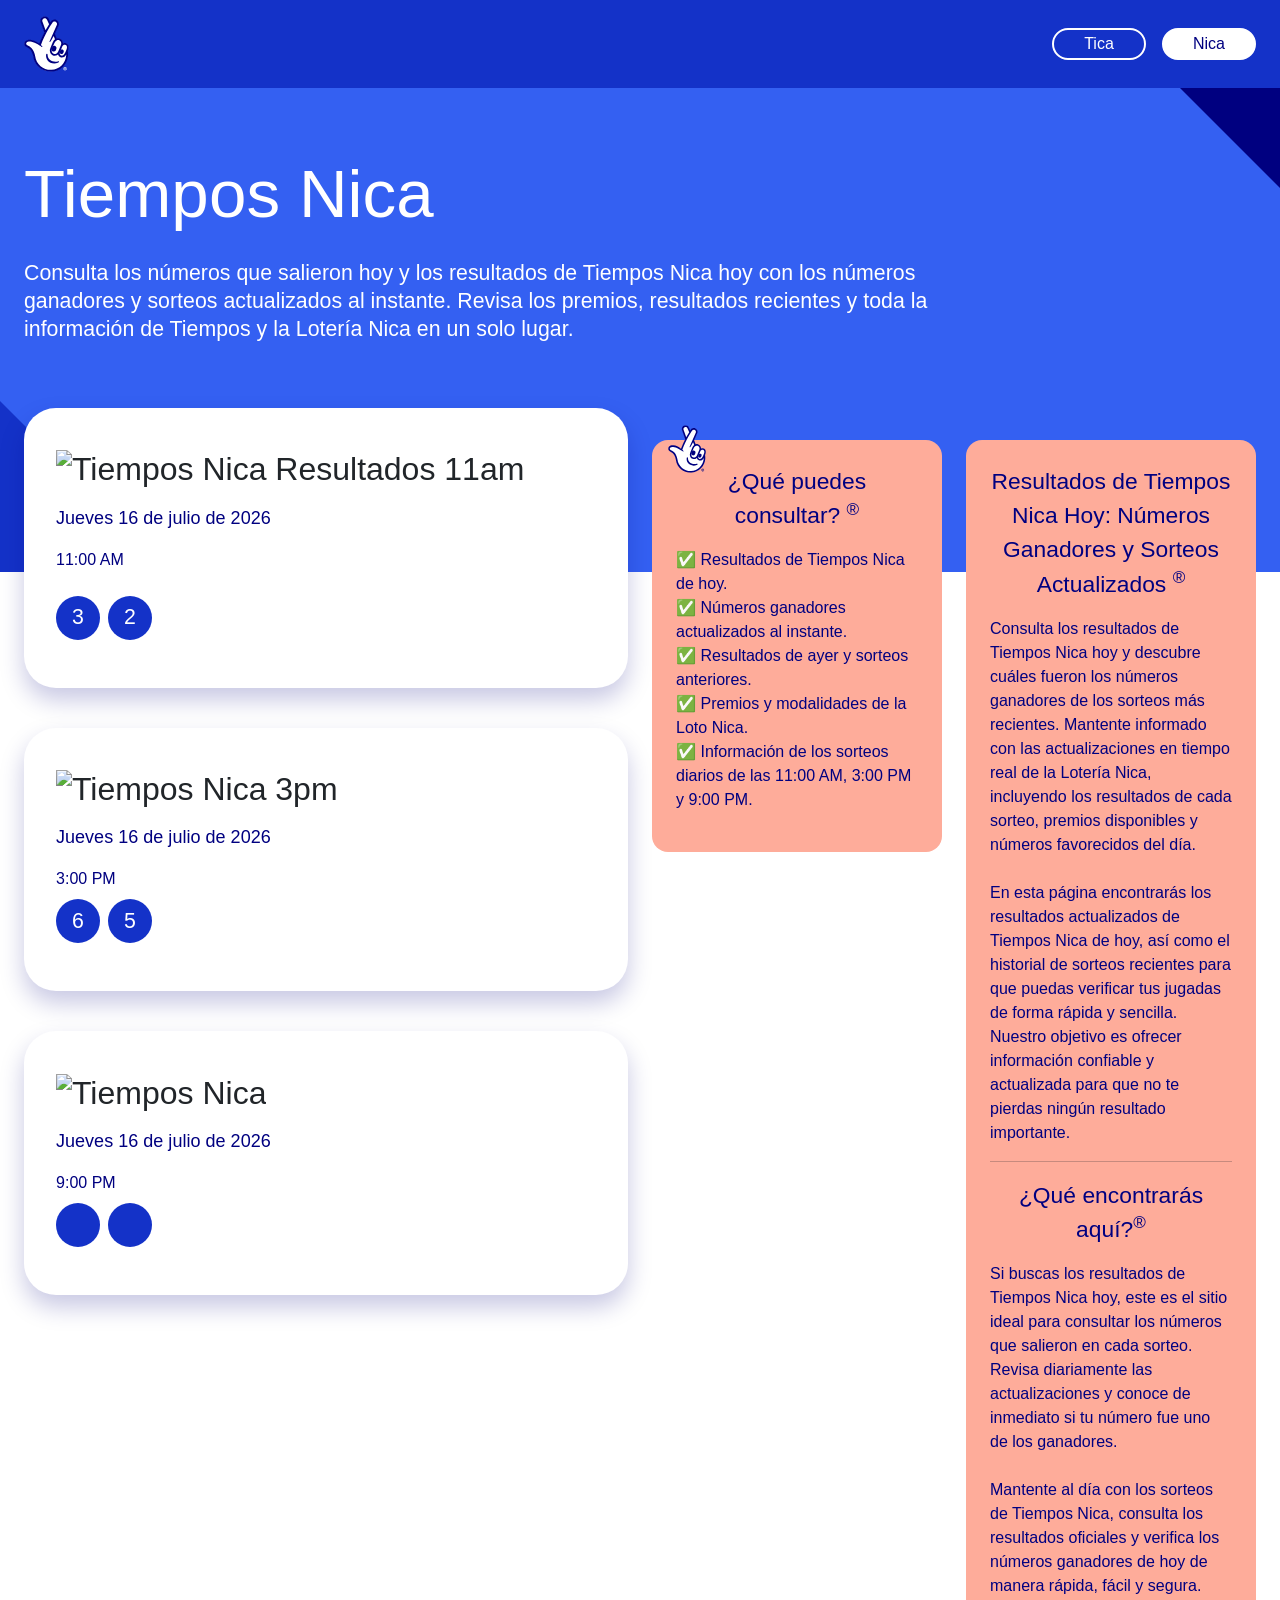
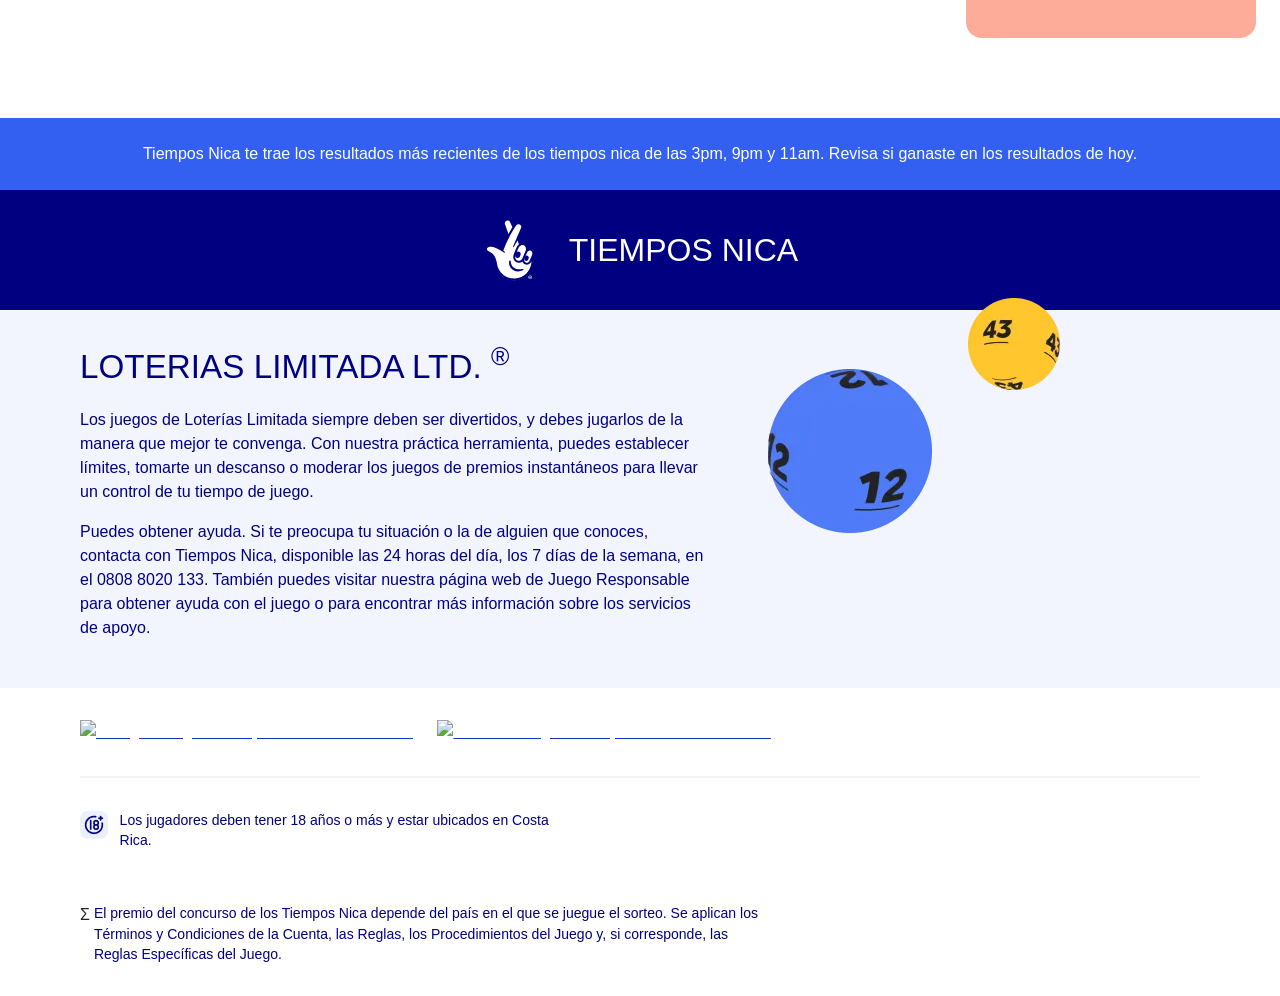
==== index.html @ 4c7aaca3 "s" ====
<!DOCTYPE html>

<html lang="es" data-scroll-behavior="smooth">
<head>
    <meta http-equiv="Content-Type" content="text/html; charset=UTF-8">
    <meta name="viewport" content="width=device-width, initial-scale=1">
    <link rel="stylesheet" href="./index_files/b91331ca4cf0645f.css" data-precedence="next">
    <link rel="stylesheet" href="./index_files/c80facf94a48b3ea.css?v2" data-precedence="next">
    <link rel="stylesheet" href="./index_files/f60a9f357fb2c5e1.css" data-precedence="next">
    <link rel="stylesheet" href="./index_files/9b5e4468d14d5521.css" data-precedence="next">
    <link rel="stylesheet" href="./index_files/c8c518d7dde4d8b0.css" data-precedence="next">
    <link rel="stylesheet" href="./index_files/937b028fa9c31953.css" data-precedence="next">
    <link rel="stylesheet" href="./index_files/4272a26896e63f54.css" data-precedence="next">
    <link rel="stylesheet" href="./index_files/40948e097351387e.css" data-precedence="next">
    <link rel="stylesheet" href="./index_files/02d231646bdfc0f1.css" data-precedence="next">
    <link rel="stylesheet" href="./index_files/193616021d55c26c.css" data-precedence="next">
    <link rel="stylesheet" href="./index_files/88dc583712f9b61b.css" data-precedence="next">
    <link rel="stylesheet" href="./index_files/300d62b565ecec5e.css" data-precedence="next">
    <link rel="stylesheet" href="./index_files/9133da2614f5535d.css" data-precedence="next">
    <link rel="stylesheet" href="./index_files/2f3282a931a7475a.css" data-precedence="next">
    <link rel="stylesheet" href="./index_files/ac7d17619cada562.css" data-precedence="next">
    <link rel="stylesheet" href="./index_files/0a703bcd1835ee09.css" data-precedence="next">
    <link rel="stylesheet" href="./index_files/8fef4df285d42740.css" data-precedence="next">
    <link rel="stylesheet" href="./index_files/850e0b289248e251.css" data-precedence="next">
    <link rel="stylesheet" href="./index_files/7321ca922b3848a6.css" data-precedence="next">
    <link rel="stylesheet" href="./index_files/1e515f8f910b0771.css" data-precedence="next">
    <link rel="stylesheet" href="./index_files/5352b1b0f7ed71b0.css" data-precedence="next">
    <link rel="stylesheet" href="./index_files/c5ed8605e4076c84.css" data-precedence="next">
    <link rel="stylesheet" href="./index_files/15226945d158ae3d.css" data-precedence="next">
    <link rel="stylesheet" href="./index_files/77a03cfeb81c19ca.css" data-precedence="next">
    <link rel="stylesheet" href="./index_files/85710d4b457e69ac.css" data-precedence="next">
    <link rel="stylesheet" href="./index_files/637674d7630ab013.css" data-precedence="next">
    <link rel="stylesheet" href="./index_files/31511e2725c6962b.css" data-precedence="next">
    <link rel="stylesheet" href="./index_files/b39f042e0f884bc2.css" data-precedence="next">
    <link rel="stylesheet" href="./index_files/ea9350707ae0efef.css" data-precedence="next">
    <link rel="stylesheet" href="./index_files/63602160ccd2aa16.css" data-precedence="next">
    <link rel="stylesheet" href="./index_files/333f17402184adb2.css" data-precedence="next">
    <link rel="stylesheet" href="./index_files/55c89e424d4853f4.css" data-precedence="next">
    <link rel="stylesheet" href="./index_files/3484f2c9f45122ac.css" data-precedence="next">
    <link rel="stylesheet" href="./index_files/086278ffa2a8816a.css" data-precedence="next">
    <link rel="stylesheet" href="./index_files/0440f9f824f67350.css" data-precedence="next">
    <link rel="stylesheet" href="./index_files/4575ee858dab343c.css" data-precedence="next">

    <link rel="icon" href="https://www.tiemponica.com/index_files/img/logo-icon.svg" type="image/png"/>

    <link rel="preload" as="script" fetchpriority="low" href="./index_files/webpack-ab505ee9754d03d5.js.descarga">


    <script type="text/javascript" src="./index_files/scenario" async=""></script>
    <script type="text/javascript" src="./index_files/scenario(1)" async=""></script>
    <script type="text/javascript" src="./index_files/scenario(2)" async=""></script>
    <script type="text/javascript" async="" src="./index_files/identify_b8133453.js.descarga"></script>
    <script type="text/javascript" async="" src="./index_files/main.MTIwMGUyODI1MQ.js.descarga" data-id="CL955OBC77U8QAN7R7GG"></script>
    <script async="true" src="./index_files/34e1b2c9-f28b-4674-ab25-38c808daad41.js.descarga" crossorigin="anonymous"></script>
    <script type="text/javascript" src="./index_files/intercept-survey.js.descarga" async=""></script>
    <script src="./index_files/rules-p-1br0zzn8p-Nfg.js.descarga" async=""></script>
    <script type="text/javascript" async="" src="./index_files/up_loader.3.0.0.js.descarga"></script>
    <script type="text/javascript" async="" src="./index_files/uwt.js.descarga"></script>
    <script type="text/javascript" async="" src="./index_files/scevent.min.js.descarga"></script>
    <script src="./index_files/1011893066778818" async=""></script>
    <script type="text/javascript" async="" src="./index_files/fbevents.js.descarga"></script>
    <script type="text/javascript" async="" src="./index_files/sdk.js.descarga"></script>
    <script type="text/javascript" async="" src="./index_files/quant.js.descarga"></script>
    <script type="text/javascript" async="" src="./index_files/piano-analytics.js.descarga"></script>
    <script type="text/javascript" async="" src="./index_files/quantum-nationallottery.js.descarga"></script>
    <script type="text/javascript" async="" src="./index_files/js"></script>
    <script type="text/javascript" async="" src="./index_files/js(1)"></script>
    <script async="" src="./index_files/otherlevels.js.descarga"></script>
    <script src="./index_files/4bd1b696-e356ca5ba0218e27.js.descarga" async=""></script>
    <script src="./index_files/3794-331cc44a47f3f7ef.js.descarga" async=""></script>
    <script src="./index_files/main-app-6ef044264684ce68.js.descarga" async=""></script>



    <link rel="preload" href="https://static.cdn-national-lottery.co.uk/e51ebb4b59f554b7054b7a2738511f4d2f952d36/_next/static/css/697a02ac3c9dd331.css" as="style">
    <link rel="preload" href="./index_files/otSDKStub.js.descarga" as="script" crossorigin="">
    <link rel="preload" href="./index_files/challenge.js.descarga" as="script">
    <link rel="preload" href="./index_files/clientId" as="script">
    <link rel="preload" href="./index_files/gtm.js.descarga" as="script">
    <link rel="preload" href="./index_files/uaguardian.js.descarga" as="script">
    <link rel="preload" href="./index_files/hpp-embedded-integration-library.js.descarga" as="script" crossorigin="">

    <link rel="stylesheet" href="./index_files/custom.css" data-precedence="next">

    <meta name="theme-color" content="#1432c8">

    <title>Tiempos Nica : Resultados y Premios</title>
    <meta name="description" content="Consulta los resultados de Tiempos Nica hoy con los números ganadores y sorteos actualizados al instante. Revisa los premios, resultados recientes y toda la información de Tiempos Nica en un solo lugar.">
    <link rel="manifest" href="https://www.tiemponica.com/manifest.json">
    <meta name="robots" content="index,follow">
    <link rel="canonical" href="https://www.tiemponica.com/">
    <meta property="og:title" content="Tiempos Nica : Resultados y Premios">
    <meta property="og:description" content="Consulta los resultados de Tiempos Nica hoy con los números ganadores y sorteos actualizados al instante. Revisa los premios, resultados recientes y toda la información de Tiempos Nica en un solo lugar.">
    <meta property="og:locale" content="es_CR">
    <meta name="twitter:card" content="summary">
    <meta name="twitter:title" content="Tiempos Nica : Resultados y Premios">
    <meta name="twitter:description" content="Consulta los resultados de Tiempos Nica hoy con los números ganadores y sorteos actualizados al instante. Revisa los premios, resultados recientes y toda la información de Tiempos Nica en un solo lugar.">


    <script src="./index_files/polyfills-42372ed130431b0a.js.descarga" nomodule=""></script>

    <link rel="preload"
          href="https://shivajulion.github.io/results/index_files/fonts/3e45819d979c32e2.p.ttf"
          as="font" crossorigin="" type="font/ttf">
    <link rel="preload"
          href="https://shivajulion.github.io/results/index_files/fonts/75b39a2cfac54b8c.p.ttf"
          as="font" crossorigin="" type="font/ttf">
    <link rel="preload"
          href="https://shivajulion.github.io/results/index_files/fonts/7fc34ab5d68687b6.p.ttf"
          as="font" crossorigin="" type="font/ttf">

    <script type="text/javascript" async="" src="./index_files/f.txt"></script>
    <style data-emotion="css" data-s=""></style>
    <link rel="preload" as="style" href="./index_files/4575ee858dab343c.css">


</head>
<body bis_register="[base64]">
<div hidden="" bis_skin_checked="1"><!--$--><!--/$--></div>
<div class="__variable_eb94e8 __variable_ca5fa2 __variable_a5a62e" bis_skin_checked="1">
    <div class="Toast_container__GOQYu" bis_skin_checked="1"></div>
    <div class="Layout_pageWrapper__bsqYB" bis_skin_checked="1"><span id="sr-only-node" class="app_sr-only__I08Tz"
                                                                      aria-live="assertive"></span><a
            aria-hidden="false" href="https://tiemponica.com/"
            class="SkipToContentLink_skipToContentLink__Z_0Be Layout_skipLink__rodem">Ir al sitio</a><a
            aria-hidden="false" href="https://tiemponica.com"
            class="SkipToContentLink_skipToContentLink__Z_0Be Layout_skipLink__rodem">Ver al sitio</a>
        <div class="Layout_stickyContainer__2Zqwf" bis_skin_checked="1"><span class="Layout_sessionTimer__Fb3A5"></span>
        </div>
        <header class="Layout_headerArea__RXfQC">
            <div class="Layout_header__J3qd0" bis_skin_checked="1">
                <div class="Header_header__yd2Kk" data-testid="header" id="header" bis_skin_checked="1"><a
                        title="Tiempos Nica" data-testid="logo-allwyn"
                        href="https://www.tiemponica.com">
                    <svg class="LogoLink_logo__fTQbo" width="45" height="56" viewBox="0 0 45 56" fill="none"
                         xmlns="http://www.w3.org/2000/svg">
                        <g clip-path="url(#clip0_30934_6757)">
                            <path d="M26.6538 55.2529C22.6086 55.2529 18.6883 53.8286 15.6152 51.2424C12.3592 48.5027 10.275 44.6948 9.74634 40.5201C9.72151 40.3058 9.08427 35.1289 5.59369 32.3046C4.92544 31.7638 4.23203 31.4274 3.56145 31.1021C2.47388 30.5745 1.44748 30.0765 0.908436 28.8451L0.883124 28.7781C0.417531 27.3117 0.904981 26.3175 1.39677 25.7413C2.61821 24.3096 4.74246 24.1551 5.59916 24.1551C5.86169 24.1551 6.1247 24.1681 6.38088 24.1937C9.09094 24.4646 12.171 25.8098 15.0536 27.9813L15.5515 28.3564L15.7727 27.7774C17.1229 24.2435 18.7966 20.5534 20.7475 16.8098L20.8401 16.632L17.0185 6.01452C16.299 4.00533 17.312 1.83481 19.3247 1.07377C19.7866 0.899081 20.2666 0.810547 20.7514 0.810547C22.3345 0.810547 23.7543 1.75478 24.3685 3.21607L26.2625 7.32799L26.7209 6.58713C26.7248 6.58069 27.1187 5.94498 27.4447 5.49936C28.1098 4.59018 29.3313 4.00271 30.5567 4.00271C31.1548 4.00271 31.7371 4.13813 32.2875 4.40516C34.1929 5.32961 35.0127 7.55727 34.1539 9.47673L34.1311 9.53109C32.8722 12.4194 31.6322 15.0928 30.4484 17.4704L30.3583 17.6513L32.4447 23.0307L32.8526 22.9194C33.2437 22.8128 33.6426 22.7587 34.0386 22.7587C34.6093 22.7587 35.1681 22.8697 35.6997 23.0885L35.7864 23.1243C36.9587 23.6072 37.8504 24.5543 38.2974 25.7914C38.4813 26.3004 38.5801 26.8484 38.5911 27.4204L38.6042 28.1118L39.2447 27.8342C39.7305 27.6237 40.2349 27.517 40.744 27.517C41.2024 27.517 41.6482 27.6049 42.0692 27.7783L42.211 27.8369C44.0984 28.6141 44.8034 30.8818 43.9261 33.3517C43.7506 33.8457 43.5761 34.3156 43.4076 34.7484L43.3621 34.8654L43.3827 34.9891C43.6127 36.3721 43.7205 37.986 43.6641 39.2009C43.2642 47.7963 36.1429 54.8392 27.4517 55.2347C27.1871 55.2468 26.9187 55.2529 26.6538 55.2529Z"
                                  fill="white"></path>
                            <path d="M34.3041 45.2856C34.1464 45.326 33.9885 45.3631 33.8303 45.397C30.9339 46.017 28.0641 45.4963 26.1541 44.0045C24.5154 42.7247 23.6229 40.798 23.5732 38.4402L23.5728 38.4091C23.5664 38.0442 23.295 37.7566 22.9271 37.7253C22.562 37.6947 22.254 37.9284 22.1868 38.278L22.1793 38.3159C21.7814 40.371 22.267 42.568 23.4758 44.1892C25.0067 46.2943 27.5684 47.4561 30.2655 47.4561C31.4765 47.4561 32.7149 47.2218 33.8991 46.7334C34.1178 46.6432 34.3985 46.4987 34.7335 46.3038C34.978 46.1618 35.0768 45.8711 34.9685 45.6126C34.8597 45.3523 34.58 45.2152 34.3041 45.2856Z"
                                  fill="#000080"></path>
                            <path d="M39.2612 33.9425C39.0916 33.7753 38.8864 33.6384 38.6512 33.545C38.1723 33.3546 37.6575 33.3791 37.2176 33.5718C37.1271 33.6115 37.0405 33.6597 36.9572 33.7132C36.6505 33.9104 36.3992 34.1974 36.2532 34.5567L35.8235 35.6141C35.6726 35.9852 35.6557 36.378 35.7489 36.74C35.779 36.8569 35.8202 36.9707 35.8726 37.0793C36.0649 37.4779 36.4021 37.8092 36.8465 37.9858C37.3169 38.1728 37.8219 38.1525 38.2566 37.9691C38.6912 37.7857 39.0555 37.4392 39.2446 36.974L39.6743 35.9167C39.9579 35.2188 39.7698 34.444 39.2612 33.9425Z"
                                  fill="#000080"></path>
                            <path d="M31.8582 30.3982C31.649 30.1919 31.3958 30.023 31.1055 29.9076C30.5144 29.6726 29.879 29.7029 29.3361 29.9408C29.2407 29.9826 29.1494 30.0329 29.0604 30.0872C28.6612 30.3309 28.3331 30.6954 28.1457 31.1564L27.6154 32.4614C27.3792 33.0426 27.4104 33.6661 27.6471 34.2011C27.6572 34.2238 27.6653 34.2474 27.6761 34.2698C27.9134 34.7617 28.3296 35.1706 28.8781 35.3886C29.4586 35.6194 30.0819 35.5943 30.6183 35.3679C31.1548 35.1416 31.6045 34.714 31.8378 34.1398L32.3681 32.8348C32.7182 31.9735 32.486 31.0172 31.8582 30.3982Z"
                                  fill="#000080"></path>
                            <path d="M42.3907 27.4116L42.2483 27.3529C41.2004 26.9212 40.061 26.977 39.0573 27.4121C39.0457 26.8073 38.943 26.2081 38.7365 25.6366C38.2447 24.2755 37.2607 23.2323 35.9658 22.6989L35.8788 22.6631C34.8684 22.247 33.7766 22.1892 32.7285 22.4751L30.8667 17.6747C31.9675 15.4639 33.1996 12.8341 34.5622 9.70759L34.5804 9.66387C35.543 7.51243 34.6364 5.03141 32.4928 3.99135C30.347 2.95024 28.0646 3.86512 27.0666 5.22939C26.7258 5.69525 26.3228 6.34673 26.3228 6.34673L24.7991 3.03944C23.8775 0.84685 21.4047 -0.206303 19.158 0.643187C16.9067 1.49443 15.7738 3.92144 16.5788 6.16968L20.3326 16.5989C18.646 19.8354 16.8697 23.6009 15.3361 27.6148C12.5422 25.51 9.37674 24.0299 6.42761 23.7351C4.60373 23.5527 2.31089 23.9546 1.04009 25.4441C0.471492 26.1104 -0.0940453 27.2558 0.4417 28.9288L0.475269 29.0178C1.08147 30.4136 2.23759 30.9743 3.35542 31.5166C4.00251 31.8305 4.67137 32.1549 5.29813 32.6621C8.65893 35.3815 9.27576 40.5128 9.28333 40.5779C9.8264 44.8672 11.9677 48.7796 15.3127 51.5942C18.4891 54.2673 22.4884 55.7147 26.6536 55.7147C26.9259 55.7147 27.1995 55.7085 27.473 55.696C36.4026 55.2897 43.719 48.0537 44.1299 39.2224C44.1892 37.9473 44.0701 36.2815 43.8428 34.9146C44.011 34.4826 44.1846 34.0157 44.366 33.5051C45.3295 30.793 44.5169 28.2872 42.3907 27.4116ZM32.6518 24.3816C33.4779 23.9941 34.3794 23.9649 35.1898 24.2988L35.2768 24.3346C36.1001 24.6736 36.7297 25.3478 37.0496 26.2328C37.3801 27.1479 37.3423 28.174 36.9429 29.1222L34.229 35.5673C33.8299 36.5154 33.1202 37.2647 32.2305 37.6771C31.3699 38.0759 30.4426 38.1091 29.6196 37.77C28.2642 37.2118 27.4944 35.7547 27.6453 34.2005C27.6695 33.9514 27.715 33.7 27.788 33.4491C28.1013 32.3729 28.5167 31.3487 29.0586 30.0867C29.1867 29.7885 29.3196 29.4812 29.4624 29.1521C29.7539 28.4805 30.0769 27.736 30.4358 26.8842C30.938 25.6913 31.7042 24.8259 32.6518 24.3816ZM18.404 5.52876C17.9531 4.2696 18.5882 2.90944 19.8497 2.43243C21.1115 1.95554 22.5022 2.54958 23.015 3.78512L25.0862 8.28214C24.1645 9.75396 22.9238 11.8157 21.5613 14.3005L18.404 5.52876ZM42.195 39.1345C41.8298 46.9871 35.324 53.4213 27.3841 53.7826C23.415 53.9631 19.5771 52.6677 16.5676 50.1354C13.5924 47.6318 11.688 44.1529 11.2069 40.3547C11.1802 40.1132 10.5066 34.4015 6.52471 31.1796C5.72488 30.5325 4.91914 30.1416 4.20845 29.7969C3.18802 29.3019 2.55475 28.9438 2.27353 28.3038C2.09892 27.9063 2.08723 27.1894 2.52012 26.6796C3.25228 25.8173 4.8643 25.5379 6.23534 25.6249C9.75927 25.8487 14.8531 29.002 17.7103 30.9263C18.161 31.2298 18.6655 30.6378 18.2934 30.2436C17.8587 29.7832 17.397 29.3367 16.9153 28.907C21.4252 16.8522 27.9973 7.32613 28.3668 6.72514C29.064 5.59132 30.4271 5.12284 31.6397 5.71104C32.846 6.2963 33.3536 7.69576 32.8031 8.90488L25.5268 25.4637C25.319 25.9365 25.987 26.2934 26.2723 25.8619C27.1482 24.5375 28.2887 22.6433 29.6874 19.9822L30.9813 23.3185C30.0504 23.9962 29.2989 24.975 28.7817 26.203C28.4259 27.0482 28.1053 27.7869 27.8162 28.4533C27.0431 30.2348 26.4846 31.5219 26.0664 32.959C25.286 35.6401 26.5173 38.4116 28.9307 39.4057C29.5307 39.6528 30.1622 39.7759 30.7989 39.7759C31.5363 39.7759 32.2808 39.6106 32.9908 39.2815C33.3841 39.0992 33.7489 38.868 34.0876 38.6031C34.111 38.6815 34.1318 38.7605 34.1597 38.8377C34.5586 39.941 35.3572 40.7871 36.4093 41.2203C36.8928 41.4195 37.4011 41.5146 37.9083 41.5146C39.4063 41.5145 40.8981 40.6857 41.7398 39.2641C41.9045 38.9857 42.0644 38.708 42.2216 38.4232C42.2161 38.6436 42.2071 38.8755 42.195 39.1345ZM42.6756 32.9178C41.7414 35.5482 41.0582 36.9084 40.1936 38.3689C39.5179 39.5105 38.1868 40.0333 37.098 39.5846L37.0978 39.5846C36.5178 39.3457 36.0736 38.8686 35.8469 38.2414C35.675 37.7662 35.6441 37.2485 35.7479 36.7397C35.7877 36.5449 35.8454 36.3513 35.9251 36.162L36.9563 33.7129L38.2771 30.5762C38.7317 29.4965 39.7306 28.8256 40.7317 28.8256C41.0114 28.8256 41.2911 28.8779 41.5592 28.9883L41.7015 29.0471C42.908 29.544 43.3087 31.1357 42.6756 32.9178Z"
                                  fill="#000080"></path>
                            <path d="M41.0859 51.5447C41.2636 51.5447 41.4304 51.5731 41.5816 51.6291C41.7242 51.6818 41.8493 51.7578 41.9534 51.855C42.1699 52.057 42.2844 52.3398 42.2844 52.6729C42.2844 53.0059 42.1699 53.2887 41.9534 53.4907C41.8493 53.5878 41.7242 53.6639 41.5816 53.7166C41.4304 53.7726 41.2636 53.801 41.0859 53.801C40.9081 53.801 40.7413 53.7726 40.5901 53.7166C40.4475 53.6639 40.3224 53.5879 40.2183 53.4907C40.0018 53.2888 39.8874 53.0059 39.8874 52.6728C39.8874 52.3398 40.0018 52.057 40.2183 51.855C40.3224 51.7578 40.4475 51.6818 40.5901 51.6291C40.7413 51.5731 40.9081 51.5447 41.0859 51.5447ZM41.0859 51.1152C40.1547 51.1152 39.4531 51.7355 39.4531 52.6728C39.4531 53.6102 40.1547 54.2305 41.0859 54.2305C42.0171 54.2305 42.7186 53.6102 42.7186 52.6729C42.7186 51.7355 42.017 51.1152 41.0859 51.1152Z"
                                  fill="white"></path>
                            <path d="M41.3285 53.4415L41.137 52.8884L40.8888 52.8884V53.4415H40.4492V51.9004H41.2131C41.5309 51.9004 41.7442 52.0984 41.7442 52.3955C41.7442 52.559 41.6702 52.6925 41.5461 52.7807L41.7899 53.4415H41.3285ZM40.8888 52.2555V52.5677H41.1195C41.2262 52.5677 41.2871 52.5117 41.2871 52.4105C41.2871 52.318 41.2262 52.2555 41.1195 52.2555H40.8888Z"
                                  fill="white"></path>
                        </g>
                        <defs>
                            <clippath id="clip0_30934_6757">
                                <rect width="44.7637" height="55.5022" fill="white"
                                      transform="translate(0.0859375 0.25)"></rect>
                            </clippath>
                        </defs>
                    </svg>
                </a>



                    <div class="Header_ctas__fNny_" bis_skin_checked="1">
                        <a href="https://www.tiemposjps.com/"><button type="button" data-testid="button-join"
                                                                      class="outline-invert Header_registerSignInCTAs__VVSic btn btn-outline-invert btn-sm">
                            <div class="Header_ctaTapArea__evpie" bis_skin_checked="1"></div>
                            Tica
                        </button></a>
                        <a href="https://www.tiemponica.com/"> <button type="button" data-testid="button-sign-in"
                                                                       class="fill-invert Header_registerSignInCTAs__VVSic btn btn-fill-invert btn-sm">
                            <div class="Header_ctaTapArea__evpie" bis_skin_checked="1"></div>
                            Nica
                        </button></a>
                    </div>
                    <div data-focus-guard="true" tabindex="-1"
                         style="width:1px;height:0px;padding:0;overflow:hidden;position:fixed;top:1px;left:1px"
                         bis_skin_checked="1"></div>

                    <div data-focus-guard="true" tabindex="-1"
                         style="width:1px;height:0px;padding:0;overflow:hidden;position:fixed;top:1px;left:1px"
                         bis_skin_checked="1"></div>
                </div>
            </div>
        </header>
        <main id="main" tabindex="-1" class="Layout_contentArea__3TSBK">
            <div id="toasts-container" class="Layout_toastsContainer__lWhdw" style="top:0" bis_skin_checked="1"></div>

            <div class="DBGLayout_layout__Vf28t" bis_skin_checked="1">

                <div class="DBGLayout_content__PNhf_" bis_skin_checked="1">
                    <div bis_skin_checked="1">
                        <div bis_skin_checked="1">
                            <div class="GenericHeaderBlock_headerBlockContainer__39i3c" bis_skin_checked="1">
                                <div class="GenericHeaderBlock_background__4Uucr" bis_skin_checked="1"
                                     style="width: 1351px;">
                                    <div class="GenericHeaderBlock_default-top-shape__Qb1Ui" bis_skin_checked="1"></div>
                                    <div bis_skin_checked="1"></div>
                                    <div class="GenericHeaderBlock_default-bottom-shape___VGfr GenericHeaderBlock_default-bottom-shape___VGfr"
                                         bis_skin_checked="1"></div>
                                </div>
                                <div class="GenericHeaderBlock_content__tPH3p" bis_skin_checked="1">
                                    <div class="GenericHeaderBlock_details__CdIqq" bis_skin_checked="1">
                                        <div class="GenericHeaderBlock_textContent__l9ybM" bis_skin_checked="1">
                                            <h1 class="GenericHeaderBlock_title__a2IX9">Tiempos Nica</h1>
                                            <div class="GenericHeaderBlock_description__VbpfK" bis_skin_checked="1">Consulta los números que salieron hoy y los resultados de Tiempos Nica hoy con los números ganadores y sorteos actualizados al instante. Revisa los premios, resultados recientes y toda la información de Tiempos y la Lotería Nica en un solo lugar.
                                            </div>
                                        </div>
                                    </div>
                                </div>
                            </div>
                        </div>
                        <div class="Results_allDrawResultsLayout__7tuQl" bis_skin_checked="1">
                            <div class="TwoColumnLayout_twoColContainer__5m1Pb" bis_skin_checked="1">
                                <div id="page-content-main" class="TwoColumnLayout_mainArea__wpClq"
                                     bis_skin_checked="1">
                                    <div class="Results_allDrawResultsMainArea__YtoxP" bis_skin_checked="1">
                                        <div bis_skin_checked="1">
                                            <section aria-label="Lotto Results">
                                                <div class="DBGResultsCard_container__AToXy" bis_skin_checked="1">
                                                    <div class="DBGResultsCard_resultsContainer__dC6Ou"
                                                         bis_skin_checked="1">
                                                        <div class="DBGResultsCard_detailsContainer__1TKnI"
                                                             bis_skin_checked="1"><h2><span class="app_sr-only__I08Tz">Tiempos Nica Resultados 11am</span><span
                                                                aria-hidden="true"><img alt="Tiempos Nica Resultados 11am"
                                                                                        class="css-1jsohtw app_opacity-0__OKyD0 app_imageAnimation__dkKGq"
                                                                                        src="https://shivajulion.github.io/results/index_files/img/logo-results.png" width="200px"></span>
                                                        </h2>
                                                            <h3 class="DBGResultsCard_drawDate__Deqaw"
                                                                data-testid="game-6-drawn-date">Jueves 16 de julio de 2026</h3>
                                                            <span id="game-6-drawn-numbers-label"
                                                                  class="DBGResultsCard_primaryNumbersTitle__s_BWk">11:00 AM</span>


                                                            <div class="DBGResultsCard_drawNumbers__cplk7"
                                                                 bis_skin_checked="1">
                                                                <div bis_skin_checked="1">
                                                                    <div class="app_sr-only__I08Tz"
                                                                         bis_skin_checked="1">resultados de tiempos nica
                                                                    </div>
                                                                    <ol class="DBGResultsCard_primaryNumbers__tsDrV"
                                                                        aria-labelledby="game-6-drawn-numbers"
                                                                        data-testid="game-6-drawn-numbers">
                                                                        <li data-testid="draw-number-14-number-14"
                                                                            class="DrawNumber_drawnNumber__c_s6x DrawNumber_l__ZA5CF css-12ntveb">
                                                                            <div aria-hidden="false"
                                                                                 class="DrawNumber_number__HSDiG"
                                                                                 bis_skin_checked="1">3
                                                                            </div>
                                                                        </li>
                                                                        <li data-testid="draw-number-20-number-20"
                                                                            class="DrawNumber_drawnNumber__c_s6x DrawNumber_l__ZA5CF css-12ntveb">
                                                                            <div aria-hidden="false"
                                                                                 class="DrawNumber_number__HSDiG"
                                                                                 bis_skin_checked="1">2
                                                                            </div>
                                                                        </li>

                                                                    </ol>
                                                                </div>
                                                            </div>

                                                        </div>




                                                    </div>





                                                </div>
                                            </section>
                                        </div>
                                        <div bis_skin_checked="1">
                                            <section aria-label="EuroMillions Results">
                                                <div class="DBGResultsCard_container__AToXy" bis_skin_checked="1">
                                                    <div class="DBGResultsCard_resultsContainer__dC6Ou"
                                                         bis_skin_checked="1">
                                                        <div class="DBGResultsCard_detailsContainer__1TKnI"
                                                             bis_skin_checked="1"><h2><span class="app_sr-only__I08Tz">Tiempos Nica Resultados 3pm</span><span
                                                                aria-hidden="true"><img alt="Tiempos Nica 3pm"
                                                                                        class="css-1jsohtw app_opacity-0__OKyD0 app_imageAnimation__dkKGq"
                                                                                        src="https://shivajulion.github.io/results/index_files/img/logo-results.png" width="200px"></span>
                                                        </h2>
                                                            <h3 class="DBGResultsCard_drawDate__Deqaw"
                                                                data-testid="game-33-drawn-date">Jueves 16 de julio de 2026</h3>
                                                            <div class="DBGResultsCard_drawNumbers__cplk7"
                                                                 bis_skin_checked="1">
                                                                <div bis_skin_checked="1"><span
                                                                        id="game-33-drawn-numbers-label"
                                                                        class="DBGResultsCard_primaryNumbersTitle__s_BWk">3:00 PM</span>
                                                                    <ol class="DBGResultsCard_primaryNumbers__tsDrV"
                                                                        aria-labelledby="game-33-drawn-numbers"
                                                                        data-testid="game-33-drawn-numbers">
                                                                        <li data-testid="draw-number-2-number-2"
                                                                            class="DrawNumber_drawnNumber__c_s6x DrawNumber_l__ZA5CF css-1y2gpa6">
                                                                            <div aria-hidden="false"
                                                                                 class="DrawNumber_number__HSDiG"
                                                                                 bis_skin_checked="1">6
                                                                            </div>
                                                                        </li>
                                                                        <li data-testid="draw-number-12-number-12"
                                                                            class="DrawNumber_drawnNumber__c_s6x DrawNumber_l__ZA5CF css-1y2gpa6">
                                                                            <div aria-hidden="false"
                                                                                 class="DrawNumber_number__HSDiG"
                                                                                 bis_skin_checked="1">5
                                                                            </div>
                                                                        </li>


                                                                    </ol>
                                                                </div>

                                                            </div>


                                                            <!--<div class="app_f-col__Rfsa7 app_gap-l__i7nQW"
                                                                 bis_skin_checked="1">
                                                                <div class="DBGResultsCard_raffleCodeContainer__ORw0N"
                                                                     bis_skin_checked="1">
                                                                    <div class="DBGResultsCard_raffleCode__MKw_R"
                                                                         bis_skin_checked="1">UK Millionaire Maker Code:
                                                                    </div>
                                                                    <div class="RaffleCode_codeContainer___w7eU RaffleCode_s__1TRGP css-1x4t573"
                                                                         data-testid="raffleCode-vbvx02939"
                                                                         bis_skin_checked="1"><span
                                                                            class="RaffleCode_code___56Il"
                                                                            aria-hidden="true">VBVX 02939</span><span
                                                                            class="app_sr-only__I08Tz">V B V X 0 2 9 3 9</span>
                                                                    </div>
                                                                </div>
                                                            </div>-->


                                                        </div>


                                                    </div>

                                                </div>
                                            </section>
                                        </div>
                                        <div bis_skin_checked="1">
                                            <section aria-label="Tiempos Nica Resultados 9pm">
                                                <div class="DBGResultsCard_container__AToXy" bis_skin_checked="1">
                                                    <div class="DBGResultsCard_resultsContainer__dC6Ou"
                                                         bis_skin_checked="1">
                                                        <div class="DBGResultsCard_detailsContainer__1TKnI"
                                                             bis_skin_checked="1"><h2><span class="app_sr-only__I08Tz">Tiempos Nica</span><span
                                                                aria-hidden="true"><img alt="Tiempos Nica"
                                                                                        class="css-1jsohtw app_opacity-0__OKyD0 app_imageAnimation__dkKGq"
                                                                                        src="https://shivajulion.github.io/results/index_files/img/logo-results.png" width="200px"></span>
                                                        </h2>
                                                            <h3 class="DBGResultsCard_drawDate__Deqaw"
                                                                data-testid="game-3-drawn-date">Jueves 16 de julio de 2026</h3>
                                                            <div class="DBGResultsCard_drawNumbers__cplk7"
                                                                 bis_skin_checked="1">
                                                                <div bis_skin_checked="1"><span
                                                                        id="game-3-drawn-numbers-label"
                                                                        class="DBGResultsCard_primaryNumbersTitle__s_BWk">9:00 PM</span>
                                                                    <ol class="DBGResultsCard_primaryNumbers__tsDrV"
                                                                        aria-labelledby="game-3-drawn-numbers"
                                                                        data-testid="game-3-drawn-numbers">
                                                                        <li data-testid="draw-number-16-number-16"
                                                                            class="DrawNumber_drawnNumber__c_s6x DrawNumber_l__ZA5CF css-1ica6ja">
                                                                            <div aria-hidden="false"
                                                                                 class="DrawNumber_number__HSDiG"
                                                                                 bis_skin_checked="1">
                                                                            </div>
                                                                        </li>
                                                                        <li data-testid="draw-number-22-number-22"
                                                                            class="DrawNumber_drawnNumber__c_s6x DrawNumber_l__ZA5CF css-1ica6ja">
                                                                            <div aria-hidden="false"
                                                                                 class="DrawNumber_number__HSDiG"
                                                                                 bis_skin_checked="1">
                                                                            </div>
                                                                        </li>


                                                                    </ol>
                                                                </div>


                                                            </div>

                                                        </div>





                                                    </div>

                                                </div>
                                            </section>
                                        </div>



                                    </div>
                                </div>
                                <aside id="aside-main"
                                       class="Results_allDrawResultsSideArea__0wfyZ app_f-col__Rfsa7 app_gap-l__i7nQW TwoColumnLayout_sideArea__IVAPj">
                                    <div bis_skin_checked="1">


                                        <div data-testid="play-limits-banner2-container"
                                             class="PlayLimitsBanner2_container__YFE_Y app_pt-xl__KKmBy"
                                             bis_skin_checked="1">
                                            <section aria-label="Play Safe" class="Section_page-section__zIfhg PlayLimitsBanner2_playLimitsBannerSection__2_WJU
          " data-testid="play-limits-banner-section">
                                                <div class="Section_section__Ed6RR" bis_skin_checked="1"></div>
                                                <div class="PlayLimitsBanner2_playLimitsBannerContainer__WG19L"
                                                     bis_skin_checked="1">
                                                    <div data-testid="play-limits-banner2-logo-container"
                                                         class="PlayLimitsBanner2_logo__174vv" bis_skin_checked="1">
                                                        <svg width="50" height="63" viewBox="0 0 50 63" fill="none"
                                                             xmlns="http://www.w3.org/2000/svg">
                                                            <g clip-path="url(#clip0_2205_93688)">
                                                                <path d="M29.6595 62.1582C25.1587 62.1582 20.7969 60.5558 17.3776 57.6464C13.755 54.5642 11.436 50.2803 10.8478 45.5838C10.8202 45.3427 10.1112 39.5187 6.22743 36.3413C5.48391 35.7329 4.7124 35.3545 3.96629 34.9885C2.75624 34.395 1.61422 33.8347 1.01447 32.4494L0.986308 32.3741C0.468276 30.7243 1.01063 29.6058 1.55781 28.9576C2.91682 27.347 5.28033 27.1731 6.23351 27.1731C6.52561 27.1731 6.81824 27.1878 7.10328 27.2165C10.1186 27.5213 13.5455 29.0347 16.7528 31.4777L17.3067 31.8996L17.5529 31.2482C19.0551 27.2726 20.9174 23.1213 23.088 18.9097L23.1911 18.7097L18.939 6.76499C18.1385 4.50465 19.2656 2.06282 21.505 1.20664C22.0188 1.01012 22.553 0.910522 23.0924 0.910522C24.8537 0.910522 26.4335 1.97278 27.1168 3.61674L29.2242 8.24264L29.7342 7.40918C29.7385 7.40193 30.1768 6.68676 30.5396 6.18544C31.2795 5.16261 32.6386 4.5017 34.002 4.5017C34.6675 4.5017 35.3154 4.65405 35.9278 4.95447C38.0478 5.99447 38.96 8.50058 38.0044 10.66L37.9791 10.7211C36.5784 13.9705 35.1987 16.978 33.8816 19.6529L33.7813 19.8564L36.1026 25.9082L36.5566 25.783C36.9916 25.6631 37.4355 25.6022 37.8761 25.6022C38.5111 25.6022 39.1329 25.7271 39.7243 25.9732L39.8208 26.0135C41.1251 26.5567 42.1172 27.6222 42.6145 29.014C42.8192 29.5866 42.9291 30.2031 42.9413 30.8466L42.956 31.6245L43.6686 31.3122C44.2091 31.0753 44.7703 30.9552 45.3367 30.9552C45.8467 30.9552 46.3428 31.0541 46.8112 31.2492L46.969 31.3152C49.0689 32.1895 49.8534 34.7407 48.8772 37.5193C48.682 38.075 48.4879 38.6037 48.3004 39.0906L48.2498 39.2222L48.2726 39.3613C48.5285 40.9172 48.6485 42.7328 48.5858 44.0996C48.1408 53.7695 40.2174 61.6928 30.5473 62.1377C30.2529 62.1513 29.9543 62.1582 29.6595 62.1582Z"
                                                                      fill="white"></path>
                                                                <path d="M38.1734 50.9438C37.9979 50.9893 37.8222 51.031 37.6462 51.0691C34.4236 51.7667 31.2306 51.1808 29.1054 49.5025C27.2821 48.0628 26.2891 45.8953 26.2339 43.2427L26.2333 43.2078C26.2262 42.7972 25.9242 42.4737 25.5149 42.4385C25.1088 42.4041 24.766 42.667 24.6913 43.0602L24.6829 43.1029C24.2402 45.4149 24.7805 47.8865 26.1255 49.7103C27.8288 52.0786 30.679 53.3856 33.6799 53.3856C35.0273 53.3856 36.4051 53.122 37.7228 52.5725C37.9661 52.4711 38.2784 52.3085 38.6511 52.0893C38.9231 51.9296 39.0331 51.6025 38.9126 51.3117C38.7916 51.0189 38.4804 50.8646 38.1734 50.9438Z"
                                                                      fill="#000080"></path>
                                                                <path d="M43.6867 38.1832C43.498 37.9952 43.2697 37.8412 43.008 37.7361C42.4752 37.5219 41.9024 37.5495 41.4129 37.7663C41.3122 37.8109 41.2159 37.8652 41.1233 37.9254C40.782 38.1472 40.5023 38.4701 40.3399 38.8743L39.8618 40.0638C39.6939 40.4814 39.6751 40.9233 39.7788 41.3305C39.8123 41.462 39.8582 41.59 39.9165 41.7122C40.1304 42.1606 40.5056 42.5333 41 42.732C41.5234 42.9424 42.0853 42.9195 42.5689 42.7132C43.0525 42.5069 43.4579 42.1171 43.6682 41.5938L44.1463 40.4042C44.4619 39.6191 44.2526 38.7475 43.6867 38.1832Z"
                                                                      fill="#000080"></path>
                                                                <path d="M35.4521 34.1958C35.2192 33.9636 34.9375 33.7737 34.6145 33.6438C33.9569 33.3795 33.2499 33.4136 32.6458 33.6812C32.5397 33.7282 32.4381 33.7848 32.3391 33.8459C31.8949 34.1201 31.5299 34.5301 31.3214 35.0488L30.7313 36.5169C30.4685 37.1708 30.5032 37.8722 30.7666 38.474C30.7778 38.4996 30.7868 38.5261 30.7989 38.5513C31.0629 39.1047 31.526 39.5647 32.1362 39.81C32.7822 40.0696 33.4756 40.0414 34.0725 39.7867C34.6694 39.5321 35.1697 39.0511 35.4293 38.4051L36.0194 36.937C36.4088 35.968 36.1506 34.8922 35.4521 34.1958Z"
                                                                      fill="#000080"></path>
                                                                <path d="M47.1709 30.8364L47.0125 30.7703C45.8466 30.2847 44.5789 30.3475 43.4621 30.8369C43.4492 30.1566 43.335 29.4825 43.1051 28.8395C42.558 27.3083 41.4631 26.1346 40.0224 25.5346L39.9256 25.4943C38.8014 25.0263 37.5866 24.9612 36.4204 25.2828L34.349 19.8824C35.5738 17.3952 36.9446 14.4368 38.4607 10.9194L38.4809 10.8702C39.552 8.44983 38.5432 5.65869 36.1582 4.48863C33.7707 3.31738 31.2313 4.34661 30.1208 5.88142C29.7417 6.40551 29.2932 7.13842 29.2932 7.13842L27.598 3.41773C26.5726 0.951058 23.8213 -0.233738 21.3215 0.721937C18.8167 1.67959 17.5561 4.40997 18.4518 6.93924L22.6285 18.6721C20.7519 22.3132 18.7754 26.5494 17.0691 31.065C13.9605 28.6971 10.4386 27.032 7.15729 26.7003C5.12799 26.4952 2.5769 26.9473 1.16297 28.6229C0.530329 29.3725 -0.0989055 30.6611 0.497181 32.5432L0.534531 32.6433C1.20901 34.2136 2.49535 34.8444 3.73907 35.4545C4.45905 35.8076 5.20324 36.1726 5.90059 36.7432C9.63992 39.8025 10.3262 45.5753 10.3346 45.6485C10.9389 50.474 13.3214 54.8754 17.0431 58.0418C20.5772 61.0491 25.0271 62.6774 29.6613 62.6774C29.9643 62.6774 30.2687 62.6704 30.573 62.6563C40.5084 62.1993 48.6489 54.0588 49.1061 44.1236C49.172 42.689 49.0395 40.815 48.7866 39.2773C48.9737 38.7913 49.1669 38.2661 49.3687 37.6916C50.4407 34.6405 49.5366 31.8215 47.1709 30.8364ZM36.3351 27.4277C37.2542 26.9917 38.2573 26.9588 39.159 27.3345L39.2558 27.3748C40.1718 27.7562 40.8723 28.5146 41.2282 29.5103C41.596 30.5398 41.5539 31.6941 41.1096 32.7608L38.09 40.0116C37.6459 41.0782 36.8562 41.9212 35.8664 42.3851C34.9088 42.8338 33.8771 42.871 32.9615 42.4896C31.4534 41.8616 30.5969 40.2223 30.7647 38.474C30.7916 38.1937 30.8423 37.9108 30.9236 37.6286C31.2721 36.4178 31.7342 35.2656 32.3373 33.8459C32.4797 33.5105 32.6276 33.1647 32.7865 32.7945C33.1109 32.0389 33.4702 31.2014 33.8695 30.2431C34.4282 28.901 35.2808 27.9275 36.3351 27.4277ZM20.4826 6.21821C19.9809 4.80166 20.6875 3.27148 22.0912 2.73483C23.4951 2.19834 25.0424 2.86663 25.613 4.25661L27.9174 9.31575C26.8919 10.9716 25.5115 13.291 23.9955 16.0865L20.4826 6.21821ZM46.9532 44.0247C46.5468 52.8589 39.3083 60.0974 30.4741 60.5038C26.058 60.7068 21.7878 59.2495 18.4394 56.4006C15.1291 53.5841 13.0102 49.6704 12.4749 45.3974C12.4451 45.1257 11.6957 38.7 7.26532 35.0754C6.37541 34.3474 5.47892 33.9077 4.68818 33.5198C3.55283 32.9629 2.84822 32.5602 2.53534 31.8401C2.34105 31.393 2.32805 30.5865 2.8097 30.0129C3.62431 29.0428 5.4179 28.7284 6.94336 28.8264C10.8642 29.0782 16.5318 32.6256 19.7107 34.7904C20.2122 35.1318 20.7736 34.4659 20.3595 34.0224C19.8759 33.5045 19.3622 33.0021 18.8262 32.5188C23.844 18.9571 31.1564 8.24025 31.5675 7.56413C32.3432 6.28859 33.8599 5.76155 35.2091 6.42327C36.5512 7.08169 37.116 8.65608 36.5034 10.0163L28.4076 28.645C28.1765 29.1769 28.9196 29.5784 29.2371 29.093C30.2116 27.603 31.4806 25.4721 33.0368 22.4784L34.4765 26.2317C33.4407 26.994 32.6046 28.0953 32.0292 29.4767C31.6333 30.4276 31.2766 31.2586 30.9549 32.0083C30.0947 34.0125 29.4733 35.4605 29.008 37.0773C28.1397 40.0935 29.5097 43.2114 32.1949 44.3297C32.8625 44.6077 33.5652 44.7462 34.2736 44.7462C35.094 44.7462 35.9224 44.5603 36.7124 44.19C37.1499 43.985 37.5558 43.7249 37.9326 43.4269C37.9587 43.5151 37.9819 43.6039 38.0129 43.6908C38.4567 44.9319 39.3453 45.8838 40.5159 46.3712C41.0538 46.5952 41.6194 46.7022 42.1836 46.7022C43.8504 46.7022 45.5102 45.7697 46.4467 44.1705C46.63 43.8573 46.8078 43.5449 46.9828 43.2245C46.9766 43.4724 46.9666 43.7333 46.9532 44.0247ZM47.4879 37.0308C46.4485 39.9901 45.6883 41.5203 44.7263 43.1634C43.9745 44.4477 42.4935 45.0358 41.2821 44.5311L41.2819 44.531C40.6366 44.2623 40.1423 43.7256 39.8901 43.0199C39.6989 42.4853 39.6645 41.9029 39.78 41.3305C39.8242 41.1114 39.8884 40.8936 39.9771 40.6806L41.1244 37.9254L42.594 34.3965C43.0999 33.1819 44.2113 32.4271 45.325 32.4271C45.6362 32.4271 45.9474 32.486 46.2457 32.6102L46.4041 32.6763C47.7465 33.2353 48.1923 35.026 47.4879 37.0308Z"
                                                                      fill="#000080"></path>
                                                                <path d="M45.719 57.9858C45.9168 57.9858 46.1024 58.0177 46.2706 58.0807C46.4293 58.1401 46.5684 58.2256 46.6843 58.3348C46.9251 58.5621 47.0525 58.8802 47.0525 59.2549C47.0525 59.6297 46.9251 59.9478 46.6843 60.175C46.5684 60.2843 46.4293 60.3698 46.2706 60.4292C46.1024 60.4921 45.9168 60.5241 45.719 60.5241C45.5212 60.5241 45.3356 60.4921 45.1674 60.4292C45.0087 60.3698 44.8695 60.2843 44.7537 60.1751C44.5129 59.9478 44.3855 59.6297 44.3855 59.2549C44.3855 58.8802 44.5129 58.5621 44.7537 58.3348C44.8695 58.2256 45.0087 58.1401 45.1674 58.0807C45.3356 58.0177 45.5212 57.9858 45.719 57.9858ZM45.719 57.5026C44.6829 57.5026 43.9023 58.2004 43.9023 59.2549C43.9023 60.3094 44.6829 61.0073 45.719 61.0073C46.755 61.0073 47.5357 60.3094 47.5357 59.2549C47.5357 58.2005 46.755 57.5026 45.719 57.5026Z"
                                                                      fill="#000080"></path>
                                                                <path d="M45.9861 60.1203L45.773 59.498L45.497 59.498V60.1203H45.0078V58.3865H45.8578C46.2113 58.3865 46.4486 58.6093 46.4486 58.9435C46.4486 59.1275 46.3663 59.2777 46.2282 59.3769L46.4995 60.1203H45.9861ZM45.497 58.7861V59.1372H45.7536C45.8723 59.1372 45.9401 59.0742 45.9401 58.9604C45.9401 58.8563 45.8723 58.7861 45.7536 58.7861H45.497Z"
                                                                      fill="#000080"></path>
                                                            </g>
                                                            <defs>
                                                                <clippath id="clip0_2205_93688">
                                                                    <rect width="49.8055" height="62.44" fill="white"
                                                                          transform="translate(0.0976562 0.280273)"></rect>
                                                                </clippath>
                                                            </defs>
                                                        </svg>
                                                    </div>
                                                    <div class="PlayLimitsBanner2_playLimitsBannerHeading____2lB"
                                                         bis_skin_checked="1"><h2><strong>¿Qué puedes consultar? </strong><sup>®</sup>
                                                    </h2>
                                                    </div>
                                                    <div class="PlayLimitsBanner2_playLimitsBannerDescriptionContainer__GKiTC"
                                                         bis_skin_checked="1"><p
                                                            data-testid="play-limits-banner-description-p"
                                                            class="PlayLimitsBanner2_playLimitsBannerDescription__XKRqm custom-consulta">
                                                        ✅ Resultados de Tiempos Nica de hoy. <br>
                                                        ✅ Números ganadores actualizados al instante.<br>
                                                        ✅ Resultados de ayer y sorteos anteriores.<br>
                                                        ✅ Premios y modalidades de la Loto Nica.<br>
                                                        ✅ Información de los sorteos diarios de las 11:00 AM, 3:00 PM y 9:00 PM.
                                                    </p></div>

                                                </div>
                                            </section>
                                        </div>
                                    </div>
                                </aside>



                                <aside id="aside-main"
                                       class="Results_allDrawResultsSideArea__0wfyZ app_f-col__Rfsa7 app_gap-l__i7nQW TwoColumnLayout_sideArea__IVAPj">
                                    <div bis_skin_checked="1">


                                        <div data-testid="play-limits-banner2-container"
                                             class="PlayLimitsBanner2_container__YFE_Y app_pt-xl__KKmBy"
                                             bis_skin_checked="1">
                                            <section aria-label="Play Safe" class="Section_page-section__zIfhg PlayLimitsBanner2_playLimitsBannerSection__2_WJU
          " data-testid="play-limits-banner-section">
                                                <div class="Section_section__Ed6RR" bis_skin_checked="1"></div>
                                                <div class="PlayLimitsBanner2_playLimitsBannerContainer__WG19L"
                                                     bis_skin_checked="1">

                                                    <div class="PlayLimitsBanner2_playLimitsBannerHeading____2lB"
                                                         bis_skin_checked="1"><h2><strong>Resultados de Tiempos Nica Hoy: Números Ganadores y Sorteos Actualizados </strong><sup>®</sup>
                                                    </h2>
                                                    </div>
                                                    <div class="PlayLimitsBanner2_playLimitsBannerDescriptionContainer__GKiTC"
                                                         bis_skin_checked="1"><p
                                                            data-testid="play-limits-banner-description-p"
                                                            class="PlayLimitsBanner2_playLimitsBannerDescription__XKRqm custom-consulta">
                                                        Consulta los resultados de Tiempos Nica hoy y descubre cuáles fueron los números ganadores de los sorteos más recientes. Mantente informado con las actualizaciones en tiempo real de la Lotería Nica, incluyendo los resultados de cada sorteo, premios disponibles y números favorecidos del día.
                                                        <br><br>
                                                        En esta página encontrarás los resultados actualizados de Tiempos Nica de hoy, así como el historial de sorteos recientes para que puedas verificar tus jugadas de forma rápida y sencilla. Nuestro objetivo es ofrecer información confiable y actualizada para que no te pierdas ningún resultado importante.

                                                        <hr>
                                                    </p></div>




                                                    <div class="PlayLimitsBanner2_playLimitsBannerHeading____2lB"
                                                         bis_skin_checked="1"><h2><strong>¿Qué encontrarás aquí?</strong><sup>®</sup>
                                                    </h2>
                                                    </div>
                                                    <div class="PlayLimitsBanner2_playLimitsBannerDescriptionContainer__GKiTC"
                                                         bis_skin_checked="1"><p
                                                            data-testid="play-limits-banner-description-p"
                                                            class="PlayLimitsBanner2_playLimitsBannerDescription__XKRqm custom-consulta">
                                                        Si buscas los resultados de Tiempos Nica hoy, este es el sitio ideal para consultar los números que salieron en cada sorteo. Revisa diariamente las actualizaciones y conoce de inmediato si tu número fue uno de los ganadores.
                                                        <br><br>
                                                        Mantente al día con los sorteos de Tiempos Nica, consulta los resultados oficiales y verifica los números ganadores de hoy de manera rápida, fácil y segura.


                                                    </p></div>


                                                </div>
                                            </section>
                                        </div>
                                    </div>
                                </aside>
                            </div>
                        </div>
                    </div>
                </div>
            </div><!--$--><!--/$-->

        </main>
        <div class="Layout_footer__OwPbE" bis_skin_checked="1">
            <div bis_skin_checked="1">
                <footer class="Footer_main-footer__MNHyv app_pos-rel__VEhsw" id="footer">
                    <div class="PgForstaSurvey_surveyBlock__yh_Ev" bis_skin_checked="1"><p
                            class="PgForstaSurvey_description___u2KR">Tiempos Nica te trae los resultados más recientes de los tiempos nica de las 3pm, 9pm y 11am. Revisa si ganaste en los resultados de hoy.</p>
                    </div>
                    <div class="Footer_footer-heading__a1Ssr" bis_skin_checked="1">
                        <div class="Footer_title-area__BcFMR app_f-row__QQFEO app_f-all-center__ohWxE app_gap-xl__kv2Fo"
                             bis_skin_checked="1">
                            <svg width="50" height="63" viewBox="0 0 50 63" fill="none"
                                 xmlns="http://www.w3.org/2000/svg">
                                <g clip-path="url(#clip0_2205_93690)">
                                    <path d="M29.6595 62.1582C25.1587 62.1582 20.7969 60.5558 17.3776 57.6464C13.755 54.5642 11.436 50.2803 10.8478 45.5838C10.8202 45.3427 10.1112 39.5187 6.22743 36.3413C5.48391 35.7329 4.7124 35.3545 3.96629 34.9885C2.75624 34.395 1.61422 33.8347 1.01447 32.4494L0.986308 32.3741C0.468276 30.7243 1.01063 29.6058 1.55781 28.9576C2.91682 27.347 5.28033 27.1731 6.23351 27.1731C6.52561 27.1731 6.81824 27.1878 7.10328 27.2165C10.1186 27.5213 13.5455 29.0347 16.7528 31.4777L17.3067 31.8996L17.5529 31.2482C19.0551 27.2726 20.9174 23.1213 23.088 18.9097L23.1911 18.7097L18.939 6.76499C18.1385 4.50465 19.2656 2.06282 21.505 1.20664C22.0188 1.01012 22.553 0.910522 23.0924 0.910522C24.8537 0.910522 26.4335 1.97278 27.1168 3.61674L29.2242 8.24264L29.7342 7.40918C29.7385 7.40193 30.1768 6.68676 30.5396 6.18544C31.2795 5.16261 32.6386 4.5017 34.002 4.5017C34.6675 4.5017 35.3154 4.65405 35.9278 4.95447C38.0478 5.99447 38.96 8.50058 38.0044 10.66L37.9791 10.7211C36.5784 13.9705 35.1987 16.978 33.8816 19.6529L33.7813 19.8564L36.1026 25.9082L36.5566 25.783C36.9916 25.6631 37.4355 25.6022 37.8761 25.6022C38.5111 25.6022 39.1329 25.7271 39.7243 25.9732L39.8208 26.0135C41.1251 26.5567 42.1172 27.6222 42.6145 29.014C42.8192 29.5866 42.9291 30.2031 42.9413 30.8466L42.956 31.6245L43.6686 31.3122C44.2091 31.0753 44.7703 30.9552 45.3367 30.9552C45.8467 30.9552 46.3428 31.0541 46.8112 31.2492L46.969 31.3152C49.0689 32.1895 49.8534 34.7407 48.8772 37.5193C48.682 38.075 48.4879 38.6037 48.3004 39.0906L48.2498 39.2222L48.2726 39.3613C48.5285 40.9172 48.6485 42.7328 48.5858 44.0996C48.1408 53.7695 40.2174 61.6928 30.5473 62.1377C30.2529 62.1513 29.9543 62.1582 29.6595 62.1582Z"
                                          fill="white"></path>
                                    <path d="M38.1734 50.9438C37.9979 50.9893 37.8222 51.031 37.6462 51.0691C34.4236 51.7667 31.2306 51.1808 29.1054 49.5025C27.2821 48.0628 26.2891 45.8953 26.2339 43.2427L26.2333 43.2078C26.2262 42.7972 25.9242 42.4737 25.5149 42.4385C25.1088 42.4041 24.766 42.667 24.6913 43.0602L24.6829 43.1029C24.2402 45.4149 24.7805 47.8865 26.1255 49.7103C27.8288 52.0786 30.679 53.3856 33.6799 53.3856C35.0273 53.3856 36.4051 53.122 37.7228 52.5725C37.9661 52.4711 38.2784 52.3085 38.6511 52.0893C38.9231 51.9296 39.0331 51.6025 38.9126 51.3117C38.7916 51.0189 38.4804 50.8646 38.1734 50.9438Z"
                                          fill="#000080"></path>
                                    <path d="M43.6867 38.1832C43.498 37.9952 43.2697 37.8412 43.008 37.7361C42.4752 37.5219 41.9024 37.5495 41.4129 37.7663C41.3122 37.8109 41.2159 37.8652 41.1233 37.9254C40.782 38.1472 40.5023 38.4701 40.3399 38.8743L39.8618 40.0638C39.6939 40.4814 39.6751 40.9233 39.7788 41.3305C39.8123 41.462 39.8582 41.59 39.9165 41.7122C40.1304 42.1606 40.5056 42.5333 41 42.732C41.5234 42.9424 42.0853 42.9195 42.5689 42.7132C43.0525 42.5069 43.4579 42.1171 43.6682 41.5938L44.1463 40.4042C44.4619 39.6191 44.2526 38.7475 43.6867 38.1832Z"
                                          fill="#000080"></path>
                                    <path d="M35.4521 34.1958C35.2192 33.9636 34.9375 33.7737 34.6145 33.6438C33.9569 33.3795 33.2499 33.4136 32.6458 33.6812C32.5397 33.7282 32.4381 33.7848 32.3391 33.8459C31.8949 34.1201 31.5299 34.5301 31.3214 35.0488L30.7313 36.5169C30.4685 37.1708 30.5032 37.8722 30.7666 38.474C30.7778 38.4996 30.7868 38.5261 30.7989 38.5513C31.0629 39.1047 31.526 39.5647 32.1362 39.81C32.7822 40.0696 33.4756 40.0414 34.0725 39.7867C34.6694 39.5321 35.1697 39.0511 35.4293 38.4051L36.0194 36.937C36.4088 35.968 36.1506 34.8922 35.4521 34.1958Z"
                                          fill="#000080"></path>
                                    <path d="M47.1709 30.8364L47.0125 30.7703C45.8466 30.2847 44.5789 30.3475 43.4621 30.8369C43.4492 30.1566 43.335 29.4825 43.1051 28.8395C42.558 27.3083 41.4631 26.1346 40.0224 25.5346L39.9256 25.4943C38.8014 25.0263 37.5866 24.9612 36.4204 25.2828L34.349 19.8824C35.5738 17.3952 36.9446 14.4368 38.4607 10.9194L38.4809 10.8702C39.552 8.44983 38.5432 5.65869 36.1582 4.48863C33.7707 3.31738 31.2313 4.34661 30.1208 5.88142C29.7417 6.40551 29.2932 7.13842 29.2932 7.13842L27.598 3.41773C26.5726 0.951058 23.8213 -0.233738 21.3215 0.721937C18.8167 1.67959 17.5561 4.40997 18.4518 6.93924L22.6285 18.6721C20.7519 22.3132 18.7754 26.5494 17.0691 31.065C13.9605 28.6971 10.4386 27.032 7.15729 26.7003C5.12799 26.4952 2.5769 26.9473 1.16297 28.6229C0.530329 29.3725 -0.0989055 30.6611 0.497181 32.5432L0.534531 32.6433C1.20901 34.2136 2.49535 34.8444 3.73907 35.4545C4.45905 35.8076 5.20324 36.1726 5.90059 36.7432C9.63992 39.8025 10.3262 45.5753 10.3346 45.6485C10.9389 50.474 13.3214 54.8754 17.0431 58.0418C20.5772 61.0491 25.0271 62.6774 29.6613 62.6774C29.9643 62.6774 30.2687 62.6704 30.573 62.6563C40.5084 62.1993 48.6489 54.0588 49.1061 44.1236C49.172 42.689 49.0395 40.815 48.7866 39.2773C48.9737 38.7913 49.1669 38.2661 49.3687 37.6916C50.4407 34.6405 49.5366 31.8215 47.1709 30.8364ZM36.3351 27.4277C37.2542 26.9917 38.2573 26.9588 39.159 27.3345L39.2558 27.3748C40.1718 27.7562 40.8723 28.5146 41.2282 29.5103C41.596 30.5398 41.5539 31.6941 41.1096 32.7608L38.09 40.0116C37.6459 41.0782 36.8562 41.9212 35.8664 42.3851C34.9088 42.8338 33.8771 42.871 32.9615 42.4896C31.4534 41.8616 30.5969 40.2223 30.7647 38.474C30.7916 38.1937 30.8423 37.9108 30.9236 37.6286C31.2721 36.4178 31.7342 35.2656 32.3373 33.8459C32.4797 33.5105 32.6276 33.1647 32.7865 32.7945C33.1109 32.0389 33.4702 31.2014 33.8695 30.2431C34.4282 28.901 35.2808 27.9275 36.3351 27.4277ZM20.4826 6.21821C19.9809 4.80166 20.6875 3.27148 22.0912 2.73483C23.4951 2.19834 25.0424 2.86663 25.613 4.25661L27.9174 9.31575C26.8919 10.9716 25.5115 13.291 23.9955 16.0865L20.4826 6.21821ZM46.9532 44.0247C46.5468 52.8589 39.3083 60.0974 30.4741 60.5038C26.058 60.7068 21.7878 59.2495 18.4394 56.4006C15.1291 53.5841 13.0102 49.6704 12.4749 45.3974C12.4451 45.1257 11.6957 38.7 7.26532 35.0754C6.37541 34.3474 5.47892 33.9077 4.68818 33.5198C3.55283 32.9629 2.84822 32.5602 2.53534 31.8401C2.34105 31.393 2.32805 30.5865 2.8097 30.0129C3.62431 29.0428 5.4179 28.7284 6.94336 28.8264C10.8642 29.0782 16.5318 32.6256 19.7107 34.7904C20.2122 35.1318 20.7736 34.4659 20.3595 34.0224C19.8759 33.5045 19.3622 33.0021 18.8262 32.5188C23.844 18.9571 31.1564 8.24025 31.5675 7.56413C32.3432 6.28859 33.8599 5.76155 35.2091 6.42327C36.5512 7.08169 37.116 8.65608 36.5034 10.0163L28.4076 28.645C28.1765 29.1769 28.9196 29.5784 29.2371 29.093C30.2116 27.603 31.4806 25.4721 33.0368 22.4784L34.4765 26.2317C33.4407 26.994 32.6046 28.0953 32.0292 29.4767C31.6333 30.4276 31.2766 31.2586 30.9549 32.0083C30.0947 34.0125 29.4733 35.4605 29.008 37.0773C28.1397 40.0935 29.5097 43.2114 32.1949 44.3297C32.8625 44.6077 33.5652 44.7462 34.2736 44.7462C35.094 44.7462 35.9224 44.5603 36.7124 44.19C37.1499 43.985 37.5558 43.7249 37.9326 43.4269C37.9587 43.5151 37.9819 43.6039 38.0129 43.6908C38.4567 44.9319 39.3453 45.8838 40.5159 46.3712C41.0538 46.5952 41.6194 46.7022 42.1836 46.7022C43.8504 46.7022 45.5102 45.7697 46.4467 44.1705C46.63 43.8573 46.8078 43.5449 46.9828 43.2245C46.9766 43.4724 46.9666 43.7333 46.9532 44.0247ZM47.4879 37.0308C46.4485 39.9901 45.6883 41.5203 44.7263 43.1634C43.9745 44.4477 42.4935 45.0358 41.2821 44.5311L41.2819 44.531C40.6366 44.2623 40.1423 43.7256 39.8901 43.0199C39.6989 42.4853 39.6645 41.9029 39.78 41.3305C39.8242 41.1114 39.8884 40.8936 39.9771 40.6806L41.1244 37.9254L42.594 34.3965C43.0999 33.1819 44.2113 32.4271 45.325 32.4271C45.6362 32.4271 45.9474 32.486 46.2457 32.6102L46.4041 32.6763C47.7465 33.2353 48.1923 35.026 47.4879 37.0308Z"
                                          fill="#000080"></path>
                                    <path d="M45.719 57.9858C45.9168 57.9858 46.1024 58.0177 46.2706 58.0807C46.4293 58.1401 46.5684 58.2256 46.6843 58.3348C46.9251 58.5621 47.0525 58.8802 47.0525 59.2549C47.0525 59.6297 46.9251 59.9478 46.6843 60.175C46.5684 60.2843 46.4293 60.3698 46.2706 60.4292C46.1024 60.4921 45.9168 60.5241 45.719 60.5241C45.5212 60.5241 45.3356 60.4921 45.1674 60.4292C45.0087 60.3698 44.8695 60.2843 44.7537 60.1751C44.5129 59.9478 44.3855 59.6297 44.3855 59.2549C44.3855 58.8802 44.5129 58.5621 44.7537 58.3348C44.8695 58.2256 45.0087 58.1401 45.1674 58.0807C45.3356 58.0177 45.5212 57.9858 45.719 57.9858ZM45.719 57.5026C44.6829 57.5026 43.9023 58.2004 43.9023 59.2549C43.9023 60.3094 44.6829 61.0073 45.719 61.0073C46.755 61.0073 47.5357 60.3094 47.5357 59.2549C47.5357 58.2005 46.755 57.5026 45.719 57.5026Z"
                                          fill="white"></path>
                                    <path d="M45.9861 60.1203L45.773 59.498L45.497 59.498V60.1203H45.0078V58.3865H45.8578C46.2113 58.3865 46.4486 58.6093 46.4486 58.9435C46.4486 59.1275 46.3663 59.2777 46.2282 59.3769L46.4995 60.1203H45.9861ZM45.497 58.7861V59.1372H45.7536C45.8723 59.1372 45.9401 59.0742 45.9401 58.9604C45.9401 58.8563 45.8723 58.7861 45.7536 58.7861H45.497Z"
                                          fill="white"></path>
                                </g>
                                <defs>
                                    <clippath id="clip0_2205_93690">
                                        <rect width="49.8055" height="62.44" fill="white"
                                              transform="translate(0.0976562 0.280273)"></rect>
                                    </clippath>
                                </defs>
                            </svg>
                            <div class="Footer_footer-heading-title__S_Tj1" data-testid="footer-title"
                                 bis_skin_checked="1">
                                <div bis_skin_checked="1">
                                    <div class="TitledParagraph_container__w3Bk1" bis_skin_checked="1">
                                        <div class="TitledParagraph_paragraph__bv6N1" bis_skin_checked="1"><h2>Tiempos Nica</h2>
                                        </div>
                                    </div>
                                </div>
                            </div>
                        </div>
                    </div>

                    <div bis_skin_checked="1">
                        <div class="Footer_footer-section__9I_AW app_full-width__8vq3q" bis_skin_checked="1">
                            <div class="app_mx-auto__6b2kA Footer_footer-section-inner__sJZye" bis_skin_checked="1">
                                <div class="Footer_footer-section-title__qjrdr" bis_skin_checked="1"><h2>LOTERIAS LIMITADA LTD. <sup>®</sup></h2>
                                </div>
                                <div class="Footer_allwyn-description__xhUzy" bis_skin_checked="1"><p>Los juegos de Loterías Limitada siempre deben ser divertidos, y debes jugarlos de la manera que mejor te convenga. Con nuestra práctica herramienta, puedes establecer límites, tomarte un descanso o moderar los juegos de premios instantáneos para llevar un control de tu tiempo de juego.</p>

                                    <p>
                                        Puedes obtener ayuda. Si te preocupa tu situación o la de alguien que conoces, contacta con Tiempos Nica, disponible las 24 horas del día, los 7 días de la semana, en el 0808 8020 133. También puedes visitar nuestra página web de Juego Responsable para obtener ayuda con el juego o para encontrar más información sobre los servicios de apoyo.
                                    </p>
                                </div>

                            </div>
                        </div>
                        <div class="Footer_footer-section__9I_AW app_full-width__8vq3q Footer_light__iKhSE"
                             bis_skin_checked="1">
                            <div class="Footer_social-media-section__9v2Wy app_mx-auto__6b2kA Footer_footer-section-inner__sJZye"
                                 bis_skin_checked="1">

                                <ul class="app_f-row__QQFEO app_gap-l__i7nQW Footer_footer-list__km1MS">
                                    <li class="Footer_footer-list-item__U04gu"><a
                                            href="https://www.instagram.com/tiemposnica/"
                                            title="instagram logo. Link opens in a new window."
                                            class="Footer_footer-list-icon__Bqtai" target="_blank" rel="noreferrer"><img
                                            alt="instagram logo. Link opens in a new window."
                                            data-testid="instagram logo. Link opens in a new window.-image"
                                            loading="lazy" width="40" height="40" decoding="async" data-nimg="1"
                                            class=""
                                            srcset="https://assets.national-lottery.co.uk/dam/jcr:554ed463-debc-4422-87dd-8644e500d91d/_Instagram.png 1x, https://assets.national-lottery.co.uk/dam/jcr:554ed463-debc-4422-87dd-8644e500d91d/_Instagram.png 2x"
                                            src="./index_files/_Instagram.png" style="color: transparent;"></a></li>


                                    <li class="Footer_footer-list-item__U04gu"><a
                                            href="https://www.facebook.com/loterianica/"
                                            title="Facebook logo. Link opens in a new window."
                                            class="Footer_footer-list-icon__Bqtai" target="_blank" rel="noreferrer"><img
                                            alt="Facebook logo. Link opens in a new window."
                                            data-testid="Facebook logo. Link opens in a new window.-image"
                                            loading="lazy" width="40" height="40" decoding="async" data-nimg="1"
                                            class=""
                                            srcset="https://assets.national-lottery.co.uk/dam/jcr:60efc5e6-f86c-4aa9-8fed-ef5d28f3ac0a/facebook-logo.png 1x, https://assets.national-lottery.co.uk/dam/jcr:60efc5e6-f86c-4aa9-8fed-ef5d28f3ac0a/facebook-logo.png 2x"
                                            src="./index_files/facebook-logo.png" style="color: transparent;"></a></li>
                                </ul>
                            </div>
                        </div>
                    </div>
                    <div class="app_pos-abs__VmWuf Footer_ball-12__8oLdm" bis_skin_checked="1"><img alt=""
                                                                                                    loading="lazy"
                                                                                                    width="164"
                                                                                                    height="164"
                                                                                                    decoding="async"
                                                                                                    data-nimg="1"
                                                                                                    src="./index_files/ball12.d819599a.webp"
                                                                                                    style="color: transparent;">
                    </div>
                    <div class="app_pos-abs__VmWuf Footer_ball-43__mCzKb" bis_skin_checked="1"><img alt=""
                                                                                                    loading="lazy"
                                                                                                    width="92"
                                                                                                    height="92"
                                                                                                    decoding="async"
                                                                                                    data-nimg="1"
                                                                                                    src="./index_files/ball43.246400e1.webp"
                                                                                                    style="color: transparent;">
                    </div>
                    <div class="Footer_divider__aVnYD" bis_skin_checked="1"></div>
                    <div class="Footer_footer-section__9I_AW app_full-width__8vq3q Footer_light__iKhSE"
                         bis_skin_checked="1">
                        <div class="app_mx-auto__6b2kA Footer_footer-section-inner__sJZye" bis_skin_checked="1">
                            <div class="Footer_tnc-section__G83p3" bis_skin_checked="1">
                                <div class="Footer_smallPrintContainer__EvvVT" bis_skin_checked="1">
                                    <div class="app_f-col__Rfsa7 app_gap-sm__cxJTl" bis_skin_checked="1">
                                        <div class="TitledParagraph_container__w3Bk1" bis_skin_checked="1">
                                            <div class="TitledParagraph_paragraph__bv6N1" bis_skin_checked="1">
                                                <div bis_skin_checked="1" style="display: flex; gap: 8px;">
                                                    <p><img alt="" src="./index_files/18+age.png"
                                                            style="height: 29px; width: 28px;"><strong>&nbsp;</strong>
                                                    </p>

                                                    <p><strong>Los jugadores deben tener 18 años o más y estar ubicados en Costa Rica.
                                                    </strong><br>
                                                        &nbsp;</p>
                                                </div>
                                            </div>
                                        </div>
                                        <div class="DBGDisclaimerSymbolList_list__b2BwI"
                                             data-testid="disclaimer-list-container" bis_skin_checked="1">

                                            <div id="euromillions-sigma" bis_skin_checked="1"><span
                                                    class="DBGDisclaimerSymbolList_footerText__sa1bQ"><span>Σ</span><span><p>El premio del concurso de los Tiempos Nica depende del país en el que se juegue el sorteo. Se aplican los Términos y Condiciones de la Cuenta, las Reglas, los Procedimientos del Juego y, si corresponde, las Reglas Específicas del Juego.</p>
</span></span></div>
                                        </div>









                                    </div>
                                </div>


                            </div>
                        </div>
                    </div>
                </footer>
            </div>
        </div>
    </div>
    <div id="portal" bis_skin_checked="1"></div>
</div>





</body>

<b tabindex="-1" aria-hidden="true" style="position: absolute; left: -1000px;"></b>

</html>
---- index_files/b91331ca4cf0645f.css ----
:export{colors-primary:navy}:export{colors-link:#1432c8}:export{colors-lighter-blue:#7794f6}:export{colors-light-blue:#3460f2}:export{colors-secondary:#939393}:export{colors-warning:#f8b400}:export{colors-success:#09672b}:export{colors-error:#b50000}:export{colors-info:#1432c8}:export{colors-light:#fff}:export{colors-placeholder:#595959}:export{colors-modal-background:#000}:export{colors-grey-5:#f5f5f5}:export{colors-blue-1:#f3f5fe}:export{colors-blue-5:#ebeffe}:export{colors-brand-blue-10:#d2dcff}:export{colors-blue-10:#c0cefb}:export{colors-blue-20:#a2b6f9}:export{colors-blue-40:#4f7bf7}:export{colors-blue-50:#3460f2}:export{colors-blue-60:#2f57dc}:export{colors-blue-70:#1432c8}:export{colors-blue-90:navy}:export{colors-promo-generic-blue:#1d3585}:export{colors-red-5:#fce6eb}:export{colors-red-10:#f7b0c2}:export{colors-red-20:#f38aa5}:export{colors-red-40:#ea3462}:export{colors-red-50:#e5013b}:export{colors-red-60:#cc0034}:export{colors-red-70:#b50a2f}:export{colors-red-75-core-shadow:#a10628}:export{colors-red-80:#870522}:export{colors-red-error:#600019}:export{colors-red-warning:#7f0000}:export{colors-new-lotto-red-5:#feeaea}:export{colors-new-lotto-red-10:#fdc0c0}:export{colors-new-lotto-red-20:#fd9696}:export{colors-new-lotto-red-30:#fc6b6b}:export{colors-new-lotto-red-40:#f12c2c}:export{colors-new-lotto-red-50:#ee0404}:export{colors-new-lotto-red-60:#da0303}:export{colors-new-lotto-red-70:#c90505}:export{colors-new-lotto-red-75-core-shadow:#9e0000}:export{colors-new-lotto-red-80:#8e0202}:export{colors-new-lotto-red-90:#640101}:export{colors-promo-lotto-red:#ee0304}:export{colors-black-90:#141414}:export{colors-yellow-10:#fde8b0}:export{colors-yellow-20:#fcdd8a}:export{colors-yellow-30:#facd54}:export{colors-yellow-40:#ffc62c}:export{colors-yellow-50:#f8b400}:export{colors-yellow-70:#eca100}:export{colors-yellow-80:#d37c09}:export{colors-yellow-90:#c36401}:export{colors-brand-yellow-5:#fef8e6}:export{colors-brand-yellow-10:rgba(253,235,153,.8)}:export{colors-brand-yellow-20:#fcde66}:export{colors-brand-yellow-50:#ffc400}:export{colors-brand-yellow-80:#d06a00}:export{colors-promo-yellow-text:#f6d050}:export{colors-teal-5:#e6fbfb}:export{colors-teal-10:#b0f2f4}:export{colors-teal-20:#8aecee}:export{colors-teal-30:#54e4e6}:export{colors-teal-50:#00d6da}:export{colors-teal-60:#00c8d2}:export{colors-teal-70:#00b4be}:export{colors-teal-80:#049ba3}:export{colors-text-weak:#339}:export{colors-orange-5:#fff2e6}:export{colors-orange-10:#ffd8b0}:export{colors-orange-20:#ffc58a}:export{colors-orange-50:#ff8000}:export{colors-orange-60:#eb6503}:export{colors-orange-70:#d8460b}:export{colors-orange-80:#bc3903}:export{colors-orange-90:#971d00}:export{colors-player-protection-10:#ffe9e5}:export{colors-player-protection-20:#ffd4cc}:export{colors-player-protection-30:#feac9a}:export{colors-player-protection-40:#fd8368}:export{colors-pink-10:#fbefea}:export{colors-pink-20:#fae8e2}:export{colors-brand-pink:#ef00c2}:export{colors-purple-5:#f8e7f7}:export{colors-purple-10:#eab6e6}:export{colors-purple-20:#e092d9}:export{colors-purple-40:#cb27b4}:export{colors-purple-50:#bc13ad}:export{colors-purple-60:#a10f94}:export{colors-purple-70:#8a0c72}:export{colors-purple-80:#631155}:export{colors-brand-purple-10:#e0ccff}:export{colors-brand-purple-50:#9300f3}:export{colors-brand-purple-70:#6500a2}:export{colors-brand-purple-80:#530078}:export{colors-thunderball-purple:#b902ff}:export{colors-euromillions-blue:#00ceff}:export{colors-euromillions-competition:#fef8e6}:export{colors-powerball-placeholder-70:#0e0e0e}:export{colors-powerball-placeholder-80:#000}:export{colors-powerball-placeholder-50:#2d2d2d}:export{colors-powerball-gradient:linear-gradient(180deg,#000 38%,rgba(0,0,87,.99) 99.99%,#000080)}:export{colors-powerball-1:linear-gradient(0deg,rgba(0,0,0,.2),rgba(0,0,0,.2)),radial-gradient(101.19% 101.19% at 71.59% 1.14%,#3e082a 32.13%,#720917 68.18%,#d10d13 100%)}:export{colors-powerball-2:radial-gradient(ellipse 101.19% 101.19% at 71.59% 1.14%,#281765 0,#171885 46.47%,#290e4c 84.31%)}:export{colors-neutrals-10:#e0e0e0}:export{colors-neutrals-20:#c6c6c6}:export{colors-neutrals-30:#adadad}:export{colors-neutrals-40:#939393}:export{colors-neutrals-50:#7a7a7a}:export{colors-neutrals-60:#595959}:export{colors-neutrals-80:#2d2d2d}:export{colors-neutrals-5:#f0f0f0}:export{colors-shadow:rgba(0,0,128,.1803921569)}:export{colors-green-5:#e6fbed}:export{colors-green-10:#b0f1c7}:export{colors-green-20:#b0f1c7}:export{colors-green-30:#44f05c}:export{colors-green-40:#4cdd5b}:export{colors-green-50:#00d24b}:export{colors-green-60:#09a553}:export{colors-green-70:#007a4d}:export{colors-green-80:#007429}:export{colors-green-90:#005820}:export{colors-green-success:#004800}:export{colors-brand-green-50:#bcff00}:export{colors-weak:#339}:export{colors-card-shadow:rgba(0,0,128,.22)}:export{spacings-auto:auto}:export{spacings-none:0}:export{spacings-xxs:2px}:export{spacings-xs:4px}:export{spacings-xss:6px}:export{spacings-s:8px}:export{spacings-sm:12px}:export{spacings-m:16px}:export{spacings-l:24px}:export{spacings-xl:32px}:export{spacings-xxl:40px}:export{spacings-xxxl:80px}:export{border-r-none:0}:export{border-r-s:4px}:export{border-r-m:8px}:export{border-r-l:12px}:export{border-r-xl:16px}:export{border-r-xxl:20px}:export{border-r-xxxl:24px}:export{border-r-full:9999px}:export{color-primary:navy}:export{color-link:#1432c8}:export{color-lighter-blue:#7794f6}:export{color-light-blue:#3460f2}:export{color-secondary:#939393}:export{color-warning:#f8b400}:export{color-success:#09672b}:export{color-error:#b50000}:export{color-info:#1432c8}:export{color-light:#fff}:export{color-placeholder:#595959}:export{color-modal-background:#000}:export{color-grey-5:#f5f5f5}:export{color-blue-1:#f3f5fe}:export{color-blue-5:#ebeffe}:export{color-brand-blue-10:#d2dcff}:export{color-blue-10:#c0cefb}:export{color-blue-20:#a2b6f9}:export{color-blue-40:#4f7bf7}:export{color-blue-50:#3460f2}:export{color-blue-60:#2f57dc}:export{color-blue-70:#1432c8}:export{color-blue-90:navy}:export{color-promo-generic-blue:#1d3585}:export{color-red-5:#fce6eb}:export{color-red-10:#f7b0c2}:export{color-red-20:#f38aa5}:export{color-red-40:#ea3462}:export{color-red-50:#e5013b}:export{color-red-60:#cc0034}:export{color-red-70:#b50a2f}:export{color-red-75-core-shadow:#a10628}:export{color-red-80:#870522}:export{color-red-error:#600019}:export{color-red-warning:#7f0000}:export{color-new-lotto-red-5:#feeaea}:export{color-new-lotto-red-10:#fdc0c0}:export{color-new-lotto-red-20:#fd9696}:export{color-new-lotto-red-30:#fc6b6b}:export{color-new-lotto-red-40:#f12c2c}:export{color-new-lotto-red-50:#ee0404}:export{color-new-lotto-red-60:#da0303}:export{color-new-lotto-red-70:#c90505}:export{color-new-lotto-red-75-core-shadow:#9e0000}:export{color-new-lotto-red-80:#8e0202}:export{color-new-lotto-red-90:#640101}:export{color-promo-lotto-red:#ee0304}:export{color-black-90:#141414}:export{color-yellow-10:#fde8b0}:export{color-yellow-20:#fcdd8a}:export{color-yellow-30:#facd54}:export{color-yellow-40:#ffc62c}:export{color-yellow-50:#f8b400}:export{color-yellow-70:#eca100}:export{color-yellow-80:#d37c09}:export{color-yellow-90:#c36401}:export{color-brand-yellow-5:#fef8e6}:export{color-brand-yellow-10:rgba(253,235,153,.8)}:export{color-brand-yellow-20:#fcde66}:export{color-brand-yellow-50:#ffc400}:export{color-brand-yellow-80:#d06a00}:export{color-promo-yellow-text:#f6d050}:export{color-teal-5:#e6fbfb}:export{color-teal-10:#b0f2f4}:export{color-teal-20:#8aecee}:export{color-teal-30:#54e4e6}:export{color-teal-50:#00d6da}:export{color-teal-60:#00c8d2}:export{color-teal-70:#00b4be}:export{color-teal-80:#049ba3}:export{color-text-weak:#339}:export{color-orange-5:#fff2e6}:export{color-orange-10:#ffd8b0}:export{color-orange-20:#ffc58a}:export{color-orange-50:#ff8000}:export{color-orange-60:#eb6503}:export{color-orange-70:#d8460b}:export{color-orange-80:#bc3903}:export{color-orange-90:#971d00}:export{color-player-protection-10:#ffe9e5}:export{color-player-protection-20:#ffd4cc}:export{color-player-protection-30:#feac9a}:export{color-player-protection-40:#fd8368}:export{color-pink-10:#fbefea}:export{color-pink-20:#fae8e2}:export{color-brand-pink:#ef00c2}:export{color-purple-5:#f8e7f7}:export{color-purple-10:#eab6e6}:export{color-purple-20:#e092d9}:export{color-purple-40:#cb27b4}:export{color-purple-50:#bc13ad}:export{color-purple-60:#a10f94}:export{color-purple-70:#8a0c72}:export{color-purple-80:#631155}:export{color-brand-purple-10:#e0ccff}:export{color-brand-purple-50:#9300f3}:export{color-brand-purple-70:#6500a2}:export{color-brand-purple-80:#530078}:export{color-thunderball-purple:#b902ff}:export{color-euromillions-blue:#00ceff}:export{color-euromillions-competition:#fef8e6}:export{color-powerball-placeholder-70:#0e0e0e}:export{color-powerball-placeholder-80:#000}:export{color-powerball-placeholder-50:#2d2d2d}:export{color-powerball-gradient:linear-gradient(180deg,#000 38%,rgba(0,0,87,.99) 99.99%,#000080)}:export{color-powerball-1:linear-gradient(0deg,rgba(0,0,0,.2),rgba(0,0,0,.2)),radial-gradient(101.19% 101.19% at 71.59% 1.14%,#3e082a 32.13%,#720917 68.18%,#d10d13 100%)}:export{color-powerball-2:radial-gradient(ellipse 101.19% 101.19% at 71.59% 1.14%,#281765 0,#171885 46.47%,#290e4c 84.31%)}:export{color-neutrals-10:#e0e0e0}:export{color-neutrals-20:#c6c6c6}:export{color-neutrals-30:#adadad}:export{color-neutrals-40:#939393}:export{color-neutrals-50:#7a7a7a}:export{color-neutrals-60:#595959}:export{color-neutrals-80:#2d2d2d}:export{color-neutrals-5:#f0f0f0}:export{color-shadow:rgba(0,0,128,.1803921569)}:export{color-green-5:#e6fbed}:export{color-green-10:#b0f1c7}:export{color-green-20:#b0f1c7}:export{color-green-30:#44f05c}:export{color-green-40:#4cdd5b}:export{color-green-50:#00d24b}:export{color-green-60:#09a553}:export{color-green-70:#007a4d}:export{color-green-80:#007429}:export{color-green-90:#005820}:export{color-green-success:#004800}:export{color-brand-green-50:#bcff00}:export{color-weak:#339}:export{color-card-shadow:rgba(0,0,128,.22)}:export{instant-win-games-color:#44f05c}:export{instant-win-games-text:navy}.discover-draw-games-description,.discover-draw-games-title{color:#fff}.discover-draw-games-background{background-color:#3460f2}.instant-win-games-title{color:navy}.instant-win-games-background{background-color:#44f05c}.instant-win-games-scratchcards-navigation{background-color:#d2dcff}.instant-win-games-instant-win-games-navigation{background-color:#b0f1c7}.drawHistory-width{width:169px}.drawDetails-width{width:164px}.about-width{width:82px}.play-width{width:57px}.checkNumbers-width{width:202px}.results-width{width:98px}.instant-win-games-desktop-width{width:640px}.instant-win-games-non-desktop-width{width:372px}/*!
 * Bootstrap Utilities v5.3.8 (https://getbootstrap.com/)
 * Copyright 2011-2025 The Bootstrap Authors
 * Licensed under MIT (https://github.com/twbs/bootstrap/blob/main/LICENSE)
 */:root,[data-bs-theme=light]{--bs-link:#1432c8;--bs-lighter-blue:#7794f6;--bs-light-blue:#3460f2;--bs-error:#b50000;--bs-placeholder:#595959;--bs-modal-background:#000;--bs-grey-5:#f5f5f5;--bs-blue-1:#f3f5fe;--bs-blue-5:#ebeffe;--bs-brand-blue-10:#d2dcff;--bs-blue-10:#c0cefb;--bs-blue-20:#a2b6f9;--bs-blue-40:#4f7bf7;--bs-blue-50:#3460f2;--bs-blue-60:#2f57dc;--bs-blue-70:#1432c8;--bs-blue-90:#000080;--bs-promo-generic-blue:#1d3585;--bs-red-5:#fce6eb;--bs-red-10:#f7b0c2;--bs-red-20:#f38aa5;--bs-red-40:#ea3462;--bs-red-50:#e5013b;--bs-red-60:#cc0034;--bs-red-70:#b50a2f;--bs-red-75-core-shadow:#a10628;--bs-red-80:#870522;--bs-red-error:#600019;--bs-red-warning:#7f0000;--bs-new-lotto-red-5:#feeaea;--bs-new-lotto-red-10:#fdc0c0;--bs-new-lotto-red-20:#fd9696;--bs-new-lotto-red-30:#fc6b6b;--bs-new-lotto-red-40:#f12c2c;--bs-new-lotto-red-50:#ee0404;--bs-new-lotto-red-60:#da0303;--bs-new-lotto-red-70:#c90505;--bs-new-lotto-red-75-core-shadow:#9e0000;--bs-new-lotto-red-80:#8e0202;--bs-new-lotto-red-90:#640101;--bs-promo-lotto-red:#ee0304;--bs-black-90:#141414;--bs-yellow-10:#fde8b0;--bs-yellow-20:#fcdd8a;--bs-yellow-30:#facd54;--bs-yellow-40:#ffc62c;--bs-yellow-50:#f8b400;--bs-yellow-70:#eca100;--bs-yellow-80:#d37c09;--bs-yellow-90:#c36401;--bs-brand-yellow-5:#fef8e6;--bs-brand-yellow-10:rgba(253,235,153,0.8);--bs-brand-yellow-20:#fcde66;--bs-brand-yellow-50:#ffc400;--bs-brand-yellow-80:#d06a00;--bs-promo-yellow-text:#f6d050;--bs-teal-5:#e6fbfb;--bs-teal-10:#b0f2f4;--bs-teal-20:#8aecee;--bs-teal-30:#54e4e6;--bs-teal-50:#00d6da;--bs-teal-60:#00c8d2;--bs-teal-70:#00b4be;--bs-teal-80:#049ba3;--bs-text-weak:#339;--bs-orange-5:#fff2e6;--bs-orange-10:#ffd8b0;--bs-orange-20:#ffc58a;--bs-orange-50:#ff8000;--bs-orange-60:#eb6503;--bs-orange-70:#d8460b;--bs-orange-80:#bc3903;--bs-orange-90:#971d00;--bs-player-protection-10:#ffe9e5;--bs-player-protection-20:#ffd4cc;--bs-player-protection-30:#feac9a;--bs-player-protection-40:#fd8368;--bs-pink-10:#fbefea;--bs-pink-20:#fae8e2;--bs-brand-pink:#ef00c2;--bs-purple-5:#f8e7f7;--bs-purple-10:#eab6e6;--bs-purple-20:#e092d9;--bs-purple-40:#cb27b4;--bs-purple-50:#bc13ad;--bs-purple-60:#a10f94;--bs-purple-70:#8a0c72;--bs-purple-80:#631155;--bs-brand-purple-10:#e0ccff;--bs-brand-purple-50:#9300f3;--bs-brand-purple-70:#6500a2;--bs-brand-purple-80:#530078;--bs-thunderball-purple:#b902ff;--bs-euromillions-blue:#00ceff;--bs-euromillions-competition:#fef8e6;--bs-powerball-placeholder-70:#0e0e0e;--bs-powerball-placeholder-80:#000;--bs-powerball-placeholder-50:#2d2d2d;--bs-powerball-gradient:linear-gradient(180deg,#000 38%,rgba(0,0,87,0.99) 99.99%,#000080);--bs-powerball-1:linear-gradient(0deg,rgba(0,0,0,0.2),rgba(0,0,0,0.2)),radial-gradient(101.19% 101.19% at 71.59% 1.14%,#3e082a 32.13%,#720917 68.18%,#d10d13 100%);--bs-powerball-2:radial-gradient(ellipse 101.19% 101.19% at 71.59% 1.14%,#281765 0%,#171885 46.47%,#290e4c 84.31%);--bs-neutrals-10:#e0e0e0;--bs-neutrals-20:#c6c6c6;--bs-neutrals-30:#adadad;--bs-neutrals-40:#939393;--bs-neutrals-50:#7a7a7a;--bs-neutrals-60:#595959;--bs-neutrals-80:#2d2d2d;--bs-neutrals-5:#f0f0f0;--bs-shadow:rgba(0,0,128,0.1803921569);--bs-green-5:#e6fbed;--bs-green-10:#b0f1c7;--bs-green-20:#b0f1c7;--bs-green-30:#44f05c;--bs-green-40:#4cdd5b;--bs-green-50:#00d24b;--bs-green-60:#09a553;--bs-green-70:#007a4d;--bs-green-80:#007429;--bs-green-90:#005820;--bs-green-success:#004800;--bs-brand-green-50:#bcff00;--bs-weak:#339;--bs-card-shadow:rgba(0,0,128,0.22);--bs-gray-100:#f8f9fa;--bs-gray-200:#e9ecef;--bs-gray-300:#dee2e6;--bs-gray-400:#ced4da;--bs-gray-500:#adb5bd;--bs-gray-600:#6c757d;--bs-gray-700:#495057;--bs-gray-800:#343a40;--bs-gray-900:#212529;--bs-primary:#000080;--bs-secondary:#939393;--bs-success:#09672b;--bs-info:#1432c8;--bs-warning:#f8b400;--bs-danger:#b50000;--bs-light:#fff;--bs-dark:#212529;--bs-primary-rgb:0,0,128;--bs-secondary-rgb:147,147,147;--bs-success-rgb:9,103,43;--bs-info-rgb:20,50,200;--bs-warning-rgb:248,180,0;--bs-danger-rgb:181,0,0;--bs-light-rgb:255,255,255;--bs-dark-rgb:33,37,41;--bs-primary-text-emphasis:rgb(0,0,51.2);--bs-secondary-text-emphasis:rgb(58.8,58.8,58.8);--bs-success-text-emphasis:rgb(3.6,41.2,17.2);--bs-info-text-emphasis:#081450;--bs-warning-text-emphasis:rgb(99.2,72,0);--bs-danger-text-emphasis:rgb(72.4,0,0);--bs-light-text-emphasis:#495057;--bs-dark-text-emphasis:#495057;--bs-primary-bg-subtle:rgb(204,204,229.6);--bs-secondary-bg-subtle:rgb(233.4,233.4,233.4);--bs-success-bg-subtle:rgb(205.8,224.6,212.6);--bs-info-bg-subtle:#d0d6f4;--bs-warning-bg-subtle:rgb(253.6,240,204);--bs-danger-bg-subtle:rgb(240.2,204,204);--bs-light-bg-subtle:rgb(251.5,252,252.5);--bs-dark-bg-subtle:#ced4da;--bs-primary-border-subtle:rgb(153,153,204.2);--bs-secondary-border-subtle:rgb(211.8,211.8,211.8);--bs-success-border-subtle:rgb(156.6,194.2,170.2);--bs-info-border-subtle:#a1ade9;--bs-warning-border-subtle:rgb(252.2,225,153);--bs-danger-border-subtle:rgb(225.4,153,153);--bs-light-border-subtle:#e9ecef;--bs-dark-border-subtle:#adb5bd;--bs-white-rgb:255,255,255;--bs-black-rgb:0,0,0;--bs-font-sans-serif:system-ui,-apple-system,"Segoe UI",Roboto,"Helvetica Neue","Noto Sans","Liberation Sans",Arial,sans-serif,"Apple Color Emoji","Segoe UI Emoji","Segoe UI Symbol","Noto Color Emoji";--bs-font-monospace:SFMono-Regular,Menlo,Monaco,Consolas,"Liberation Mono","Courier New",monospace;--bs-gradient:linear-gradient(180deg,rgba(255,255,255,0.15),rgba(255,255,255,0));--bs-body-font-family:var(--bs-font-sans-serif);--bs-body-font-size:1rem;--bs-body-font-weight:400;--bs-body-line-height:1.5;--bs-body-color:#212529;--bs-body-color-rgb:33,37,41;--bs-body-bg:#fff;--bs-body-bg-rgb:255,255,255;--bs-emphasis-color:#000;--bs-emphasis-color-rgb:0,0,0;--bs-secondary-color:rgba(33,37,41,0.75);--bs-secondary-color-rgb:33,37,41;--bs-secondary-bg:#e9ecef;--bs-secondary-bg-rgb:233,236,239;--bs-tertiary-color:rgba(33,37,41,0.5);--bs-tertiary-color-rgb:33,37,41;--bs-tertiary-bg:#f8f9fa;--bs-tertiary-bg-rgb:248,249,250;--bs-heading-color:inherit;--bs-link-color:#1432c8;--bs-link-color-rgb:20,50,200;--bs-link-decoration:underline;--bs-link-hover-color:#1028a0;--bs-link-hover-color-rgb:16,40,160;--bs-code-color:#d63384;--bs-highlight-color:#212529;--bs-highlight-bg:rgb(255,242.6,205.4);--bs-border-width:1px;--bs-border-style:solid;--bs-border-color:#dee2e6;--bs-border-color-translucent:rgba(0,0,0,0.175);--bs-border-radius:0.375rem;--bs-border-radius-sm:0.25rem;--bs-border-radius-lg:0.5rem;--bs-border-radius-xl:1rem;--bs-border-radius-xxl:2rem;--bs-border-radius-2xl:var(--bs-border-radius-xxl);--bs-border-radius-pill:50rem;--bs-box-shadow:0 0.5rem 1rem rgba(0,0,0,0.15);--bs-box-shadow-sm:0 0.125rem 0.25rem rgba(0,0,0,0.075);--bs-box-shadow-lg:0 1rem 3rem rgba(0,0,0,0.175);--bs-box-shadow-inset:inset 0 1px 2px rgba(0,0,0,0.075);--bs-focus-ring-width:0.25rem;--bs-focus-ring-opacity:0.25;--bs-focus-ring-color:rgba(0,0,128,0.25);--bs-form-valid-color:#3460f2;--bs-form-valid-border-color:#3460f2;--bs-form-invalid-color:#b50000;--bs-form-invalid-border-color:#b50000}[data-bs-theme=dark]{color-scheme:dark;--bs-body-color:#dee2e6;--bs-body-color-rgb:222,226,230;--bs-body-bg:#212529;--bs-body-bg-rgb:33,37,41;--bs-emphasis-color:#fff;--bs-emphasis-color-rgb:255,255,255;--bs-secondary-color:rgba(222,226,230,0.75);--bs-secondary-color-rgb:222,226,230;--bs-secondary-bg:#343a40;--bs-secondary-bg-rgb:52,58,64;--bs-tertiary-color:rgba(222,226,230,0.5);--bs-tertiary-color-rgb:222,226,230;--bs-tertiary-bg:rgb(42.5,47.5,52.5);--bs-tertiary-bg-rgb:43,48,53;--bs-primary-text-emphasis:rgb(102,102,178.8);--bs-secondary-text-emphasis:rgb(190.2,190.2,190.2);--bs-success-text-emphasis:rgb(107.4,163.8,127.8);--bs-info-text-emphasis:#7284de;--bs-warning-text-emphasis:rgb(250.8,210,102);--bs-danger-text-emphasis:rgb(210.6,102,102);--bs-light-text-emphasis:#f8f9fa;--bs-dark-text-emphasis:#dee2e6;--bs-primary-bg-subtle:rgb(0,0,25.6);--bs-secondary-bg-subtle:rgb(29.4,29.4,29.4);--bs-success-bg-subtle:rgb(1.8,20.6,8.6);--bs-info-bg-subtle:#040a28;--bs-warning-bg-subtle:rgb(49.6,36,0);--bs-danger-bg-subtle:rgb(36.2,0,0);--bs-light-bg-subtle:#343a40;--bs-dark-bg-subtle:#1a1d20;--bs-primary-border-subtle:rgb(0,0,76.8);--bs-secondary-border-subtle:rgb(88.2,88.2,88.2);--bs-success-border-subtle:rgb(5.4,61.8,25.8);--bs-info-border-subtle:#0c1e78;--bs-warning-border-subtle:rgb(148.8,108,0);--bs-danger-border-subtle:rgb(108.6,0,0);--bs-light-border-subtle:#495057;--bs-dark-border-subtle:#343a40;--bs-heading-color:inherit;--bs-link-color:rgb(102,102,178.8);--bs-link-hover-color:rgb(132.6,132.6,194.04);--bs-link-color-rgb:102,102,179;--bs-link-hover-color-rgb:133,133,194;--bs-code-color:rgb(230.4,132.6,181.2);--bs-highlight-color:#dee2e6;--bs-highlight-bg:rgb(102,77.2,2.8);--bs-border-color:#495057;--bs-border-color-translucent:rgba(255,255,255,0.15);--bs-form-valid-color:rgb(117,183,152.4);--bs-form-valid-border-color:rgb(117,183,152.4);--bs-form-invalid-color:rgb(234,133.8,143.4);--bs-form-invalid-border-color:rgb(234,133.8,143.4)}.clearfix:after{display:block;clear:both;content:""}.text-bg-primary{color:#fff!important;background-color:RGBA(var(--bs-primary-rgb),var(--bs-bg-opacity,1))!important}.text-bg-secondary{color:#000!important;background-color:RGBA(var(--bs-secondary-rgb),var(--bs-bg-opacity,1))!important}.text-bg-success{color:#fff!important;background-color:RGBA(var(--bs-success-rgb),var(--bs-bg-opacity,1))!important}.text-bg-info{color:#fff!important;background-color:RGBA(var(--bs-info-rgb),var(--bs-bg-opacity,1))!important}.text-bg-warning{color:#000!important;background-color:RGBA(var(--bs-warning-rgb),var(--bs-bg-opacity,1))!important}.text-bg-danger{color:#fff!important;background-color:RGBA(var(--bs-danger-rgb),var(--bs-bg-opacity,1))!important}.text-bg-light{color:#000!important;background-color:RGBA(var(--bs-light-rgb),var(--bs-bg-opacity,1))!important}.text-bg-dark{color:#fff!important;background-color:RGBA(var(--bs-dark-rgb),var(--bs-bg-opacity,1))!important}.link-primary{color:RGBA(var(--bs-primary-rgb),var(--bs-link-opacity,1))!important;text-decoration-color:RGBA(var(--bs-primary-rgb),var(--bs-link-underline-opacity,1))!important}.link-primary:focus,.link-primary:hover{color:RGBA(0,0,102,var(--bs-link-opacity,1))!important;text-decoration-color:RGBA(0,0,102,var(--bs-link-underline-opacity,1))!important}.link-secondary{color:RGBA(var(--bs-secondary-rgb),var(--bs-link-opacity,1))!important;text-decoration-color:RGBA(var(--bs-secondary-rgb),var(--bs-link-underline-opacity,1))!important}.link-secondary:focus,.link-secondary:hover{color:RGBA(169,169,169,var(--bs-link-opacity,1))!important;text-decoration-color:RGBA(169,169,169,var(--bs-link-underline-opacity,1))!important}.link-success{color:RGBA(var(--bs-success-rgb),var(--bs-link-opacity,1))!important;text-decoration-color:RGBA(var(--bs-success-rgb),var(--bs-link-underline-opacity,1))!important}.link-success:focus,.link-success:hover{color:RGBA(7,82,34,var(--bs-link-opacity,1))!important;text-decoration-color:RGBA(7,82,34,var(--bs-link-underline-opacity,1))!important}.link-info{color:RGBA(var(--bs-info-rgb),var(--bs-link-opacity,1))!important;text-decoration-color:RGBA(var(--bs-info-rgb),var(--bs-link-underline-opacity,1))!important}.link-info:focus,.link-info:hover{color:RGBA(16,40,160,var(--bs-link-opacity,1))!important;text-decoration-color:RGBA(16,40,160,var(--bs-link-underline-opacity,1))!important}.link-warning{color:RGBA(var(--bs-warning-rgb),var(--bs-link-opacity,1))!important;text-decoration-color:RGBA(var(--bs-warning-rgb),var(--bs-link-underline-opacity,1))!important}.link-warning:focus,.link-warning:hover{color:RGBA(249,195,51,var(--bs-link-opacity,1))!important;text-decoration-color:RGBA(249,195,51,var(--bs-link-underline-opacity,1))!important}.link-danger{color:RGBA(var(--bs-danger-rgb),var(--bs-link-opacity,1))!important;text-decoration-color:RGBA(var(--bs-danger-rgb),var(--bs-link-underline-opacity,1))!important}.link-danger:focus,.link-danger:hover{color:RGBA(145,0,0,var(--bs-link-opacity,1))!important;text-decoration-color:RGBA(145,0,0,var(--bs-link-underline-opacity,1))!important}.link-light{color:RGBA(var(--bs-light-rgb),var(--bs-link-opacity,1))!important;text-decoration-color:RGBA(var(--bs-light-rgb),var(--bs-link-underline-opacity,1))!important}.link-light:focus,.link-light:hover{color:RGBA(255,255,255,var(--bs-link-opacity,1))!important;text-decoration-color:RGBA(255,255,255,var(--bs-link-underline-opacity,1))!important}.link-dark{color:RGBA(var(--bs-dark-rgb),var(--bs-link-opacity,1))!important;text-decoration-color:RGBA(var(--bs-dark-rgb),var(--bs-link-underline-opacity,1))!important}.link-dark:focus,.link-dark:hover{color:RGBA(26,30,33,var(--bs-link-opacity,1))!important;text-decoration-color:RGBA(26,30,33,var(--bs-link-underline-opacity,1))!important}.link-body-emphasis{color:RGBA(var(--bs-emphasis-color-rgb),var(--bs-link-opacity,1))!important;text-decoration-color:RGBA(var(--bs-emphasis-color-rgb),var(--bs-link-underline-opacity,1))!important}.link-body-emphasis:focus,.link-body-emphasis:hover{color:RGBA(var(--bs-emphasis-color-rgb),var(--bs-link-opacity,.75))!important;text-decoration-color:RGBA(var(--bs-emphasis-color-rgb),var(--bs-link-underline-opacity,.75))!important}.focus-ring:focus{outline:0;box-shadow:var(--bs-focus-ring-x,0) var(--bs-focus-ring-y,0) var(--bs-focus-ring-blur,0) var(--bs-focus-ring-width) var(--bs-focus-ring-color)}.icon-link{display:inline-flex;gap:.375rem;align-items:center;text-decoration-color:rgba(var(--bs-link-color-rgb),var(--bs-link-opacity,.5));text-underline-offset:.25em;backface-visibility:hidden}.icon-link>.bi{flex-shrink:0;width:1em;height:1em;fill:currentcolor;transition:transform .2s ease-in-out}@media(prefers-reduced-motion:reduce){.icon-link>.bi{transition:none}}.icon-link-hover:focus-visible>.bi,.icon-link-hover:hover>.bi{transform:var(--bs-icon-link-transform,translate3d(.25em,0,0))}.ratio{position:relative;width:100%}.ratio:before{display:block;padding-top:var(--bs-aspect-ratio);content:""}.ratio>*{position:absolute;top:0;left:0;width:100%;height:100%}.ratio-1x1{--bs-aspect-ratio:100%}.ratio-4x3{--bs-aspect-ratio:75%}.ratio-16x9{--bs-aspect-ratio:56.25%}.ratio-21x9{--bs-aspect-ratio:42.8571428571%}.fixed-top{top:0}.fixed-bottom,.fixed-top{position:fixed;right:0;left:0;z-index:1030}.fixed-bottom{bottom:0}.sticky-top{top:0}.sticky-bottom,.sticky-top{position:sticky;z-index:1020}.sticky-bottom{bottom:0}@media(min-width:576px){.sticky-sm-top{position:sticky;top:0;z-index:1020}.sticky-sm-bottom{position:sticky;bottom:0;z-index:1020}}@media(min-width:768px){.sticky-md-top{position:sticky;top:0;z-index:1020}.sticky-md-bottom{position:sticky;bottom:0;z-index:1020}}@media(min-width:992px){.sticky-lg-top{position:sticky;top:0;z-index:1020}.sticky-lg-bottom{position:sticky;bottom:0;z-index:1020}}@media(min-width:1200px){.sticky-xl-top{position:sticky;top:0;z-index:1020}.sticky-xl-bottom{position:sticky;bottom:0;z-index:1020}}@media(min-width:1400px){.sticky-xxl-top{position:sticky;top:0;z-index:1020}.sticky-xxl-bottom{position:sticky;bottom:0;z-index:1020}}.hstack{flex-direction:row;align-items:center}.hstack,.vstack{display:flex;align-self:stretch}.vstack{flex:1 1 auto;flex-direction:column}.visually-hidden,.visually-hidden-focusable:not(:focus):not(:focus-within){width:1px!important;height:1px!important;padding:0!important;margin:-1px!important;overflow:hidden!important;clip:rect(0,0,0,0)!important;white-space:nowrap!important;border:0!important}.visually-hidden-focusable:not(:focus):not(:focus-within):not(caption),.visually-hidden:not(caption){position:absolute!important}.visually-hidden *,.visually-hidden-focusable:not(:focus):not(:focus-within) *{overflow:hidden!important}.stretched-link:after{position:absolute;top:0;right:0;bottom:0;left:0;z-index:1;content:""}.text-truncate{overflow:hidden;text-overflow:ellipsis;white-space:nowrap}.vr{display:inline-block;align-self:stretch;width:var(--bs-border-width);min-height:1em;background-color:currentcolor;opacity:.25}.align-baseline{vertical-align:baseline!important}.align-top{vertical-align:top!important}.align-middle{vertical-align:middle!important}.align-bottom{vertical-align:bottom!important}.align-text-bottom{vertical-align:text-bottom!important}.align-text-top{vertical-align:text-top!important}.float-start{float:left!important}.float-end{float:right!important}.float-none{float:none!important}.object-fit-contain{object-fit:contain!important}.object-fit-cover{object-fit:cover!important}.object-fit-fill{object-fit:fill!important}.object-fit-scale{object-fit:scale-down!important}.object-fit-none{object-fit:none!important}.opacity-0{opacity:0!important}.opacity-25{opacity:.25!important}.opacity-50{opacity:.5!important}.opacity-75{opacity:.75!important}.opacity-100{opacity:1!important}.overflow-auto{overflow:auto!important}.overflow-hidden{overflow:hidden!important}.overflow-visible{overflow:visible!important}.overflow-scroll{overflow:scroll!important}.overflow-x-auto{overflow-x:auto!important}.overflow-x-hidden{overflow-x:hidden!important}.overflow-x-visible{overflow-x:visible!important}.overflow-x-scroll{overflow-x:scroll!important}.overflow-y-auto{overflow-y:auto!important}.overflow-y-hidden{overflow-y:hidden!important}.overflow-y-visible{overflow-y:visible!important}.overflow-y-scroll{overflow-y:scroll!important}.d-inline{display:inline!important}.d-inline-block{display:inline-block!important}.d-block{display:block!important}.d-grid{display:grid!important}.d-inline-grid{display:inline-grid!important}.d-table{display:table!important}.d-table-row{display:table-row!important}.d-table-cell{display:table-cell!important}.d-flex{display:flex!important}.d-inline-flex{display:inline-flex!important}.d-none{display:none!important}.shadow{box-shadow:var(--bs-box-shadow)!important}.shadow-sm{box-shadow:var(--bs-box-shadow-sm)!important}.shadow-lg{box-shadow:var(--bs-box-shadow-lg)!important}.shadow-none{box-shadow:none!important}.focus-ring-primary{--bs-focus-ring-color:rgba(var(--bs-primary-rgb),var(--bs-focus-ring-opacity))}.focus-ring-secondary{--bs-focus-ring-color:rgba(var(--bs-secondary-rgb),var(--bs-focus-ring-opacity))}.focus-ring-success{--bs-focus-ring-color:rgba(var(--bs-success-rgb),var(--bs-focus-ring-opacity))}.focus-ring-info{--bs-focus-ring-color:rgba(var(--bs-info-rgb),var(--bs-focus-ring-opacity))}.focus-ring-warning{--bs-focus-ring-color:rgba(var(--bs-warning-rgb),var(--bs-focus-ring-opacity))}.focus-ring-danger{--bs-focus-ring-color:rgba(var(--bs-danger-rgb),var(--bs-focus-ring-opacity))}.focus-ring-light{--bs-focus-ring-color:rgba(var(--bs-light-rgb),var(--bs-focus-ring-opacity))}.focus-ring-dark{--bs-focus-ring-color:rgba(var(--bs-dark-rgb),var(--bs-focus-ring-opacity))}.position-static{position:static!important}.position-relative{position:relative!important}.position-absolute{position:absolute!important}.position-fixed{position:fixed!important}.position-sticky{position:sticky!important}.top-0{top:0!important}.top-50{top:50%!important}.top-100{top:100%!important}.bottom-0{bottom:0!important}.bottom-50{bottom:50%!important}.bottom-100{bottom:100%!important}.start-0{left:0!important}.start-50{left:50%!important}.start-100{left:100%!important}.end-0{right:0!important}.end-50{right:50%!important}.end-100{right:100%!important}.translate-middle{transform:translate(-50%,-50%)!important}.translate-middle-x{transform:translateX(-50%)!important}.translate-middle-y{transform:translateY(-50%)!important}.border{border:var(--bs-border-width) var(--bs-border-style) var(--bs-border-color)!important}.border-0{border:0!important}.border-top{border-top:var(--bs-border-width) var(--bs-border-style) var(--bs-border-color)!important}.border-top-0{border-top:0!important}.border-end{border-right:var(--bs-border-width) var(--bs-border-style) var(--bs-border-color)!important}.border-end-0{border-right:0!important}.border-bottom{border-bottom:var(--bs-border-width) var(--bs-border-style) var(--bs-border-color)!important}.border-bottom-0{border-bottom:0!important}.border-start{border-left:var(--bs-border-width) var(--bs-border-style) var(--bs-border-color)!important}.border-start-0{border-left:0!important}.border-primary{--bs-border-opacity:1;border-color:rgba(var(--bs-primary-rgb),var(--bs-border-opacity))!important}.border-secondary{--bs-border-opacity:1;border-color:rgba(var(--bs-secondary-rgb),var(--bs-border-opacity))!important}.border-success{--bs-border-opacity:1;border-color:rgba(var(--bs-success-rgb),var(--bs-border-opacity))!important}.border-info{--bs-border-opacity:1;border-color:rgba(var(--bs-info-rgb),var(--bs-border-opacity))!important}.border-warning{--bs-border-opacity:1;border-color:rgba(var(--bs-warning-rgb),var(--bs-border-opacity))!important}.border-danger{--bs-border-opacity:1;border-color:rgba(var(--bs-danger-rgb),var(--bs-border-opacity))!important}.border-light{--bs-border-opacity:1;border-color:rgba(var(--bs-light-rgb),var(--bs-border-opacity))!important}.border-dark{--bs-border-opacity:1;border-color:rgba(var(--bs-dark-rgb),var(--bs-border-opacity))!important}.border-black{--bs-border-opacity:1;border-color:rgba(var(--bs-black-rgb),var(--bs-border-opacity))!important}.border-white{--bs-border-opacity:1;border-color:rgba(var(--bs-white-rgb),var(--bs-border-opacity))!important}.border-primary-subtle{border-color:var(--bs-primary-border-subtle)!important}.border-secondary-subtle{border-color:var(--bs-secondary-border-subtle)!important}.border-success-subtle{border-color:var(--bs-success-border-subtle)!important}.border-info-subtle{border-color:var(--bs-info-border-subtle)!important}.border-warning-subtle{border-color:var(--bs-warning-border-subtle)!important}.border-danger-subtle{border-color:var(--bs-danger-border-subtle)!important}.border-light-subtle{border-color:var(--bs-light-border-subtle)!important}.border-dark-subtle{border-color:var(--bs-dark-border-subtle)!important}.border-1{border-width:1px!important}.border-2{border-width:2px!important}.border-3{border-width:3px!important}.border-4{border-width:4px!important}.border-5{border-width:5px!important}.border-opacity-10{--bs-border-opacity:0.1}.border-opacity-25{--bs-border-opacity:0.25}.border-opacity-50{--bs-border-opacity:0.5}.border-opacity-75{--bs-border-opacity:0.75}.border-opacity-100{--bs-border-opacity:1}.w-25{width:25%!important}.w-50{width:50%!important}.w-75{width:75%!important}.w-100{width:100%!important}.w-auto{width:auto!important}.mw-100{max-width:100%!important}.vw-100{width:100vw!important}.min-vw-100{min-width:100vw!important}.h-25{height:25%!important}.h-50{height:50%!important}.h-75{height:75%!important}.h-100{height:100%!important}.h-auto{height:auto!important}.mh-100{max-height:100%!important}.vh-100{height:100vh!important}.min-vh-100{min-height:100vh!important}.flex-fill{flex:1 1 auto!important}.flex-row{flex-direction:row!important}.flex-column{flex-direction:column!important}.flex-row-reverse{flex-direction:row-reverse!important}.flex-column-reverse{flex-direction:column-reverse!important}.flex-grow-0{flex-grow:0!important}.flex-grow-1{flex-grow:1!important}.flex-shrink-0{flex-shrink:0!important}.flex-shrink-1{flex-shrink:1!important}.flex-wrap{flex-wrap:wrap!important}.flex-nowrap{flex-wrap:nowrap!important}.flex-wrap-reverse{flex-wrap:wrap-reverse!important}.justify-content-start{justify-content:flex-start!important}.justify-content-end{justify-content:flex-end!important}.justify-content-center{justify-content:center!important}.justify-content-between{justify-content:space-between!important}.justify-content-around{justify-content:space-around!important}.justify-content-evenly{justify-content:space-evenly!important}.align-items-start{align-items:flex-start!important}.align-items-end{align-items:flex-end!important}.align-items-center{align-items:center!important}.align-items-baseline{align-items:baseline!important}.align-items-stretch{align-items:stretch!important}.align-content-start{align-content:flex-start!important}.align-content-end{align-content:flex-end!important}.align-content-center{align-content:center!important}.align-content-between{align-content:space-between!important}.align-content-around{align-content:space-around!important}.align-content-stretch{align-content:stretch!important}.align-self-auto{align-self:auto!important}.align-self-start{align-self:flex-start!important}.align-self-end{align-self:flex-end!important}.align-self-center{align-self:center!important}.align-self-baseline{align-self:baseline!important}.align-self-stretch{align-self:stretch!important}.order-first{order:-1!important}.order-0{order:0!important}.order-1{order:1!important}.order-2{order:2!important}.order-3{order:3!important}.order-4{order:4!important}.order-5{order:5!important}.order-last{order:6!important}.m-0{margin:0!important}.m-1{margin:.25rem!important}.m-2{margin:.5rem!important}.m-3{margin:1rem!important}.m-4{margin:1.5rem!important}.m-5{margin:3rem!important}.m-auto{margin:auto!important}.mx-0{margin-right:0!important;margin-left:0!important}.mx-1{margin-right:.25rem!important;margin-left:.25rem!important}.mx-2{margin-right:.5rem!important;margin-left:.5rem!important}.mx-3{margin-right:1rem!important;margin-left:1rem!important}.mx-4{margin-right:1.5rem!important;margin-left:1.5rem!important}.mx-5{margin-right:3rem!important;margin-left:3rem!important}.mx-auto{margin-right:auto!important;margin-left:auto!important}.my-0{margin-top:0!important;margin-bottom:0!important}.my-1{margin-top:.25rem!important;margin-bottom:.25rem!important}.my-2{margin-top:.5rem!important;margin-bottom:.5rem!important}.my-3{margin-top:1rem!important;margin-bottom:1rem!important}.my-4{margin-top:1.5rem!important;margin-bottom:1.5rem!important}.my-5{margin-top:3rem!important;margin-bottom:3rem!important}.my-auto{margin-top:auto!important;margin-bottom:auto!important}.mt-0{margin-top:0!important}.mt-1{margin-top:.25rem!important}.mt-2{margin-top:.5rem!important}.mt-3{margin-top:1rem!important}.mt-4{margin-top:1.5rem!important}.mt-5{margin-top:3rem!important}.mt-auto{margin-top:auto!important}.me-0{margin-right:0!important}.me-1{margin-right:.25rem!important}.me-2{margin-right:.5rem!important}.me-3{margin-right:1rem!important}.me-4{margin-right:1.5rem!important}.me-5{margin-right:3rem!important}.me-auto{margin-right:auto!important}.mb-0{margin-bottom:0!important}.mb-1{margin-bottom:.25rem!important}.mb-2{margin-bottom:.5rem!important}.mb-3{margin-bottom:1rem!important}.mb-4{margin-bottom:1.5rem!important}.mb-5{margin-bottom:3rem!important}.mb-auto{margin-bottom:auto!important}.ms-0{margin-left:0!important}.ms-1{margin-left:.25rem!important}.ms-2{margin-left:.5rem!important}.ms-3{margin-left:1rem!important}.ms-4{margin-left:1.5rem!important}.ms-5{margin-left:3rem!important}.ms-auto{margin-left:auto!important}.p-0{padding:0!important}.p-1{padding:.25rem!important}.p-2{padding:.5rem!important}.p-3{padding:1rem!important}.p-4{padding:1.5rem!important}.p-5{padding:3rem!important}.px-0{padding-right:0!important;padding-left:0!important}.px-1{padding-right:.25rem!important;padding-left:.25rem!important}.px-2{padding-right:.5rem!important;padding-left:.5rem!important}.px-3{padding-right:1rem!important;padding-left:1rem!important}.px-4{padding-right:1.5rem!important;padding-left:1.5rem!important}.px-5{padding-right:3rem!important;padding-left:3rem!important}.py-0{padding-top:0!important;padding-bottom:0!important}.py-1{padding-top:.25rem!important;padding-bottom:.25rem!important}.py-2{padding-top:.5rem!important;padding-bottom:.5rem!important}.py-3{padding-top:1rem!important;padding-bottom:1rem!important}.py-4{padding-top:1.5rem!important;padding-bottom:1.5rem!important}.py-5{padding-top:3rem!important;padding-bottom:3rem!important}.pt-0{padding-top:0!important}.pt-1{padding-top:.25rem!important}.pt-2{padding-top:.5rem!important}.pt-3{padding-top:1rem!important}.pt-4{padding-top:1.5rem!important}.pt-5{padding-top:3rem!important}.pe-0{padding-right:0!important}.pe-1{padding-right:.25rem!important}.pe-2{padding-right:.5rem!important}.pe-3{padding-right:1rem!important}.pe-4{padding-right:1.5rem!important}.pe-5{padding-right:3rem!important}.pb-0{padding-bottom:0!important}.pb-1{padding-bottom:.25rem!important}.pb-2{padding-bottom:.5rem!important}.pb-3{padding-bottom:1rem!important}.pb-4{padding-bottom:1.5rem!important}.pb-5{padding-bottom:3rem!important}.ps-0{padding-left:0!important}.ps-1{padding-left:.25rem!important}.ps-2{padding-left:.5rem!important}.ps-3{padding-left:1rem!important}.ps-4{padding-left:1.5rem!important}.ps-5{padding-left:3rem!important}.gap-0{gap:0!important}.gap-1{gap:.25rem!important}.gap-2{gap:.5rem!important}.gap-3{gap:1rem!important}.gap-4{gap:1.5rem!important}.gap-5{gap:3rem!important}.row-gap-0{row-gap:0!important}.row-gap-1{row-gap:.25rem!important}.row-gap-2{row-gap:.5rem!important}.row-gap-3{row-gap:1rem!important}.row-gap-4{row-gap:1.5rem!important}.row-gap-5{row-gap:3rem!important}.column-gap-0{column-gap:0!important}.column-gap-1{column-gap:.25rem!important}.column-gap-2{column-gap:.5rem!important}.column-gap-3{column-gap:1rem!important}.column-gap-4{column-gap:1.5rem!important}.column-gap-5{column-gap:3rem!important}.font-monospace{font-family:var(--bs-font-monospace)!important}.fs-1{font-size:calc(1.375rem + 1.5vw)!important}.fs-2{font-size:calc(1.325rem + .9vw)!important}.fs-3{font-size:calc(1.3rem + .6vw)!important}.fs-4{font-size:calc(1.275rem + .3vw)!important}.fs-5{font-size:1.25rem!important}.fs-6{font-size:1rem!important}.fst-italic{font-style:italic!important}.fst-normal{font-style:normal!important}.fw-lighter{font-weight:lighter!important}.fw-light{font-weight:300!important}.fw-normal{font-weight:400!important}.fw-medium{font-weight:500!important}.fw-semibold{font-weight:600!important}.fw-bold{font-weight:700!important}.fw-bolder{font-weight:bolder!important}.lh-1{line-height:1!important}.lh-sm{line-height:1.25!important}.lh-base{line-height:1.5!important}.lh-lg{line-height:2!important}.text-start{text-align:left!important}.text-end{text-align:right!important}.text-center{text-align:center!important}.text-decoration-none{text-decoration:none!important}.text-decoration-underline{text-decoration:underline!important}.text-decoration-line-through{text-decoration:line-through!important}.text-lowercase{text-transform:lowercase!important}.text-uppercase{text-transform:uppercase!important}.text-capitalize{text-transform:capitalize!important}.text-wrap{white-space:normal!important}.text-nowrap{white-space:nowrap!important}.text-break{word-wrap:break-word!important;word-break:break-word!important}.text-primary{--bs-text-opacity:1;color:rgba(var(--bs-primary-rgb),var(--bs-text-opacity))!important}.text-secondary{--bs-text-opacity:1;color:rgba(var(--bs-secondary-rgb),var(--bs-text-opacity))!important}.text-success{--bs-text-opacity:1;color:rgba(var(--bs-success-rgb),var(--bs-text-opacity))!important}.text-info{--bs-text-opacity:1;color:rgba(var(--bs-info-rgb),var(--bs-text-opacity))!important}.text-warning{--bs-text-opacity:1;color:rgba(var(--bs-warning-rgb),var(--bs-text-opacity))!important}.text-danger{--bs-text-opacity:1;color:rgba(var(--bs-danger-rgb),var(--bs-text-opacity))!important}.text-light{--bs-text-opacity:1;color:rgba(var(--bs-light-rgb),var(--bs-text-opacity))!important}.text-dark{--bs-text-opacity:1;color:rgba(var(--bs-dark-rgb),var(--bs-text-opacity))!important}.text-black{--bs-text-opacity:1;color:rgba(var(--bs-black-rgb),var(--bs-text-opacity))!important}.text-white{--bs-text-opacity:1;color:rgba(var(--bs-white-rgb),var(--bs-text-opacity))!important}.text-body{--bs-text-opacity:1;color:rgba(var(--bs-body-color-rgb),var(--bs-text-opacity))!important}.text-muted{--bs-text-opacity:1;color:var(--bs-secondary-color)!important}.text-black-50{--bs-text-opacity:1;color:rgba(0,0,0,.5)!important}.text-white-50{--bs-text-opacity:1;color:hsla(0,0%,100%,.5)!important}.text-body-secondary{--bs-text-opacity:1;color:var(--bs-secondary-color)!important}.text-body-tertiary{--bs-text-opacity:1;color:var(--bs-tertiary-color)!important}.text-body-emphasis{--bs-text-opacity:1;color:var(--bs-emphasis-color)!important}.text-reset{--bs-text-opacity:1;color:inherit!important}.text-opacity-25{--bs-text-opacity:0.25}.text-opacity-50{--bs-text-opacity:0.5}.text-opacity-75{--bs-text-opacity:0.75}.text-opacity-100{--bs-text-opacity:1}.text-primary-emphasis{color:var(--bs-primary-text-emphasis)!important}.text-secondary-emphasis{color:var(--bs-secondary-text-emphasis)!important}.text-success-emphasis{color:var(--bs-success-text-emphasis)!important}.text-info-emphasis{color:var(--bs-info-text-emphasis)!important}.text-warning-emphasis{color:var(--bs-warning-text-emphasis)!important}.text-danger-emphasis{color:var(--bs-danger-text-emphasis)!important}.text-light-emphasis{color:var(--bs-light-text-emphasis)!important}.text-dark-emphasis{color:var(--bs-dark-text-emphasis)!important}.link-opacity-10,.link-opacity-10-hover:hover{--bs-link-opacity:0.1}.link-opacity-25,.link-opacity-25-hover:hover{--bs-link-opacity:0.25}.link-opacity-50,.link-opacity-50-hover:hover{--bs-link-opacity:0.5}.link-opacity-75,.link-opacity-75-hover:hover{--bs-link-opacity:0.75}.link-opacity-100,.link-opacity-100-hover:hover{--bs-link-opacity:1}.link-offset-1,.link-offset-1-hover:hover{text-underline-offset:.125em!important}.link-offset-2,.link-offset-2-hover:hover{text-underline-offset:.25em!important}.link-offset-3,.link-offset-3-hover:hover{text-underline-offset:.375em!important}.link-underline-primary{--bs-link-underline-opacity:1;text-decoration-color:rgba(var(--bs-primary-rgb),var(--bs-link-underline-opacity))!important}.link-underline-secondary{--bs-link-underline-opacity:1;text-decoration-color:rgba(var(--bs-secondary-rgb),var(--bs-link-underline-opacity))!important}.link-underline-success{--bs-link-underline-opacity:1;text-decoration-color:rgba(var(--bs-success-rgb),var(--bs-link-underline-opacity))!important}.link-underline-info{--bs-link-underline-opacity:1;text-decoration-color:rgba(var(--bs-info-rgb),var(--bs-link-underline-opacity))!important}.link-underline-warning{--bs-link-underline-opacity:1;text-decoration-color:rgba(var(--bs-warning-rgb),var(--bs-link-underline-opacity))!important}.link-underline-danger{--bs-link-underline-opacity:1;text-decoration-color:rgba(var(--bs-danger-rgb),var(--bs-link-underline-opacity))!important}.link-underline-light{--bs-link-underline-opacity:1;text-decoration-color:rgba(var(--bs-light-rgb),var(--bs-link-underline-opacity))!important}.link-underline-dark{--bs-link-underline-opacity:1;text-decoration-color:rgba(var(--bs-dark-rgb),var(--bs-link-underline-opacity))!important}.link-underline{--bs-link-underline-opacity:1;text-decoration-color:rgba(var(--bs-link-color-rgb),var(--bs-link-underline-opacity,1))!important}.link-underline-opacity-0,.link-underline-opacity-0-hover:hover{--bs-link-underline-opacity:0}.link-underline-opacity-10,.link-underline-opacity-10-hover:hover{--bs-link-underline-opacity:0.1}.link-underline-opacity-25,.link-underline-opacity-25-hover:hover{--bs-link-underline-opacity:0.25}.link-underline-opacity-50,.link-underline-opacity-50-hover:hover{--bs-link-underline-opacity:0.5}.link-underline-opacity-75,.link-underline-opacity-75-hover:hover{--bs-link-underline-opacity:0.75}.link-underline-opacity-100,.link-underline-opacity-100-hover:hover{--bs-link-underline-opacity:1}.bg-primary{--bs-bg-opacity:1;background-color:rgba(var(--bs-primary-rgb),var(--bs-bg-opacity))!important}.bg-secondary{--bs-bg-opacity:1;background-color:rgba(var(--bs-secondary-rgb),var(--bs-bg-opacity))!important}.bg-success{--bs-bg-opacity:1;background-color:rgba(var(--bs-success-rgb),var(--bs-bg-opacity))!important}.bg-info{--bs-bg-opacity:1;background-color:rgba(var(--bs-info-rgb),var(--bs-bg-opacity))!important}.bg-warning{--bs-bg-opacity:1;background-color:rgba(var(--bs-warning-rgb),var(--bs-bg-opacity))!important}.bg-danger{--bs-bg-opacity:1;background-color:rgba(var(--bs-danger-rgb),var(--bs-bg-opacity))!important}.bg-light{--bs-bg-opacity:1;background-color:rgba(var(--bs-light-rgb),var(--bs-bg-opacity))!important}.bg-dark{--bs-bg-opacity:1;background-color:rgba(var(--bs-dark-rgb),var(--bs-bg-opacity))!important}.bg-black{--bs-bg-opacity:1;background-color:rgba(var(--bs-black-rgb),var(--bs-bg-opacity))!important}.bg-white{--bs-bg-opacity:1;background-color:rgba(var(--bs-white-rgb),var(--bs-bg-opacity))!important}.bg-body{--bs-bg-opacity:1;background-color:rgba(var(--bs-body-bg-rgb),var(--bs-bg-opacity))!important}.bg-transparent{--bs-bg-opacity:1;background-color:rgba(0,0,0,0)!important}.bg-body-secondary{--bs-bg-opacity:1;background-color:rgba(var(--bs-secondary-bg-rgb),var(--bs-bg-opacity))!important}.bg-body-tertiary{--bs-bg-opacity:1;background-color:rgba(var(--bs-tertiary-bg-rgb),var(--bs-bg-opacity))!important}.bg-opacity-10{--bs-bg-opacity:0.1}.bg-opacity-25{--bs-bg-opacity:0.25}.bg-opacity-50{--bs-bg-opacity:0.5}.bg-opacity-75{--bs-bg-opacity:0.75}.bg-opacity-100{--bs-bg-opacity:1}.bg-primary-subtle{background-color:var(--bs-primary-bg-subtle)!important}.bg-secondary-subtle{background-color:var(--bs-secondary-bg-subtle)!important}.bg-success-subtle{background-color:var(--bs-success-bg-subtle)!important}.bg-info-subtle{background-color:var(--bs-info-bg-subtle)!important}.bg-warning-subtle{background-color:var(--bs-warning-bg-subtle)!important}.bg-danger-subtle{background-color:var(--bs-danger-bg-subtle)!important}.bg-light-subtle{background-color:var(--bs-light-bg-subtle)!important}.bg-dark-subtle{background-color:var(--bs-dark-bg-subtle)!important}.bg-gradient{background-image:var(--bs-gradient)!important}.user-select-all{user-select:all!important}.user-select-auto{user-select:auto!important}.user-select-none{user-select:none!important}.pe-none{pointer-events:none!important}.pe-auto{pointer-events:auto!important}.rounded{border-radius:var(--bs-border-radius)!important}.rounded-0{border-radius:0!important}.rounded-1{border-radius:var(--bs-border-radius-sm)!important}.rounded-2{border-radius:var(--bs-border-radius)!important}.rounded-3{border-radius:var(--bs-border-radius-lg)!important}.rounded-4{border-radius:var(--bs-border-radius-xl)!important}.rounded-5{border-radius:var(--bs-border-radius-xxl)!important}.rounded-circle{border-radius:50%!important}.rounded-pill{border-radius:var(--bs-border-radius-pill)!important}.rounded-top{border-top-left-radius:var(--bs-border-radius)!important;border-top-right-radius:var(--bs-border-radius)!important}.rounded-top-0{border-top-left-radius:0!important;border-top-right-radius:0!important}.rounded-top-1{border-top-left-radius:var(--bs-border-radius-sm)!important;border-top-right-radius:var(--bs-border-radius-sm)!important}.rounded-top-2{border-top-left-radius:var(--bs-border-radius)!important;border-top-right-radius:var(--bs-border-radius)!important}.rounded-top-3{border-top-left-radius:var(--bs-border-radius-lg)!important;border-top-right-radius:var(--bs-border-radius-lg)!important}.rounded-top-4{border-top-left-radius:var(--bs-border-radius-xl)!important;border-top-right-radius:var(--bs-border-radius-xl)!important}.rounded-top-5{border-top-left-radius:var(--bs-border-radius-xxl)!important;border-top-right-radius:var(--bs-border-radius-xxl)!important}.rounded-top-circle{border-top-left-radius:50%!important;border-top-right-radius:50%!important}.rounded-top-pill{border-top-left-radius:var(--bs-border-radius-pill)!important;border-top-right-radius:var(--bs-border-radius-pill)!important}.rounded-end{border-top-right-radius:var(--bs-border-radius)!important;border-bottom-right-radius:var(--bs-border-radius)!important}.rounded-end-0{border-top-right-radius:0!important;border-bottom-right-radius:0!important}.rounded-end-1{border-top-right-radius:var(--bs-border-radius-sm)!important;border-bottom-right-radius:var(--bs-border-radius-sm)!important}.rounded-end-2{border-top-right-radius:var(--bs-border-radius)!important;border-bottom-right-radius:var(--bs-border-radius)!important}.rounded-end-3{border-top-right-radius:var(--bs-border-radius-lg)!important;border-bottom-right-radius:var(--bs-border-radius-lg)!important}.rounded-end-4{border-top-right-radius:var(--bs-border-radius-xl)!important;border-bottom-right-radius:var(--bs-border-radius-xl)!important}.rounded-end-5{border-top-right-radius:var(--bs-border-radius-xxl)!important;border-bottom-right-radius:var(--bs-border-radius-xxl)!important}.rounded-end-circle{border-top-right-radius:50%!important;border-bottom-right-radius:50%!important}.rounded-end-pill{border-top-right-radius:var(--bs-border-radius-pill)!important;border-bottom-right-radius:var(--bs-border-radius-pill)!important}.rounded-bottom{border-bottom-right-radius:var(--bs-border-radius)!important;border-bottom-left-radius:var(--bs-border-radius)!important}.rounded-bottom-0{border-bottom-right-radius:0!important;border-bottom-left-radius:0!important}.rounded-bottom-1{border-bottom-right-radius:var(--bs-border-radius-sm)!important;border-bottom-left-radius:var(--bs-border-radius-sm)!important}.rounded-bottom-2{border-bottom-right-radius:var(--bs-border-radius)!important;border-bottom-left-radius:var(--bs-border-radius)!important}.rounded-bottom-3{border-bottom-right-radius:var(--bs-border-radius-lg)!important;border-bottom-left-radius:var(--bs-border-radius-lg)!important}.rounded-bottom-4{border-bottom-right-radius:var(--bs-border-radius-xl)!important;border-bottom-left-radius:var(--bs-border-radius-xl)!important}.rounded-bottom-5{border-bottom-right-radius:var(--bs-border-radius-xxl)!important;border-bottom-left-radius:var(--bs-border-radius-xxl)!important}.rounded-bottom-circle{border-bottom-right-radius:50%!important;border-bottom-left-radius:50%!important}.rounded-bottom-pill{border-bottom-right-radius:var(--bs-border-radius-pill)!important;border-bottom-left-radius:var(--bs-border-radius-pill)!important}.rounded-start{border-bottom-left-radius:var(--bs-border-radius)!important;border-top-left-radius:var(--bs-border-radius)!important}.rounded-start-0{border-bottom-left-radius:0!important;border-top-left-radius:0!important}.rounded-start-1{border-bottom-left-radius:var(--bs-border-radius-sm)!important;border-top-left-radius:var(--bs-border-radius-sm)!important}.rounded-start-2{border-bottom-left-radius:var(--bs-border-radius)!important;border-top-left-radius:var(--bs-border-radius)!important}.rounded-start-3{border-bottom-left-radius:var(--bs-border-radius-lg)!important;border-top-left-radius:var(--bs-border-radius-lg)!important}.rounded-start-4{border-bottom-left-radius:var(--bs-border-radius-xl)!important;border-top-left-radius:var(--bs-border-radius-xl)!important}.rounded-start-5{border-bottom-left-radius:var(--bs-border-radius-xxl)!important;border-top-left-radius:var(--bs-border-radius-xxl)!important}.rounded-start-circle{border-bottom-left-radius:50%!important;border-top-left-radius:50%!important}.rounded-start-pill{border-bottom-left-radius:var(--bs-border-radius-pill)!important;border-top-left-radius:var(--bs-border-radius-pill)!important}.visible{visibility:visible!important}.invisible{visibility:hidden!important}.z-n1{z-index:-1!important}.z-0{z-index:0!important}.z-1{z-index:1!important}.z-2{z-index:2!important}.z-3{z-index:3!important}@media(min-width:576px){.float-sm-start{float:left!important}.float-sm-end{float:right!important}.float-sm-none{float:none!important}.object-fit-sm-contain{object-fit:contain!important}.object-fit-sm-cover{object-fit:cover!important}.object-fit-sm-fill{object-fit:fill!important}.object-fit-sm-scale{object-fit:scale-down!important}.object-fit-sm-none{object-fit:none!important}.d-sm-inline{display:inline!important}.d-sm-inline-block{display:inline-block!important}.d-sm-block{display:block!important}.d-sm-grid{display:grid!important}.d-sm-inline-grid{display:inline-grid!important}.d-sm-table{display:table!important}.d-sm-table-row{display:table-row!important}.d-sm-table-cell{display:table-cell!important}.d-sm-flex{display:flex!important}.d-sm-inline-flex{display:inline-flex!important}.d-sm-none{display:none!important}.flex-sm-fill{flex:1 1 auto!important}.flex-sm-row{flex-direction:row!important}.flex-sm-column{flex-direction:column!important}.flex-sm-row-reverse{flex-direction:row-reverse!important}.flex-sm-column-reverse{flex-direction:column-reverse!important}.flex-sm-grow-0{flex-grow:0!important}.flex-sm-grow-1{flex-grow:1!important}.flex-sm-shrink-0{flex-shrink:0!important}.flex-sm-shrink-1{flex-shrink:1!important}.flex-sm-wrap{flex-wrap:wrap!important}.flex-sm-nowrap{flex-wrap:nowrap!important}.flex-sm-wrap-reverse{flex-wrap:wrap-reverse!important}.justify-content-sm-start{justify-content:flex-start!important}.justify-content-sm-end{justify-content:flex-end!important}.justify-content-sm-center{justify-content:center!important}.justify-content-sm-between{justify-content:space-between!important}.justify-content-sm-around{justify-content:space-around!important}.justify-content-sm-evenly{justify-content:space-evenly!important}.align-items-sm-start{align-items:flex-start!important}.align-items-sm-end{align-items:flex-end!important}.align-items-sm-center{align-items:center!important}.align-items-sm-baseline{align-items:baseline!important}.align-items-sm-stretch{align-items:stretch!important}.align-content-sm-start{align-content:flex-start!important}.align-content-sm-end{align-content:flex-end!important}.align-content-sm-center{align-content:center!important}.align-content-sm-between{align-content:space-between!important}.align-content-sm-around{align-content:space-around!important}.align-content-sm-stretch{align-content:stretch!important}.align-self-sm-auto{align-self:auto!important}.align-self-sm-start{align-self:flex-start!important}.align-self-sm-end{align-self:flex-end!important}.align-self-sm-center{align-self:center!important}.align-self-sm-baseline{align-self:baseline!important}.align-self-sm-stretch{align-self:stretch!important}.order-sm-first{order:-1!important}.order-sm-0{order:0!important}.order-sm-1{order:1!important}.order-sm-2{order:2!important}.order-sm-3{order:3!important}.order-sm-4{order:4!important}.order-sm-5{order:5!important}.order-sm-last{order:6!important}.m-sm-0{margin:0!important}.m-sm-1{margin:.25rem!important}.m-sm-2{margin:.5rem!important}.m-sm-3{margin:1rem!important}.m-sm-4{margin:1.5rem!important}.m-sm-5{margin:3rem!important}.m-sm-auto{margin:auto!important}.mx-sm-0{margin-right:0!important;margin-left:0!important}.mx-sm-1{margin-right:.25rem!important;margin-left:.25rem!important}.mx-sm-2{margin-right:.5rem!important;margin-left:.5rem!important}.mx-sm-3{margin-right:1rem!important;margin-left:1rem!important}.mx-sm-4{margin-right:1.5rem!important;margin-left:1.5rem!important}.mx-sm-5{margin-right:3rem!important;margin-left:3rem!important}.mx-sm-auto{margin-right:auto!important;margin-left:auto!important}.my-sm-0{margin-top:0!important;margin-bottom:0!important}.my-sm-1{margin-top:.25rem!important;margin-bottom:.25rem!important}.my-sm-2{margin-top:.5rem!important;margin-bottom:.5rem!important}.my-sm-3{margin-top:1rem!important;margin-bottom:1rem!important}.my-sm-4{margin-top:1.5rem!important;margin-bottom:1.5rem!important}.my-sm-5{margin-top:3rem!important;margin-bottom:3rem!important}.my-sm-auto{margin-top:auto!important;margin-bottom:auto!important}.mt-sm-0{margin-top:0!important}.mt-sm-1{margin-top:.25rem!important}.mt-sm-2{margin-top:.5rem!important}.mt-sm-3{margin-top:1rem!important}.mt-sm-4{margin-top:1.5rem!important}.mt-sm-5{margin-top:3rem!important}.mt-sm-auto{margin-top:auto!important}.me-sm-0{margin-right:0!important}.me-sm-1{margin-right:.25rem!important}.me-sm-2{margin-right:.5rem!important}.me-sm-3{margin-right:1rem!important}.me-sm-4{margin-right:1.5rem!important}.me-sm-5{margin-right:3rem!important}.me-sm-auto{margin-right:auto!important}.mb-sm-0{margin-bottom:0!important}.mb-sm-1{margin-bottom:.25rem!important}.mb-sm-2{margin-bottom:.5rem!important}.mb-sm-3{margin-bottom:1rem!important}.mb-sm-4{margin-bottom:1.5rem!important}.mb-sm-5{margin-bottom:3rem!important}.mb-sm-auto{margin-bottom:auto!important}.ms-sm-0{margin-left:0!important}.ms-sm-1{margin-left:.25rem!important}.ms-sm-2{margin-left:.5rem!important}.ms-sm-3{margin-left:1rem!important}.ms-sm-4{margin-left:1.5rem!important}.ms-sm-5{margin-left:3rem!important}.ms-sm-auto{margin-left:auto!important}.p-sm-0{padding:0!important}.p-sm-1{padding:.25rem!important}.p-sm-2{padding:.5rem!important}.p-sm-3{padding:1rem!important}.p-sm-4{padding:1.5rem!important}.p-sm-5{padding:3rem!important}.px-sm-0{padding-right:0!important;padding-left:0!important}.px-sm-1{padding-right:.25rem!important;padding-left:.25rem!important}.px-sm-2{padding-right:.5rem!important;padding-left:.5rem!important}.px-sm-3{padding-right:1rem!important;padding-left:1rem!important}.px-sm-4{padding-right:1.5rem!important;padding-left:1.5rem!important}.px-sm-5{padding-right:3rem!important;padding-left:3rem!important}.py-sm-0{padding-top:0!important;padding-bottom:0!important}.py-sm-1{padding-top:.25rem!important;padding-bottom:.25rem!important}.py-sm-2{padding-top:.5rem!important;padding-bottom:.5rem!important}.py-sm-3{padding-top:1rem!important;padding-bottom:1rem!important}.py-sm-4{padding-top:1.5rem!important;padding-bottom:1.5rem!important}.py-sm-5{padding-top:3rem!important;padding-bottom:3rem!important}.pt-sm-0{padding-top:0!important}.pt-sm-1{padding-top:.25rem!important}.pt-sm-2{padding-top:.5rem!important}.pt-sm-3{padding-top:1rem!important}.pt-sm-4{padding-top:1.5rem!important}.pt-sm-5{padding-top:3rem!important}.pe-sm-0{padding-right:0!important}.pe-sm-1{padding-right:.25rem!important}.pe-sm-2{padding-right:.5rem!important}.pe-sm-3{padding-right:1rem!important}.pe-sm-4{padding-right:1.5rem!important}.pe-sm-5{padding-right:3rem!important}.pb-sm-0{padding-bottom:0!important}.pb-sm-1{padding-bottom:.25rem!important}.pb-sm-2{padding-bottom:.5rem!important}.pb-sm-3{padding-bottom:1rem!important}.pb-sm-4{padding-bottom:1.5rem!important}.pb-sm-5{padding-bottom:3rem!important}.ps-sm-0{padding-left:0!important}.ps-sm-1{padding-left:.25rem!important}.ps-sm-2{padding-left:.5rem!important}.ps-sm-3{padding-left:1rem!important}.ps-sm-4{padding-left:1.5rem!important}.ps-sm-5{padding-left:3rem!important}.gap-sm-0{gap:0!important}.gap-sm-1{gap:.25rem!important}.gap-sm-2{gap:.5rem!important}.gap-sm-3{gap:1rem!important}.gap-sm-4{gap:1.5rem!important}.gap-sm-5{gap:3rem!important}.row-gap-sm-0{row-gap:0!important}.row-gap-sm-1{row-gap:.25rem!important}.row-gap-sm-2{row-gap:.5rem!important}.row-gap-sm-3{row-gap:1rem!important}.row-gap-sm-4{row-gap:1.5rem!important}.row-gap-sm-5{row-gap:3rem!important}.column-gap-sm-0{column-gap:0!important}.column-gap-sm-1{column-gap:.25rem!important}.column-gap-sm-2{column-gap:.5rem!important}.column-gap-sm-3{column-gap:1rem!important}.column-gap-sm-4{column-gap:1.5rem!important}.column-gap-sm-5{column-gap:3rem!important}.text-sm-start{text-align:left!important}.text-sm-end{text-align:right!important}.text-sm-center{text-align:center!important}}@media(min-width:768px){.float-md-start{float:left!important}.float-md-end{float:right!important}.float-md-none{float:none!important}.object-fit-md-contain{object-fit:contain!important}.object-fit-md-cover{object-fit:cover!important}.object-fit-md-fill{object-fit:fill!important}.object-fit-md-scale{object-fit:scale-down!important}.object-fit-md-none{object-fit:none!important}.d-md-inline{display:inline!important}.d-md-inline-block{display:inline-block!important}.d-md-block{display:block!important}.d-md-grid{display:grid!important}.d-md-inline-grid{display:inline-grid!important}.d-md-table{display:table!important}.d-md-table-row{display:table-row!important}.d-md-table-cell{display:table-cell!important}.d-md-flex{display:flex!important}.d-md-inline-flex{display:inline-flex!important}.d-md-none{display:none!important}.flex-md-fill{flex:1 1 auto!important}.flex-md-row{flex-direction:row!important}.flex-md-column{flex-direction:column!important}.flex-md-row-reverse{flex-direction:row-reverse!important}.flex-md-column-reverse{flex-direction:column-reverse!important}.flex-md-grow-0{flex-grow:0!important}.flex-md-grow-1{flex-grow:1!important}.flex-md-shrink-0{flex-shrink:0!important}.flex-md-shrink-1{flex-shrink:1!important}.flex-md-wrap{flex-wrap:wrap!important}.flex-md-nowrap{flex-wrap:nowrap!important}.flex-md-wrap-reverse{flex-wrap:wrap-reverse!important}.justify-content-md-start{justify-content:flex-start!important}.justify-content-md-end{justify-content:flex-end!important}.justify-content-md-center{justify-content:center!important}.justify-content-md-between{justify-content:space-between!important}.justify-content-md-around{justify-content:space-around!important}.justify-content-md-evenly{justify-content:space-evenly!important}.align-items-md-start{align-items:flex-start!important}.align-items-md-end{align-items:flex-end!important}.align-items-md-center{align-items:center!important}.align-items-md-baseline{align-items:baseline!important}.align-items-md-stretch{align-items:stretch!important}.align-content-md-start{align-content:flex-start!important}.align-content-md-end{align-content:flex-end!important}.align-content-md-center{align-content:center!important}.align-content-md-between{align-content:space-between!important}.align-content-md-around{align-content:space-around!important}.align-content-md-stretch{align-content:stretch!important}.align-self-md-auto{align-self:auto!important}.align-self-md-start{align-self:flex-start!important}.align-self-md-end{align-self:flex-end!important}.align-self-md-center{align-self:center!important}.align-self-md-baseline{align-self:baseline!important}.align-self-md-stretch{align-self:stretch!important}.order-md-first{order:-1!important}.order-md-0{order:0!important}.order-md-1{order:1!important}.order-md-2{order:2!important}.order-md-3{order:3!important}.order-md-4{order:4!important}.order-md-5{order:5!important}.order-md-last{order:6!important}.m-md-0{margin:0!important}.m-md-1{margin:.25rem!important}.m-md-2{margin:.5rem!important}.m-md-3{margin:1rem!important}.m-md-4{margin:1.5rem!important}.m-md-5{margin:3rem!important}.m-md-auto{margin:auto!important}.mx-md-0{margin-right:0!important;margin-left:0!important}.mx-md-1{margin-right:.25rem!important;margin-left:.25rem!important}.mx-md-2{margin-right:.5rem!important;margin-left:.5rem!important}.mx-md-3{margin-right:1rem!important;margin-left:1rem!important}.mx-md-4{margin-right:1.5rem!important;margin-left:1.5rem!important}.mx-md-5{margin-right:3rem!important;margin-left:3rem!important}.mx-md-auto{margin-right:auto!important;margin-left:auto!important}.my-md-0{margin-top:0!important;margin-bottom:0!important}.my-md-1{margin-top:.25rem!important;margin-bottom:.25rem!important}.my-md-2{margin-top:.5rem!important;margin-bottom:.5rem!important}.my-md-3{margin-top:1rem!important;margin-bottom:1rem!important}.my-md-4{margin-top:1.5rem!important;margin-bottom:1.5rem!important}.my-md-5{margin-top:3rem!important;margin-bottom:3rem!important}.my-md-auto{margin-top:auto!important;margin-bottom:auto!important}.mt-md-0{margin-top:0!important}.mt-md-1{margin-top:.25rem!important}.mt-md-2{margin-top:.5rem!important}.mt-md-3{margin-top:1rem!important}.mt-md-4{margin-top:1.5rem!important}.mt-md-5{margin-top:3rem!important}.mt-md-auto{margin-top:auto!important}.me-md-0{margin-right:0!important}.me-md-1{margin-right:.25rem!important}.me-md-2{margin-right:.5rem!important}.me-md-3{margin-right:1rem!important}.me-md-4{margin-right:1.5rem!important}.me-md-5{margin-right:3rem!important}.me-md-auto{margin-right:auto!important}.mb-md-0{margin-bottom:0!important}.mb-md-1{margin-bottom:.25rem!important}.mb-md-2{margin-bottom:.5rem!important}.mb-md-3{margin-bottom:1rem!important}.mb-md-4{margin-bottom:1.5rem!important}.mb-md-5{margin-bottom:3rem!important}.mb-md-auto{margin-bottom:auto!important}.ms-md-0{margin-left:0!important}.ms-md-1{margin-left:.25rem!important}.ms-md-2{margin-left:.5rem!important}.ms-md-3{margin-left:1rem!important}.ms-md-4{margin-left:1.5rem!important}.ms-md-5{margin-left:3rem!important}.ms-md-auto{margin-left:auto!important}.p-md-0{padding:0!important}.p-md-1{padding:.25rem!important}.p-md-2{padding:.5rem!important}.p-md-3{padding:1rem!important}.p-md-4{padding:1.5rem!important}.p-md-5{padding:3rem!important}.px-md-0{padding-right:0!important;padding-left:0!important}.px-md-1{padding-right:.25rem!important;padding-left:.25rem!important}.px-md-2{padding-right:.5rem!important;padding-left:.5rem!important}.px-md-3{padding-right:1rem!important;padding-left:1rem!important}.px-md-4{padding-right:1.5rem!important;padding-left:1.5rem!important}.px-md-5{padding-right:3rem!important;padding-left:3rem!important}.py-md-0{padding-top:0!important;padding-bottom:0!important}.py-md-1{padding-top:.25rem!important;padding-bottom:.25rem!important}.py-md-2{padding-top:.5rem!important;padding-bottom:.5rem!important}.py-md-3{padding-top:1rem!important;padding-bottom:1rem!important}.py-md-4{padding-top:1.5rem!important;padding-bottom:1.5rem!important}.py-md-5{padding-top:3rem!important;padding-bottom:3rem!important}.pt-md-0{padding-top:0!important}.pt-md-1{padding-top:.25rem!important}.pt-md-2{padding-top:.5rem!important}.pt-md-3{padding-top:1rem!important}.pt-md-4{padding-top:1.5rem!important}.pt-md-5{padding-top:3rem!important}.pe-md-0{padding-right:0!important}.pe-md-1{padding-right:.25rem!important}.pe-md-2{padding-right:.5rem!important}.pe-md-3{padding-right:1rem!important}.pe-md-4{padding-right:1.5rem!important}.pe-md-5{padding-right:3rem!important}.pb-md-0{padding-bottom:0!important}.pb-md-1{padding-bottom:.25rem!important}.pb-md-2{padding-bottom:.5rem!important}.pb-md-3{padding-bottom:1rem!important}.pb-md-4{padding-bottom:1.5rem!important}.pb-md-5{padding-bottom:3rem!important}.ps-md-0{padding-left:0!important}.ps-md-1{padding-left:.25rem!important}.ps-md-2{padding-left:.5rem!important}.ps-md-3{padding-left:1rem!important}.ps-md-4{padding-left:1.5rem!important}.ps-md-5{padding-left:3rem!important}.gap-md-0{gap:0!important}.gap-md-1{gap:.25rem!important}.gap-md-2{gap:.5rem!important}.gap-md-3{gap:1rem!important}.gap-md-4{gap:1.5rem!important}.gap-md-5{gap:3rem!important}.row-gap-md-0{row-gap:0!important}.row-gap-md-1{row-gap:.25rem!important}.row-gap-md-2{row-gap:.5rem!important}.row-gap-md-3{row-gap:1rem!important}.row-gap-md-4{row-gap:1.5rem!important}.row-gap-md-5{row-gap:3rem!important}.column-gap-md-0{column-gap:0!important}.column-gap-md-1{column-gap:.25rem!important}.column-gap-md-2{column-gap:.5rem!important}.column-gap-md-3{column-gap:1rem!important}.column-gap-md-4{column-gap:1.5rem!important}.column-gap-md-5{column-gap:3rem!important}.text-md-start{text-align:left!important}.text-md-end{text-align:right!important}.text-md-center{text-align:center!important}}@media(min-width:992px){.float-lg-start{float:left!important}.float-lg-end{float:right!important}.float-lg-none{float:none!important}.object-fit-lg-contain{object-fit:contain!important}.object-fit-lg-cover{object-fit:cover!important}.object-fit-lg-fill{object-fit:fill!important}.object-fit-lg-scale{object-fit:scale-down!important}.object-fit-lg-none{object-fit:none!important}.d-lg-inline{display:inline!important}.d-lg-inline-block{display:inline-block!important}.d-lg-block{display:block!important}.d-lg-grid{display:grid!important}.d-lg-inline-grid{display:inline-grid!important}.d-lg-table{display:table!important}.d-lg-table-row{display:table-row!important}.d-lg-table-cell{display:table-cell!important}.d-lg-flex{display:flex!important}.d-lg-inline-flex{display:inline-flex!important}.d-lg-none{display:none!important}.flex-lg-fill{flex:1 1 auto!important}.flex-lg-row{flex-direction:row!important}.flex-lg-column{flex-direction:column!important}.flex-lg-row-reverse{flex-direction:row-reverse!important}.flex-lg-column-reverse{flex-direction:column-reverse!important}.flex-lg-grow-0{flex-grow:0!important}.flex-lg-grow-1{flex-grow:1!important}.flex-lg-shrink-0{flex-shrink:0!important}.flex-lg-shrink-1{flex-shrink:1!important}.flex-lg-wrap{flex-wrap:wrap!important}.flex-lg-nowrap{flex-wrap:nowrap!important}.flex-lg-wrap-reverse{flex-wrap:wrap-reverse!important}.justify-content-lg-start{justify-content:flex-start!important}.justify-content-lg-end{justify-content:flex-end!important}.justify-content-lg-center{justify-content:center!important}.justify-content-lg-between{justify-content:space-between!important}.justify-content-lg-around{justify-content:space-around!important}.justify-content-lg-evenly{justify-content:space-evenly!important}.align-items-lg-start{align-items:flex-start!important}.align-items-lg-end{align-items:flex-end!important}.align-items-lg-center{align-items:center!important}.align-items-lg-baseline{align-items:baseline!important}.align-items-lg-stretch{align-items:stretch!important}.align-content-lg-start{align-content:flex-start!important}.align-content-lg-end{align-content:flex-end!important}.align-content-lg-center{align-content:center!important}.align-content-lg-between{align-content:space-between!important}.align-content-lg-around{align-content:space-around!important}.align-content-lg-stretch{align-content:stretch!important}.align-self-lg-auto{align-self:auto!important}.align-self-lg-start{align-self:flex-start!important}.align-self-lg-end{align-self:flex-end!important}.align-self-lg-center{align-self:center!important}.align-self-lg-baseline{align-self:baseline!important}.align-self-lg-stretch{align-self:stretch!important}.order-lg-first{order:-1!important}.order-lg-0{order:0!important}.order-lg-1{order:1!important}.order-lg-2{order:2!important}.order-lg-3{order:3!important}.order-lg-4{order:4!important}.order-lg-5{order:5!important}.order-lg-last{order:6!important}.m-lg-0{margin:0!important}.m-lg-1{margin:.25rem!important}.m-lg-2{margin:.5rem!important}.m-lg-3{margin:1rem!important}.m-lg-4{margin:1.5rem!important}.m-lg-5{margin:3rem!important}.m-lg-auto{margin:auto!important}.mx-lg-0{margin-right:0!important;margin-left:0!important}.mx-lg-1{margin-right:.25rem!important;margin-left:.25rem!important}.mx-lg-2{margin-right:.5rem!important;margin-left:.5rem!important}.mx-lg-3{margin-right:1rem!important;margin-left:1rem!important}.mx-lg-4{margin-right:1.5rem!important;margin-left:1.5rem!important}.mx-lg-5{margin-right:3rem!important;margin-left:3rem!important}.mx-lg-auto{margin-right:auto!important;margin-left:auto!important}.my-lg-0{margin-top:0!important;margin-bottom:0!important}.my-lg-1{margin-top:.25rem!important;margin-bottom:.25rem!important}.my-lg-2{margin-top:.5rem!important;margin-bottom:.5rem!important}.my-lg-3{margin-top:1rem!important;margin-bottom:1rem!important}.my-lg-4{margin-top:1.5rem!important;margin-bottom:1.5rem!important}.my-lg-5{margin-top:3rem!important;margin-bottom:3rem!important}.my-lg-auto{margin-top:auto!important;margin-bottom:auto!important}.mt-lg-0{margin-top:0!important}.mt-lg-1{margin-top:.25rem!important}.mt-lg-2{margin-top:.5rem!important}.mt-lg-3{margin-top:1rem!important}.mt-lg-4{margin-top:1.5rem!important}.mt-lg-5{margin-top:3rem!important}.mt-lg-auto{margin-top:auto!important}.me-lg-0{margin-right:0!important}.me-lg-1{margin-right:.25rem!important}.me-lg-2{margin-right:.5rem!important}.me-lg-3{margin-right:1rem!important}.me-lg-4{margin-right:1.5rem!important}.me-lg-5{margin-right:3rem!important}.me-lg-auto{margin-right:auto!important}.mb-lg-0{margin-bottom:0!important}.mb-lg-1{margin-bottom:.25rem!important}.mb-lg-2{margin-bottom:.5rem!important}.mb-lg-3{margin-bottom:1rem!important}.mb-lg-4{margin-bottom:1.5rem!important}.mb-lg-5{margin-bottom:3rem!important}.mb-lg-auto{margin-bottom:auto!important}.ms-lg-0{margin-left:0!important}.ms-lg-1{margin-left:.25rem!important}.ms-lg-2{margin-left:.5rem!important}.ms-lg-3{margin-left:1rem!important}.ms-lg-4{margin-left:1.5rem!important}.ms-lg-5{margin-left:3rem!important}.ms-lg-auto{margin-left:auto!important}.p-lg-0{padding:0!important}.p-lg-1{padding:.25rem!important}.p-lg-2{padding:.5rem!important}.p-lg-3{padding:1rem!important}.p-lg-4{padding:1.5rem!important}.p-lg-5{padding:3rem!important}.px-lg-0{padding-right:0!important;padding-left:0!important}.px-lg-1{padding-right:.25rem!important;padding-left:.25rem!important}.px-lg-2{padding-right:.5rem!important;padding-left:.5rem!important}.px-lg-3{padding-right:1rem!important;padding-left:1rem!important}.px-lg-4{padding-right:1.5rem!important;padding-left:1.5rem!important}.px-lg-5{padding-right:3rem!important;padding-left:3rem!important}.py-lg-0{padding-top:0!important;padding-bottom:0!important}.py-lg-1{padding-top:.25rem!important;padding-bottom:.25rem!important}.py-lg-2{padding-top:.5rem!important;padding-bottom:.5rem!important}.py-lg-3{padding-top:1rem!important;padding-bottom:1rem!important}.py-lg-4{padding-top:1.5rem!important;padding-bottom:1.5rem!important}.py-lg-5{padding-top:3rem!important;padding-bottom:3rem!important}.pt-lg-0{padding-top:0!important}.pt-lg-1{padding-top:.25rem!important}.pt-lg-2{padding-top:.5rem!important}.pt-lg-3{padding-top:1rem!important}.pt-lg-4{padding-top:1.5rem!important}.pt-lg-5{padding-top:3rem!important}.pe-lg-0{padding-right:0!important}.pe-lg-1{padding-right:.25rem!important}.pe-lg-2{padding-right:.5rem!important}.pe-lg-3{padding-right:1rem!important}.pe-lg-4{padding-right:1.5rem!important}.pe-lg-5{padding-right:3rem!important}.pb-lg-0{padding-bottom:0!important}.pb-lg-1{padding-bottom:.25rem!important}.pb-lg-2{padding-bottom:.5rem!important}.pb-lg-3{padding-bottom:1rem!important}.pb-lg-4{padding-bottom:1.5rem!important}.pb-lg-5{padding-bottom:3rem!important}.ps-lg-0{padding-left:0!important}.ps-lg-1{padding-left:.25rem!important}.ps-lg-2{padding-left:.5rem!important}.ps-lg-3{padding-left:1rem!important}.ps-lg-4{padding-left:1.5rem!important}.ps-lg-5{padding-left:3rem!important}.gap-lg-0{gap:0!important}.gap-lg-1{gap:.25rem!important}.gap-lg-2{gap:.5rem!important}.gap-lg-3{gap:1rem!important}.gap-lg-4{gap:1.5rem!important}.gap-lg-5{gap:3rem!important}.row-gap-lg-0{row-gap:0!important}.row-gap-lg-1{row-gap:.25rem!important}.row-gap-lg-2{row-gap:.5rem!important}.row-gap-lg-3{row-gap:1rem!important}.row-gap-lg-4{row-gap:1.5rem!important}.row-gap-lg-5{row-gap:3rem!important}.column-gap-lg-0{column-gap:0!important}.column-gap-lg-1{column-gap:.25rem!important}.column-gap-lg-2{column-gap:.5rem!important}.column-gap-lg-3{column-gap:1rem!important}.column-gap-lg-4{column-gap:1.5rem!important}.column-gap-lg-5{column-gap:3rem!important}.text-lg-start{text-align:left!important}.text-lg-end{text-align:right!important}.text-lg-center{text-align:center!important}}@media(min-width:1200px){.float-xl-start{float:left!important}.float-xl-end{float:right!important}.float-xl-none{float:none!important}.object-fit-xl-contain{object-fit:contain!important}.object-fit-xl-cover{object-fit:cover!important}.object-fit-xl-fill{object-fit:fill!important}.object-fit-xl-scale{object-fit:scale-down!important}.object-fit-xl-none{object-fit:none!important}.d-xl-inline{display:inline!important}.d-xl-inline-block{display:inline-block!important}.d-xl-block{display:block!important}.d-xl-grid{display:grid!important}.d-xl-inline-grid{display:inline-grid!important}.d-xl-table{display:table!important}.d-xl-table-row{display:table-row!important}.d-xl-table-cell{display:table-cell!important}.d-xl-flex{display:flex!important}.d-xl-inline-flex{display:inline-flex!important}.d-xl-none{display:none!important}.flex-xl-fill{flex:1 1 auto!important}.flex-xl-row{flex-direction:row!important}.flex-xl-column{flex-direction:column!important}.flex-xl-row-reverse{flex-direction:row-reverse!important}.flex-xl-column-reverse{flex-direction:column-reverse!important}.flex-xl-grow-0{flex-grow:0!important}.flex-xl-grow-1{flex-grow:1!important}.flex-xl-shrink-0{flex-shrink:0!important}.flex-xl-shrink-1{flex-shrink:1!important}.flex-xl-wrap{flex-wrap:wrap!important}.flex-xl-nowrap{flex-wrap:nowrap!important}.flex-xl-wrap-reverse{flex-wrap:wrap-reverse!important}.justify-content-xl-start{justify-content:flex-start!important}.justify-content-xl-end{justify-content:flex-end!important}.justify-content-xl-center{justify-content:center!important}.justify-content-xl-between{justify-content:space-between!important}.justify-content-xl-around{justify-content:space-around!important}.justify-content-xl-evenly{justify-content:space-evenly!important}.align-items-xl-start{align-items:flex-start!important}.align-items-xl-end{align-items:flex-end!important}.align-items-xl-center{align-items:center!important}.align-items-xl-baseline{align-items:baseline!important}.align-items-xl-stretch{align-items:stretch!important}.align-content-xl-start{align-content:flex-start!important}.align-content-xl-end{align-content:flex-end!important}.align-content-xl-center{align-content:center!important}.align-content-xl-between{align-content:space-between!important}.align-content-xl-around{align-content:space-around!important}.align-content-xl-stretch{align-content:stretch!important}.align-self-xl-auto{align-self:auto!important}.align-self-xl-start{align-self:flex-start!important}.align-self-xl-end{align-self:flex-end!important}.align-self-xl-center{align-self:center!important}.align-self-xl-baseline{align-self:baseline!important}.align-self-xl-stretch{align-self:stretch!important}.order-xl-first{order:-1!important}.order-xl-0{order:0!important}.order-xl-1{order:1!important}.order-xl-2{order:2!important}.order-xl-3{order:3!important}.order-xl-4{order:4!important}.order-xl-5{order:5!important}.order-xl-last{order:6!important}.m-xl-0{margin:0!important}.m-xl-1{margin:.25rem!important}.m-xl-2{margin:.5rem!important}.m-xl-3{margin:1rem!important}.m-xl-4{margin:1.5rem!important}.m-xl-5{margin:3rem!important}.m-xl-auto{margin:auto!important}.mx-xl-0{margin-right:0!important;margin-left:0!important}.mx-xl-1{margin-right:.25rem!important;margin-left:.25rem!important}.mx-xl-2{margin-right:.5rem!important;margin-left:.5rem!important}.mx-xl-3{margin-right:1rem!important;margin-left:1rem!important}.mx-xl-4{margin-right:1.5rem!important;margin-left:1.5rem!important}.mx-xl-5{margin-right:3rem!important;margin-left:3rem!important}.mx-xl-auto{margin-right:auto!important;margin-left:auto!important}.my-xl-0{margin-top:0!important;margin-bottom:0!important}.my-xl-1{margin-top:.25rem!important;margin-bottom:.25rem!important}.my-xl-2{margin-top:.5rem!important;margin-bottom:.5rem!important}.my-xl-3{margin-top:1rem!important;margin-bottom:1rem!important}.my-xl-4{margin-top:1.5rem!important;margin-bottom:1.5rem!important}.my-xl-5{margin-top:3rem!important;margin-bottom:3rem!important}.my-xl-auto{margin-top:auto!important;margin-bottom:auto!important}.mt-xl-0{margin-top:0!important}.mt-xl-1{margin-top:.25rem!important}.mt-xl-2{margin-top:.5rem!important}.mt-xl-3{margin-top:1rem!important}.mt-xl-4{margin-top:1.5rem!important}.mt-xl-5{margin-top:3rem!important}.mt-xl-auto{margin-top:auto!important}.me-xl-0{margin-right:0!important}.me-xl-1{margin-right:.25rem!important}.me-xl-2{margin-right:.5rem!important}.me-xl-3{margin-right:1rem!important}.me-xl-4{margin-right:1.5rem!important}.me-xl-5{margin-right:3rem!important}.me-xl-auto{margin-right:auto!important}.mb-xl-0{margin-bottom:0!important}.mb-xl-1{margin-bottom:.25rem!important}.mb-xl-2{margin-bottom:.5rem!important}.mb-xl-3{margin-bottom:1rem!important}.mb-xl-4{margin-bottom:1.5rem!important}.mb-xl-5{margin-bottom:3rem!important}.mb-xl-auto{margin-bottom:auto!important}.ms-xl-0{margin-left:0!important}.ms-xl-1{margin-left:.25rem!important}.ms-xl-2{margin-left:.5rem!important}.ms-xl-3{margin-left:1rem!important}.ms-xl-4{margin-left:1.5rem!important}.ms-xl-5{margin-left:3rem!important}.ms-xl-auto{margin-left:auto!important}.p-xl-0{padding:0!important}.p-xl-1{padding:.25rem!important}.p-xl-2{padding:.5rem!important}.p-xl-3{padding:1rem!important}.p-xl-4{padding:1.5rem!important}.p-xl-5{padding:3rem!important}.px-xl-0{padding-right:0!important;padding-left:0!important}.px-xl-1{padding-right:.25rem!important;padding-left:.25rem!important}.px-xl-2{padding-right:.5rem!important;padding-left:.5rem!important}.px-xl-3{padding-right:1rem!important;padding-left:1rem!important}.px-xl-4{padding-right:1.5rem!important;padding-left:1.5rem!important}.px-xl-5{padding-right:3rem!important;padding-left:3rem!important}.py-xl-0{padding-top:0!important;padding-bottom:0!important}.py-xl-1{padding-top:.25rem!important;padding-bottom:.25rem!important}.py-xl-2{padding-top:.5rem!important;padding-bottom:.5rem!important}.py-xl-3{padding-top:1rem!important;padding-bottom:1rem!important}.py-xl-4{padding-top:1.5rem!important;padding-bottom:1.5rem!important}.py-xl-5{padding-top:3rem!important;padding-bottom:3rem!important}.pt-xl-0{padding-top:0!important}.pt-xl-1{padding-top:.25rem!important}.pt-xl-2{padding-top:.5rem!important}.pt-xl-3{padding-top:1rem!important}.pt-xl-4{padding-top:1.5rem!important}.pt-xl-5{padding-top:3rem!important}.pe-xl-0{padding-right:0!important}.pe-xl-1{padding-right:.25rem!important}.pe-xl-2{padding-right:.5rem!important}.pe-xl-3{padding-right:1rem!important}.pe-xl-4{padding-right:1.5rem!important}.pe-xl-5{padding-right:3rem!important}.pb-xl-0{padding-bottom:0!important}.pb-xl-1{padding-bottom:.25rem!important}.pb-xl-2{padding-bottom:.5rem!important}.pb-xl-3{padding-bottom:1rem!important}.pb-xl-4{padding-bottom:1.5rem!important}.pb-xl-5{padding-bottom:3rem!important}.ps-xl-0{padding-left:0!important}.ps-xl-1{padding-left:.25rem!important}.ps-xl-2{padding-left:.5rem!important}.ps-xl-3{padding-left:1rem!important}.ps-xl-4{padding-left:1.5rem!important}.ps-xl-5{padding-left:3rem!important}.gap-xl-0{gap:0!important}.gap-xl-1{gap:.25rem!important}.gap-xl-2{gap:.5rem!important}.gap-xl-3{gap:1rem!important}.gap-xl-4{gap:1.5rem!important}.gap-xl-5{gap:3rem!important}.row-gap-xl-0{row-gap:0!important}.row-gap-xl-1{row-gap:.25rem!important}.row-gap-xl-2{row-gap:.5rem!important}.row-gap-xl-3{row-gap:1rem!important}.row-gap-xl-4{row-gap:1.5rem!important}.row-gap-xl-5{row-gap:3rem!important}.column-gap-xl-0{column-gap:0!important}.column-gap-xl-1{column-gap:.25rem!important}.column-gap-xl-2{column-gap:.5rem!important}.column-gap-xl-3{column-gap:1rem!important}.column-gap-xl-4{column-gap:1.5rem!important}.column-gap-xl-5{column-gap:3rem!important}.text-xl-start{text-align:left!important}.text-xl-end{text-align:right!important}.text-xl-center{text-align:center!important}}@media(min-width:1400px){.float-xxl-start{float:left!important}.float-xxl-end{float:right!important}.float-xxl-none{float:none!important}.object-fit-xxl-contain{object-fit:contain!important}.object-fit-xxl-cover{object-fit:cover!important}.object-fit-xxl-fill{object-fit:fill!important}.object-fit-xxl-scale{object-fit:scale-down!important}.object-fit-xxl-none{object-fit:none!important}.d-xxl-inline{display:inline!important}.d-xxl-inline-block{display:inline-block!important}.d-xxl-block{display:block!important}.d-xxl-grid{display:grid!important}.d-xxl-inline-grid{display:inline-grid!important}.d-xxl-table{display:table!important}.d-xxl-table-row{display:table-row!important}.d-xxl-table-cell{display:table-cell!important}.d-xxl-flex{display:flex!important}.d-xxl-inline-flex{display:inline-flex!important}.d-xxl-none{display:none!important}.flex-xxl-fill{flex:1 1 auto!important}.flex-xxl-row{flex-direction:row!important}.flex-xxl-column{flex-direction:column!important}.flex-xxl-row-reverse{flex-direction:row-reverse!important}.flex-xxl-column-reverse{flex-direction:column-reverse!important}.flex-xxl-grow-0{flex-grow:0!important}.flex-xxl-grow-1{flex-grow:1!important}.flex-xxl-shrink-0{flex-shrink:0!important}.flex-xxl-shrink-1{flex-shrink:1!important}.flex-xxl-wrap{flex-wrap:wrap!important}.flex-xxl-nowrap{flex-wrap:nowrap!important}.flex-xxl-wrap-reverse{flex-wrap:wrap-reverse!important}.justify-content-xxl-start{justify-content:flex-start!important}.justify-content-xxl-end{justify-content:flex-end!important}.justify-content-xxl-center{justify-content:center!important}.justify-content-xxl-between{justify-content:space-between!important}.justify-content-xxl-around{justify-content:space-around!important}.justify-content-xxl-evenly{justify-content:space-evenly!important}.align-items-xxl-start{align-items:flex-start!important}.align-items-xxl-end{align-items:flex-end!important}.align-items-xxl-center{align-items:center!important}.align-items-xxl-baseline{align-items:baseline!important}.align-items-xxl-stretch{align-items:stretch!important}.align-content-xxl-start{align-content:flex-start!important}.align-content-xxl-end{align-content:flex-end!important}.align-content-xxl-center{align-content:center!important}.align-content-xxl-between{align-content:space-between!important}.align-content-xxl-around{align-content:space-around!important}.align-content-xxl-stretch{align-content:stretch!important}.align-self-xxl-auto{align-self:auto!important}.align-self-xxl-start{align-self:flex-start!important}.align-self-xxl-end{align-self:flex-end!important}.align-self-xxl-center{align-self:center!important}.align-self-xxl-baseline{align-self:baseline!important}.align-self-xxl-stretch{align-self:stretch!important}.order-xxl-first{order:-1!important}.order-xxl-0{order:0!important}.order-xxl-1{order:1!important}.order-xxl-2{order:2!important}.order-xxl-3{order:3!important}.order-xxl-4{order:4!important}.order-xxl-5{order:5!important}.order-xxl-last{order:6!important}.m-xxl-0{margin:0!important}.m-xxl-1{margin:.25rem!important}.m-xxl-2{margin:.5rem!important}.m-xxl-3{margin:1rem!important}.m-xxl-4{margin:1.5rem!important}.m-xxl-5{margin:3rem!important}.m-xxl-auto{margin:auto!important}.mx-xxl-0{margin-right:0!important;margin-left:0!important}.mx-xxl-1{margin-right:.25rem!important;margin-left:.25rem!important}.mx-xxl-2{margin-right:.5rem!important;margin-left:.5rem!important}.mx-xxl-3{margin-right:1rem!important;margin-left:1rem!important}.mx-xxl-4{margin-right:1.5rem!important;margin-left:1.5rem!important}.mx-xxl-5{margin-right:3rem!important;margin-left:3rem!important}.mx-xxl-auto{margin-right:auto!important;margin-left:auto!important}.my-xxl-0{margin-top:0!important;margin-bottom:0!important}.my-xxl-1{margin-top:.25rem!important;margin-bottom:.25rem!important}.my-xxl-2{margin-top:.5rem!important;margin-bottom:.5rem!important}.my-xxl-3{margin-top:1rem!important;margin-bottom:1rem!important}.my-xxl-4{margin-top:1.5rem!important;margin-bottom:1.5rem!important}.my-xxl-5{margin-top:3rem!important;margin-bottom:3rem!important}.my-xxl-auto{margin-top:auto!important;margin-bottom:auto!important}.mt-xxl-0{margin-top:0!important}.mt-xxl-1{margin-top:.25rem!important}.mt-xxl-2{margin-top:.5rem!important}.mt-xxl-3{margin-top:1rem!important}.mt-xxl-4{margin-top:1.5rem!important}.mt-xxl-5{margin-top:3rem!important}.mt-xxl-auto{margin-top:auto!important}.me-xxl-0{margin-right:0!important}.me-xxl-1{margin-right:.25rem!important}.me-xxl-2{margin-right:.5rem!important}.me-xxl-3{margin-right:1rem!important}.me-xxl-4{margin-right:1.5rem!important}.me-xxl-5{margin-right:3rem!important}.me-xxl-auto{margin-right:auto!important}.mb-xxl-0{margin-bottom:0!important}.mb-xxl-1{margin-bottom:.25rem!important}.mb-xxl-2{margin-bottom:.5rem!important}.mb-xxl-3{margin-bottom:1rem!important}.mb-xxl-4{margin-bottom:1.5rem!important}.mb-xxl-5{margin-bottom:3rem!important}.mb-xxl-auto{margin-bottom:auto!important}.ms-xxl-0{margin-left:0!important}.ms-xxl-1{margin-left:.25rem!important}.ms-xxl-2{margin-left:.5rem!important}.ms-xxl-3{margin-left:1rem!important}.ms-xxl-4{margin-left:1.5rem!important}.ms-xxl-5{margin-left:3rem!important}.ms-xxl-auto{margin-left:auto!important}.p-xxl-0{padding:0!important}.p-xxl-1{padding:.25rem!important}.p-xxl-2{padding:.5rem!important}.p-xxl-3{padding:1rem!important}.p-xxl-4{padding:1.5rem!important}.p-xxl-5{padding:3rem!important}.px-xxl-0{padding-right:0!important;padding-left:0!important}.px-xxl-1{padding-right:.25rem!important;padding-left:.25rem!important}.px-xxl-2{padding-right:.5rem!important;padding-left:.5rem!important}.px-xxl-3{padding-right:1rem!important;padding-left:1rem!important}.px-xxl-4{padding-right:1.5rem!important;padding-left:1.5rem!important}.px-xxl-5{padding-right:3rem!important;padding-left:3rem!important}.py-xxl-0{padding-top:0!important;padding-bottom:0!important}.py-xxl-1{padding-top:.25rem!important;padding-bottom:.25rem!important}.py-xxl-2{padding-top:.5rem!important;padding-bottom:.5rem!important}.py-xxl-3{padding-top:1rem!important;padding-bottom:1rem!important}.py-xxl-4{padding-top:1.5rem!important;padding-bottom:1.5rem!important}.py-xxl-5{padding-top:3rem!important;padding-bottom:3rem!important}.pt-xxl-0{padding-top:0!important}.pt-xxl-1{padding-top:.25rem!important}.pt-xxl-2{padding-top:.5rem!important}.pt-xxl-3{padding-top:1rem!important}.pt-xxl-4{padding-top:1.5rem!important}.pt-xxl-5{padding-top:3rem!important}.pe-xxl-0{padding-right:0!important}.pe-xxl-1{padding-right:.25rem!important}.pe-xxl-2{padding-right:.5rem!important}.pe-xxl-3{padding-right:1rem!important}.pe-xxl-4{padding-right:1.5rem!important}.pe-xxl-5{padding-right:3rem!important}.pb-xxl-0{padding-bottom:0!important}.pb-xxl-1{padding-bottom:.25rem!important}.pb-xxl-2{padding-bottom:.5rem!important}.pb-xxl-3{padding-bottom:1rem!important}.pb-xxl-4{padding-bottom:1.5rem!important}.pb-xxl-5{padding-bottom:3rem!important}.ps-xxl-0{padding-left:0!important}.ps-xxl-1{padding-left:.25rem!important}.ps-xxl-2{padding-left:.5rem!important}.ps-xxl-3{padding-left:1rem!important}.ps-xxl-4{padding-left:1.5rem!important}.ps-xxl-5{padding-left:3rem!important}.gap-xxl-0{gap:0!important}.gap-xxl-1{gap:.25rem!important}.gap-xxl-2{gap:.5rem!important}.gap-xxl-3{gap:1rem!important}.gap-xxl-4{gap:1.5rem!important}.gap-xxl-5{gap:3rem!important}.row-gap-xxl-0{row-gap:0!important}.row-gap-xxl-1{row-gap:.25rem!important}.row-gap-xxl-2{row-gap:.5rem!important}.row-gap-xxl-3{row-gap:1rem!important}.row-gap-xxl-4{row-gap:1.5rem!important}.row-gap-xxl-5{row-gap:3rem!important}.column-gap-xxl-0{column-gap:0!important}.column-gap-xxl-1{column-gap:.25rem!important}.column-gap-xxl-2{column-gap:.5rem!important}.column-gap-xxl-3{column-gap:1rem!important}.column-gap-xxl-4{column-gap:1.5rem!important}.column-gap-xxl-5{column-gap:3rem!important}.text-xxl-start{text-align:left!important}.text-xxl-end{text-align:right!important}.text-xxl-center{text-align:center!important}}@media(min-width:1200px){.fs-1{font-size:2.5rem!important}.fs-2{font-size:2rem!important}.fs-3{font-size:1.75rem!important}.fs-4{font-size:1.5rem!important}}@media print{.d-print-inline{display:inline!important}.d-print-inline-block{display:inline-block!important}.d-print-block{display:block!important}.d-print-grid{display:grid!important}.d-print-inline-grid{display:inline-grid!important}.d-print-table{display:table!important}.d-print-table-row{display:table-row!important}.d-print-table-cell{display:table-cell!important}.d-print-flex{display:flex!important}.d-print-inline-flex{display:inline-flex!important}.d-print-none{display:none!important}}:root{--bs-breakpoint-xs:0;--bs-breakpoint-sm:576px;--bs-breakpoint-md:768px;--bs-breakpoint-lg:992px;--bs-breakpoint-xl:1200px;--bs-breakpoint-xxl:1400px}.row{--bs-gutter-x:1.5rem;--bs-gutter-y:0;display:flex;flex-wrap:wrap;margin-top:calc(-1*var(--bs-gutter-y));margin-right:calc(-.5*var(--bs-gutter-x));margin-left:calc(-.5*var(--bs-gutter-x))}.row>*{flex-shrink:0;width:100%;max-width:100%;padding-right:calc(var(--bs-gutter-x)*.5);padding-left:calc(var(--bs-gutter-x)*.5);margin-top:var(--bs-gutter-y)}.col{flex:1 0 0}.row-cols-auto>*{flex:0 0 auto;width:auto}.row-cols-1>*{flex:0 0 auto;width:100%}.row-cols-2>*{flex:0 0 auto;width:50%}.row-cols-3>*{flex:0 0 auto;width:33.33333333%}.row-cols-4>*{flex:0 0 auto;width:25%}.row-cols-5>*{flex:0 0 auto;width:20%}.row-cols-6>*{flex:0 0 auto;width:16.66666667%}.col-auto{flex:0 0 auto;width:auto}.col-1{flex:0 0 auto;width:8.33333333%}.col-2{flex:0 0 auto;width:16.66666667%}.col-3{flex:0 0 auto;width:25%}.col-4{flex:0 0 auto;width:33.33333333%}.col-5{flex:0 0 auto;width:41.66666667%}.col-6{flex:0 0 auto;width:50%}.col-7{flex:0 0 auto;width:58.33333333%}.col-8{flex:0 0 auto;width:66.66666667%}.col-9{flex:0 0 auto;width:75%}.col-10{flex:0 0 auto;width:83.33333333%}.col-11{flex:0 0 auto;width:91.66666667%}.col-12{flex:0 0 auto;width:100%}.offset-1{margin-left:8.33333333%}.offset-2{margin-left:16.66666667%}.offset-3{margin-left:25%}.offset-4{margin-left:33.33333333%}.offset-5{margin-left:41.66666667%}.offset-6{margin-left:50%}.offset-7{margin-left:58.33333333%}.offset-8{margin-left:66.66666667%}.offset-9{margin-left:75%}.offset-10{margin-left:83.33333333%}.offset-11{margin-left:91.66666667%}.g-0,.gx-0{--bs-gutter-x:0}.g-0,.gy-0{--bs-gutter-y:0}.g-1,.gx-1{--bs-gutter-x:0.25rem}.g-1,.gy-1{--bs-gutter-y:0.25rem}.g-2,.gx-2{--bs-gutter-x:0.5rem}.g-2,.gy-2{--bs-gutter-y:0.5rem}.g-3,.gx-3{--bs-gutter-x:1rem}.g-3,.gy-3{--bs-gutter-y:1rem}.g-4,.gx-4{--bs-gutter-x:1.5rem}.g-4,.gy-4{--bs-gutter-y:1.5rem}.g-5,.gx-5{--bs-gutter-x:3rem}.g-5,.gy-5{--bs-gutter-y:3rem}@media(min-width:576px){.col-sm{flex:1 0 0}.row-cols-sm-auto>*{flex:0 0 auto;width:auto}.row-cols-sm-1>*{flex:0 0 auto;width:100%}.row-cols-sm-2>*{flex:0 0 auto;width:50%}.row-cols-sm-3>*{flex:0 0 auto;width:33.33333333%}.row-cols-sm-4>*{flex:0 0 auto;width:25%}.row-cols-sm-5>*{flex:0 0 auto;width:20%}.row-cols-sm-6>*{flex:0 0 auto;width:16.66666667%}.col-sm-auto{flex:0 0 auto;width:auto}.col-sm-1{flex:0 0 auto;width:8.33333333%}.col-sm-2{flex:0 0 auto;width:16.66666667%}.col-sm-3{flex:0 0 auto;width:25%}.col-sm-4{flex:0 0 auto;width:33.33333333%}.col-sm-5{flex:0 0 auto;width:41.66666667%}.col-sm-6{flex:0 0 auto;width:50%}.col-sm-7{flex:0 0 auto;width:58.33333333%}.col-sm-8{flex:0 0 auto;width:66.66666667%}.col-sm-9{flex:0 0 auto;width:75%}.col-sm-10{flex:0 0 auto;width:83.33333333%}.col-sm-11{flex:0 0 auto;width:91.66666667%}.col-sm-12{flex:0 0 auto;width:100%}.offset-sm-0{margin-left:0}.offset-sm-1{margin-left:8.33333333%}.offset-sm-2{margin-left:16.66666667%}.offset-sm-3{margin-left:25%}.offset-sm-4{margin-left:33.33333333%}.offset-sm-5{margin-left:41.66666667%}.offset-sm-6{margin-left:50%}.offset-sm-7{margin-left:58.33333333%}.offset-sm-8{margin-left:66.66666667%}.offset-sm-9{margin-left:75%}.offset-sm-10{margin-left:83.33333333%}.offset-sm-11{margin-left:91.66666667%}.g-sm-0,.gx-sm-0{--bs-gutter-x:0}.g-sm-0,.gy-sm-0{--bs-gutter-y:0}.g-sm-1,.gx-sm-1{--bs-gutter-x:0.25rem}.g-sm-1,.gy-sm-1{--bs-gutter-y:0.25rem}.g-sm-2,.gx-sm-2{--bs-gutter-x:0.5rem}.g-sm-2,.gy-sm-2{--bs-gutter-y:0.5rem}.g-sm-3,.gx-sm-3{--bs-gutter-x:1rem}.g-sm-3,.gy-sm-3{--bs-gutter-y:1rem}.g-sm-4,.gx-sm-4{--bs-gutter-x:1.5rem}.g-sm-4,.gy-sm-4{--bs-gutter-y:1.5rem}.g-sm-5,.gx-sm-5{--bs-gutter-x:3rem}.g-sm-5,.gy-sm-5{--bs-gutter-y:3rem}}@media(min-width:768px){.col-md{flex:1 0 0}.row-cols-md-auto>*{flex:0 0 auto;width:auto}.row-cols-md-1>*{flex:0 0 auto;width:100%}.row-cols-md-2>*{flex:0 0 auto;width:50%}.row-cols-md-3>*{flex:0 0 auto;width:33.33333333%}.row-cols-md-4>*{flex:0 0 auto;width:25%}.row-cols-md-5>*{flex:0 0 auto;width:20%}.row-cols-md-6>*{flex:0 0 auto;width:16.66666667%}.col-md-auto{flex:0 0 auto;width:auto}.col-md-1{flex:0 0 auto;width:8.33333333%}.col-md-2{flex:0 0 auto;width:16.66666667%}.col-md-3{flex:0 0 auto;width:25%}.col-md-4{flex:0 0 auto;width:33.33333333%}.col-md-5{flex:0 0 auto;width:41.66666667%}.col-md-6{flex:0 0 auto;width:50%}.col-md-7{flex:0 0 auto;width:58.33333333%}.col-md-8{flex:0 0 auto;width:66.66666667%}.col-md-9{flex:0 0 auto;width:75%}.col-md-10{flex:0 0 auto;width:83.33333333%}.col-md-11{flex:0 0 auto;width:91.66666667%}.col-md-12{flex:0 0 auto;width:100%}.offset-md-0{margin-left:0}.offset-md-1{margin-left:8.33333333%}.offset-md-2{margin-left:16.66666667%}.offset-md-3{margin-left:25%}.offset-md-4{margin-left:33.33333333%}.offset-md-5{margin-left:41.66666667%}.offset-md-6{margin-left:50%}.offset-md-7{margin-left:58.33333333%}.offset-md-8{margin-left:66.66666667%}.offset-md-9{margin-left:75%}.offset-md-10{margin-left:83.33333333%}.offset-md-11{margin-left:91.66666667%}.g-md-0,.gx-md-0{--bs-gutter-x:0}.g-md-0,.gy-md-0{--bs-gutter-y:0}.g-md-1,.gx-md-1{--bs-gutter-x:0.25rem}.g-md-1,.gy-md-1{--bs-gutter-y:0.25rem}.g-md-2,.gx-md-2{--bs-gutter-x:0.5rem}.g-md-2,.gy-md-2{--bs-gutter-y:0.5rem}.g-md-3,.gx-md-3{--bs-gutter-x:1rem}.g-md-3,.gy-md-3{--bs-gutter-y:1rem}.g-md-4,.gx-md-4{--bs-gutter-x:1.5rem}.g-md-4,.gy-md-4{--bs-gutter-y:1.5rem}.g-md-5,.gx-md-5{--bs-gutter-x:3rem}.g-md-5,.gy-md-5{--bs-gutter-y:3rem}}@media(min-width:992px){.col-lg{flex:1 0 0}.row-cols-lg-auto>*{flex:0 0 auto;width:auto}.row-cols-lg-1>*{flex:0 0 auto;width:100%}.row-cols-lg-2>*{flex:0 0 auto;width:50%}.row-cols-lg-3>*{flex:0 0 auto;width:33.33333333%}.row-cols-lg-4>*{flex:0 0 auto;width:25%}.row-cols-lg-5>*{flex:0 0 auto;width:20%}.row-cols-lg-6>*{flex:0 0 auto;width:16.66666667%}.col-lg-auto{flex:0 0 auto;width:auto}.col-lg-1{flex:0 0 auto;width:8.33333333%}.col-lg-2{flex:0 0 auto;width:16.66666667%}.col-lg-3{flex:0 0 auto;width:25%}.col-lg-4{flex:0 0 auto;width:33.33333333%}.col-lg-5{flex:0 0 auto;width:41.66666667%}.col-lg-6{flex:0 0 auto;width:50%}.col-lg-7{flex:0 0 auto;width:58.33333333%}.col-lg-8{flex:0 0 auto;width:66.66666667%}.col-lg-9{flex:0 0 auto;width:75%}.col-lg-10{flex:0 0 auto;width:83.33333333%}.col-lg-11{flex:0 0 auto;width:91.66666667%}.col-lg-12{flex:0 0 auto;width:100%}.offset-lg-0{margin-left:0}.offset-lg-1{margin-left:8.33333333%}.offset-lg-2{margin-left:16.66666667%}.offset-lg-3{margin-left:25%}.offset-lg-4{margin-left:33.33333333%}.offset-lg-5{margin-left:41.66666667%}.offset-lg-6{margin-left:50%}.offset-lg-7{margin-left:58.33333333%}.offset-lg-8{margin-left:66.66666667%}.offset-lg-9{margin-left:75%}.offset-lg-10{margin-left:83.33333333%}.offset-lg-11{margin-left:91.66666667%}.g-lg-0,.gx-lg-0{--bs-gutter-x:0}.g-lg-0,.gy-lg-0{--bs-gutter-y:0}.g-lg-1,.gx-lg-1{--bs-gutter-x:0.25rem}.g-lg-1,.gy-lg-1{--bs-gutter-y:0.25rem}.g-lg-2,.gx-lg-2{--bs-gutter-x:0.5rem}.g-lg-2,.gy-lg-2{--bs-gutter-y:0.5rem}.g-lg-3,.gx-lg-3{--bs-gutter-x:1rem}.g-lg-3,.gy-lg-3{--bs-gutter-y:1rem}.g-lg-4,.gx-lg-4{--bs-gutter-x:1.5rem}.g-lg-4,.gy-lg-4{--bs-gutter-y:1.5rem}.g-lg-5,.gx-lg-5{--bs-gutter-x:3rem}.g-lg-5,.gy-lg-5{--bs-gutter-y:3rem}}@media(min-width:1200px){.col-xl{flex:1 0 0}.row-cols-xl-auto>*{flex:0 0 auto;width:auto}.row-cols-xl-1>*{flex:0 0 auto;width:100%}.row-cols-xl-2>*{flex:0 0 auto;width:50%}.row-cols-xl-3>*{flex:0 0 auto;width:33.33333333%}.row-cols-xl-4>*{flex:0 0 auto;width:25%}.row-cols-xl-5>*{flex:0 0 auto;width:20%}.row-cols-xl-6>*{flex:0 0 auto;width:16.66666667%}.col-xl-auto{flex:0 0 auto;width:auto}.col-xl-1{flex:0 0 auto;width:8.33333333%}.col-xl-2{flex:0 0 auto;width:16.66666667%}.col-xl-3{flex:0 0 auto;width:25%}.col-xl-4{flex:0 0 auto;width:33.33333333%}.col-xl-5{flex:0 0 auto;width:41.66666667%}.col-xl-6{flex:0 0 auto;width:50%}.col-xl-7{flex:0 0 auto;width:58.33333333%}.col-xl-8{flex:0 0 auto;width:66.66666667%}.col-xl-9{flex:0 0 auto;width:75%}.col-xl-10{flex:0 0 auto;width:83.33333333%}.col-xl-11{flex:0 0 auto;width:91.66666667%}.col-xl-12{flex:0 0 auto;width:100%}.offset-xl-0{margin-left:0}.offset-xl-1{margin-left:8.33333333%}.offset-xl-2{margin-left:16.66666667%}.offset-xl-3{margin-left:25%}.offset-xl-4{margin-left:33.33333333%}.offset-xl-5{margin-left:41.66666667%}.offset-xl-6{margin-left:50%}.offset-xl-7{margin-left:58.33333333%}.offset-xl-8{margin-left:66.66666667%}.offset-xl-9{margin-left:75%}.offset-xl-10{margin-left:83.33333333%}.offset-xl-11{margin-left:91.66666667%}.g-xl-0,.gx-xl-0{--bs-gutter-x:0}.g-xl-0,.gy-xl-0{--bs-gutter-y:0}.g-xl-1,.gx-xl-1{--bs-gutter-x:0.25rem}.g-xl-1,.gy-xl-1{--bs-gutter-y:0.25rem}.g-xl-2,.gx-xl-2{--bs-gutter-x:0.5rem}.g-xl-2,.gy-xl-2{--bs-gutter-y:0.5rem}.g-xl-3,.gx-xl-3{--bs-gutter-x:1rem}.g-xl-3,.gy-xl-3{--bs-gutter-y:1rem}.g-xl-4,.gx-xl-4{--bs-gutter-x:1.5rem}.g-xl-4,.gy-xl-4{--bs-gutter-y:1.5rem}.g-xl-5,.gx-xl-5{--bs-gutter-x:3rem}.g-xl-5,.gy-xl-5{--bs-gutter-y:3rem}}@media(min-width:1400px){.col-xxl{flex:1 0 0}.row-cols-xxl-auto>*{flex:0 0 auto;width:auto}.row-cols-xxl-1>*{flex:0 0 auto;width:100%}.row-cols-xxl-2>*{flex:0 0 auto;width:50%}.row-cols-xxl-3>*{flex:0 0 auto;width:33.33333333%}.row-cols-xxl-4>*{flex:0 0 auto;width:25%}.row-cols-xxl-5>*{flex:0 0 auto;width:20%}.row-cols-xxl-6>*{flex:0 0 auto;width:16.66666667%}.col-xxl-auto{flex:0 0 auto;width:auto}.col-xxl-1{flex:0 0 auto;width:8.33333333%}.col-xxl-2{flex:0 0 auto;width:16.66666667%}.col-xxl-3{flex:0 0 auto;width:25%}.col-xxl-4{flex:0 0 auto;width:33.33333333%}.col-xxl-5{flex:0 0 auto;width:41.66666667%}.col-xxl-6{flex:0 0 auto;width:50%}.col-xxl-7{flex:0 0 auto;width:58.33333333%}.col-xxl-8{flex:0 0 auto;width:66.66666667%}.col-xxl-9{flex:0 0 auto;width:75%}.col-xxl-10{flex:0 0 auto;width:83.33333333%}.col-xxl-11{flex:0 0 auto;width:91.66666667%}.col-xxl-12{flex:0 0 auto;width:100%}.offset-xxl-0{margin-left:0}.offset-xxl-1{margin-left:8.33333333%}.offset-xxl-2{margin-left:16.66666667%}.offset-xxl-3{margin-left:25%}.offset-xxl-4{margin-left:33.33333333%}.offset-xxl-5{margin-left:41.66666667%}.offset-xxl-6{margin-left:50%}.offset-xxl-7{margin-left:58.33333333%}.offset-xxl-8{margin-left:66.66666667%}.offset-xxl-9{margin-left:75%}.offset-xxl-10{margin-left:83.33333333%}.offset-xxl-11{margin-left:91.66666667%}.g-xxl-0,.gx-xxl-0{--bs-gutter-x:0}.g-xxl-0,.gy-xxl-0{--bs-gutter-y:0}.g-xxl-1,.gx-xxl-1{--bs-gutter-x:0.25rem}.g-xxl-1,.gy-xxl-1{--bs-gutter-y:0.25rem}.g-xxl-2,.gx-xxl-2{--bs-gutter-x:0.5rem}.g-xxl-2,.gy-xxl-2{--bs-gutter-y:0.5rem}.g-xxl-3,.gx-xxl-3{--bs-gutter-x:1rem}.g-xxl-3,.gy-xxl-3{--bs-gutter-y:1rem}.g-xxl-4,.gx-xxl-4{--bs-gutter-x:1.5rem}.g-xxl-4,.gy-xxl-4{--bs-gutter-y:1.5rem}.g-xxl-5,.gx-xxl-5{--bs-gutter-x:3rem}.g-xxl-5,.gy-xxl-5{--bs-gutter-y:3rem}}.form-label{margin-bottom:.5rem}.col-form-label{padding-top:calc(.375rem + 2px);padding-bottom:calc(.375rem + 2px);margin-bottom:0;font-size:inherit;line-height:1.5}.col-form-label-lg{padding-top:calc(.5rem + 2px);padding-bottom:calc(.5rem + 2px);font-size:1rem}.col-form-label-sm{padding-top:calc(.25rem + 2px);padding-bottom:calc(.25rem + 2px);font-size:.875rem}.form-text{margin-top:8px;font-size:.875em;color:navy}.form-control{display:block;width:100%;padding:.375rem .75rem;font-size:1rem;font-weight:400;line-height:1.5;color:navy;appearance:none;background-color:var(--bs-body-bg);background-clip:padding-box;border:2px solid navy;border-radius:var(--bs-border-radius);transition:border-color .15s ease-in-out,box-shadow .15s ease-in-out}@media(prefers-reduced-motion:reduce){.form-control{transition:none}}.form-control[type=file]{overflow:hidden}.form-control[type=file]:not(:disabled):not([readonly]){cursor:pointer}.form-control:focus{color:navy;background-color:var(--bs-body-bg);border-color:navy;outline:0;box-shadow:0 0 0 .25rem rgba(0,0,128,.25)}.form-control::-webkit-date-and-time-value{min-width:85px;height:1.5em;margin:0}.form-control::-webkit-datetime-edit{display:block;padding:0}.form-control::placeholder{color:var(--bs-secondary-color);opacity:1}.form-control:disabled{background-color:var(--bs-secondary-bg);opacity:1}.form-control::file-selector-button{padding:.375rem .75rem;margin:-.375rem -.75rem;margin-inline-end:.75rem;color:navy;background-color:var(--bs-tertiary-bg);pointer-events:none;border:0 solid;border-color:inherit;border-inline-end-width:2px;border-radius:0;transition:color .15s ease-in-out,background-color .15s ease-in-out,border-color .15s ease-in-out,box-shadow .15s ease-in-out}@media(prefers-reduced-motion:reduce){.form-control::file-selector-button{transition:none}}.form-control:hover:not(:disabled):not([readonly])::file-selector-button{background-color:var(--bs-secondary-bg)}.form-control-plaintext{display:block;width:100%;padding:.375rem 0;margin-bottom:0;line-height:1.5;color:var(--bs-body-color);background-color:rgba(0,0,0,0);border:solid rgba(0,0,0,0);border-width:2px 0}.form-control-plaintext:focus{outline:0}.form-control-plaintext.form-control-lg,.form-control-plaintext.form-control-sm{padding-right:0;padding-left:0}.form-control-sm{min-height:calc(1.5em + .5rem + calc(2px * 2));padding:.25rem .5rem;font-size:.875rem;border-radius:var(--bs-border-radius-sm)}.form-control-sm::file-selector-button{padding:.25rem .5rem;margin:-.25rem -.5rem;margin-inline-end:.5rem}.form-control-lg{min-height:48px;padding:.5rem 1rem;font-size:1rem;border-radius:var(--bs-border-radius-lg)}.form-control-lg::file-selector-button{padding:.5rem 1rem;margin:-.5rem -1rem;margin-inline-end:1rem}textarea.form-control{min-height:48px}textarea.form-control-sm{min-height:calc(1.5em + .5rem + calc(2px * 2))}textarea.form-control-lg{min-height:48px}.form-control-color{width:3rem;height:48px;padding:.375rem}.form-control-color:not(:disabled):not([readonly]){cursor:pointer}.form-control-color::-moz-color-swatch{border:0!important;border-radius:var(--bs-border-radius)}.form-control-color::-webkit-color-swatch{border:0!important;border-radius:var(--bs-border-radius)}.form-control-color.form-control-sm{height:calc(1.5em + .5rem + calc(2px * 2))}.form-control-color.form-control-lg{height:48px}.form-select{--bs-form-select-bg-img:url("data:image/svg+xml,%3csvg xmlns='http://www.w3.org/2000/svg' viewBox='0 0 16 16'%3e%3cpath fill='none' stroke='%23343a40' stroke-linecap='round' stroke-linejoin='round' stroke-width='2' d='m2 5 6 6 6-6'/%3e%3c/svg%3e");display:block;width:100%;padding:.375rem 2.25rem .375rem .75rem;font-size:1rem;font-weight:400;line-height:1.5;color:navy;appearance:none;background-color:var(--bs-body-bg);background-image:var(--bs-form-select-bg-img),var(--bs-form-select-bg-icon,none);background-repeat:no-repeat;background-position:right .75rem center;background-size:16px 12px;border:2px solid navy;border-radius:var(--bs-border-radius);transition:border-color .15s ease-in-out,box-shadow .15s ease-in-out}@media(prefers-reduced-motion:reduce){.form-select{transition:none}}.form-select:focus{border-color:none;outline:0;box-shadow:0 0 0 .25rem rgba(0,0,128,.25)}.form-select[multiple],.form-select[size]:not([size="1"]){padding-right:.75rem;background-image:none}.form-select:disabled{background-color:var(--bs-secondary-bg)}.form-select:-moz-focusring{color:rgba(0,0,0,0);text-shadow:0 0 0 navy}.form-select-sm{padding-top:.25rem;padding-bottom:.25rem;padding-left:.5rem;font-size:.875rem;border-radius:var(--bs-border-radius-sm)}.form-select-lg{padding-top:.5rem;padding-bottom:.5rem;padding-left:1rem;font-size:1rem;border-radius:var(--bs-border-radius-lg)}[data-bs-theme=dark] .form-select{--bs-form-select-bg-img:url("data:image/svg+xml,%3csvg xmlns='http://www.w3.org/2000/svg' viewBox='0 0 16 16'%3e%3cpath fill='none' stroke='%23dee2e6' stroke-linecap='round' stroke-linejoin='round' stroke-width='2' d='m2 5 6 6 6-6'/%3e%3c/svg%3e")}.form-check{display:block;min-height:1.5rem;padding-left:1.5em;margin-bottom:.125rem}.form-check .form-check-input{float:left;margin-left:-1.5em}.form-check-reverse{padding-right:1.5em;padding-left:0;text-align:right}.form-check-reverse .form-check-input{float:right;margin-right:-1.5em;margin-left:0}.form-check-input{--bs-form-check-bg:var(--bs-body-bg);flex-shrink:0;width:1em;height:1em;margin-top:.25em;vertical-align:top;appearance:none;background-color:var(--bs-form-check-bg);background-image:var(--bs-form-check-bg-image);background-repeat:no-repeat;background-position:50%;background-size:contain;border:2px solid navy;print-color-adjust:exact}.form-check-input[type=checkbox]{border-radius:8px}.form-check-input[type=radio]{border-radius:50%}.form-check-input:active{filter:brightness(90%)}.form-check-input:focus{border-color:navy;outline:0;box-shadow:0 0 0 .25rem rgba(0,0,128,.25)}.form-check-input:checked{background-color:#3460f2;border-color:navy}.form-check-input:checked[type=checkbox]{--bs-form-check-bg-image:url("data:image/svg+xml,%3csvg xmlns='http://www.w3.org/2000/svg' viewBox='0 0 20 20'%3e%3cpath fill='none' stroke='%23fff' stroke-linecap='round' stroke-linejoin='round' stroke-width='3' d='m6 10 3 3 6-6'/%3e%3c/svg%3e")}.form-check-input:checked[type=radio]{--bs-form-check-bg-image:url("data:image/svg+xml,%3csvg xmlns='http://www.w3.org/2000/svg' viewBox='-4 -4 8 8'%3e%3ccircle r='2' fill='%23fff'/%3e%3c/svg%3e")}.form-check-input[type=checkbox]:indeterminate{background-color:navy;border-color:navy;--bs-form-check-bg-image:url("data:image/svg+xml,%3csvg xmlns='http://www.w3.org/2000/svg' viewBox='0 0 20 20'%3e%3cpath fill='none' stroke='%23fff' stroke-linecap='round' stroke-linejoin='round' stroke-width='3' d='M6 10h8'/%3e%3c/svg%3e")}.form-check-input:disabled{pointer-events:none;filter:none;opacity:.5}.form-check-input:disabled~.form-check-label,.form-check-input[disabled]~.form-check-label{cursor:default;opacity:.5}.form-switch{padding-left:2.5em}.form-switch .form-check-input{--bs-form-switch-bg:url("data:image/svg+xml,%3csvg xmlns='http://www.w3.org/2000/svg' viewBox='-4 -4 8 8'%3e%3ccircle r='3' fill='rgba%280, 0, 0, 0.25%29'/%3e%3c/svg%3e");width:2em;margin-left:-2.5em;background-image:var(--bs-form-switch-bg);background-position:0;border-radius:2em;transition:background-position .15s ease-in-out}@media(prefers-reduced-motion:reduce){.form-switch .form-check-input{transition:none}}.form-switch .form-check-input:focus{--bs-form-switch-bg:url("data:image/svg+xml,%3csvg xmlns='http://www.w3.org/2000/svg' viewBox='-4 -4 8 8'%3e%3ccircle r='3' fill='%23000080'/%3e%3c/svg%3e")}.form-switch .form-check-input:checked{background-position:100%;--bs-form-switch-bg:url("data:image/svg+xml,%3csvg xmlns='http://www.w3.org/2000/svg' viewBox='-4 -4 8 8'%3e%3ccircle r='3' fill='%23fff'/%3e%3c/svg%3e")}.form-switch.form-check-reverse{padding-right:2.5em;padding-left:0}.form-switch.form-check-reverse .form-check-input{margin-right:-2.5em;margin-left:0}.form-check-inline{display:inline-block;margin-right:1rem}.btn-check{position:absolute;clip:rect(0,0,0,0);pointer-events:none}.btn-check:disabled+.btn,.btn-check[disabled]+.btn{pointer-events:none;filter:none;opacity:.65}[data-bs-theme=dark] .form-switch .form-check-input:not(:checked):not(:focus){--bs-form-switch-bg:url("data:image/svg+xml,%3csvg xmlns='http://www.w3.org/2000/svg' viewBox='-4 -4 8 8'%3e%3ccircle r='3' fill='rgba%28255, 255, 255, 0.25%29'/%3e%3c/svg%3e")}.form-range{width:100%;height:1.5rem;padding:0;appearance:none;background-color:rgba(0,0,0,0)}.form-range:focus{outline:0}.form-range:focus::-webkit-slider-thumb{box-shadow:0 0 0 1px #fff,0 0 0 .25rem rgba(0,0,128,.25)}.form-range:focus::-moz-range-thumb{box-shadow:0 0 0 1px #fff,0 0 0 .25rem rgba(0,0,128,.25)}.form-range::-moz-focus-outer{border:0}.form-range::-webkit-slider-thumb{width:1rem;height:1rem;margin-top:-.25rem;appearance:none;background-color:navy;border:0;border-radius:1rem;transition:background-color .15s ease-in-out,border-color .15s ease-in-out,box-shadow .15s ease-in-out}@media(prefers-reduced-motion:reduce){.form-range::-webkit-slider-thumb{transition:none}}.form-range::-webkit-slider-thumb:active{background-color:rgb(178.5,178.5,216.9)}.form-range::-webkit-slider-runnable-track{width:100%;height:.5rem;color:rgba(0,0,0,0);cursor:pointer;background-color:var(--bs-secondary-bg);border-color:rgba(0,0,0,0);border-radius:1rem}.form-range::-moz-range-thumb{width:1rem;height:1rem;appearance:none;background-color:navy;border:0;border-radius:1rem;transition:background-color .15s ease-in-out,border-color .15s ease-in-out,box-shadow .15s ease-in-out}@media(prefers-reduced-motion:reduce){.form-range::-moz-range-thumb{transition:none}}.form-range::-moz-range-thumb:active{background-color:rgb(178.5,178.5,216.9)}.form-range::-moz-range-track{width:100%;height:.5rem;color:rgba(0,0,0,0);cursor:pointer;background-color:var(--bs-secondary-bg);border-color:rgba(0,0,0,0);border-radius:1rem}.form-range:disabled{pointer-events:none}.form-range:disabled::-webkit-slider-thumb{background-color:var(--bs-secondary-color)}.form-range:disabled::-moz-range-thumb{background-color:var(--bs-secondary-color)}.form-floating{position:relative}.form-floating>.form-control,.form-floating>.form-control-plaintext,.form-floating>.form-select{height:calc(3.5rem + calc(2px * 2));min-height:calc(3.5rem + calc(2px * 2));line-height:1.25}.form-floating>label{position:absolute;top:0;left:0;z-index:2;max-width:100%;height:100%;padding:1rem .75rem;overflow:hidden;color:rgba(var(--bs-body-color-rgb),.65);text-align:start;text-overflow:ellipsis;white-space:nowrap;pointer-events:none;border:2px solid rgba(0,0,0,0);transform-origin:0 0;transition:opacity .1s ease-in-out,transform .1s ease-in-out}@media(prefers-reduced-motion:reduce){.form-floating>label{transition:none}}.form-floating>.form-control,.form-floating>.form-control-plaintext{padding:1rem .75rem}.form-floating>.form-control-plaintext::placeholder,.form-floating>.form-control::placeholder{color:rgba(0,0,0,0)}.form-floating>.form-control-plaintext:focus,.form-floating>.form-control-plaintext:not(:placeholder-shown),.form-floating>.form-control:focus,.form-floating>.form-control:not(:placeholder-shown){padding-top:1.625rem;padding-bottom:.625rem}.form-floating>.form-control-plaintext:-webkit-autofill,.form-floating>.form-control:-webkit-autofill{padding-top:1.625rem;padding-bottom:.625rem}.form-floating>.form-select{padding-top:1.625rem;padding-bottom:.625rem;padding-left:.75rem}.form-floating>.form-control-plaintext~label,.form-floating>.form-control:focus~label,.form-floating>.form-control:not(:placeholder-shown)~label,.form-floating>.form-select~label{transform:scale(.85) translateY(-.5rem) translateX(.15rem)}.form-floating>.form-control:-webkit-autofill~label{transform:scale(.85) translateY(-.5rem) translateX(.15rem)}.form-floating>textarea:focus~label:after,.form-floating>textarea:not(:placeholder-shown)~label:after{position:absolute;inset:1rem .375rem;z-index:-1;height:1.5em;content:"";background-color:var(--bs-body-bg);border-radius:var(--bs-border-radius)}.form-floating>textarea:disabled~label:after{background-color:var(--bs-secondary-bg)}.form-floating>.form-control-plaintext~label{border-width:2px 0}.form-floating>.form-control:disabled~label,.form-floating>:disabled~label{color:#6c757d}.input-group{position:relative;display:flex;flex-wrap:wrap;align-items:stretch;width:100%}.input-group>.form-control,.input-group>.form-floating,.input-group>.form-select{position:relative;flex:1 1 auto;width:1%;min-width:0}.input-group>.form-control:focus,.input-group>.form-floating:focus-within,.input-group>.form-select:focus{z-index:5}.input-group .btn{position:relative;z-index:2}.input-group .btn:focus{z-index:5}.input-group-text{display:flex;align-items:center;padding:.375rem .75rem;font-size:1rem;font-weight:400;line-height:1.5;color:navy;text-align:center;white-space:nowrap;background-color:var(--bs-tertiary-bg);border:2px solid navy;border-radius:var(--bs-border-radius)}.input-group-lg>.btn,.input-group-lg>.form-control,.input-group-lg>.form-select,.input-group-lg>.input-group-text{padding:.5rem 1rem;font-size:1rem;border-radius:var(--bs-border-radius-lg)}.input-group-sm>.btn,.input-group-sm>.form-control,.input-group-sm>.form-select,.input-group-sm>.input-group-text{padding:.25rem .5rem;font-size:.875rem;border-radius:var(--bs-border-radius-sm)}.input-group-lg>.form-select,.input-group-sm>.form-select{padding-right:3rem}.input-group.has-validation>.dropdown-toggle:nth-last-child(n+4),.input-group.has-validation>.form-floating:nth-last-child(n+3)>.form-control,.input-group.has-validation>.form-floating:nth-last-child(n+3)>.form-select,.input-group.has-validation>:nth-last-child(n+3):not(.dropdown-toggle):not(.dropdown-menu):not(.form-floating),.input-group:not(.has-validation)>.dropdown-toggle:nth-last-child(n+3),.input-group:not(.has-validation)>.form-floating:not(:last-child)>.form-control,.input-group:not(.has-validation)>.form-floating:not(:last-child)>.form-select,.input-group:not(.has-validation)>:not(:last-child):not(.dropdown-toggle):not(.dropdown-menu):not(.form-floating){border-top-right-radius:0;border-bottom-right-radius:0}.input-group>:not(:first-child):not(.dropdown-menu):not(.valid-tooltip):not(.valid-feedback):not(.invalid-tooltip):not(.invalid-feedback){margin-left:calc(-1*2px);border-top-left-radius:0;border-bottom-left-radius:0}.input-group>.form-floating:not(:first-child)>.form-control,.input-group>.form-floating:not(:first-child)>.form-select{border-top-left-radius:0;border-bottom-left-radius:0}.valid-feedback{display:none;width:100%;margin-top:8px;font-size:.875em;color:var(--bs-form-valid-color)}.valid-tooltip{position:absolute;top:100%;z-index:5;display:none;max-width:100%;padding:.25rem .5rem;margin-top:.1rem;font-size:.875rem;color:#fff;background-color:var(--bs-success);border-radius:var(--bs-border-radius)}.is-valid~.valid-feedback,.is-valid~.valid-tooltip,.was-validated :valid~.valid-feedback,.was-validated :valid~.valid-tooltip{display:block}.form-control.is-valid,.was-validated .form-control:valid{border-color:var(--bs-form-valid-border-color);padding-right:calc(1.5em + .75rem);background-image:url("data:image/svg+xml,%3csvg xmlns='http://www.w3.org/2000/svg' viewBox='0 0 8 8'%3e%3cpath fill='%233460f2' d='M2.3 6.73.6 4.53c-.4-1.04.46-1.4 1.1-.8l1.1 1.4 3.4-3.8c.6-.63 1.6-.27 1.2.7l-4 4.6c-.43.5-.8.4-1.1.1'/%3e%3c/svg%3e");background-repeat:no-repeat;background-position:right calc(.375em + .1875rem) center;background-size:calc(.75em + .375rem) calc(.75em + .375rem)}.form-control.is-valid:focus,.was-validated .form-control:valid:focus{border-color:var(--bs-form-valid-border-color);box-shadow:0 0 none .25rem rgba(var(--bs-success-rgb),.25)}.was-validated textarea.form-control:valid,textarea.form-control.is-valid{padding-right:calc(1.5em + .75rem);background-position:top calc(.375em + .1875rem) right calc(.375em + .1875rem)}.form-select.is-valid,.was-validated .form-select:valid{border-color:var(--bs-form-valid-border-color)}.form-select.is-valid:not([multiple]):not([size]),.form-select.is-valid:not([multiple])[size="1"],.was-validated .form-select:valid:not([multiple]):not([size]),.was-validated .form-select:valid:not([multiple])[size="1"]{--bs-form-select-bg-icon:url("data:image/svg+xml,%3csvg xmlns='http://www.w3.org/2000/svg' viewBox='0 0 8 8'%3e%3cpath fill='%233460f2' d='M2.3 6.73.6 4.53c-.4-1.04.46-1.4 1.1-.8l1.1 1.4 3.4-3.8c.6-.63 1.6-.27 1.2.7l-4 4.6c-.43.5-.8.4-1.1.1'/%3e%3c/svg%3e");padding-right:4.125rem;background-position:right .75rem center,center right 2.25rem;background-size:16px 12px,calc(.75em + .375rem) calc(.75em + .375rem)}.form-select.is-valid:focus,.was-validated .form-select:valid:focus{border-color:var(--bs-form-valid-border-color);box-shadow:0 0 none .25rem rgba(var(--bs-success-rgb),.25)}.form-control-color.is-valid,.was-validated .form-control-color:valid{width:calc(3rem + calc(1.5em + .75rem))}.form-check-input.is-valid,.was-validated .form-check-input:valid{border-color:var(--bs-form-valid-border-color)}.form-check-input.is-valid:checked,.was-validated .form-check-input:valid:checked{background-color:var(--bs-form-valid-color)}.form-check-input.is-valid:focus,.was-validated .form-check-input:valid:focus{box-shadow:0 0 none .25rem rgba(var(--bs-success-rgb),.25)}.form-check-input.is-valid~.form-check-label,.was-validated .form-check-input:valid~.form-check-label{color:var(--bs-form-valid-color)}.form-check-inline .form-check-input~.valid-feedback{margin-left:.5em}.input-group>.form-control:not(:focus).is-valid,.input-group>.form-floating:not(:focus-within).is-valid,.input-group>.form-select:not(:focus).is-valid,.was-validated .input-group>.form-control:not(:focus):valid,.was-validated .input-group>.form-floating:not(:focus-within):valid,.was-validated .input-group>.form-select:not(:focus):valid{z-index:3}.invalid-feedback{display:none;width:100%;margin-top:8px;font-size:.875em;color:var(--bs-form-invalid-color)}.invalid-tooltip{position:absolute;top:100%;z-index:5;display:none;max-width:100%;padding:.25rem .5rem;margin-top:.1rem;font-size:.875rem;color:#fff;background-color:var(--bs-danger);border-radius:var(--bs-border-radius)}.is-invalid~.invalid-feedback,.is-invalid~.invalid-tooltip,.was-validated :invalid~.invalid-feedback,.was-validated :invalid~.invalid-tooltip{display:block}.form-control.is-invalid,.was-validated .form-control:invalid{border-color:var(--bs-form-invalid-border-color);padding-right:calc(1.5em + .75rem);background-image:url("data:image/svg+xml,%3csvg xmlns='http://www.w3.org/2000/svg' viewBox='0 0 12 12' width='12' height='12' fill='none' stroke='%23b50000'%3e%3ccircle cx='6' cy='6' r='4.5'/%3e%3cpath stroke-linejoin='round' d='M5.8 3.6h.4L6 6.5z'/%3e%3ccircle cx='6' cy='8.2' r='.6' fill='%23b50000' stroke='none'/%3e%3c/svg%3e");background-repeat:no-repeat;background-position:right calc(.375em + .1875rem) center;background-size:calc(.75em + .375rem) calc(.75em + .375rem)}.form-control.is-invalid:focus,.was-validated .form-control:invalid:focus{border-color:var(--bs-form-invalid-border-color);box-shadow:0 0 none .25rem rgba(var(--bs-danger-rgb),.25)}.was-validated textarea.form-control:invalid,textarea.form-control.is-invalid{padding-right:calc(1.5em + .75rem);background-position:top calc(.375em + .1875rem) right calc(.375em + .1875rem)}.form-select.is-invalid,.was-validated .form-select:invalid{border-color:var(--bs-form-invalid-border-color)}.form-select.is-invalid:not([multiple]):not([size]),.form-select.is-invalid:not([multiple])[size="1"],.was-validated .form-select:invalid:not([multiple]):not([size]),.was-validated .form-select:invalid:not([multiple])[size="1"]{--bs-form-select-bg-icon:url("data:image/svg+xml,%3csvg xmlns='http://www.w3.org/2000/svg' viewBox='0 0 12 12' width='12' height='12' fill='none' stroke='%23b50000'%3e%3ccircle cx='6' cy='6' r='4.5'/%3e%3cpath stroke-linejoin='round' d='M5.8 3.6h.4L6 6.5z'/%3e%3ccircle cx='6' cy='8.2' r='.6' fill='%23b50000' stroke='none'/%3e%3c/svg%3e");padding-right:4.125rem;background-position:right .75rem center,center right 2.25rem;background-size:16px 12px,calc(.75em + .375rem) calc(.75em + .375rem)}.form-select.is-invalid:focus,.was-validated .form-select:invalid:focus{border-color:var(--bs-form-invalid-border-color);box-shadow:0 0 none .25rem rgba(var(--bs-danger-rgb),.25)}.form-control-color.is-invalid,.was-validated .form-control-color:invalid{width:calc(3rem + calc(1.5em + .75rem))}.form-check-input.is-invalid,.was-validated .form-check-input:invalid{border-color:var(--bs-form-invalid-border-color)}.form-check-input.is-invalid:checked,.was-validated .form-check-input:invalid:checked{background-color:var(--bs-form-invalid-color)}.form-check-input.is-invalid:focus,.was-validated .form-check-input:invalid:focus{box-shadow:0 0 none .25rem rgba(var(--bs-danger-rgb),.25)}.form-check-input.is-invalid~.form-check-label,.was-validated .form-check-input:invalid~.form-check-label{color:var(--bs-form-invalid-color)}.form-check-inline .form-check-input~.invalid-feedback{margin-left:.5em}.input-group>.form-control:not(:focus).is-invalid,.input-group>.form-floating:not(:focus-within).is-invalid,.input-group>.form-select:not(:focus).is-invalid,.was-validated .input-group>.form-control:not(:focus):invalid,.was-validated .input-group>.form-floating:not(:focus-within):invalid,.was-validated .input-group>.form-select:not(:focus):invalid{z-index:4}*,:after,:before{box-sizing:border-box}@media(prefers-reduced-motion:no-preference){:root{scroll-behavior:smooth}}body{margin:0;font-family:var(--bs-body-font-family);font-size:var(--bs-body-font-size);font-weight:var(--bs-body-font-weight);line-height:var(--bs-body-line-height);color:var(--bs-body-color);text-align:var(--bs-body-text-align);background-color:var(--bs-body-bg);-webkit-text-size-adjust:100%;-webkit-tap-highlight-color:rgba(0,0,0,0)}hr{margin:1rem 0;color:inherit;border:0;border-top:var(--bs-border-width) solid;opacity:.25}h1,h2,h3,h4,h5,h6{margin-top:0;margin-bottom:.5rem;font-weight:500;line-height:1.2;color:var(--bs-heading-color)}h1{font-size:calc(1.375rem + 1.5vw)}@media(min-width:1200px){h1{font-size:2.5rem}}h2{font-size:calc(1.325rem + .9vw)}@media(min-width:1200px){h2{font-size:2rem}}h3{font-size:calc(1.3rem + .6vw)}@media(min-width:1200px){h3{font-size:1.75rem}}h4{font-size:calc(1.275rem + .3vw)}@media(min-width:1200px){h4{font-size:1.5rem}}h5{font-size:1.25rem}h6{font-size:1rem}p{margin-top:0;margin-bottom:1rem}abbr[title]{text-decoration:underline dotted;cursor:help;text-decoration-skip-ink:none}address{margin-bottom:1rem;font-style:normal;line-height:inherit}ol,ul{padding-left:2rem}dl,ol,ul{margin-top:0;margin-bottom:1rem}ol ol,ol ul,ul ol,ul ul{margin-bottom:0}dt{font-weight:700}dd{margin-bottom:.5rem;margin-left:0}blockquote{margin:0 0 1rem}b,strong{font-weight:bolder}small{font-size:.875em}mark{padding:.1875em;color:var(--bs-highlight-color);background-color:var(--bs-highlight-bg)}sub,sup{position:relative;font-size:.75em;line-height:0;vertical-align:baseline}sub{bottom:-.25em}sup{top:-.5em}a{color:rgba(var(--bs-link-color-rgb),var(--bs-link-opacity,1));text-decoration:underline}a:hover{--bs-link-color-rgb:var(--bs-link-hover-color-rgb)}a:not([href]):not([class]),a:not([href]):not([class]):hover{color:inherit;text-decoration:none}code,kbd,pre,samp{font-family:var(--bs-font-monospace);font-size:1em}pre{display:block;margin-top:0;margin-bottom:1rem;overflow:auto;font-size:.875em}pre code{font-size:inherit;color:inherit;word-break:normal}code{font-size:.875em;color:var(--bs-code-color);word-wrap:break-word}a>code{color:inherit}kbd{padding:.1875rem .375rem;font-size:.875em;color:var(--bs-body-bg);background-color:var(--bs-body-color);border-radius:.25rem}kbd kbd{padding:0;font-size:1em}figure{margin:0 0 1rem}img,svg{vertical-align:middle}table{caption-side:bottom;border-collapse:collapse}caption{padding-top:.5rem;padding-bottom:.5rem;color:var(--bs-secondary-color);text-align:left}th{text-align:inherit;text-align:-webkit-match-parent}tbody,td,tfoot,th,thead,tr{border:0 solid;border-color:inherit}label{display:inline-block}button{border-radius:0}button:focus:not(:focus-visible){outline:0}button,input,optgroup,select,textarea{margin:0;font-family:inherit;font-size:inherit;line-height:inherit}button,select{text-transform:none}[role=button]{cursor:pointer}select{word-wrap:normal}select:disabled{opacity:1}[list]:not([type=date]):not([type=datetime-local]):not([type=month]):not([type=week]):not([type=time])::-webkit-calendar-picker-indicator{display:none!important}[type=button],[type=reset],[type=submit],button{-webkit-appearance:button}[type=button]:not(:disabled),[type=reset]:not(:disabled),[type=submit]:not(:disabled),button:not(:disabled){cursor:pointer}::-moz-focus-inner{padding:0;border-style:none}textarea{resize:vertical}fieldset{min-width:0;padding:0;margin:0;border:0}legend{float:left;width:100%;padding:0;margin-bottom:.5rem;line-height:inherit;font-size:calc(1.275rem + .3vw)}@media(min-width:1200px){legend{font-size:1.5rem}}legend+*{clear:left}::-webkit-datetime-edit-day-field,::-webkit-datetime-edit-fields-wrapper,::-webkit-datetime-edit-hour-field,::-webkit-datetime-edit-minute,::-webkit-datetime-edit-month-field,::-webkit-datetime-edit-text,::-webkit-datetime-edit-year-field{padding:0}::-webkit-inner-spin-button{height:auto}[type=search]{-webkit-appearance:textfield;outline-offset:-2px}[type=search]::-webkit-search-cancel-button{cursor:pointer;filter:grayscale(1)}::-webkit-search-decoration{-webkit-appearance:none}::-webkit-color-swatch-wrapper{padding:0}::file-selector-button{font:inherit;-webkit-appearance:button}output{display:inline-block}iframe{border:0}summary{display:list-item;cursor:pointer}progress{vertical-align:baseline}[hidden]{display:none!important}.btn{--bs-btn-padding-x:0.75rem;--bs-btn-padding-y:0.375rem;--bs-btn-font-family: ;--bs-btn-font-size:1rem;--bs-btn-font-weight:400;--bs-btn-line-height:1.5;--bs-btn-color:var(--bs-body-color);--bs-btn-bg:transparent;--bs-btn-border-width:var(--bs-border-width);--bs-btn-border-color:transparent;--bs-btn-border-radius:100px;--bs-btn-hover-border-color:transparent;--bs-btn-box-shadow:inset 0 1px 0 rgba(255,255,255,0.15),0 1px 1px rgba(0,0,0,0.075);--bs-btn-disabled-opacity:0.65;--bs-btn-focus-box-shadow:0 0 0 0.25rem rgba(var(--bs-btn-focus-shadow-rgb),.5);display:inline-block;padding:var(--bs-btn-padding-y) var(--bs-btn-padding-x);font-family:var(--bs-btn-font-family);font-size:var(--bs-btn-font-size);font-weight:var(--bs-btn-font-weight);line-height:var(--bs-btn-line-height);color:var(--bs-btn-color);text-align:center;text-decoration:none;vertical-align:middle;cursor:pointer;user-select:none;border:var(--bs-btn-border-width) solid var(--bs-btn-border-color);border-radius:var(--bs-btn-border-radius);background-color:var(--bs-btn-bg);transition:color .15s ease-in-out,background-color .15s ease-in-out,border-color .15s ease-in-out,box-shadow .15s ease-in-out}@media(prefers-reduced-motion:reduce){.btn{transition:none}}.btn:hover{color:var(--bs-btn-hover-color);background-color:var(--bs-btn-hover-bg);border-color:var(--bs-btn-hover-border-color)}.btn-check+.btn:hover{color:var(--bs-btn-color);background-color:var(--bs-btn-bg);border-color:var(--bs-btn-border-color)}.btn:focus-visible{color:var(--bs-btn-hover-color);background-color:var(--bs-btn-hover-bg);border-color:var(--bs-btn-hover-border-color);outline:0;box-shadow:var(--bs-btn-focus-box-shadow)}.btn-check:focus-visible+.btn{border-color:var(--bs-btn-hover-border-color);outline:0;box-shadow:var(--bs-btn-focus-box-shadow)}.btn-check:checked+.btn,.btn.active,.btn.show,.btn:first-child:active,:not(.btn-check)+.btn:active{color:var(--bs-btn-active-color);background-color:var(--bs-btn-active-bg);border-color:var(--bs-btn-active-border-color)}.btn-check:checked+.btn:focus-visible,.btn.active:focus-visible,.btn.show:focus-visible,.btn:first-child:active:focus-visible,:not(.btn-check)+.btn:active:focus-visible{box-shadow:var(--bs-btn-focus-box-shadow)}.btn-check:checked:focus-visible+.btn{box-shadow:var(--bs-btn-focus-box-shadow)}.btn.disabled,.btn:disabled,fieldset:disabled .btn{color:var(--bs-btn-disabled-color);pointer-events:none;background-color:var(--bs-btn-disabled-bg);border-color:var(--bs-btn-disabled-border-color);opacity:var(--bs-btn-disabled-opacity)}.btn-primary{--bs-btn-color:#fff;--bs-btn-bg:#000080;--bs-btn-border-color:#000080;--bs-btn-hover-color:#fff;--bs-btn-hover-bg:rgb(0,0,108.8);--bs-btn-hover-border-color:rgb(0,0,102.4);--bs-btn-focus-shadow-rgb:38,38,147;--bs-btn-active-color:#fff;--bs-btn-active-bg:rgb(0,0,102.4);--bs-btn-active-border-color:#000060;--bs-btn-active-shadow:inset 0 3px 5px rgba(0,0,0,0.125);--bs-btn-disabled-color:#fff;--bs-btn-disabled-bg:#000080;--bs-btn-disabled-border-color:#000080}.btn-secondary{--bs-btn-color:#000;--bs-btn-bg:#939393;--bs-btn-border-color:#939393;--bs-btn-hover-color:#000;--bs-btn-hover-bg:rgb(163.2,163.2,163.2);--bs-btn-hover-border-color:rgb(157.8,157.8,157.8);--bs-btn-focus-shadow-rgb:125,125,125;--bs-btn-active-color:#000;--bs-btn-active-bg:rgb(168.6,168.6,168.6);--bs-btn-active-border-color:rgb(157.8,157.8,157.8);--bs-btn-active-shadow:inset 0 3px 5px rgba(0,0,0,0.125);--bs-btn-disabled-color:#000;--bs-btn-disabled-bg:#939393;--bs-btn-disabled-border-color:#939393}.btn-success{--bs-btn-color:#fff;--bs-btn-bg:#09672b;--bs-btn-border-color:#09672b;--bs-btn-hover-color:#fff;--bs-btn-hover-bg:rgb(7.65,87.55,36.55);--bs-btn-hover-border-color:rgb(7.2,82.4,34.4);--bs-btn-focus-shadow-rgb:46,126,75;--bs-btn-active-color:#fff;--bs-btn-active-bg:rgb(7.2,82.4,34.4);--bs-btn-active-border-color:rgb(6.75,77.25,32.25);--bs-btn-active-shadow:inset 0 3px 5px rgba(0,0,0,0.125);--bs-btn-disabled-color:#fff;--bs-btn-disabled-bg:#09672b;--bs-btn-disabled-border-color:#09672b}.btn-info{--bs-btn-color:#fff;--bs-btn-bg:#1432c8;--bs-btn-border-color:#1432c8;--bs-btn-hover-color:#fff;--bs-btn-hover-bg:rgb(17,42.5,170);--bs-btn-hover-border-color:#1028a0;--bs-btn-focus-shadow-rgb:55,81,208;--bs-btn-active-color:#fff;--bs-btn-active-bg:#1028a0;--bs-btn-active-border-color:rgb(15,37.5,150);--bs-btn-active-shadow:inset 0 3px 5px rgba(0,0,0,0.125);--bs-btn-disabled-color:#fff;--bs-btn-disabled-bg:#1432c8;--bs-btn-disabled-border-color:#1432c8}.btn-warning{--bs-btn-color:#000;--bs-btn-bg:#f8b400;--bs-btn-border-color:#f8b400;--bs-btn-hover-color:#000;--bs-btn-hover-bg:rgb(249.05,191.25,38.25);--bs-btn-hover-border-color:rgb(248.7,187.5,25.5);--bs-btn-focus-shadow-rgb:211,153,0;--bs-btn-active-color:#000;--bs-btn-active-bg:rgb(249.4,195,51);--bs-btn-active-border-color:rgb(248.7,187.5,25.5);--bs-btn-active-shadow:inset 0 3px 5px rgba(0,0,0,0.125);--bs-btn-disabled-color:#000;--bs-btn-disabled-bg:#f8b400;--bs-btn-disabled-border-color:#f8b400}.btn-danger{--bs-btn-color:#fff;--bs-btn-bg:#b50000;--bs-btn-border-color:#b50000;--bs-btn-hover-color:#fff;--bs-btn-hover-bg:rgb(153.85,0,0);--bs-btn-hover-border-color:rgb(144.8,0,0);--bs-btn-focus-shadow-rgb:192,38,38;--bs-btn-active-color:#fff;--bs-btn-active-bg:rgb(144.8,0,0);--bs-btn-active-border-color:rgb(135.75,0,0);--bs-btn-active-shadow:inset 0 3px 5px rgba(0,0,0,0.125);--bs-btn-disabled-color:#fff;--bs-btn-disabled-bg:#b50000;--bs-btn-disabled-border-color:#b50000}.btn-light{--bs-btn-color:#000;--bs-btn-bg:#fff;--bs-btn-border-color:#fff;--bs-btn-hover-color:#000;--bs-btn-hover-bg:rgb(216.75,216.75,216.75);--bs-btn-hover-border-color:#cccccc;--bs-btn-focus-shadow-rgb:217,217,217;--bs-btn-active-color:#000;--bs-btn-active-bg:#cccccc;--bs-btn-active-border-color:rgb(191.25,191.25,191.25);--bs-btn-active-shadow:inset 0 3px 5px rgba(0,0,0,0.125);--bs-btn-disabled-color:#000;--bs-btn-disabled-bg:#fff;--bs-btn-disabled-border-color:#fff}.btn-dark{--bs-btn-color:#fff;--bs-btn-bg:#212529;--bs-btn-border-color:#212529;--bs-btn-hover-color:#fff;--bs-btn-hover-bg:rgb(66.3,69.7,73.1);--bs-btn-hover-border-color:rgb(55.2,58.8,62.4);--bs-btn-focus-shadow-rgb:66,70,73;--bs-btn-active-color:#fff;--bs-btn-active-bg:rgb(77.4,80.6,83.8);--bs-btn-active-border-color:rgb(55.2,58.8,62.4);--bs-btn-active-shadow:inset 0 3px 5px rgba(0,0,0,0.125);--bs-btn-disabled-color:#fff;--bs-btn-disabled-bg:#212529;--bs-btn-disabled-border-color:#212529}.btn-outline-primary{--bs-btn-color:#000080;--bs-btn-border-color:#000080;--bs-btn-hover-color:#fff;--bs-btn-hover-bg:#000080;--bs-btn-hover-border-color:#000080;--bs-btn-focus-shadow-rgb:0,0,128;--bs-btn-active-color:#fff;--bs-btn-active-bg:#000080;--bs-btn-active-border-color:#000080;--bs-btn-active-shadow:inset 0 3px 5px rgba(0,0,0,0.125);--bs-btn-disabled-color:#000080;--bs-btn-disabled-bg:transparent;--bs-btn-disabled-border-color:#000080;--bs-gradient:none}.btn-outline-secondary{--bs-btn-color:#939393;--bs-btn-border-color:#939393;--bs-btn-hover-color:#000;--bs-btn-hover-bg:#939393;--bs-btn-hover-border-color:#939393;--bs-btn-focus-shadow-rgb:147,147,147;--bs-btn-active-color:#000;--bs-btn-active-bg:#939393;--bs-btn-active-border-color:#939393;--bs-btn-active-shadow:inset 0 3px 5px rgba(0,0,0,0.125);--bs-btn-disabled-color:#939393;--bs-btn-disabled-bg:transparent;--bs-btn-disabled-border-color:#939393;--bs-gradient:none}.btn-outline-success{--bs-btn-color:#09672b;--bs-btn-border-color:#09672b;--bs-btn-hover-color:#fff;--bs-btn-hover-bg:#09672b;--bs-btn-hover-border-color:#09672b;--bs-btn-focus-shadow-rgb:9,103,43;--bs-btn-active-color:#fff;--bs-btn-active-bg:#09672b;--bs-btn-active-border-color:#09672b;--bs-btn-active-shadow:inset 0 3px 5px rgba(0,0,0,0.125);--bs-btn-disabled-color:#09672b;--bs-btn-disabled-bg:transparent;--bs-btn-disabled-border-color:#09672b;--bs-gradient:none}.btn-outline-info{--bs-btn-color:#1432c8;--bs-btn-border-color:#1432c8;--bs-btn-hover-color:#fff;--bs-btn-hover-bg:#1432c8;--bs-btn-hover-border-color:#1432c8;--bs-btn-focus-shadow-rgb:20,50,200;--bs-btn-active-color:#fff;--bs-btn-active-bg:#1432c8;--bs-btn-active-border-color:#1432c8;--bs-btn-active-shadow:inset 0 3px 5px rgba(0,0,0,0.125);--bs-btn-disabled-color:#1432c8;--bs-btn-disabled-bg:transparent;--bs-btn-disabled-border-color:#1432c8;--bs-gradient:none}.btn-outline-warning{--bs-btn-color:#f8b400;--bs-btn-border-color:#f8b400;--bs-btn-hover-color:#000;--bs-btn-hover-bg:#f8b400;--bs-btn-hover-border-color:#f8b400;--bs-btn-focus-shadow-rgb:248,180,0;--bs-btn-active-color:#000;--bs-btn-active-bg:#f8b400;--bs-btn-active-border-color:#f8b400;--bs-btn-active-shadow:inset 0 3px 5px rgba(0,0,0,0.125);--bs-btn-disabled-color:#f8b400;--bs-btn-disabled-bg:transparent;--bs-btn-disabled-border-color:#f8b400;--bs-gradient:none}.btn-outline-danger{--bs-btn-color:#b50000;--bs-btn-border-color:#b50000;--bs-btn-hover-color:#fff;--bs-btn-hover-bg:#b50000;--bs-btn-hover-border-color:#b50000;--bs-btn-focus-shadow-rgb:181,0,0;--bs-btn-active-color:#fff;--bs-btn-active-bg:#b50000;--bs-btn-active-border-color:#b50000;--bs-btn-active-shadow:inset 0 3px 5px rgba(0,0,0,0.125);--bs-btn-disabled-color:#b50000;--bs-btn-disabled-bg:transparent;--bs-btn-disabled-border-color:#b50000;--bs-gradient:none}.btn-outline-light{--bs-btn-color:#fff;--bs-btn-border-color:#fff;--bs-btn-hover-color:#000;--bs-btn-hover-bg:#fff;--bs-btn-hover-border-color:#fff;--bs-btn-focus-shadow-rgb:255,255,255;--bs-btn-active-color:#000;--bs-btn-active-bg:#fff;--bs-btn-active-border-color:#fff;--bs-btn-active-shadow:inset 0 3px 5px rgba(0,0,0,0.125);--bs-btn-disabled-color:#fff;--bs-btn-disabled-bg:transparent;--bs-btn-disabled-border-color:#fff;--bs-gradient:none}.btn-outline-dark{--bs-btn-color:#212529;--bs-btn-border-color:#212529;--bs-btn-hover-color:#fff;--bs-btn-hover-bg:#212529;--bs-btn-hover-border-color:#212529;--bs-btn-focus-shadow-rgb:33,37,41;--bs-btn-active-color:#fff;--bs-btn-active-bg:#212529;--bs-btn-active-border-color:#212529;--bs-btn-active-shadow:inset 0 3px 5px rgba(0,0,0,0.125);--bs-btn-disabled-color:#212529;--bs-btn-disabled-bg:transparent;--bs-btn-disabled-border-color:#212529;--bs-gradient:none}.btn-link{--bs-btn-font-weight:400;--bs-btn-color:var(--bs-link-color);--bs-btn-bg:transparent;--bs-btn-border-color:transparent;--bs-btn-hover-color:var(--bs-link-hover-color);--bs-btn-hover-border-color:transparent;--bs-btn-active-color:var(--bs-link-hover-color);--bs-btn-active-border-color:transparent;--bs-btn-disabled-color:#6c757d;--bs-btn-disabled-border-color:transparent;--bs-btn-box-shadow:0 0 0 #000;--bs-btn-focus-shadow-rgb:55,81,208;text-decoration:underline}.btn-link:focus-visible{color:var(--bs-btn-color)}.btn-link:hover{color:var(--bs-btn-hover-color)}.btn-lg{--bs-btn-padding-y:10px;--bs-btn-padding-x:24px;--bs-btn-font-size:1rem;--bs-btn-border-radius:100px}.btn-sm{--bs-btn-padding-y:3.5px;--bs-btn-padding-x:23px;--bs-btn-font-size:0.875rem;--bs-btn-border-radius:100px}.dropdown,.dropdown-center,.dropend,.dropstart,.dropup,.dropup-center{position:relative}.dropdown-toggle{white-space:nowrap}.dropdown-toggle:after{display:inline-block;margin-left:.255em;vertical-align:.255em;content:"";border-top:.3em solid;border-right:.3em solid rgba(0,0,0,0);border-bottom:0;border-left:.3em solid rgba(0,0,0,0)}.dropdown-toggle:empty:after{margin-left:0}.dropdown-menu{--bs-dropdown-zindex:1000;--bs-dropdown-min-width:10rem;--bs-dropdown-padding-x:0;--bs-dropdown-padding-y:0.5rem;--bs-dropdown-spacer:0.125rem;--bs-dropdown-font-size:1rem;--bs-dropdown-color:var(--bs-body-color);--bs-dropdown-bg:var(--bs-body-bg);--bs-dropdown-border-color:var(--bs-border-color-translucent);--bs-dropdown-border-radius:var(--bs-border-radius);--bs-dropdown-border-width:var(--bs-border-width);--bs-dropdown-inner-border-radius:calc(var(--bs-border-radius) - var(--bs-border-width));--bs-dropdown-divider-bg:var(--bs-border-color-translucent);--bs-dropdown-divider-margin-y:0.5rem;--bs-dropdown-box-shadow:var(--bs-box-shadow);--bs-dropdown-link-color:var(--bs-body-color);--bs-dropdown-link-hover-color:var(--bs-body-color);--bs-dropdown-link-hover-bg:var(--bs-tertiary-bg);--bs-dropdown-link-active-color:#fff;--bs-dropdown-link-active-bg:#000080;--bs-dropdown-link-disabled-color:var(--bs-tertiary-color);--bs-dropdown-item-padding-x:1rem;--bs-dropdown-item-padding-y:0.25rem;--bs-dropdown-header-color:#6c757d;--bs-dropdown-header-padding-x:1rem;--bs-dropdown-header-padding-y:0.5rem;position:absolute;z-index:var(--bs-dropdown-zindex);display:none;min-width:var(--bs-dropdown-min-width);padding:var(--bs-dropdown-padding-y) var(--bs-dropdown-padding-x);margin:0;font-size:var(--bs-dropdown-font-size);color:var(--bs-dropdown-color);text-align:left;list-style:none;background-color:var(--bs-dropdown-bg);background-clip:padding-box;border:var(--bs-dropdown-border-width) solid var(--bs-dropdown-border-color);border-radius:var(--bs-dropdown-border-radius)}.dropdown-menu[data-bs-popper]{top:100%;left:0;margin-top:var(--bs-dropdown-spacer)}.dropdown-menu-start{--bs-position:start}.dropdown-menu-start[data-bs-popper]{right:auto;left:0}.dropdown-menu-end{--bs-position:end}.dropdown-menu-end[data-bs-popper]{right:0;left:auto}@media(min-width:576px){.dropdown-menu-sm-start{--bs-position:start}.dropdown-menu-sm-start[data-bs-popper]{right:auto;left:0}.dropdown-menu-sm-end{--bs-position:end}.dropdown-menu-sm-end[data-bs-popper]{right:0;left:auto}}@media(min-width:768px){.dropdown-menu-md-start{--bs-position:start}.dropdown-menu-md-start[data-bs-popper]{right:auto;left:0}.dropdown-menu-md-end{--bs-position:end}.dropdown-menu-md-end[data-bs-popper]{right:0;left:auto}}@media(min-width:992px){.dropdown-menu-lg-start{--bs-position:start}.dropdown-menu-lg-start[data-bs-popper]{right:auto;left:0}.dropdown-menu-lg-end{--bs-position:end}.dropdown-menu-lg-end[data-bs-popper]{right:0;left:auto}}@media(min-width:1200px){.dropdown-menu-xl-start{--bs-position:start}.dropdown-menu-xl-start[data-bs-popper]{right:auto;left:0}.dropdown-menu-xl-end{--bs-position:end}.dropdown-menu-xl-end[data-bs-popper]{right:0;left:auto}}@media(min-width:1400px){.dropdown-menu-xxl-start{--bs-position:start}.dropdown-menu-xxl-start[data-bs-popper]{right:auto;left:0}.dropdown-menu-xxl-end{--bs-position:end}.dropdown-menu-xxl-end[data-bs-popper]{right:0;left:auto}}.dropup .dropdown-menu[data-bs-popper]{top:auto;bottom:100%;margin-top:0;margin-bottom:var(--bs-dropdown-spacer)}.dropup .dropdown-toggle:after{display:inline-block;margin-left:.255em;vertical-align:.255em;content:"";border-top:0;border-right:.3em solid rgba(0,0,0,0);border-bottom:.3em solid;border-left:.3em solid rgba(0,0,0,0)}.dropup .dropdown-toggle:empty:after{margin-left:0}.dropend .dropdown-menu[data-bs-popper]{top:0;right:auto;left:100%;margin-top:0;margin-left:var(--bs-dropdown-spacer)}.dropend .dropdown-toggle:after{display:inline-block;margin-left:.255em;vertical-align:.255em;content:"";border-top:.3em solid rgba(0,0,0,0);border-right:0;border-bottom:.3em solid rgba(0,0,0,0);border-left:.3em solid}.dropend .dropdown-toggle:empty:after{margin-left:0}.dropend .dropdown-toggle:after{vertical-align:0}.dropstart .dropdown-menu[data-bs-popper]{top:0;right:100%;left:auto;margin-top:0;margin-right:var(--bs-dropdown-spacer)}.dropstart .dropdown-toggle:after{display:inline-block;margin-left:.255em;vertical-align:.255em;content:"";display:none}.dropstart .dropdown-toggle:before{display:inline-block;margin-right:.255em;vertical-align:.255em;content:"";border-top:.3em solid rgba(0,0,0,0);border-right:.3em solid;border-bottom:.3em solid rgba(0,0,0,0)}.dropstart .dropdown-toggle:empty:after{margin-left:0}.dropstart .dropdown-toggle:before{vertical-align:0}.dropdown-divider{height:0;margin:var(--bs-dropdown-divider-margin-y) 0;overflow:hidden;border-top:1px solid var(--bs-dropdown-divider-bg);opacity:1}.dropdown-item{display:block;width:100%;padding:var(--bs-dropdown-item-padding-y) var(--bs-dropdown-item-padding-x);clear:both;font-weight:400;color:var(--bs-dropdown-link-color);text-align:inherit;text-decoration:none;white-space:nowrap;background-color:rgba(0,0,0,0);border:0;border-radius:var(--bs-dropdown-item-border-radius,0)}.dropdown-item:focus,.dropdown-item:hover{color:var(--bs-dropdown-link-hover-color);background-color:var(--bs-dropdown-link-hover-bg)}.dropdown-item.active,.dropdown-item:active{color:var(--bs-dropdown-link-active-color);text-decoration:none;background-color:var(--bs-dropdown-link-active-bg)}.dropdown-item.disabled,.dropdown-item:disabled{color:var(--bs-dropdown-link-disabled-color);pointer-events:none;background-color:rgba(0,0,0,0)}.dropdown-menu.show{display:block}.dropdown-header{display:block;padding:var(--bs-dropdown-header-padding-y) var(--bs-dropdown-header-padding-x);margin-bottom:0;font-size:.875rem;color:var(--bs-dropdown-header-color);white-space:nowrap}.dropdown-item-text{display:block;padding:var(--bs-dropdown-item-padding-y) var(--bs-dropdown-item-padding-x);color:var(--bs-dropdown-link-color)}.dropdown-menu-dark{--bs-dropdown-color:#dee2e6;--bs-dropdown-bg:#343a40;--bs-dropdown-border-color:var(--bs-border-color-translucent);--bs-dropdown-box-shadow: ;--bs-dropdown-link-color:#dee2e6;--bs-dropdown-link-hover-color:#fff;--bs-dropdown-divider-bg:var(--bs-border-color-translucent);--bs-dropdown-link-hover-bg:rgba(255,255,255,0.15);--bs-dropdown-link-active-color:#fff;--bs-dropdown-link-active-bg:#000080;--bs-dropdown-link-disabled-color:#adb5bd;--bs-dropdown-header-color:#adb5bd}.badge{--bs-badge-padding-x:0.65em;--bs-badge-padding-y:0.35em;--bs-badge-font-size:0.75em;--bs-badge-font-weight:700;--bs-badge-color:#fff;--bs-badge-border-radius:var(--bs-border-radius);display:inline-block;padding:var(--bs-badge-padding-y) var(--bs-badge-padding-x);font-size:var(--bs-badge-font-size);font-weight:var(--bs-badge-font-weight);line-height:1;color:var(--bs-badge-color);text-align:center;white-space:nowrap;vertical-align:baseline;border-radius:var(--bs-badge-border-radius)}.badge:empty{display:none}.btn .badge{position:relative;top:-1px}.modal{--bs-modal-zindex:1055;--bs-modal-width:452px;--bs-modal-padding:1rem;--bs-modal-margin:0.5rem;--bs-modal-color:var(--bs-body-color);--bs-modal-bg:var(--bs-body-bg);--bs-modal-border-color:var(--bs-border-color-translucent);--bs-modal-border-width:var(--bs-border-width);--bs-modal-border-radius:var(--bs-border-radius-lg);--bs-modal-box-shadow:var(--bs-box-shadow-sm);--bs-modal-inner-border-radius:calc(var(--bs-border-radius-lg) - (var(--bs-border-width)));--bs-modal-header-padding-x:1rem;--bs-modal-header-padding-y:1rem;--bs-modal-header-padding:1rem 1rem;--bs-modal-header-border-color:var(--bs-border-color);--bs-modal-header-border-width:var(--bs-border-width);--bs-modal-title-line-height:1.5;--bs-modal-footer-gap:0.5rem;--bs-modal-footer-bg: ;--bs-modal-footer-border-color:var(--bs-border-color);--bs-modal-footer-border-width:var(--bs-border-width);position:fixed;top:0;left:0;z-index:var(--bs-modal-zindex);display:none;width:100%;height:100%;overflow-x:hidden;overflow-y:auto;outline:0}.modal-dialog{position:relative;width:auto;margin:var(--bs-modal-margin);pointer-events:none}.modal.fade .modal-dialog{transform:translateY(-50px);transition:transform .3s ease-out}@media(prefers-reduced-motion:reduce){.modal.fade .modal-dialog{transition:none}}.modal.show .modal-dialog{transform:none}.modal.modal-static .modal-dialog{transform:scale(1.02)}.modal-dialog-scrollable{height:calc(100% - var(--bs-modal-margin)*2)}.modal-dialog-scrollable .modal-content{max-height:100%;overflow:hidden}.modal-dialog-scrollable .modal-body{overflow-y:auto}.modal-dialog-centered{display:flex;align-items:center;min-height:calc(100% - var(--bs-modal-margin)*2)}.modal-content{position:relative;display:flex;flex-direction:column;width:100%;color:var(--bs-modal-color);pointer-events:auto;background-color:var(--bs-modal-bg);background-clip:padding-box;border:var(--bs-modal-border-width) solid var(--bs-modal-border-color);border-radius:var(--bs-modal-border-radius);outline:0}.modal-backdrop{--bs-backdrop-zindex:1050;--bs-backdrop-bg:#000;--bs-backdrop-opacity:0.5;position:fixed;top:0;left:0;z-index:var(--bs-backdrop-zindex);width:100vw;height:100vh;background-color:var(--bs-backdrop-bg)}.modal-backdrop.fade{opacity:0}.modal-backdrop.show{opacity:var(--bs-backdrop-opacity)}.modal-header{display:flex;flex-shrink:0;align-items:center;padding:var(--bs-modal-header-padding);border-bottom:var(--bs-modal-header-border-width) solid var(--bs-modal-header-border-color);border-top-left-radius:var(--bs-modal-inner-border-radius);border-top-right-radius:var(--bs-modal-inner-border-radius)}.modal-header .btn-close{padding:calc(var(--bs-modal-header-padding-y)*.5) calc(var(--bs-modal-header-padding-x)*.5);margin-top:calc(-.5*var(--bs-modal-header-padding-y));margin-right:calc(-.5*var(--bs-modal-header-padding-x));margin-bottom:calc(-.5*var(--bs-modal-header-padding-y));margin-left:auto}.modal-title{margin-bottom:0;line-height:var(--bs-modal-title-line-height)}.modal-body{position:relative;flex:1 1 auto;padding:var(--bs-modal-padding)}.modal-footer{display:flex;flex-shrink:0;flex-wrap:wrap;align-items:center;justify-content:flex-end;padding:calc(var(--bs-modal-padding) - var(--bs-modal-footer-gap)*.5);background-color:var(--bs-modal-footer-bg);border-top:var(--bs-modal-footer-border-width) solid var(--bs-modal-footer-border-color);border-bottom-right-radius:var(--bs-modal-inner-border-radius);border-bottom-left-radius:var(--bs-modal-inner-border-radius)}.modal-footer>*{margin:calc(var(--bs-modal-footer-gap)*.5)}@media(min-width:576px){.modal{--bs-modal-margin:1.75rem;--bs-modal-box-shadow:var(--bs-box-shadow)}.modal-dialog{max-width:var(--bs-modal-width);margin-right:auto;margin-left:auto}.modal-sm{--bs-modal-width:412px}}@media(min-width:992px){.modal-lg,.modal-xl{--bs-modal-width:430px}}@media(min-width:1200px){.modal-xl{--bs-modal-width:684px}}.modal-fullscreen{width:100vw;max-width:none;height:100%;margin:0}.modal-fullscreen .modal-content{height:100%;border:0;border-radius:0}.modal-fullscreen .modal-footer,.modal-fullscreen .modal-header{border-radius:0}.modal-fullscreen .modal-body{overflow-y:auto}@media(max-width:575.98px){.modal-fullscreen-sm-down{width:100vw;max-width:none;height:100%;margin:0}.modal-fullscreen-sm-down .modal-content{height:100%;border:0;border-radius:0}.modal-fullscreen-sm-down .modal-footer,.modal-fullscreen-sm-down .modal-header{border-radius:0}.modal-fullscreen-sm-down .modal-body{overflow-y:auto}}@media(max-width:767.98px){.modal-fullscreen-md-down{width:100vw;max-width:none;height:100%;margin:0}.modal-fullscreen-md-down .modal-content{height:100%;border:0;border-radius:0}.modal-fullscreen-md-down .modal-footer,.modal-fullscreen-md-down .modal-header{border-radius:0}.modal-fullscreen-md-down .modal-body{overflow-y:auto}}@media(max-width:991.98px){.modal-fullscreen-lg-down{width:100vw;max-width:none;height:100%;margin:0}.modal-fullscreen-lg-down .modal-content{height:100%;border:0;border-radius:0}.modal-fullscreen-lg-down .modal-footer,.modal-fullscreen-lg-down .modal-header{border-radius:0}.modal-fullscreen-lg-down .modal-body{overflow-y:auto}}@media(max-width:1199.98px){.modal-fullscreen-xl-down{width:100vw;max-width:none;height:100%;margin:0}.modal-fullscreen-xl-down .modal-content{height:100%;border:0;border-radius:0}.modal-fullscreen-xl-down .modal-footer,.modal-fullscreen-xl-down .modal-header{border-radius:0}.modal-fullscreen-xl-down .modal-body{overflow-y:auto}}@media(max-width:1399.98px){.modal-fullscreen-xxl-down{width:100vw;max-width:none;height:100%;margin:0}.modal-fullscreen-xxl-down .modal-content{height:100%;border:0;border-radius:0}.modal-fullscreen-xxl-down .modal-footer,.modal-fullscreen-xxl-down .modal-header{border-radius:0}.modal-fullscreen-xxl-down .modal-body{overflow-y:auto}}.popover{--bs-popover-zindex:1070;--bs-popover-max-width:276px;--bs-popover-font-size:0.875rem;--bs-popover-bg:var(--bs-body-bg);--bs-popover-border-width:var(--bs-border-width);--bs-popover-border-color:var(--bs-border-color-translucent);--bs-popover-border-radius:var(--bs-border-radius-lg);--bs-popover-inner-border-radius:calc(var(--bs-border-radius-lg) - var(--bs-border-width));--bs-popover-box-shadow:var(--bs-box-shadow);--bs-popover-header-padding-x:1rem;--bs-popover-header-padding-y:0.5rem;--bs-popover-header-font-size:1rem;--bs-popover-header-color:inherit;--bs-popover-header-bg:var(--bs-secondary-bg);--bs-popover-body-padding-x:1rem;--bs-popover-body-padding-y:1rem;--bs-popover-body-color:var(--bs-body-color);--bs-popover-arrow-width:1rem;--bs-popover-arrow-height:0.5rem;--bs-popover-arrow-border:var(--bs-popover-border-color);z-index:var(--bs-popover-zindex);display:block;max-width:var(--bs-popover-max-width);font-family:var(--bs-font-sans-serif);font-style:normal;font-weight:400;line-height:1.5;text-align:left;text-align:start;text-decoration:none;text-shadow:none;text-transform:none;letter-spacing:normal;word-break:normal;white-space:normal;word-spacing:normal;line-break:auto;font-size:var(--bs-popover-font-size);word-wrap:break-word;background-color:var(--bs-popover-bg);background-clip:padding-box;border:var(--bs-popover-border-width) solid var(--bs-popover-border-color);border-radius:var(--bs-popover-border-radius)}.popover .popover-arrow{display:block;width:var(--bs-popover-arrow-width);height:var(--bs-popover-arrow-height)}.popover .popover-arrow:after,.popover .popover-arrow:before{position:absolute;display:block;content:"";border:0 solid rgba(0,0,0,0)}.bs-popover-auto[data-popper-placement^=top]>.popover-arrow,.bs-popover-top>.popover-arrow{bottom:calc(-1*(var(--bs-popover-arrow-height)) - var(--bs-popover-border-width))}.bs-popover-auto[data-popper-placement^=top]>.popover-arrow:after,.bs-popover-auto[data-popper-placement^=top]>.popover-arrow:before,.bs-popover-top>.popover-arrow:after,.bs-popover-top>.popover-arrow:before{border-width:var(--bs-popover-arrow-height) calc(var(--bs-popover-arrow-width)*.5) 0}.bs-popover-auto[data-popper-placement^=top]>.popover-arrow:before,.bs-popover-top>.popover-arrow:before{bottom:0;border-top-color:var(--bs-popover-arrow-border)}.bs-popover-auto[data-popper-placement^=top]>.popover-arrow:after,.bs-popover-top>.popover-arrow:after{bottom:var(--bs-popover-border-width);border-top-color:var(--bs-popover-bg)}.bs-popover-auto[data-popper-placement^=right]>.popover-arrow,.bs-popover-end>.popover-arrow{left:calc(-1*(var(--bs-popover-arrow-height)) - var(--bs-popover-border-width));width:var(--bs-popover-arrow-height);height:var(--bs-popover-arrow-width)}.bs-popover-auto[data-popper-placement^=right]>.popover-arrow:after,.bs-popover-auto[data-popper-placement^=right]>.popover-arrow:before,.bs-popover-end>.popover-arrow:after,.bs-popover-end>.popover-arrow:before{border-width:calc(var(--bs-popover-arrow-width)*.5) var(--bs-popover-arrow-height) calc(var(--bs-popover-arrow-width)*.5) 0}.bs-popover-auto[data-popper-placement^=right]>.popover-arrow:before,.bs-popover-end>.popover-arrow:before{left:0;border-right-color:var(--bs-popover-arrow-border)}.bs-popover-auto[data-popper-placement^=right]>.popover-arrow:after,.bs-popover-end>.popover-arrow:after{left:var(--bs-popover-border-width);border-right-color:var(--bs-popover-bg)}.bs-popover-auto[data-popper-placement^=bottom]>.popover-arrow,.bs-popover-bottom>.popover-arrow{top:calc(-1*(var(--bs-popover-arrow-height)) - var(--bs-popover-border-width))}.bs-popover-auto[data-popper-placement^=bottom]>.popover-arrow:after,.bs-popover-auto[data-popper-placement^=bottom]>.popover-arrow:before,.bs-popover-bottom>.popover-arrow:after,.bs-popover-bottom>.popover-arrow:before{border-width:0 calc(var(--bs-popover-arrow-width)*.5) var(--bs-popover-arrow-height)}.bs-popover-auto[data-popper-placement^=bottom]>.popover-arrow:before,.bs-popover-bottom>.popover-arrow:before{top:0;border-bottom-color:var(--bs-popover-arrow-border)}.bs-popover-auto[data-popper-placement^=bottom]>.popover-arrow:after,.bs-popover-bottom>.popover-arrow:after{top:var(--bs-popover-border-width);border-bottom-color:var(--bs-popover-bg)}.bs-popover-auto[data-popper-placement^=bottom] .popover-header:before,.bs-popover-bottom .popover-header:before{position:absolute;top:0;left:50%;display:block;width:var(--bs-popover-arrow-width);margin-left:calc(-.5*var(--bs-popover-arrow-width));content:"";border-bottom:var(--bs-popover-border-width) solid var(--bs-popover-header-bg)}.bs-popover-auto[data-popper-placement^=left]>.popover-arrow,.bs-popover-start>.popover-arrow{right:calc(-1*(var(--bs-popover-arrow-height)) - var(--bs-popover-border-width));width:var(--bs-popover-arrow-height);height:var(--bs-popover-arrow-width)}.bs-popover-auto[data-popper-placement^=left]>.popover-arrow:after,.bs-popover-auto[data-popper-placement^=left]>.popover-arrow:before,.bs-popover-start>.popover-arrow:after,.bs-popover-start>.popover-arrow:before{border-width:calc(var(--bs-popover-arrow-width)*.5) 0 calc(var(--bs-popover-arrow-width)*.5) var(--bs-popover-arrow-height)}.bs-popover-auto[data-popper-placement^=left]>.popover-arrow:before,.bs-popover-start>.popover-arrow:before{right:0;border-left-color:var(--bs-popover-arrow-border)}.bs-popover-auto[data-popper-placement^=left]>.popover-arrow:after,.bs-popover-start>.popover-arrow:after{right:var(--bs-popover-border-width);border-left-color:var(--bs-popover-bg)}.popover-header{padding:var(--bs-popover-header-padding-y) var(--bs-popover-header-padding-x);margin-bottom:0;font-size:var(--bs-popover-header-font-size);color:var(--bs-popover-header-color);background-color:var(--bs-popover-header-bg);border-bottom:var(--bs-popover-border-width) solid var(--bs-popover-border-color);border-top-left-radius:var(--bs-popover-inner-border-radius);border-top-right-radius:var(--bs-popover-inner-border-radius)}.popover-header:empty{display:none}.popover-body{padding:var(--bs-popover-body-padding-y) var(--bs-popover-body-padding-x);color:var(--bs-popover-body-color)}.accordion{--bs-accordion-color:var(--bs-body-color);--bs-accordion-bg:var(--bs-body-bg);--bs-accordion-transition:color 0.15s ease-in-out,background-color 0.15s ease-in-out,border-color 0.15s ease-in-out,box-shadow 0.15s ease-in-out,border-radius 0.15s ease;--bs-accordion-border-color:var(--bs-border-color);--bs-accordion-border-width:var(--bs-border-width);--bs-accordion-border-radius:var(--bs-border-radius);--bs-accordion-inner-border-radius:calc(var(--bs-border-radius) - (var(--bs-border-width)));--bs-accordion-btn-padding-x:1.25rem;--bs-accordion-btn-padding-y:1rem;--bs-accordion-btn-color:var(--bs-body-color);--bs-accordion-btn-bg:var(--bs-accordion-bg);--bs-accordion-btn-icon:url("data:image/svg+xml,%3csvg xmlns='http://www.w3.org/2000/svg' viewBox='0 0 16 16' fill='none' stroke='%23212529' stroke-linecap='round' stroke-linejoin='round'%3e%3cpath d='m2 5 6 6 6-6'/%3e%3c/svg%3e");--bs-accordion-btn-icon-width:1.25rem;--bs-accordion-btn-icon-transform:rotate(-180deg);--bs-accordion-btn-icon-transition:transform 0.2s ease-in-out;--bs-accordion-btn-active-icon:url("data:image/svg+xml,%3csvg xmlns='http://www.w3.org/2000/svg' viewBox='0 0 16 16' fill='none' stroke='rgb%280, 0, 51.2%29' stroke-linecap='round' stroke-linejoin='round'%3e%3cpath d='m2 5 6 6 6-6'/%3e%3c/svg%3e");--bs-accordion-btn-focus-box-shadow:0 0 0 0.25rem rgba(0,0,128,0.25);--bs-accordion-body-padding-x:1.25rem;--bs-accordion-body-padding-y:1rem;--bs-accordion-active-color:var(--bs-primary-text-emphasis);--bs-accordion-active-bg:var(--bs-primary-bg-subtle)}.accordion-button{position:relative;display:flex;align-items:center;width:100%;padding:var(--bs-accordion-btn-padding-y) var(--bs-accordion-btn-padding-x);font-size:1rem;color:var(--bs-accordion-btn-color);text-align:left;background-color:var(--bs-accordion-btn-bg);border:0;border-radius:0;overflow-anchor:none;transition:var(--bs-accordion-transition)}@media(prefers-reduced-motion:reduce){.accordion-button{transition:none}}.accordion-button:not(.collapsed){color:var(--bs-accordion-active-color);background-color:var(--bs-accordion-active-bg);box-shadow:inset 0 calc(-1*var(--bs-accordion-border-width)) 0 var(--bs-accordion-border-color)}.accordion-button:not(.collapsed):after{background-image:var(--bs-accordion-btn-active-icon);transform:var(--bs-accordion-btn-icon-transform)}.accordion-button:after{flex-shrink:0;width:var(--bs-accordion-btn-icon-width);height:var(--bs-accordion-btn-icon-width);margin-left:auto;content:"";background-image:var(--bs-accordion-btn-icon);background-repeat:no-repeat;background-size:var(--bs-accordion-btn-icon-width);transition:var(--bs-accordion-btn-icon-transition)}@media(prefers-reduced-motion:reduce){.accordion-button:after{transition:none}}.accordion-button:hover{z-index:2}.accordion-button:focus{z-index:3;outline:0;box-shadow:var(--bs-accordion-btn-focus-box-shadow)}.accordion-header{margin-bottom:0}.accordion-item{color:var(--bs-accordion-color);background-color:var(--bs-accordion-bg);border:var(--bs-accordion-border-width) solid var(--bs-accordion-border-color)}.accordion-item:first-of-type{border-top-left-radius:var(--bs-accordion-border-radius);border-top-right-radius:var(--bs-accordion-border-radius)}.accordion-item:first-of-type>.accordion-header .accordion-button{border-top-left-radius:var(--bs-accordion-inner-border-radius);border-top-right-radius:var(--bs-accordion-inner-border-radius)}.accordion-item:not(:first-of-type){border-top:0}.accordion-item:last-of-type{border-bottom-right-radius:var(--bs-accordion-border-radius);border-bottom-left-radius:var(--bs-accordion-border-radius)}.accordion-item:last-of-type>.accordion-header .accordion-button.collapsed{border-bottom-right-radius:var(--bs-accordion-inner-border-radius);border-bottom-left-radius:var(--bs-accordion-inner-border-radius)}.accordion-item:last-of-type>.accordion-collapse{border-bottom-right-radius:var(--bs-accordion-border-radius);border-bottom-left-radius:var(--bs-accordion-border-radius)}.accordion-body{padding:var(--bs-accordion-body-padding-y) var(--bs-accordion-body-padding-x)}.accordion-flush>.accordion-item{border-right:0;border-left:0;border-radius:0}.accordion-flush>.accordion-item:first-child{border-top:0}.accordion-flush>.accordion-item:last-child{border-bottom:0}.accordion-flush>.accordion-item>.accordion-collapse,.accordion-flush>.accordion-item>.accordion-header .accordion-button,.accordion-flush>.accordion-item>.accordion-header .accordion-button.collapsed{border-radius:0}[data-bs-theme=dark] .accordion-button:after{--bs-accordion-btn-icon:url("data:image/svg+xml,%3csvg xmlns='http://www.w3.org/2000/svg' viewBox='0 0 16 16' fill='rgb%28102, 102, 178.8%29'%3e%3cpath fill-rule='evenodd' d='M1.646 4.646a.5.5 0 0 1 .708 0L8 10.293l5.646-5.647a.5.5 0 0 1 .708.708l-6 6a.5.5 0 0 1-.708 0l-6-6a.5.5 0 0 1 0-.708'/%3e%3c/svg%3e");--bs-accordion-btn-active-icon:url("data:image/svg+xml,%3csvg xmlns='http://www.w3.org/2000/svg' viewBox='0 0 16 16' fill='rgb%28102, 102, 178.8%29'%3e%3cpath fill-rule='evenodd' d='M1.646 4.646a.5.5 0 0 1 .708 0L8 10.293l5.646-5.647a.5.5 0 0 1 .708.708l-6 6a.5.5 0 0 1-.708 0l-6-6a.5.5 0 0 1 0-.708'/%3e%3c/svg%3e")}.fade{transition:opacity .15s linear}@media(prefers-reduced-motion:reduce){.fade{transition:none}}.fade:not(.show){opacity:0}.collapse:not(.show){display:none}.collapsing{height:0;overflow:hidden;transition:height .35s ease}@media(prefers-reduced-motion:reduce){.collapsing{transition:none}}.collapsing.collapse-horizontal{width:0;height:auto;transition:width .35s ease}@media(prefers-reduced-motion:reduce){.collapsing.collapse-horizontal{transition:none}}.carousel{position:relative}.carousel.pointer-event{touch-action:pan-y}.carousel-inner{position:relative;width:100%;overflow:hidden}.carousel-inner:after{display:block;clear:both;content:""}.carousel-item{position:relative;display:none;float:left;width:100%;margin-right:-100%;backface-visibility:hidden;transition:transform .6s ease-in-out}@media(prefers-reduced-motion:reduce){.carousel-item{transition:none}}.carousel-item-next,.carousel-item-prev,.carousel-item.active{display:block}.active.carousel-item-end,.carousel-item-next:not(.carousel-item-start){transform:translateX(100%)}.active.carousel-item-start,.carousel-item-prev:not(.carousel-item-end){transform:translateX(-100%)}.carousel-fade .carousel-item{opacity:0;transition-property:opacity;transform:none}.carousel-fade .carousel-item-next.carousel-item-start,.carousel-fade .carousel-item-prev.carousel-item-end,.carousel-fade .carousel-item.active{z-index:1;opacity:1}.carousel-fade .active.carousel-item-end,.carousel-fade .active.carousel-item-start{z-index:0;opacity:0;transition:opacity 0s .6s}@media(prefers-reduced-motion:reduce){.carousel-fade .active.carousel-item-end,.carousel-fade .active.carousel-item-start{transition:none}}.carousel-control-next,.carousel-control-prev{position:absolute;top:0;bottom:0;z-index:1;display:flex;align-items:center;justify-content:center;width:15%;padding:0;color:#fff;text-align:center;background:none;filter:var(--bs-carousel-control-icon-filter);border:0;opacity:.5;transition:opacity .15s ease}@media(prefers-reduced-motion:reduce){.carousel-control-next,.carousel-control-prev{transition:none}}.carousel-control-next:focus,.carousel-control-next:hover,.carousel-control-prev:focus,.carousel-control-prev:hover{color:#fff;text-decoration:none;outline:0;opacity:.9}.carousel-control-prev{left:0}.carousel-control-next{right:0}.carousel-control-next-icon,.carousel-control-prev-icon{display:inline-block;width:2rem;height:2rem;background-repeat:no-repeat;background-position:50%;background-size:100% 100%}.carousel-control-prev-icon{background-image:url("data:image/svg+xml,%3csvg xmlns='http://www.w3.org/2000/svg' viewBox='0 0 16 16' fill='%23fff'%3e%3cpath d='M11.354 1.646a.5.5 0 0 1 0 .708L5.707 8l5.647 5.646a.5.5 0 0 1-.708.708l-6-6a.5.5 0 0 1 0-.708l6-6a.5.5 0 0 1 .708 0'/%3e%3c/svg%3e")}.carousel-control-next-icon{background-image:url("data:image/svg+xml,%3csvg xmlns='http://www.w3.org/2000/svg' viewBox='0 0 16 16' fill='%23fff'%3e%3cpath d='M4.646 1.646a.5.5 0 0 1 .708 0l6 6a.5.5 0 0 1 0 .708l-6 6a.5.5 0 0 1-.708-.708L10.293 8 4.646 2.354a.5.5 0 0 1 0-.708'/%3e%3c/svg%3e")}.carousel-indicators{position:absolute;right:0;bottom:0;left:0;z-index:2;display:flex;justify-content:center;padding:0;margin-right:15%;margin-bottom:1rem;margin-left:15%}.carousel-indicators [data-bs-target]{box-sizing:content-box;flex:0 1 auto;width:30px;height:3px;padding:0;margin-right:3px;margin-left:3px;text-indent:-999px;cursor:pointer;background-color:var(--bs-carousel-indicator-active-bg);background-clip:padding-box;border:0;border-top:10px solid rgba(0,0,0,0);border-bottom:10px solid rgba(0,0,0,0);opacity:.5;transition:opacity .6s ease}@media(prefers-reduced-motion:reduce){.carousel-indicators [data-bs-target]{transition:none}}.carousel-indicators .active{opacity:1}.carousel-caption{position:absolute;right:15%;bottom:1.25rem;left:15%;padding-top:1.25rem;padding-bottom:1.25rem;color:var(--bs-carousel-caption-color);text-align:center}.carousel-dark{--bs-carousel-indicator-active-bg:#000;--bs-carousel-caption-color:#000;--bs-carousel-control-icon-filter:invert(1) grayscale(100)}:root,[data-bs-theme=light]{--bs-carousel-indicator-active-bg:#fff;--bs-carousel-caption-color:#fff;--bs-carousel-control-icon-filter: }[data-bs-theme=dark]{--bs-carousel-indicator-active-bg:#000;--bs-carousel-caption-color:#000;--bs-carousel-control-icon-filter:invert(1) grayscale(100)}.nav{--bs-nav-link-padding-x:1rem;--bs-nav-link-padding-y:0.5rem;--bs-nav-link-font-weight: ;--bs-nav-link-color:var(--bs-link-color);--bs-nav-link-hover-color:var(--bs-link-hover-color);--bs-nav-link-disabled-color:var(--bs-secondary-color);display:flex;flex-wrap:wrap;padding-left:0;margin-bottom:0;list-style:none}.nav-link{display:block;padding:var(--bs-nav-link-padding-y) var(--bs-nav-link-padding-x);font-size:var(--bs-nav-link-font-size);font-weight:var(--bs-nav-link-font-weight);color:var(--bs-nav-link-color);text-decoration:none;background:none;border:0;transition:color .15s ease-in-out,background-color .15s ease-in-out,border-color .15s ease-in-out}@media(prefers-reduced-motion:reduce){.nav-link{transition:none}}.nav-link:focus,.nav-link:hover{color:var(--bs-nav-link-hover-color)}.nav-link:focus-visible{outline:0;box-shadow:0 0 0 .25rem rgba(0,0,128,.25)}.nav-link.disabled,.nav-link:disabled{color:var(--bs-nav-link-disabled-color);pointer-events:none;cursor:default}.nav-tabs{--bs-nav-tabs-border-width:var(--bs-border-width);--bs-nav-tabs-border-color:var(--bs-border-color);--bs-nav-tabs-border-radius:var(--bs-border-radius);--bs-nav-tabs-link-hover-border-color:var(--bs-secondary-bg) var(--bs-secondary-bg) var(--bs-border-color);--bs-nav-tabs-link-active-color:var(--bs-emphasis-color);--bs-nav-tabs-link-active-bg:var(--bs-body-bg);--bs-nav-tabs-link-active-border-color:var(--bs-border-color) var(--bs-border-color) var(--bs-body-bg);border-bottom:var(--bs-nav-tabs-border-width) solid var(--bs-nav-tabs-border-color)}.nav-tabs .nav-link{margin-bottom:calc(-1*var(--bs-nav-tabs-border-width));border:var(--bs-nav-tabs-border-width) solid rgba(0,0,0,0);border-top-left-radius:var(--bs-nav-tabs-border-radius);border-top-right-radius:var(--bs-nav-tabs-border-radius)}.nav-tabs .nav-link:focus,.nav-tabs .nav-link:hover{isolation:isolate;border-color:var(--bs-nav-tabs-link-hover-border-color)}.nav-tabs .nav-item.show .nav-link,.nav-tabs .nav-link.active{color:var(--bs-nav-tabs-link-active-color);background-color:var(--bs-nav-tabs-link-active-bg);border-color:var(--bs-nav-tabs-link-active-border-color)}.nav-tabs .dropdown-menu{margin-top:calc(-1*var(--bs-nav-tabs-border-width));border-top-left-radius:0;border-top-right-radius:0}.nav-pills{--bs-nav-pills-border-radius:var(--bs-border-radius);--bs-nav-pills-link-active-color:#fff;--bs-nav-pills-link-active-bg:#000080}.nav-pills .nav-link{border-radius:var(--bs-nav-pills-border-radius)}.nav-pills .nav-link.active,.nav-pills .show>.nav-link{color:var(--bs-nav-pills-link-active-color);background-color:var(--bs-nav-pills-link-active-bg)}.nav-underline{--bs-nav-underline-gap:1rem;--bs-nav-underline-border-width:0.125rem;--bs-nav-underline-link-active-color:var(--bs-emphasis-color);gap:var(--bs-nav-underline-gap)}.nav-underline .nav-link{padding-right:0;padding-left:0;border-bottom:var(--bs-nav-underline-border-width) solid rgba(0,0,0,0)}.nav-underline .nav-link:focus,.nav-underline .nav-link:hover{border-bottom-color:currentcolor}.nav-underline .nav-link.active,.nav-underline .show>.nav-link{font-weight:700;color:var(--bs-nav-underline-link-active-color);border-bottom-color:currentcolor}.nav-fill .nav-item,.nav-fill>.nav-link{flex:1 1 auto;text-align:center}.nav-justified .nav-item,.nav-justified>.nav-link{flex-grow:1;flex-basis:0;text-align:center}.nav-fill .nav-item .nav-link,.nav-justified .nav-item .nav-link{width:100%}.tab-content>.tab-pane{display:none}.tab-content>.active,.tooltip{display:block}.tooltip{--bs-tooltip-zindex:1080;--bs-tooltip-max-width:200px;--bs-tooltip-padding-x:0.5rem;--bs-tooltip-padding-y:0.25rem;--bs-tooltip-margin: ;--bs-tooltip-font-size:0.875rem;--bs-tooltip-color:var(--bs-body-bg);--bs-tooltip-bg:var(--bs-emphasis-color);--bs-tooltip-border-radius:var(--bs-border-radius);--bs-tooltip-opacity:0.9;--bs-tooltip-arrow-width:0.8rem;--bs-tooltip-arrow-height:0.4rem;z-index:var(--bs-tooltip-zindex);margin:var(--bs-tooltip-margin);font-family:var(--bs-font-sans-serif);font-style:normal;font-weight:400;line-height:1.5;text-align:left;text-align:start;text-decoration:none;text-shadow:none;text-transform:none;letter-spacing:normal;word-break:normal;white-space:normal;word-spacing:normal;line-break:auto;font-size:var(--bs-tooltip-font-size);word-wrap:break-word;opacity:0}.tooltip.show{opacity:var(--bs-tooltip-opacity)}.tooltip .tooltip-arrow{display:block;width:var(--bs-tooltip-arrow-width);height:var(--bs-tooltip-arrow-height)}.tooltip .tooltip-arrow:before{position:absolute;content:"";border-color:rgba(0,0,0,0);border-style:solid}.bs-tooltip-auto[data-popper-placement^=top] .tooltip-arrow,.bs-tooltip-top .tooltip-arrow{bottom:calc(-1*var(--bs-tooltip-arrow-height))}.bs-tooltip-auto[data-popper-placement^=top] .tooltip-arrow:before,.bs-tooltip-top .tooltip-arrow:before{top:-1px;border-width:var(--bs-tooltip-arrow-height) calc(var(--bs-tooltip-arrow-width)*.5) 0;border-top-color:var(--bs-tooltip-bg)}.bs-tooltip-auto[data-popper-placement^=right] .tooltip-arrow,.bs-tooltip-end .tooltip-arrow{left:calc(-1*var(--bs-tooltip-arrow-height));width:var(--bs-tooltip-arrow-height);height:var(--bs-tooltip-arrow-width)}.bs-tooltip-auto[data-popper-placement^=right] .tooltip-arrow:before,.bs-tooltip-end .tooltip-arrow:before{right:-1px;border-width:calc(var(--bs-tooltip-arrow-width)*.5) var(--bs-tooltip-arrow-height) calc(var(--bs-tooltip-arrow-width)*.5) 0;border-right-color:var(--bs-tooltip-bg)}.bs-tooltip-auto[data-popper-placement^=bottom] .tooltip-arrow,.bs-tooltip-bottom .tooltip-arrow{top:calc(-1*var(--bs-tooltip-arrow-height))}.bs-tooltip-auto[data-popper-placement^=bottom] .tooltip-arrow:before,.bs-tooltip-bottom .tooltip-arrow:before{bottom:-1px;border-width:0 calc(var(--bs-tooltip-arrow-width)*.5) var(--bs-tooltip-arrow-height);border-bottom-color:var(--bs-tooltip-bg)}.bs-tooltip-auto[data-popper-placement^=left] .tooltip-arrow,.bs-tooltip-start .tooltip-arrow{right:calc(-1*var(--bs-tooltip-arrow-height));width:var(--bs-tooltip-arrow-height);height:var(--bs-tooltip-arrow-width)}.bs-tooltip-auto[data-popper-placement^=left] .tooltip-arrow:before,.bs-tooltip-start .tooltip-arrow:before{left:-1px;border-width:calc(var(--bs-tooltip-arrow-width)*.5) 0 calc(var(--bs-tooltip-arrow-width)*.5) var(--bs-tooltip-arrow-height);border-left-color:var(--bs-tooltip-bg)}.tooltip-inner{max-width:var(--bs-tooltip-max-width);padding:var(--bs-tooltip-padding-y) var(--bs-tooltip-padding-x);color:var(--bs-tooltip-color);text-align:center;background-color:var(--bs-tooltip-bg);border-radius:var(--bs-tooltip-border-radius)}.modal-backdrop{width:100%;height:100%}.form-check-input:disabled~.form-check-label,.form-check-input[disabled]~.form-check-label{opacity:inherit}
---- index_files/c80facf94a48b3ea.css ----
:export{colors-primary:navy}:export{colors-link:#1432c8}:export{colors-lighter-blue:#7794f6}:export{colors-light-blue:#3460f2}:export{colors-secondary:#939393}:export{colors-warning:#f8b400}:export{colors-success:#09672b}:export{colors-error:#b50000}:export{colors-info:#1432c8}:export{colors-light:#fff}:export{colors-placeholder:#595959}:export{colors-modal-background:#000}:export{colors-grey-5:#f5f5f5}:export{colors-blue-1:#f3f5fe}:export{colors-blue-5:#ebeffe}:export{colors-brand-blue-10:#d2dcff}:export{colors-blue-10:#c0cefb}:export{colors-blue-20:#a2b6f9}:export{colors-blue-40:#4f7bf7}:export{colors-blue-50:#3460f2}:export{colors-blue-60:#2f57dc}:export{colors-blue-70:#1432c8}:export{colors-blue-90:navy}:export{colors-promo-generic-blue:#1d3585}:export{colors-red-5:#fce6eb}:export{colors-red-10:#f7b0c2}:export{colors-red-20:#f38aa5}:export{colors-red-40:#ea3462}:export{colors-red-50:#e5013b}:export{colors-red-60:#cc0034}:export{colors-red-70:#b50a2f}:export{colors-red-75-core-shadow:#a10628}:export{colors-red-80:#870522}:export{colors-red-error:#600019}:export{colors-red-warning:#7f0000}:export{colors-new-lotto-red-5:#feeaea}:export{colors-new-lotto-red-10:#fdc0c0}:export{colors-new-lotto-red-20:#fd9696}:export{colors-new-lotto-red-30:#fc6b6b}:export{colors-new-lotto-red-40:#f12c2c}:export{colors-new-lotto-red-50:#ee0404}:export{colors-new-lotto-red-60:#da0303}:export{colors-new-lotto-red-70:#c90505}:export{colors-new-lotto-red-75-core-shadow:#9e0000}:export{colors-new-lotto-red-80:#8e0202}:export{colors-new-lotto-red-90:#640101}:export{colors-promo-lotto-red:#ee0304}:export{colors-black-90:#141414}:export{colors-yellow-10:#fde8b0}:export{colors-yellow-20:#fcdd8a}:export{colors-yellow-30:#facd54}:export{colors-yellow-40:#ffc62c}:export{colors-yellow-50:#f8b400}:export{colors-yellow-70:#eca100}:export{colors-yellow-80:#d37c09}:export{colors-yellow-90:#c36401}:export{colors-brand-yellow-5:#fef8e6}:export{colors-brand-yellow-10:rgba(253,235,153,.8)}:export{colors-brand-yellow-20:#fcde66}:export{colors-brand-yellow-50:#ffc400}:export{colors-brand-yellow-80:#d06a00}:export{colors-promo-yellow-text:#f6d050}:export{colors-teal-5:#e6fbfb}:export{colors-teal-10:#b0f2f4}:export{colors-teal-20:#8aecee}:export{colors-teal-30:#54e4e6}:export{colors-teal-50:#00d6da}:export{colors-teal-60:#00c8d2}:export{colors-teal-70:#00b4be}:export{colors-teal-80:#049ba3}:export{colors-text-weak:#339}:export{colors-orange-5:#fff2e6}:export{colors-orange-10:#ffd8b0}:export{colors-orange-20:#ffc58a}:export{colors-orange-50:#ff8000}:export{colors-orange-60:#eb6503}:export{colors-orange-70:#d8460b}:export{colors-orange-80:#bc3903}:export{colors-orange-90:#971d00}:export{colors-player-protection-10:#ffe9e5}:export{colors-player-protection-20:#ffd4cc}:export{colors-player-protection-30:#feac9a}:export{colors-player-protection-40:#fd8368}:export{colors-pink-10:#fbefea}:export{colors-pink-20:#fae8e2}:export{colors-brand-pink:#ef00c2}:export{colors-purple-5:#f8e7f7}:export{colors-purple-10:#eab6e6}:export{colors-purple-20:#e092d9}:export{colors-purple-40:#cb27b4}:export{colors-purple-50:#bc13ad}:export{colors-purple-60:#a10f94}:export{colors-purple-70:#8a0c72}:export{colors-purple-80:#631155}:export{colors-brand-purple-10:#e0ccff}:export{colors-brand-purple-50:#9300f3}:export{colors-brand-purple-70:#6500a2}:export{colors-brand-purple-80:#530078}:export{colors-thunderball-purple:#b902ff}:export{colors-euromillions-blue:#00ceff}:export{colors-euromillions-competition:#fef8e6}:export{colors-powerball-placeholder-70:#0e0e0e}:export{colors-powerball-placeholder-80:#000}:export{colors-powerball-placeholder-50:#2d2d2d}:export{colors-powerball-gradient:linear-gradient(180deg,#000 38%,rgba(0,0,87,.99) 99.99%,#000080)}:export{colors-powerball-1:linear-gradient(0deg,rgba(0,0,0,.2),rgba(0,0,0,.2)),radial-gradient(101.19% 101.19% at 71.59% 1.14%,#3e082a 32.13%,#720917 68.18%,#d10d13 100%)}:export{colors-powerball-2:radial-gradient(ellipse 101.19% 101.19% at 71.59% 1.14%,#281765 0,#171885 46.47%,#290e4c 84.31%)}:export{colors-neutrals-10:#e0e0e0}:export{colors-neutrals-20:#c6c6c6}:export{colors-neutrals-30:#adadad}:export{colors-neutrals-40:#939393}:export{colors-neutrals-50:#7a7a7a}:export{colors-neutrals-60:#595959}:export{colors-neutrals-80:#2d2d2d}:export{colors-neutrals-5:#f0f0f0}:export{colors-shadow:rgba(0,0,128,.1803921569)}:export{colors-green-5:#e6fbed}:export{colors-green-10:#b0f1c7}:export{colors-green-20:#b0f1c7}:export{colors-green-30:#44f05c}:export{colors-green-40:#4cdd5b}:export{colors-green-50:#00d24b}:export{colors-green-60:#09a553}:export{colors-green-70:#007a4d}:export{colors-green-80:#007429}:export{colors-green-90:#005820}:export{colors-green-success:#004800}:export{colors-brand-green-50:#bcff00}:export{colors-weak:#339}:export{colors-card-shadow:rgba(0,0,128,.22)}:export{spacings-auto:auto}:export{spacings-none:0}:export{spacings-xxs:2px}:export{spacings-xs:4px}:export{spacings-xss:6px}:export{spacings-s:8px}:export{spacings-sm:12px}:export{spacings-m:16px}:export{spacings-l:24px}:export{spacings-xl:32px}:export{spacings-xxl:40px}:export{spacings-xxxl:80px}:export{border-r-none:0}:export{border-r-s:4px}:export{border-r-m:8px}:export{border-r-l:12px}:export{border-r-xl:16px}:export{border-r-xxl:20px}:export{border-r-xxxl:24px}:export{border-r-full:9999px}:export{color-primary:navy}:export{color-link:#1432c8}:export{color-lighter-blue:#7794f6}:export{color-light-blue:#3460f2}:export{color-secondary:#939393}:export{color-warning:#f8b400}:export{color-success:#09672b}:export{color-error:#b50000}:export{color-info:#1432c8}:export{color-light:#fff}:export{color-placeholder:#595959}:export{color-modal-background:#000}:export{color-grey-5:#f5f5f5}:export{color-blue-1:#f3f5fe}:export{color-blue-5:#ebeffe}:export{color-brand-blue-10:#d2dcff}:export{color-blue-10:#c0cefb}:export{color-blue-20:#a2b6f9}:export{color-blue-40:#4f7bf7}:export{color-blue-50:#3460f2}:export{color-blue-60:#2f57dc}:export{color-blue-70:#1432c8}:export{color-blue-90:navy}:export{color-promo-generic-blue:#1d3585}:export{color-red-5:#fce6eb}:export{color-red-10:#f7b0c2}:export{color-red-20:#f38aa5}:export{color-red-40:#ea3462}:export{color-red-50:#e5013b}:export{color-red-60:#cc0034}:export{color-red-70:#b50a2f}:export{color-red-75-core-shadow:#a10628}:export{color-red-80:#870522}:export{color-red-error:#600019}:export{color-red-warning:#7f0000}:export{color-new-lotto-red-5:#feeaea}:export{color-new-lotto-red-10:#fdc0c0}:export{color-new-lotto-red-20:#fd9696}:export{color-new-lotto-red-30:#fc6b6b}:export{color-new-lotto-red-40:#f12c2c}:export{color-new-lotto-red-50:#ee0404}:export{color-new-lotto-red-60:#da0303}:export{color-new-lotto-red-70:#c90505}:export{color-new-lotto-red-75-core-shadow:#9e0000}:export{color-new-lotto-red-80:#8e0202}:export{color-new-lotto-red-90:#640101}:export{color-promo-lotto-red:#ee0304}:export{color-black-90:#141414}:export{color-yellow-10:#fde8b0}:export{color-yellow-20:#fcdd8a}:export{color-yellow-30:#facd54}:export{color-yellow-40:#ffc62c}:export{color-yellow-50:#f8b400}:export{color-yellow-70:#eca100}:export{color-yellow-80:#d37c09}:export{color-yellow-90:#c36401}:export{color-brand-yellow-5:#fef8e6}:export{color-brand-yellow-10:rgba(253,235,153,.8)}:export{color-brand-yellow-20:#fcde66}:export{color-brand-yellow-50:#ffc400}:export{color-brand-yellow-80:#d06a00}:export{color-promo-yellow-text:#f6d050}:export{color-teal-5:#e6fbfb}:export{color-teal-10:#b0f2f4}:export{color-teal-20:#8aecee}:export{color-teal-30:#54e4e6}:export{color-teal-50:#00d6da}:export{color-teal-60:#00c8d2}:export{color-teal-70:#00b4be}:export{color-teal-80:#049ba3}:export{color-text-weak:#339}:export{color-orange-5:#fff2e6}:export{color-orange-10:#ffd8b0}:export{color-orange-20:#ffc58a}:export{color-orange-50:#ff8000}:export{color-orange-60:#eb6503}:export{color-orange-70:#d8460b}:export{color-orange-80:#bc3903}:export{color-orange-90:#971d00}:export{color-player-protection-10:#ffe9e5}:export{color-player-protection-20:#ffd4cc}:export{color-player-protection-30:#feac9a}:export{color-player-protection-40:#fd8368}:export{color-pink-10:#fbefea}:export{color-pink-20:#fae8e2}:export{color-brand-pink:#ef00c2}:export{color-purple-5:#f8e7f7}:export{color-purple-10:#eab6e6}:export{color-purple-20:#e092d9}:export{color-purple-40:#cb27b4}:export{color-purple-50:#bc13ad}:export{color-purple-60:#a10f94}:export{color-purple-70:#8a0c72}:export{color-purple-80:#631155}:export{color-brand-purple-10:#e0ccff}:export{color-brand-purple-50:#9300f3}:export{color-brand-purple-70:#6500a2}:export{color-brand-purple-80:#530078}:export{color-thunderball-purple:#b902ff}:export{color-euromillions-blue:#00ceff}:export{color-euromillions-competition:#fef8e6}:export{color-powerball-placeholder-70:#0e0e0e}:export{color-powerball-placeholder-80:#000}:export{color-powerball-placeholder-50:#2d2d2d}:export{color-powerball-gradient:linear-gradient(180deg,#000 38%,rgba(0,0,87,.99) 99.99%,#000080)}:export{color-powerball-1:linear-gradient(0deg,rgba(0,0,0,.2),rgba(0,0,0,.2)),radial-gradient(101.19% 101.19% at 71.59% 1.14%,#3e082a 32.13%,#720917 68.18%,#d10d13 100%)}:export{color-powerball-2:radial-gradient(ellipse 101.19% 101.19% at 71.59% 1.14%,#281765 0,#171885 46.47%,#290e4c 84.31%)}:export{color-neutrals-10:#e0e0e0}:export{color-neutrals-20:#c6c6c6}:export{color-neutrals-30:#adadad}:export{color-neutrals-40:#939393}:export{color-neutrals-50:#7a7a7a}:export{color-neutrals-60:#595959}:export{color-neutrals-80:#2d2d2d}:export{color-neutrals-5:#f0f0f0}:export{color-shadow:rgba(0,0,128,.1803921569)}:export{color-green-5:#e6fbed}:export{color-green-10:#b0f1c7}:export{color-green-20:#b0f1c7}:export{color-green-30:#44f05c}:export{color-green-40:#4cdd5b}:export{color-green-50:#00d24b}:export{color-green-60:#09a553}:export{color-green-70:#007a4d}:export{color-green-80:#007429}:export{color-green-90:#005820}:export{color-green-success:#004800}:export{color-brand-green-50:#bcff00}:export{color-weak:#339}:export{color-card-shadow:rgba(0,0,128,.22)}:export{instant-win-games-color:#44f05c}:export{instant-win-games-text:navy}.discover-draw-games-description,.discover-draw-games-title{color:#fff}.discover-draw-games-background{background-color:#3460f2}.instant-win-games-title{color:navy}.instant-win-games-background{background-color:#44f05c}.instant-win-games-scratchcards-navigation{background-color:#d2dcff}.instant-win-games-instant-win-games-navigation{background-color:#b0f1c7}.drawHistory-width{width:169px}.drawDetails-width{width:164px}.about-width{width:82px}.play-width{width:57px}.checkNumbers-width{width:202px}.results-width{width:98px}.instant-win-games-desktop-width{width:640px}.instant-win-games-non-desktop-width{width:372px}:export{tablet:640px;mediumTablet:768px;largeDesktop:1440px;desktop:1080px;smallDesktop:1280px;smallHeight:668px;smallMobile:376px;extraSmallMobile:320px;extraSmallHeight:500px;adjustedTablet:639.9px;adjustedMediumTablet:767.9px;adjustedLargeDesktop:1439.9px;adjustedDesktop:1079.9px;adjustedSmallDesktop:1279.9px;adjustedSmallHeight:667.9px;adjustedSmallMobile:375.9px;adjustedExtraSmallHeight:499.9px}:root{--bs-link-color:#1432c8;--bs-link-hover-color:#000080}body,html{padding:0;margin:0;font-family:Effra,Helvetica,Arial,sans-serif}*{box-sizing:border-box}:focus-visible{outline:rgba(0,0,0,0);box-shadow:0 0 0 1px #fff,0 0 0 4px navy}p{font-family:Effra,Helvetica,Arial,sans-serif;font-style:normal;font-weight:400;font-size:1rem;line-height:1.5;letter-spacing:.0012em;color:navy}ol{padding-inline-start:0;margin-block:0}ul{padding-left:1rem}li{font-family:Effra,Helvetica,Arial,sans-serif;font-style:normal;font-weight:400;font-size:.875rem;line-height:1.43;align-items:center;letter-spacing:.0012em;color:navy;list-style-image:url("data:image/svg+xml,<svg xmlns='http://www.w3.org/2000/svg' width='12' height='12' fill='none'><circle cx='6' cy='6' r='2' fill='%234F7BF7'/></svg>")}li.tick{list-style-image:url("data:image/svg+xml,<svg xmlns='http://www.w3.org/2000/svg' width='12' height='12' fill='none'><path stroke='%2309672B' stroke-linecap='round' stroke-linejoin='round' stroke-width='2' d='m1 5.75 3.5 3.5 6.5-6.5'/></svg>")}li.cross{list-style-image:url("data:image/svg+xml,<svg xmlns='http://www.w3.org/2000/svg' width='12' height='12' fill='none'><path stroke='%23B50000' stroke-linecap='round' stroke-width='2' d='m2 2 8 8M10 2l-8 8'/></svg>")}h1{font-family:Effra_Heavy,Helvetica,Arial,sans-serif;font-style:normal;font-weight:400;margin-bottom:0;line-height:1.248}h1.font-l-l-l{font-size:4.20625rem}@media(max-width:1079.9px){h1.font-l-l-l{font-size:4.20625rem}}@media(max-width:639.9px){h1.font-l-l-l{font-size:4.20625rem}}h1.font-l-l-m{font-size:4.20625rem}@media(max-width:1079.9px){h1.font-l-l-m{font-size:4.20625rem}}@media(max-width:639.9px){h1.font-l-l-m{font-size:2.4875rem}}h1.font-l-l-s{font-size:4.20625rem}@media(max-width:1079.9px){h1.font-l-l-s{font-size:4.20625rem}}@media(max-width:639.9px){h1.font-l-l-s{font-size:1.8rem}}h1.font-l-m-l{font-size:4.20625rem}@media(max-width:1079.9px){h1.font-l-m-l{font-size:2.4875rem}}@media(max-width:639.9px){h1.font-l-m-l{font-size:4.20625rem}}h1.font-l-m-m{font-size:4.20625rem}@media(max-width:1079.9px){h1.font-l-m-m{font-size:2.4875rem}}@media(max-width:639.9px){h1.font-l-m-m{font-size:2.4875rem}}h1.font-l-m-s{font-size:4.20625rem}@media(max-width:1079.9px){h1.font-l-m-s{font-size:2.4875rem}}@media(max-width:639.9px){h1.font-l-m-s{font-size:1.8rem}}h1.font-l-s-l{font-size:4.20625rem}@media(max-width:1079.9px){h1.font-l-s-l{font-size:1.8rem}}@media(max-width:639.9px){h1.font-l-s-l{font-size:4.20625rem}}h1.font-l-s-m{font-size:4.20625rem}@media(max-width:1079.9px){h1.font-l-s-m{font-size:1.8rem}}@media(max-width:639.9px){h1.font-l-s-m{font-size:2.4875rem}}h1.font-l-s-s{font-size:4.20625rem}@media(max-width:1079.9px){h1.font-l-s-s{font-size:1.8rem}}@media(max-width:639.9px){h1.font-l-s-s{font-size:1.8rem}}h1.font-m-l-l{font-size:2.4875rem}@media(max-width:1079.9px){h1.font-m-l-l{font-size:4.20625rem}}@media(max-width:639.9px){h1.font-m-l-l{font-size:4.20625rem}}h1.font-m-l-m{font-size:2.4875rem}@media(max-width:1079.9px){h1.font-m-l-m{font-size:4.20625rem}}@media(max-width:639.9px){h1.font-m-l-m{font-size:2.4875rem}}h1.font-m-l-s{font-size:2.4875rem}@media(max-width:1079.9px){h1.font-m-l-s{font-size:4.20625rem}}@media(max-width:639.9px){h1.font-m-l-s{font-size:1.8rem}}h1.font-m-m-l{font-size:2.4875rem}@media(max-width:1079.9px){h1.font-m-m-l{font-size:2.4875rem}}@media(max-width:639.9px){h1.font-m-m-l{font-size:4.20625rem}}h1.font-m-m-m{font-size:2.4875rem}@media(max-width:1079.9px){h1.font-m-m-m{font-size:2.4875rem}}@media(max-width:639.9px){h1.font-m-m-m{font-size:2.4875rem}}h1.font-m-m-s{font-size:2.4875rem}@media(max-width:1079.9px){h1.font-m-m-s{font-size:2.4875rem}}@media(max-width:639.9px){h1.font-m-m-s{font-size:1.8rem}}h1.font-m-s-l{font-size:2.4875rem}@media(max-width:1079.9px){h1.font-m-s-l{font-size:1.8rem}}@media(max-width:639.9px){h1.font-m-s-l{font-size:4.20625rem}}h1.font-m-s-m{font-size:2.4875rem}@media(max-width:1079.9px){h1.font-m-s-m{font-size:1.8rem}}@media(max-width:639.9px){h1.font-m-s-m{font-size:2.4875rem}}h1.font-m-s-s{font-size:2.4875rem}@media(max-width:1079.9px){h1.font-m-s-s{font-size:1.8rem}}@media(max-width:639.9px){h1.font-m-s-s{font-size:1.8rem}}h1.font-s-l-l{font-size:1.8rem}@media(max-width:1079.9px){h1.font-s-l-l{font-size:4.20625rem}}@media(max-width:639.9px){h1.font-s-l-l{font-size:4.20625rem}}h1.font-s-l-m{font-size:1.8rem}@media(max-width:1079.9px){h1.font-s-l-m{font-size:4.20625rem}}@media(max-width:639.9px){h1.font-s-l-m{font-size:2.4875rem}}h1.font-s-l-s{font-size:1.8rem}@media(max-width:1079.9px){h1.font-s-l-s{font-size:4.20625rem}}@media(max-width:639.9px){h1.font-s-l-s{font-size:1.8rem}}h1.font-s-m-l{font-size:1.8rem}@media(max-width:1079.9px){h1.font-s-m-l{font-size:2.4875rem}}@media(max-width:639.9px){h1.font-s-m-l{font-size:4.20625rem}}h1.font-s-m-m{font-size:1.8rem}@media(max-width:1079.9px){h1.font-s-m-m{font-size:2.4875rem}}@media(max-width:639.9px){h1.font-s-m-m{font-size:2.4875rem}}h1.font-s-m-s{font-size:1.8rem}@media(max-width:1079.9px){h1.font-s-m-s{font-size:2.4875rem}}@media(max-width:639.9px){h1.font-s-m-s{font-size:1.8rem}}h1.font-s-s-l{font-size:1.8rem}@media(max-width:1079.9px){h1.font-s-s-l{font-size:1.8rem}}@media(max-width:639.9px){h1.font-s-s-l{font-size:4.20625rem}}h1.font-s-s-m{font-size:1.8rem}@media(max-width:1079.9px){h1.font-s-s-m{font-size:1.8rem}}@media(max-width:639.9px){h1.font-s-s-m{font-size:2.4875rem}}h1.font-s-s-s{font-size:1.8rem}@media(max-width:1079.9px){h1.font-s-s-s{font-size:1.8rem}}@media(max-width:639.9px){h1.font-s-s-s{font-size:1.8rem}}@media(max-width:1079.9px){h1{line-height:1.3065}}@media(max-width:639.9px){h1{line-height:1.527}}h2{font-family:Effra_Heavy,Helvetica,Arial,sans-serif;font-style:normal;font-weight:400;margin-bottom:0}h2.font-l-l-l{font-size:3.15625rem}@media(max-width:1079.9px){h2.font-l-l-l{font-size:3.15625rem}}@media(max-width:639.9px){h2.font-l-l-l{font-size:3.15625rem}}h2.font-l-l-m{font-size:3.15625rem}@media(max-width:1079.9px){h2.font-l-l-m{font-size:3.15625rem}}@media(max-width:639.9px){h2.font-l-l-m{font-size:2.075rem}}h2.font-l-l-s{font-size:3.15625rem}@media(max-width:1079.9px){h2.font-l-l-s{font-size:3.15625rem}}@media(max-width:639.9px){h2.font-l-l-s{font-size:1.425rem}}h2.font-l-m-l{font-size:3.15625rem}@media(max-width:1079.9px){h2.font-l-m-l{font-size:2.075rem}}@media(max-width:639.9px){h2.font-l-m-l{font-size:3.15625rem}}h2.font-l-m-m{font-size:3.15625rem}@media(max-width:1079.9px){h2.font-l-m-m{font-size:2.075rem}}@media(max-width:639.9px){h2.font-l-m-m{font-size:2.075rem}}h2.font-l-m-s{font-size:3.15625rem}@media(max-width:1079.9px){h2.font-l-m-s{font-size:2.075rem}}@media(max-width:639.9px){h2.font-l-m-s{font-size:1.425rem}}h2.font-l-s-l{font-size:3.15625rem}@media(max-width:1079.9px){h2.font-l-s-l{font-size:1.425rem}}@media(max-width:639.9px){h2.font-l-s-l{font-size:3.15625rem}}h2.font-l-s-m{font-size:3.15625rem}@media(max-width:1079.9px){h2.font-l-s-m{font-size:1.425rem}}@media(max-width:639.9px){h2.font-l-s-m{font-size:2.075rem}}h2.font-l-s-s{font-size:3.15625rem}@media(max-width:1079.9px){h2.font-l-s-s{font-size:1.425rem}}@media(max-width:639.9px){h2.font-l-s-s{font-size:1.425rem}}h2.font-m-l-l{font-size:2.075rem}@media(max-width:1079.9px){h2.font-m-l-l{font-size:3.15625rem}}@media(max-width:639.9px){h2.font-m-l-l{font-size:3.15625rem}}h2.font-m-l-m{font-size:2.075rem}@media(max-width:1079.9px){h2.font-m-l-m{font-size:3.15625rem}}@media(max-width:639.9px){h2.font-m-l-m{font-size:2.075rem}}h2.font-m-l-s{font-size:2.075rem}@media(max-width:1079.9px){h2.font-m-l-s{font-size:3.15625rem}}@media(max-width:639.9px){h2.font-m-l-s{font-size:1.425rem}}h2.font-m-m-l{font-size:2.075rem}@media(max-width:1079.9px){h2.font-m-m-l{font-size:2.075rem}}@media(max-width:639.9px){h2.font-m-m-l{font-size:3.15625rem}}h2.font-m-m-m{font-size:2.075rem}@media(max-width:1079.9px){h2.font-m-m-m{font-size:2.075rem}}@media(max-width:639.9px){h2.font-m-m-m{font-size:2.075rem}}h2.font-m-m-s{font-size:2.075rem}@media(max-width:1079.9px){h2.font-m-m-s{font-size:2.075rem}}@media(max-width:639.9px){h2.font-m-m-s{font-size:1.425rem}}h2.font-m-s-l{font-size:2.075rem}@media(max-width:1079.9px){h2.font-m-s-l{font-size:1.425rem}}@media(max-width:639.9px){h2.font-m-s-l{font-size:3.15625rem}}h2.font-m-s-m{font-size:2.075rem}@media(max-width:1079.9px){h2.font-m-s-m{font-size:1.425rem}}@media(max-width:639.9px){h2.font-m-s-m{font-size:2.075rem}}h2.font-m-s-s{font-size:2.075rem}@media(max-width:1079.9px){h2.font-m-s-s{font-size:1.425rem}}@media(max-width:639.9px){h2.font-m-s-s{font-size:1.425rem}}h2.font-s-l-l{font-size:1.425rem}@media(max-width:1079.9px){h2.font-s-l-l{font-size:3.15625rem}}@media(max-width:639.9px){h2.font-s-l-l{font-size:3.15625rem}}h2.font-s-l-m{font-size:1.425rem}@media(max-width:1079.9px){h2.font-s-l-m{font-size:3.15625rem}}@media(max-width:639.9px){h2.font-s-l-m{font-size:2.075rem}}h2.font-s-l-s{font-size:1.425rem}@media(max-width:1079.9px){h2.font-s-l-s{font-size:3.15625rem}}@media(max-width:639.9px){h2.font-s-l-s{font-size:1.425rem}}h2.font-s-m-l{font-size:1.425rem}@media(max-width:1079.9px){h2.font-s-m-l{font-size:2.075rem}}@media(max-width:639.9px){h2.font-s-m-l{font-size:3.15625rem}}h2.font-s-m-m{font-size:1.425rem}@media(max-width:1079.9px){h2.font-s-m-m{font-size:2.075rem}}@media(max-width:639.9px){h2.font-s-m-m{font-size:2.075rem}}h2.font-s-m-s{font-size:1.425rem}@media(max-width:1079.9px){h2.font-s-m-s{font-size:2.075rem}}@media(max-width:639.9px){h2.font-s-m-s{font-size:1.425rem}}h2.font-s-s-l{font-size:1.425rem}@media(max-width:1079.9px){h2.font-s-s-l{font-size:1.425rem}}@media(max-width:639.9px){h2.font-s-s-l{font-size:3.15625rem}}h2.font-s-s-m{font-size:1.425rem}@media(max-width:1079.9px){h2.font-s-s-m{font-size:1.425rem}}@media(max-width:639.9px){h2.font-s-s-m{font-size:2.075rem}}h2.font-s-s-s{font-size:1.425rem}@media(max-width:1079.9px){h2.font-s-s-s{font-size:1.425rem}}@media(max-width:639.9px){h2.font-s-s-s{font-size:1.425rem}}h3{font-family:Effra_Heavy,Helvetica,Arial,sans-serif;font-style:normal;font-weight:400;margin-bottom:0}h3.font-l-l-l{font-size:2.36875rem}@media(max-width:1079.9px){h3.font-l-l-l{font-size:2.36875rem}}@media(max-width:639.9px){h3.font-l-l-l{font-size:2.36875rem}}h3.font-l-l-m{font-size:2.36875rem}@media(max-width:1079.9px){h3.font-l-l-m{font-size:2.36875rem}}@media(max-width:639.9px){h3.font-l-l-m{font-size:1.73125rem}}h3.font-l-l-s{font-size:2.36875rem}@media(max-width:1079.9px){h3.font-l-l-s{font-size:2.36875rem}}@media(max-width:639.9px){h3.font-l-l-s{font-size:1.125rem}}h3.font-l-m-l{font-size:2.36875rem}@media(max-width:1079.9px){h3.font-l-m-l{font-size:1.73125rem}}@media(max-width:639.9px){h3.font-l-m-l{font-size:2.36875rem}}h3.font-l-m-m{font-size:2.36875rem}@media(max-width:1079.9px){h3.font-l-m-m{font-size:1.73125rem}}@media(max-width:639.9px){h3.font-l-m-m{font-size:1.73125rem}}h3.font-l-m-s{font-size:2.36875rem}@media(max-width:1079.9px){h3.font-l-m-s{font-size:1.73125rem}}@media(max-width:639.9px){h3.font-l-m-s{font-size:1.125rem}}h3.font-l-s-l{font-size:2.36875rem}@media(max-width:1079.9px){h3.font-l-s-l{font-size:1.125rem}}@media(max-width:639.9px){h3.font-l-s-l{font-size:2.36875rem}}h3.font-l-s-m{font-size:2.36875rem}@media(max-width:1079.9px){h3.font-l-s-m{font-size:1.125rem}}@media(max-width:639.9px){h3.font-l-s-m{font-size:1.73125rem}}h3.font-l-s-s{font-size:2.36875rem}@media(max-width:1079.9px){h3.font-l-s-s{font-size:1.125rem}}@media(max-width:639.9px){h3.font-l-s-s{font-size:1.125rem}}h3.font-m-l-l{font-size:1.73125rem}@media(max-width:1079.9px){h3.font-m-l-l{font-size:2.36875rem}}@media(max-width:639.9px){h3.font-m-l-l{font-size:2.36875rem}}h3.font-m-l-m{font-size:1.73125rem}@media(max-width:1079.9px){h3.font-m-l-m{font-size:2.36875rem}}@media(max-width:639.9px){h3.font-m-l-m{font-size:1.73125rem}}h3.font-m-l-s{font-size:1.73125rem}@media(max-width:1079.9px){h3.font-m-l-s{font-size:2.36875rem}}@media(max-width:639.9px){h3.font-m-l-s{font-size:1.125rem}}h3.font-m-m-l{font-size:1.73125rem}@media(max-width:1079.9px){h3.font-m-m-l{font-size:1.73125rem}}@media(max-width:639.9px){h3.font-m-m-l{font-size:2.36875rem}}h3.font-m-m-m{font-size:1.73125rem}@media(max-width:1079.9px){h3.font-m-m-m{font-size:1.73125rem}}@media(max-width:639.9px){h3.font-m-m-m{font-size:1.73125rem}}h3.font-m-m-s{font-size:1.73125rem}@media(max-width:1079.9px){h3.font-m-m-s{font-size:1.73125rem}}@media(max-width:639.9px){h3.font-m-m-s{font-size:1.125rem}}h3.font-m-s-l{font-size:1.73125rem}@media(max-width:1079.9px){h3.font-m-s-l{font-size:1.125rem}}@media(max-width:639.9px){h3.font-m-s-l{font-size:2.36875rem}}h3.font-m-s-m{font-size:1.73125rem}@media(max-width:1079.9px){h3.font-m-s-m{font-size:1.125rem}}@media(max-width:639.9px){h3.font-m-s-m{font-size:1.73125rem}}h3.font-m-s-s{font-size:1.73125rem}@media(max-width:1079.9px){h3.font-m-s-s{font-size:1.125rem}}@media(max-width:639.9px){h3.font-m-s-s{font-size:1.125rem}}h3.font-s-l-l{font-size:1.125rem}@media(max-width:1079.9px){h3.font-s-l-l{font-size:2.36875rem}}@media(max-width:639.9px){h3.font-s-l-l{font-size:2.36875rem}}h3.font-s-l-m{font-size:1.125rem}@media(max-width:1079.9px){h3.font-s-l-m{font-size:2.36875rem}}@media(max-width:639.9px){h3.font-s-l-m{font-size:1.73125rem}}h3.font-s-l-s{font-size:1.125rem}@media(max-width:1079.9px){h3.font-s-l-s{font-size:2.36875rem}}@media(max-width:639.9px){h3.font-s-l-s{font-size:1.125rem}}h3.font-s-m-l{font-size:1.125rem}@media(max-width:1079.9px){h3.font-s-m-l{font-size:1.73125rem}}@media(max-width:639.9px){h3.font-s-m-l{font-size:2.36875rem}}h3.font-s-m-m{font-size:1.125rem}@media(max-width:1079.9px){h3.font-s-m-m{font-size:1.73125rem}}@media(max-width:639.9px){h3.font-s-m-m{font-size:1.73125rem}}h3.font-s-m-s{font-size:1.125rem}@media(max-width:1079.9px){h3.font-s-m-s{font-size:1.73125rem}}@media(max-width:639.9px){h3.font-s-m-s{font-size:1.125rem}}h3.font-s-s-l{font-size:1.125rem}@media(max-width:1079.9px){h3.font-s-s-l{font-size:1.125rem}}@media(max-width:639.9px){h3.font-s-s-l{font-size:2.36875rem}}h3.font-s-s-m{font-size:1.125rem}@media(max-width:1079.9px){h3.font-s-s-m{font-size:1.125rem}}@media(max-width:639.9px){h3.font-s-s-m{font-size:1.73125rem}}h3.font-s-s-s{font-size:1.125rem}@media(max-width:1079.9px){h3.font-s-s-s{font-size:1.125rem}}@media(max-width:639.9px){h3.font-s-s-s{font-size:1.125rem}}h4{font-family:Effra_Heavy,Helvetica,Arial,sans-serif;font-style:normal;font-weight:400;color:navy}h4.font-l-l-l{font-size:1.775rem}@media(max-width:1079.9px){h4.font-l-l-l{font-size:1.775rem}}@media(max-width:639.9px){h4.font-l-l-l{font-size:1.775rem}}h4.font-l-l-m{font-size:1.775rem}@media(max-width:1079.9px){h4.font-l-l-m{font-size:1.775rem}}@media(max-width:639.9px){h4.font-l-l-m{font-size:1.4375rem}}h4.font-l-l-s{font-size:1.775rem}@media(max-width:1079.9px){h4.font-l-l-s{font-size:1.775rem}}@media(max-width:639.9px){h4.font-l-l-s{font-size:1rem}}h4.font-l-m-l{font-size:1.775rem}@media(max-width:1079.9px){h4.font-l-m-l{font-size:1.4375rem}}@media(max-width:639.9px){h4.font-l-m-l{font-size:1.775rem}}h4.font-l-m-m{font-size:1.775rem}@media(max-width:1079.9px){h4.font-l-m-m{font-size:1.4375rem}}@media(max-width:639.9px){h4.font-l-m-m{font-size:1.4375rem}}h4.font-l-m-s{font-size:1.775rem}@media(max-width:1079.9px){h4.font-l-m-s{font-size:1.4375rem}}@media(max-width:639.9px){h4.font-l-m-s{font-size:1rem}}h4.font-l-s-l{font-size:1.775rem}@media(max-width:1079.9px){h4.font-l-s-l{font-size:1rem}}@media(max-width:639.9px){h4.font-l-s-l{font-size:1.775rem}}h4.font-l-s-m{font-size:1.775rem}@media(max-width:1079.9px){h4.font-l-s-m{font-size:1rem}}@media(max-width:639.9px){h4.font-l-s-m{font-size:1.4375rem}}h4.font-l-s-s{font-size:1.775rem}@media(max-width:1079.9px){h4.font-l-s-s{font-size:1rem}}@media(max-width:639.9px){h4.font-l-s-s{font-size:1rem}}h4.font-m-l-l{font-size:1.4375rem}@media(max-width:1079.9px){h4.font-m-l-l{font-size:1.775rem}}@media(max-width:639.9px){h4.font-m-l-l{font-size:1.775rem}}h4.font-m-l-m{font-size:1.4375rem}@media(max-width:1079.9px){h4.font-m-l-m{font-size:1.775rem}}@media(max-width:639.9px){h4.font-m-l-m{font-size:1.4375rem}}h4.font-m-l-s{font-size:1.4375rem}@media(max-width:1079.9px){h4.font-m-l-s{font-size:1.775rem}}@media(max-width:639.9px){h4.font-m-l-s{font-size:1rem}}h4.font-m-m-l{font-size:1.4375rem}@media(max-width:1079.9px){h4.font-m-m-l{font-size:1.4375rem}}@media(max-width:639.9px){h4.font-m-m-l{font-size:1.775rem}}h4.font-m-m-m{font-size:1.4375rem}@media(max-width:1079.9px){h4.font-m-m-m{font-size:1.4375rem}}@media(max-width:639.9px){h4.font-m-m-m{font-size:1.4375rem}}h4.font-m-m-s{font-size:1.4375rem}@media(max-width:1079.9px){h4.font-m-m-s{font-size:1.4375rem}}@media(max-width:639.9px){h4.font-m-m-s{font-size:1rem}}h4.font-m-s-l{font-size:1.4375rem}@media(max-width:1079.9px){h4.font-m-s-l{font-size:1rem}}@media(max-width:639.9px){h4.font-m-s-l{font-size:1.775rem}}h4.font-m-s-m{font-size:1.4375rem}@media(max-width:1079.9px){h4.font-m-s-m{font-size:1rem}}@media(max-width:639.9px){h4.font-m-s-m{font-size:1.4375rem}}h4.font-m-s-s{font-size:1.4375rem}@media(max-width:1079.9px){h4.font-m-s-s{font-size:1rem}}@media(max-width:639.9px){h4.font-m-s-s{font-size:1rem}}h4.font-s-l-l{font-size:1rem}@media(max-width:1079.9px){h4.font-s-l-l{font-size:1.775rem}}@media(max-width:639.9px){h4.font-s-l-l{font-size:1.775rem}}h4.font-s-l-m{font-size:1rem}@media(max-width:1079.9px){h4.font-s-l-m{font-size:1.775rem}}@media(max-width:639.9px){h4.font-s-l-m{font-size:1.4375rem}}h4.font-s-l-s{font-size:1rem}@media(max-width:1079.9px){h4.font-s-l-s{font-size:1.775rem}}@media(max-width:639.9px){h4.font-s-l-s{font-size:1rem}}h4.font-s-m-l{font-size:1rem}@media(max-width:1079.9px){h4.font-s-m-l{font-size:1.4375rem}}@media(max-width:639.9px){h4.font-s-m-l{font-size:1.775rem}}h4.font-s-m-m{font-size:1rem}@media(max-width:1079.9px){h4.font-s-m-m{font-size:1.4375rem}}@media(max-width:639.9px){h4.font-s-m-m{font-size:1.4375rem}}h4.font-s-m-s{font-size:1rem}@media(max-width:1079.9px){h4.font-s-m-s{font-size:1.4375rem}}@media(max-width:639.9px){h4.font-s-m-s{font-size:1rem}}h4.font-s-s-l{font-size:1rem}@media(max-width:1079.9px){h4.font-s-s-l{font-size:1rem}}@media(max-width:639.9px){h4.font-s-s-l{font-size:1.775rem}}h4.font-s-s-m{font-size:1rem}@media(max-width:1079.9px){h4.font-s-s-m{font-size:1rem}}@media(max-width:639.9px){h4.font-s-s-m{font-size:1.4375rem}}h4.font-s-s-s{font-size:1rem}@media(max-width:1079.9px){h4.font-s-s-s{font-size:1rem}}@media(max-width:639.9px){h4.font-s-s-s{font-size:1rem}}h5{font-family:Effra_Heavy,Helvetica,Arial,sans-serif;font-style:normal;font-weight:400;line-height:1.31;letter-spacing:.0012em}h5,h5.font-l-l-l{font-size:1.33125rem}@media(max-width:1079.9px){h5.font-l-l-l{font-size:1.33125rem}}@media(max-width:639.9px){h5.font-l-l-l{font-size:1.33125rem}}h5.font-l-l-m{font-size:1.33125rem}@media(max-width:1079.9px){h5.font-l-l-m{font-size:1.33125rem}}@media(max-width:639.9px){h5.font-l-l-m{font-size:1.2rem}}h5.font-l-l-s{font-size:1.33125rem}@media(max-width:1079.9px){h5.font-l-l-s{font-size:1.33125rem}}@media(max-width:639.9px){h5.font-l-l-s{font-size:1.2rem}}h5.font-l-m-l{font-size:1.33125rem}@media(max-width:1079.9px){h5.font-l-m-l{font-size:1.2rem}}@media(max-width:639.9px){h5.font-l-m-l{font-size:1.33125rem}}h5.font-l-m-m{font-size:1.33125rem}@media(max-width:1079.9px){h5.font-l-m-m{font-size:1.2rem}}@media(max-width:639.9px){h5.font-l-m-m{font-size:1.2rem}}h5.font-l-m-s{font-size:1.33125rem}@media(max-width:1079.9px){h5.font-l-m-s{font-size:1.2rem}}@media(max-width:639.9px){h5.font-l-m-s{font-size:1.2rem}}h5.font-l-s-l{font-size:1.33125rem}@media(max-width:1079.9px){h5.font-l-s-l{font-size:1.2rem}}@media(max-width:639.9px){h5.font-l-s-l{font-size:1.33125rem}}h5.font-l-s-m{font-size:1.33125rem}@media(max-width:1079.9px){h5.font-l-s-m{font-size:1.2rem}}@media(max-width:639.9px){h5.font-l-s-m{font-size:1.2rem}}h5.font-l-s-s{font-size:1.33125rem}@media(max-width:1079.9px){h5.font-l-s-s{font-size:1.2rem}}@media(max-width:639.9px){h5.font-l-s-s{font-size:1.2rem}}h5.font-m-l-l{font-size:1.2rem}@media(max-width:1079.9px){h5.font-m-l-l{font-size:1.33125rem}}@media(max-width:639.9px){h5.font-m-l-l{font-size:1.33125rem}}h5.font-m-l-m{font-size:1.2rem}@media(max-width:1079.9px){h5.font-m-l-m{font-size:1.33125rem}}@media(max-width:639.9px){h5.font-m-l-m{font-size:1.2rem}}h5.font-m-l-s{font-size:1.2rem}@media(max-width:1079.9px){h5.font-m-l-s{font-size:1.33125rem}}@media(max-width:639.9px){h5.font-m-l-s{font-size:1.2rem}}h5.font-m-m-l{font-size:1.2rem}@media(max-width:1079.9px){h5.font-m-m-l{font-size:1.2rem}}@media(max-width:639.9px){h5.font-m-m-l{font-size:1.33125rem}}h5.font-m-m-m{font-size:1.2rem}@media(max-width:1079.9px){h5.font-m-m-m{font-size:1.2rem}}@media(max-width:639.9px){h5.font-m-m-m{font-size:1.2rem}}h5.font-m-m-s{font-size:1.2rem}@media(max-width:1079.9px){h5.font-m-m-s{font-size:1.2rem}}@media(max-width:639.9px){h5.font-m-m-s{font-size:1.2rem}}h5.font-m-s-l{font-size:1.2rem}@media(max-width:1079.9px){h5.font-m-s-l{font-size:1.2rem}}@media(max-width:639.9px){h5.font-m-s-l{font-size:1.33125rem}}h5.font-m-s-m{font-size:1.2rem}@media(max-width:1079.9px){h5.font-m-s-m{font-size:1.2rem}}@media(max-width:639.9px){h5.font-m-s-m{font-size:1.2rem}}h5.font-m-s-s{font-size:1.2rem}@media(max-width:1079.9px){h5.font-m-s-s{font-size:1.2rem}}@media(max-width:639.9px){h5.font-m-s-s{font-size:1.2rem}}h5.font-s-l-l{font-size:1.2rem}@media(max-width:1079.9px){h5.font-s-l-l{font-size:1.33125rem}}@media(max-width:639.9px){h5.font-s-l-l{font-size:1.33125rem}}h5.font-s-l-m{font-size:1.2rem}@media(max-width:1079.9px){h5.font-s-l-m{font-size:1.33125rem}}@media(max-width:639.9px){h5.font-s-l-m{font-size:1.2rem}}h5.font-s-l-s{font-size:1.2rem}@media(max-width:1079.9px){h5.font-s-l-s{font-size:1.33125rem}}@media(max-width:639.9px){h5.font-s-l-s{font-size:1.2rem}}h5.font-s-m-l{font-size:1.2rem}@media(max-width:1079.9px){h5.font-s-m-l{font-size:1.2rem}}@media(max-width:639.9px){h5.font-s-m-l{font-size:1.33125rem}}h5.font-s-m-m{font-size:1.2rem}@media(max-width:1079.9px){h5.font-s-m-m{font-size:1.2rem}}@media(max-width:639.9px){h5.font-s-m-m{font-size:1.2rem}}h5.font-s-m-s{font-size:1.2rem}@media(max-width:1079.9px){h5.font-s-m-s{font-size:1.2rem}}@media(max-width:639.9px){h5.font-s-m-s{font-size:1.2rem}}h5.font-s-s-l{font-size:1.2rem}@media(max-width:1079.9px){h5.font-s-s-l{font-size:1.2rem}}@media(max-width:639.9px){h5.font-s-s-l{font-size:1.33125rem}}h5.font-s-s-m{font-size:1.2rem}@media(max-width:1079.9px){h5.font-s-s-m{font-size:1.2rem}}@media(max-width:639.9px){h5.font-s-s-m{font-size:1.2rem}}h5.font-s-s-s{font-size:1.2rem}@media(max-width:1079.9px){h5.font-s-s-s{font-size:1.2rem}}@media(max-width:639.9px){h5.font-s-s-s{font-size:1.2rem}}div.body{font-family:Effra,Helvetica,Arial,sans-serif;font-style:normal;font-weight:400;letter-spacing:.0012em;color:navy}@media(min-width:640px)and (max-width:1079.9px){div.body{font-size:.875rem;line-height:1.43}}@media(min-width:1080px){div.body{font-size:.875rem;line-height:1.43}}@media(min-width:0)and (max-width:639.9px){div.body{font-size:1rem;line-height:1.5}}a{font-family:Effra_Heavy,Helvetica,Arial,sans-serif;font-style:normal;font-weight:400;font-size:1rem;line-height:1.5;letter-spacing:.0012em}a:not(.btn):focus-visible{border-radius:4px}.overflow-hd{overflow:hidden}legend{margin-bottom:0}header{font-family:Effra_Heavy,Helvetica,Arial,sans-serif;font-style:normal;font-weight:400;color:navy}header.font-l-l-l{font-size:1.775rem}@media(max-width:1079.9px){header.font-l-l-l{font-size:1.775rem}}@media(max-width:639.9px){header.font-l-l-l{font-size:1.775rem}}header.font-l-l-m{font-size:1.775rem}@media(max-width:1079.9px){header.font-l-l-m{font-size:1.775rem}}@media(max-width:639.9px){header.font-l-l-m{font-size:1.4375rem}}header.font-l-l-s{font-size:1.775rem}@media(max-width:1079.9px){header.font-l-l-s{font-size:1.775rem}}@media(max-width:639.9px){header.font-l-l-s{font-size:1rem}}header.font-l-m-l{font-size:1.775rem}@media(max-width:1079.9px){header.font-l-m-l{font-size:1.4375rem}}@media(max-width:639.9px){header.font-l-m-l{font-size:1.775rem}}header.font-l-m-m{font-size:1.775rem}@media(max-width:1079.9px){header.font-l-m-m{font-size:1.4375rem}}@media(max-width:639.9px){header.font-l-m-m{font-size:1.4375rem}}header.font-l-m-s{font-size:1.775rem}@media(max-width:1079.9px){header.font-l-m-s{font-size:1.4375rem}}@media(max-width:639.9px){header.font-l-m-s{font-size:1rem}}header.font-l-s-l{font-size:1.775rem}@media(max-width:1079.9px){header.font-l-s-l{font-size:1rem}}@media(max-width:639.9px){header.font-l-s-l{font-size:1.775rem}}header.font-l-s-m{font-size:1.775rem}@media(max-width:1079.9px){header.font-l-s-m{font-size:1rem}}@media(max-width:639.9px){header.font-l-s-m{font-size:1.4375rem}}header.font-l-s-s{font-size:1.775rem}@media(max-width:1079.9px){header.font-l-s-s{font-size:1rem}}@media(max-width:639.9px){header.font-l-s-s{font-size:1rem}}header.font-m-l-l{font-size:1.4375rem}@media(max-width:1079.9px){header.font-m-l-l{font-size:1.775rem}}@media(max-width:639.9px){header.font-m-l-l{font-size:1.775rem}}header.font-m-l-m{font-size:1.4375rem}@media(max-width:1079.9px){header.font-m-l-m{font-size:1.775rem}}@media(max-width:639.9px){header.font-m-l-m{font-size:1.4375rem}}header.font-m-l-s{font-size:1.4375rem}@media(max-width:1079.9px){header.font-m-l-s{font-size:1.775rem}}@media(max-width:639.9px){header.font-m-l-s{font-size:1rem}}header.font-m-m-l{font-size:1.4375rem}@media(max-width:1079.9px){header.font-m-m-l{font-size:1.4375rem}}@media(max-width:639.9px){header.font-m-m-l{font-size:1.775rem}}header.font-m-m-m{font-size:1.4375rem}@media(max-width:1079.9px){header.font-m-m-m{font-size:1.4375rem}}@media(max-width:639.9px){header.font-m-m-m{font-size:1.4375rem}}header.font-m-m-s{font-size:1.4375rem}@media(max-width:1079.9px){header.font-m-m-s{font-size:1.4375rem}}@media(max-width:639.9px){header.font-m-m-s{font-size:1rem}}header.font-m-s-l{font-size:1.4375rem}@media(max-width:1079.9px){header.font-m-s-l{font-size:1rem}}@media(max-width:639.9px){header.font-m-s-l{font-size:1.775rem}}header.font-m-s-m{font-size:1.4375rem}@media(max-width:1079.9px){header.font-m-s-m{font-size:1rem}}@media(max-width:639.9px){header.font-m-s-m{font-size:1.4375rem}}header.font-m-s-s{font-size:1.4375rem}@media(max-width:1079.9px){header.font-m-s-s{font-size:1rem}}@media(max-width:639.9px){header.font-m-s-s{font-size:1rem}}header.font-s-l-l{font-size:1rem}@media(max-width:1079.9px){header.font-s-l-l{font-size:1.775rem}}@media(max-width:639.9px){header.font-s-l-l{font-size:1.775rem}}header.font-s-l-m{font-size:1rem}@media(max-width:1079.9px){header.font-s-l-m{font-size:1.775rem}}@media(max-width:639.9px){header.font-s-l-m{font-size:1.4375rem}}header.font-s-l-s{font-size:1rem}@media(max-width:1079.9px){header.font-s-l-s{font-size:1.775rem}}@media(max-width:639.9px){header.font-s-l-s{font-size:1rem}}header.font-s-m-l{font-size:1rem}@media(max-width:1079.9px){header.font-s-m-l{font-size:1.4375rem}}@media(max-width:639.9px){header.font-s-m-l{font-size:1.775rem}}header.font-s-m-m{font-size:1rem}@media(max-width:1079.9px){header.font-s-m-m{font-size:1.4375rem}}@media(max-width:639.9px){header.font-s-m-m{font-size:1.4375rem}}header.font-s-m-s{font-size:1rem}@media(max-width:1079.9px){header.font-s-m-s{font-size:1.4375rem}}@media(max-width:639.9px){header.font-s-m-s{font-size:1rem}}header.font-s-s-l{font-size:1rem}@media(max-width:1079.9px){header.font-s-s-l{font-size:1rem}}@media(max-width:639.9px){header.font-s-s-l{font-size:1.775rem}}header.font-s-s-m{font-size:1rem}@media(max-width:1079.9px){header.font-s-s-m{font-size:1rem}}@media(max-width:639.9px){header.font-s-s-m{font-size:1.4375rem}}header.font-s-s-s{font-size:1rem}@media(max-width:1079.9px){header.font-s-s-s{font-size:1rem}}@media(max-width:639.9px){header.font-s-s-s{font-size:1rem}}@media(min-width:1080px){header{line-height:1.27}}@media(min-width:640px)and (max-width:1079.9px){header{line-height:1.39}}@media(min-width:0)and (max-width:639.9px){header{line-height:1.5}}@media(max-width:639.9px){#portal [class*=react-datepicker__portal],#portal [class*=react-datepicker__portal]>*{height:100%;width:100%}}input::-webkit-inner-spin-button,input::-webkit-outer-spin-button{appearance:none;margin:0}input[type=number]{appearance:textfield}.external-link-svg{margin-left:4px;margin-right:4px}.no-margin-list li{margin-bottom:0!important}strong{font-family:Effra_Heavy,Helvetica,Arial,sans-serif;font-weight:400}.btn{border-radius:100px;padding-left:24px;padding-right:24px}.btn-fill{--bs-btn-bg:#000080;--bs-btn-color:#fff;font-family:Effra_Heavy,Helvetica,Arial,sans-serif}.btn-fill:hover{--bs-btn-hover-bg:#1432c8;--bs-btn-hover-color:#fff}.btn-fill:focus-visible{--bs-btn-hover-bg:#1432c8;--bs-btn-hover-color:#fff;--bs-btn-focus-box-shadow:0 0 0 2px #000080,inset 0 0 0 2px #fff;border-radius:100px;border-radius:var(--bs-btn-border-radius)}.fill{font-family:Effra_Heavy,Helvetica,Arial,sans-serif;font-style:normal;font-weight:400;font-size:1rem;line-height:1.5;letter-spacing:.0012em;border-radius:100px;border-width:2px;color:#fff;border-color:navy;background-color:navy}.fill:focus-visible{color:#fff;border-color:navy;background-color:navy}.fill:hover,.fill:not(.btn-check):active{color:#fff;border-color:#1432c8;background-color:#1432c8}.fill:disabled{opacity:unset;color:#fff;border-color:#939393;background-color:#939393}.fill>span{color:#c0cefb}.fill:focus-visible{box-shadow:0 0 0 2px navy,inset 0 0 0 2px #fff}.fill-invert{font-family:Effra_Heavy,Helvetica,Arial,sans-serif;font-style:normal;font-weight:400;font-size:1rem;line-height:1.5;letter-spacing:.0012em;border-radius:100px;border-width:2px;color:navy;border-color:#fff;background-color:#fff}.fill-invert:focus-visible{color:navy;border-color:navy;background-color:#fff}.fill-invert:hover,.fill-invert:not(.btn-check):active{color:#1432c8;border-color:#ebeffe;background-color:#ebeffe}.fill-invert:disabled{opacity:unset;color:#939393;border-color:#f0f0f0;background-color:#f0f0f0}.fill-invert>span{color:#a2b6f9}.fill-invert:focus-visible{box-shadow:0 0 0 2px #fff,inset 0 0 0 2px navy}.outline{font-family:Effra_Heavy,Helvetica,Arial,sans-serif;font-style:normal;font-weight:400;font-size:1rem;line-height:1.5;letter-spacing:.0012em;border-radius:100px;border-width:2px;color:navy;border-color:navy;background:unset}.outline:focus-visible{color:navy;border-color:#fff;background-color:#fff}.outline:hover,.outline:not(.btn-check):active{color:#1432c8;border-color:#1432c8;background:unset}.outline:disabled{opacity:unset;color:#939393;border-color:#939393;background:unset}.outline>span{color:#a2b6f9}.outline:focus-visible{box-shadow:0 0 0 2px navy,inset 0 0 0 2px navy}.outline[class*=active]{color:#fff;border-color:#1432c8;background-color:#1432c8}.outline-fill{font-family:Effra_Heavy,Helvetica,Arial,sans-serif;font-style:normal;font-weight:400;font-size:1rem;line-height:1.5;letter-spacing:.0012em;border-radius:100px;border-width:2px;color:navy;border-color:navy;background:unset}.outline-fill:focus-visible{color:navy;border-color:navy;background-color:#fff}.outline-fill:hover{color:#fff;border-color:navy;background-color:navy}.outline-fill:not(.btn-check):active{color:#1432c8;border-color:#1432c8;background:unset}.outline-fill:disabled{opacity:unset;color:#939393;border-color:#939393;background:unset}.outline-fill>span{color:#a2b6f9}.outline-fill:focus-visible{box-shadow:0 0 0 2px navy,inset 0 0 0 2px navy}.outline-invert{font-family:Effra_Heavy,Helvetica,Arial,sans-serif;font-style:normal;font-weight:400;font-size:1rem;line-height:1.5;letter-spacing:.0012em;border-radius:100px;border-width:2px;color:#fff;border-color:#fff;background:unset}.outline-invert:focus-visible{color:#fff;border-color:navy;background:unset}.outline-invert:hover,.outline-invert:not(.btn-check):active{color:#c0cefb;border-color:#c0cefb;background:unset}.outline-invert:disabled{opacity:unset;color:#adadad;border-color:#adadad;background:unset}.outline-invert>span{color:#c0cefb}.outline-invert:focus-visible{box-shadow:0 0 0 2px #fff,inset 0 0 0 2px #fff}.borderless-success{font-family:Effra_Heavy,Helvetica,Arial,sans-serif;font-style:normal;font-weight:400;font-size:1rem;line-height:1.5;letter-spacing:.0012em;border-radius:100px;border-width:2px;color:#09672b;border-color:#09672b;background:unset}.borderless-success:focus-visible{color:#09672b;border-color:#09a553;background:unset}.borderless-success:hover,.borderless-success:not(.btn-check):active{color:#09a553;border-color:#09a553;background:unset}.borderless-success:disabled{opacity:unset;color:#09672b;border-color:#adadad;background:unset}.borderless-success>span{color:#c0cefb}.borderless-success:focus-visible{box-shadow:0 0 0 2px #fff,inset 0 0 0 2px #fff}.borderless{font-family:Effra_Heavy,Helvetica,Arial,sans-serif;font-style:normal;font-weight:400;font-size:1rem;line-height:1.5;letter-spacing:.0012em;border-radius:100px;border-width:2px;color:navy}.borderless:focus-visible{color:navy;border-color:navy;background-color:#ebeffe}.borderless:hover,.borderless:not(.btn-check):active{color:#1432c8;border-color:#f3f5fe;background-color:#f3f5fe}.borderless>span{color:#ebeffe}.borderless:disabled{opacity:unset;border-color:rgba(0,0,0,0);color:#939393}.borderless:focus-visible{box-shadow:0 0 0 2px navy}.borderless-success{border:none}.fill-light{font-family:Effra_Heavy,Helvetica,Arial,sans-serif;font-style:normal;font-weight:400;font-size:1rem;line-height:1.5;letter-spacing:.0012em;border-radius:100px;border-width:2px;color:navy;border-color:#ebeffe;background-color:#ebeffe;display:flex;justify-content:space-between;align-items:center;gap:8px;padding:4px 12px}.fill-light:focus-visible{color:navy;border-color:navy;background-color:#ebeffe}.fill-light:hover,.fill-light:not(.btn-check):active{color:navy;border-color:#c0cefb;background-color:#c0cefb}.fill-light:disabled{opacity:unset;color:#939393;border-color:#f0f0f0;background-color:#f0f0f0}.fill-light>span{color:#c0cefb}.fill-light:focus-visible{box-shadow:0 0 0 2px navy,inset 0 0 0 2px #fff}.fill-light span{color:navy}.fill-light span,.link{font-family:Effra_Heavy,Helvetica,Arial,sans-serif;font-style:normal;font-weight:400;font-size:1rem;line-height:1.5;letter-spacing:.0012em}.link{padding:0;border:0;text-decoration:underline}.link,.link:hover{background-color:inherit}.link:hover{color:#1028a0}.linkButton{display:flex;flex-direction:column;justify-content:center;text-align:center}.linkButton:focus-visible{border-radius:100px}.linkButtonExternal{display:inline-flex;flex-direction:row;align-items:center}.external-link-svg-button{position:relative;top:-2px;margin-left:4px;margin-right:4px}.container{width:100%;padding-right:24px;padding-left:24px;margin-right:auto;margin-left:auto;max-width:1200px}.container-sm{max-width:768px}.container-md{max-width:850px}.container-xl{max-width:1440px}.container-fluid{max-width:none}.container-gap{display:grid;gap:64px}.container-gap-sm{gap:32px}.container-left{margin:0 auto 0 0}.container-right{margin:0 0 0 auto}.container-center{margin:0 auto}.container-no-padding{padding-left:0;padding-right:0}@font-face{font-family:Effra;src:url(https://shivajulion.github.io/results/index_files/fonts/3e45819d979c32e2.p.ttf) format("truetype");font-display:swap}.__className_eb94e8{font-family:Effra}.__variable_eb94e8{--effra:"Effra"}@font-face{font-family:Effra_Light;src:url(https://static.cdn-national-lottery.co.uk/e51ebb4b59f554b7054b7a2738511f4d2f952d36/_next/static/media/75b39a2cfac54b8c.p.ttf) format("truetype");font-display:swap}.__className_ca5fa2{font-family:Effra_Light}.__variable_ca5fa2{--effra-light:"Effra_Light"}@font-face{font-family:Effra_Heavy;src:url(https://shivajulion.github.io/results/index_files/fonts/7fc34ab5d68687b6.p.ttf) format("truetype");font-display:swap}.__className_a5a62e{font-family:Effra_Heavy}.__variable_a5a62e{--effra-heavy:"Effra_Heavy"}
---- index_files/f60a9f357fb2c5e1.css ----
.app_discover-draw-games-description__khkvR,.app_discover-draw-games-title__uuXSn{color:#fff}.app_discover-draw-games-background__9PWin{background-color:#3460f2}.app_instant-win-games-title___UlWT{color:navy}.app_instant-win-games-background__vgiSK{background-color:#44f05c}.app_instant-win-games-scratchcards-navigation__d07NA{background-color:#d2dcff}.app_instant-win-games-instant-win-games-navigation__9d1Kg{background-color:#b0f1c7}.app_drawHistory-width__ZFV7S{width:169px}.app_drawDetails-width__MjDLO{width:164px}.app_about-width__xj363{width:82px}.app_play-width__bW0i1{width:57px}.app_checkNumbers-width__aPq5I{width:202px}.app_results-width__S1dp4{width:98px}.app_instant-win-games-desktop-width__V_t7Q{width:640px}.app_instant-win-games-non-desktop-width__AeDKf{width:372px}.app_p-auto__DNbz7{padding:auto}.app_pt-auto__Gbpox{padding-top:auto}.app_pr-auto__ntPO_{padding-right:auto}.app_pb-auto__re_vY{padding-bottom:auto}.app_pl-auto__B4H5j{padding-left:auto}.app_px-auto__P3fZm{padding-left:auto;padding-right:auto}.app_py-auto__KP2ky{padding-top:auto;padding-bottom:auto}.app_p-none__8mte4{padding:0}.app_pt-none__R1W4S{padding-top:0}.app_pr-none__IRemB{padding-right:0}.app_pb-none__b4wZ5{padding-bottom:0}.app_pl-none__xxUeH{padding-left:0}.app_px-none__z2gvF{padding-left:0;padding-right:0}.app_py-none__N8of8{padding-top:0;padding-bottom:0}.app_p-xxs__5WySh{padding:2px}.app_pt-xxs__M4D_b{padding-top:2px}.app_pr-xxs__qggTe{padding-right:2px}.app_pb-xxs__rWUPp{padding-bottom:2px}.app_pl-xxs__uE0GW{padding-left:2px}.app_px-xxs__1kG_h{padding-left:2px;padding-right:2px}.app_py-xxs__vAKiQ{padding-top:2px;padding-bottom:2px}.app_p-xs__Mcu_F{padding:4px}.app_pt-xs__vhYwj{padding-top:4px}.app_pr-xs__hrLH7{padding-right:4px}.app_pb-xs__dIttA{padding-bottom:4px}.app_pl-xs__lNskN{padding-left:4px}.app_px-xs__HZdtX{padding-left:4px;padding-right:4px}.app_py-xs__SUNSt{padding-top:4px;padding-bottom:4px}.app_p-xss__TsVpL{padding:6px}.app_pt-xss__64Ksq{padding-top:6px}.app_pr-xss__4hpGZ{padding-right:6px}.app_pb-xss__YhqQ_{padding-bottom:6px}.app_pl-xss__2WrIp{padding-left:6px}.app_px-xss__VEEoP{padding-left:6px;padding-right:6px}.app_py-xss__lmqjW{padding-top:6px;padding-bottom:6px}.app_p-s__wtlmB{padding:8px}.app_pt-s__cQuQM{padding-top:8px}.app_pr-s__u3cpb{padding-right:8px}.app_pb-s__pl3YC{padding-bottom:8px}.app_pl-s__TTnMe{padding-left:8px}.app_px-s__TQEYQ{padding-left:8px;padding-right:8px}.app_py-s__2aqgR{padding-top:8px;padding-bottom:8px}.app_p-sm__L797U{padding:12px}.app_pt-sm__Uxb9z{padding-top:12px}.app_pr-sm__cklcM{padding-right:12px}.app_pb-sm__Sp8Ye{padding-bottom:12px}.app_pl-sm__vHxSX{padding-left:12px}.app_px-sm__V7_Rx{padding-left:12px;padding-right:12px}.app_py-sm__Ei3x3{padding-top:12px;padding-bottom:12px}.app_p-m__jxHZ7{padding:16px}.app_pt-m__8JXS6{padding-top:16px}.app_pr-m__nJCKR{padding-right:16px}.app_pb-m__W2zmY{padding-bottom:16px}.app_pl-m__gpbTw,.app_px-m__h1pIG{padding-left:16px}.app_px-m__h1pIG{padding-right:16px}.app_py-m__GwuxZ{padding-top:16px;padding-bottom:16px}.app_p-l__TU6Y2{padding:24px}.app_pt-l__lOSYb{padding-top:24px}.app_pr-l__LoJaY{padding-right:24px}.app_pb-l___Uwxc{padding-bottom:24px}.app_pl-l__8CeDy,.app_px-l__xvCsa{padding-left:24px}.app_px-l__xvCsa{padding-right:24px}.app_py-l__xcywK{padding-top:24px;padding-bottom:24px}.app_p-xl__lJHRE{padding:32px}.app_pt-xl__KKmBy{padding-top:32px}.app_pr-xl__k_hNH{padding-right:32px}.app_pb-xl__7wSMH{padding-bottom:32px}.app_pl-xl__vdLVS{padding-left:32px}.app_px-xl__bJmuq{padding-left:32px;padding-right:32px}.app_py-xl__J83u_{padding-top:32px;padding-bottom:32px}.app_p-xxl__ozYVl{padding:40px}.app_pt-xxl__YuoQ4{padding-top:40px}.app_pr-xxl__VjjYj{padding-right:40px}.app_pb-xxl__Dy9_F{padding-bottom:40px}.app_pl-xxl__InGXP{padding-left:40px}.app_px-xxl__gZ1Cf{padding-left:40px;padding-right:40px}.app_py-xxl__9uG8V{padding-top:40px;padding-bottom:40px}.app_p-xxxl__9zfRU{padding:80px}.app_pt-xxxl__XsUCB{padding-top:80px}.app_pr-xxxl__JgKCb{padding-right:80px}.app_pb-xxxl__PzenQ{padding-bottom:80px}.app_pl-xxxl__FiS58{padding-left:80px}.app_px-xxxl__XhEt7{padding-left:80px;padding-right:80px}.app_py-xxxl__UDdkj{padding-top:80px;padding-bottom:80px}.app_m-auto__Btptx{margin:auto}.app_mt-auto__cK_XO{margin-top:auto}.app_mr-auto__6jnbU{margin-right:auto}.app_mb-auto__ptc3l{margin-bottom:auto}.app_ml-auto__SvVap{margin-left:auto}.app_mx-auto__6b2kA{margin-left:auto;margin-right:auto}.app_my-auto__u5T39{margin-top:auto;margin-bottom:auto}.app_nm-auto__HHCVy{margin:calc(auto*-1)}.app_nmt-auto___7Osn{margin-top:calc(auto*-1)}.app_nmr-auto__Q01ZL{margin-right:calc(auto*-1)}.app_nmb-auto__lNi_h{margin-bottom:calc(auto*-1)}.app_nml-auto__xew46,.app_nmx-auto__OBH17{margin-left:calc(auto*-1)}.app_nmx-auto__OBH17{margin-right:calc(auto*-1)}.app_nmy-auto__fDk0U{margin-top:calc(auto*-1);margin-bottom:calc(auto*-1)}.app_m-none__UqzQ3{margin:0}.app_mt-none___RKAa{margin-top:0}.app_mr-none__GFT3I{margin-right:0}.app_mb-none__vQwfg{margin-bottom:0}.app_ml-none__CNg52{margin-left:0}.app_mx-none__cuPCK{margin-left:0;margin-right:0}.app_my-none__vFmHf{margin-top:0;margin-bottom:0}.app_nm-none__Qe8Iy{margin:0}.app_nmt-none__Hic3I{margin-top:0}.app_nmr-none__Xgmeh{margin-right:0}.app_nmb-none__5DIg4{margin-bottom:0}.app_nml-none__oWFWU{margin-left:0}.app_nmx-none__7W_7m{margin-left:0;margin-right:0}.app_nmy-none__DXPn8{margin-top:0;margin-bottom:0}.app_m-xxs__2XXDM{margin:2px}.app_mt-xxs__OMR5J{margin-top:2px}.app_mr-xxs__4Aqsr{margin-right:2px}.app_mb-xxs___iemB{margin-bottom:2px}.app_ml-xxs__W3QoV{margin-left:2px}.app_mx-xxs___oJR6{margin-left:2px;margin-right:2px}.app_my-xxs__KbWVF{margin-top:2px;margin-bottom:2px}.app_nm-xxs__HKMdT{margin:-2px}.app_nmt-xxs__uM4AG{margin-top:-2px}.app_nmr-xxs__sRLDk{margin-right:-2px}.app_nmb-xxs__uh_CK{margin-bottom:-2px}.app_nml-xxs__vBTiy{margin-left:-2px}.app_nmx-xxs__ViQHa{margin-left:-2px;margin-right:-2px}.app_nmy-xxs__8ffb9{margin-top:-2px;margin-bottom:-2px}.app_m-xs__glRi0{margin:4px}.app_mt-xs___gVGX{margin-top:4px}.app_mr-xs__Lx9Ol{margin-right:4px}.app_mb-xs__4do85{margin-bottom:4px}.app_ml-xs__QmNeh{margin-left:4px}.app_mx-xs__y7iHy{margin-left:4px;margin-right:4px}.app_my-xs__8rlZd{margin-top:4px;margin-bottom:4px}.app_nm-xs__hlPrw{margin:-4px}.app_nmt-xs__Qyre_{margin-top:-4px}.app_nmr-xs__o1Dpq{margin-right:-4px}.app_nmb-xs__Yq0Z2{margin-bottom:-4px}.app_nml-xs__31RBI{margin-left:-4px}.app_nmx-xs__mmNpw{margin-left:-4px;margin-right:-4px}.app_nmy-xs__hZ_Ka{margin-top:-4px;margin-bottom:-4px}.app_m-xss__QIRIy{margin:6px}.app_mt-xss__PAPj4{margin-top:6px}.app_mr-xss__XBBjQ{margin-right:6px}.app_mb-xss__KJLF8{margin-bottom:6px}.app_ml-xss___pDWF{margin-left:6px}.app_mx-xss__o_UPl{margin-left:6px;margin-right:6px}.app_my-xss__iWfHa{margin-top:6px;margin-bottom:6px}.app_nm-xss__WhbUn{margin:-6px}.app_nmt-xss__htips{margin-top:-6px}.app_nmr-xss__Sc1h7{margin-right:-6px}.app_nmb-xss__KV8yy{margin-bottom:-6px}.app_nml-xss__4qg4l{margin-left:-6px}.app_nmx-xss__IyS9j{margin-left:-6px;margin-right:-6px}.app_nmy-xss__sjAml{margin-top:-6px;margin-bottom:-6px}.app_m-s__9mIY_{margin:8px}.app_mt-s__rDI9x{margin-top:8px}.app_mr-s__ESxY7{margin-right:8px}.app_mb-s__cKRnQ{margin-bottom:8px}.app_ml-s__qOsDu{margin-left:8px}.app_mx-s__yjuuH{margin-left:8px;margin-right:8px}.app_my-s__HqvRd{margin-top:8px;margin-bottom:8px}.app_nm-s__hDnWs{margin:-8px}.app_nmt-s__fRs5V{margin-top:-8px}.app_nmr-s__ZDKD0{margin-right:-8px}.app_nmb-s__gYtJc{margin-bottom:-8px}.app_nml-s__JiKH9{margin-left:-8px}.app_nmx-s__QyOdb{margin-left:-8px;margin-right:-8px}.app_nmy-s__Mb2xW{margin-top:-8px;margin-bottom:-8px}.app_m-sm__V3xgF{margin:12px}.app_mt-sm__BXl4h{margin-top:12px}.app_mr-sm__uqg_y{margin-right:12px}.app_mb-sm__T_fVT{margin-bottom:12px}.app_ml-sm__AasEJ{margin-left:12px}.app_mx-sm__s6eGG{margin-left:12px;margin-right:12px}.app_my-sm__SYqSg{margin-top:12px;margin-bottom:12px}.app_nm-sm__DWGoK{margin:-12px}.app_nmt-sm__IHJLf{margin-top:-12px}.app_nmr-sm__GtrDE{margin-right:-12px}.app_nmb-sm__DfdqE{margin-bottom:-12px}.app_nml-sm__QJZZK{margin-left:-12px}.app_nmx-sm__3n7Fr{margin-left:-12px;margin-right:-12px}.app_nmy-sm__UuIKZ{margin-top:-12px;margin-bottom:-12px}.app_m-m__DM614{margin:16px}.app_mt-m__Hnnbv{margin-top:16px}.app_mr-m__jd4pf{margin-right:16px}.app_mb-m__92l1H{margin-bottom:16px}.app_ml-m__3g_DQ{margin-left:16px}.app_mx-m__A2iY_{margin-left:16px;margin-right:16px}.app_my-m__8e_I9{margin-top:16px;margin-bottom:16px}.app_nm-m__dReN2{margin:-16px}.app_nmt-m__xhdaf{margin-top:-16px}.app_nmr-m__1TOgE{margin-right:-16px}.app_nmb-m__jVGgt{margin-bottom:-16px}.app_nml-m__LN6B9{margin-left:-16px}.app_nmx-m__tdLwZ{margin-left:-16px;margin-right:-16px}.app_nmy-m__g7nTH{margin-top:-16px;margin-bottom:-16px}.app_m-l__u3It9{margin:24px}.app_mt-l___VSRq{margin-top:24px}.app_mr-l__1TLzH{margin-right:24px}.app_mb-l__p9UKz{margin-bottom:24px}.app_ml-l__1lufa{margin-left:24px}.app_mx-l___gz_y{margin-left:24px;margin-right:24px}.app_my-l__RLgO8{margin-top:24px;margin-bottom:24px}.app_nm-l__P2Erz{margin:-24px}.app_nmt-l__C3ioJ{margin-top:-24px}.app_nmr-l__qvKs3{margin-right:-24px}.app_nmb-l__PlZ93{margin-bottom:-24px}.app_nml-l__na5JS{margin-left:-24px}.app_nmx-l__JBCiJ{margin-left:-24px;margin-right:-24px}.app_nmy-l__mn67Y{margin-top:-24px;margin-bottom:-24px}.app_m-xl__YHNvU{margin:32px}.app_mt-xl__U1QrR{margin-top:32px}.app_mr-xl__HGBoc{margin-right:32px}.app_mb-xl__kfEz9{margin-bottom:32px}.app_ml-xl__TMbux{margin-left:32px}.app_mx-xl__d1_g4{margin-left:32px;margin-right:32px}.app_my-xl__Jz4EB{margin-top:32px;margin-bottom:32px}.app_nm-xl__UH4cY{margin:-32px}.app_nmt-xl__N5ZbE{margin-top:-32px}.app_nmr-xl__ewu_m{margin-right:-32px}.app_nmb-xl__Ua85e{margin-bottom:-32px}.app_nml-xl__Yo6kH{margin-left:-32px}.app_nmx-xl__UdDVu{margin-left:-32px;margin-right:-32px}.app_nmy-xl__usKyM{margin-top:-32px;margin-bottom:-32px}.app_m-xxl__QPGU9{margin:40px}.app_mt-xxl__3da9q{margin-top:40px}.app_mr-xxl__YGTOh{margin-right:40px}.app_mb-xxl__V1j8C{margin-bottom:40px}.app_ml-xxl__22LyP{margin-left:40px}.app_mx-xxl__PiSe0{margin-left:40px;margin-right:40px}.app_my-xxl__oT5tA{margin-top:40px;margin-bottom:40px}.app_nm-xxl__WPQg9{margin:-40px}.app_nmt-xxl__l5oin{margin-top:-40px}.app_nmr-xxl__sihIk{margin-right:-40px}.app_nmb-xxl__HtzIz{margin-bottom:-40px}.app_nml-xxl__mvqWM{margin-left:-40px}.app_nmx-xxl__xAoyG{margin-left:-40px;margin-right:-40px}.app_nmy-xxl__bHXO_{margin-top:-40px;margin-bottom:-40px}.app_m-xxxl__tepRr{margin:80px}.app_mt-xxxl__LL6_l{margin-top:80px}.app_mr-xxxl__C6PHb{margin-right:80px}.app_mb-xxxl__F24AT{margin-bottom:80px}.app_ml-xxxl__5VmPi{margin-left:80px}.app_mx-xxxl__upB50{margin-left:80px;margin-right:80px}.app_my-xxxl__CBL0v{margin-top:80px;margin-bottom:80px}.app_nm-xxxl__4XO_s{margin:-80px}.app_nmt-xxxl__l_NJV{margin-top:-80px}.app_nmr-xxxl__UYkR5{margin-right:-80px}.app_nmb-xxxl__tafrM{margin-bottom:-80px}.app_nml-xxxl__zHclZ{margin-left:-80px}.app_nmx-xxxl___79dt{margin-left:-80px;margin-right:-80px}.app_nmy-xxxl__EJXXr{margin-top:-80px;margin-bottom:-80px}.app_gap-auto__nW2Dw{gap:auto}.app_gap-none__61fRl{gap:0}.app_gap-xxs__FeSyy{gap:2px}.app_gap-xs__ewpx1{gap:4px}.app_gap-xss__ymj__{gap:6px}.app_gap-s__k4o9W{gap:8px}.app_gap-sm__cxJTl{gap:12px}.app_gap-m__krQ3g{gap:16px}.app_gap-l__i7nQW{gap:24px}.app_gap-xl__kv2Fo{gap:32px}.app_gap-xxl__RhBzs{gap:40px}.app_gap-xxxl__0uuPh{gap:80px}.app_border-r-none__1UgUG{border-radius:0}.app_border-r-s__UlBuF{border-radius:4px}.app_border-r-m__KlXnb{border-radius:8px}.app_border-r-l__aIPbk{border-radius:12px}.app_border-r-xl__vZ9rk{border-radius:16px}.app_border-r-xxl__wSbeA{border-radius:20px}.app_border-r-xxxl__A_EcB{border-radius:24px}.app_border-r-full__TEQsO{border-radius:9999px}.app_d-none__2OJFk{display:none}.app_d-flex__ur_hw{display:flex}.app_pos-rel__VEhsw{position:relative}.app_pos-abs__VmWuf{position:absolute}.app_full-width__8vq3q{width:100%}@media(max-width:639.9px){.app_full-width-mobile__GEP2F{width:100%}}.app_full-height__8qEMN{height:100%}.app_fill__YPE6R{width:100%;height:100%}.app_w-auto__2myX2{width:auto}.app_w-fit__lPcfy{width:fit-content}.app_h-fit__0zmrE{height:fit-content}.app_desktop-width__ewUPs{max-width:1440px;margin:0 auto;padding:0 16px 16px}.app_height-auto__DSrtG{height:auto}.app_height-none__Ru67C{height:0}.app_height-xxs__dEdGD{height:2px}.app_height-xs__xQkZ4{height:4px}.app_height-xss__WQIgI{height:6px}.app_height-s__5CwnY{height:8px}.app_height-sm__G1sMW{height:12px}.app_height-m__znPz6{height:16px}.app_height-l__jqa55{height:24px}.app_height-xl__TUAaE{height:32px}.app_height-xxl__4_F9Z{height:40px}.app_height-xxxl__koVVf{height:80px}.app_width-auto__WKh1R{width:auto}.app_width-none__xmJbK{width:0}.app_width-xxs__recgs{width:2px}.app_width-xs__Hr0Fh{width:4px}.app_width-xss__iN_A5{width:6px}.app_width-s__19bEy{width:8px}.app_width-sm__bOPa4{width:12px}.app_width-m__GZISD{width:16px}.app_width-l__y0_xL{width:24px}.app_width-xl__bHY9n{width:32px}.app_width-xxl__OMW5_{width:40px}.app_width-xxxl__u_OFv{width:80px}.app_background-color-primary__aH1na{background-color:navy}.app_background-color-link__ze3SO{background-color:#1432c8}.app_background-color-lighter-blue__5kg8q{background-color:#7794f6}.app_background-color-light-blue__xcD_8{background-color:#3460f2}.app_background-color-secondary__N1gnG{background-color:#939393}.app_background-color-warning__jcN89{background-color:#f8b400}.app_background-color-success__PZCbu{background-color:#09672b}.app_background-color-error__jtw3y{background-color:#b50000}.app_background-color-info__pVMgz{background-color:#1432c8}.app_background-color-light__ZugDU{background-color:#fff}.app_background-color-placeholder__OFJXa{background-color:#595959}.app_background-color-modal-background__J9V66{background-color:#000}.app_background-color-grey-5__rkXoO{background-color:#f5f5f5}.app_background-color-blue-1__Hl9Zz{background-color:#f3f5fe}.app_background-color-blue-5__b0eo6{background-color:#ebeffe}.app_background-color-brand-blue-10__Jtb0f{background-color:#d2dcff}.app_background-color-blue-10__segLy{background-color:#c0cefb}.app_background-color-blue-20__NZ1ie{background-color:#a2b6f9}.app_background-color-blue-40__DMZKW{background-color:#4f7bf7}.app_background-color-blue-50__GZr7U{background-color:#3460f2}.app_background-color-blue-60__W43pZ{background-color:#2f57dc}.app_background-color-blue-70__T19Xn{background-color:#1432c8}.app_background-color-blue-90__hWaBh{background-color:navy}.app_background-color-promo-generic-blue__ZDZnz{background-color:#1d3585}.app_background-color-red-5__Nx9bw{background-color:#fce6eb}.app_background-color-red-10__d2ge7{background-color:#f7b0c2}.app_background-color-red-20__zdWZ2{background-color:#f38aa5}.app_background-color-red-40___BA7B{background-color:#ea3462}.app_background-color-red-50__yiDnr{background-color:#e5013b}.app_background-color-red-60__DCw_5{background-color:#cc0034}.app_background-color-red-70__ZaCZv{background-color:#b50a2f}.app_background-color-red-75-core-shadow__NpVGM{background-color:#a10628}.app_background-color-red-80__GHmIN{background-color:#870522}.app_background-color-red-error__Ol6Pm{background-color:#600019}.app_background-color-red-warning__iIPqs{background-color:#7f0000}.app_background-color-new-lotto-red-5__TaG7Z{background-color:#feeaea}.app_background-color-new-lotto-red-10__k27hU{background-color:#fdc0c0}.app_background-color-new-lotto-red-20__rbrMb{background-color:#fd9696}.app_background-color-new-lotto-red-30__WVQOt{background-color:#fc6b6b}.app_background-color-new-lotto-red-40__qC4Aj{background-color:#f12c2c}.app_background-color-new-lotto-red-50__2YK6t{background-color:#ee0404}.app_background-color-new-lotto-red-60__JMJD_{background-color:#da0303}.app_background-color-new-lotto-red-70__7HsVD{background-color:#c90505}.app_background-color-new-lotto-red-75-core-shadow__CsVM9{background-color:#9e0000}.app_background-color-new-lotto-red-80__cZf30{background-color:#8e0202}.app_background-color-new-lotto-red-90__CsSUt{background-color:#640101}.app_background-color-promo-lotto-red__ULQ1K{background-color:#ee0304}.app_background-color-black-90__XoPhh{background-color:#141414}.app_background-color-yellow-10__LK93_{background-color:#fde8b0}.app_background-color-yellow-20__dmh_X{background-color:#fcdd8a}.app_background-color-yellow-30__Rf_dC{background-color:#facd54}.app_background-color-yellow-40__YWRtR{background-color:#ffc62c}.app_background-color-yellow-50__U_eI9{background-color:#f8b400}.app_background-color-yellow-70__YcOgc{background-color:#eca100}.app_background-color-yellow-80__yr73M{background-color:#d37c09}.app_background-color-yellow-90__MJE1y{background-color:#c36401}.app_background-color-brand-yellow-5__a8mO6{background-color:#fef8e6}.app_background-color-brand-yellow-10__EJpJ3{background-color:rgba(253,235,153,.8)}.app_background-color-brand-yellow-20__ZkWDm{background-color:#fcde66}.app_background-color-brand-yellow-50__pmqRw{background-color:#ffc400}.app_background-color-brand-yellow-80__3CZLv{background-color:#d06a00}.app_background-color-promo-yellow-text__B6DtS{background-color:#f6d050}.app_background-color-teal-5__Vn7K3{background-color:#e6fbfb}.app_background-color-teal-10__kVHqP{background-color:#b0f2f4}.app_background-color-teal-20__1YgdQ{background-color:#8aecee}.app_background-color-teal-30__okU_V{background-color:#54e4e6}.app_background-color-teal-50__BHp4d{background-color:#00d6da}.app_background-color-teal-60__5csUi{background-color:#00c8d2}.app_background-color-teal-70__gqqtu{background-color:#00b4be}.app_background-color-teal-80__JEO5O{background-color:#049ba3}.app_background-color-text-weak__Dx7sR{background-color:#339}.app_background-color-orange-5__eP1gk{background-color:#fff2e6}.app_background-color-orange-10__3J0S4{background-color:#ffd8b0}.app_background-color-orange-20__nzVcA{background-color:#ffc58a}.app_background-color-orange-50__EgaM0{background-color:#ff8000}.app_background-color-orange-60__fsm3D{background-color:#eb6503}.app_background-color-orange-70__5Ogx5{background-color:#d8460b}.app_background-color-orange-80__1i6r7{background-color:#bc3903}.app_background-color-orange-90__MVO3O{background-color:#971d00}.app_background-color-player-protection-10__VmlPs{background-color:#ffe9e5}.app_background-color-player-protection-20__cCTsj{background-color:#ffd4cc}.app_background-color-player-protection-30__yMNKK{background-color:#feac9a}.app_background-color-player-protection-40__EQWBV{background-color:#fd8368}.app_background-color-pink-10__rzy_4{background-color:#fbefea}.app_background-color-pink-20__tbiKY{background-color:#fae8e2}.app_background-color-brand-pink__PRzGA{background-color:#ef00c2}.app_background-color-purple-5__quzEJ{background-color:#f8e7f7}.app_background-color-purple-10__BfOhw{background-color:#eab6e6}.app_background-color-purple-20__SkJU_{background-color:#e092d9}.app_background-color-purple-40__sE1pw{background-color:#cb27b4}.app_background-color-purple-50__lMP7U{background-color:#bc13ad}.app_background-color-purple-60__Yd77D{background-color:#a10f94}.app_background-color-purple-70__tlh5G{background-color:#8a0c72}.app_background-color-purple-80__AJ4A7{background-color:#631155}.app_background-color-brand-purple-10__V9DUi{background-color:#e0ccff}.app_background-color-brand-purple-50__fRbBK{background-color:#9300f3}.app_background-color-brand-purple-70___4Lrv{background-color:#6500a2}.app_background-color-brand-purple-80___Htjq{background-color:#530078}.app_background-color-thunderball-purple__v3yCT{background-color:#b902ff}.app_background-color-euromillions-blue__hLtlh{background-color:#00ceff}.app_background-color-euromillions-competition__mJVo_{background-color:#fef8e6}.app_background-color-powerball-placeholder-70__WUbQN{background-color:#0e0e0e}.app_background-color-powerball-placeholder-80__8viYP{background-color:#000}.app_background-color-powerball-placeholder-50__GSYdj{background-color:#2d2d2d}.app_background-color-powerball-gradient__JEPwV{background-color:linear-gradient(180deg,#000 38%,rgba(0,0,87,.99) 99.99%,#000080)}.app_background-color-powerball-1__n59O4{background-color:linear-gradient(0deg,rgba(0,0,0,.2),rgba(0,0,0,.2)),radial-gradient(101.19% 101.19% at 71.59% 1.14%,#3e082a 32.13%,#720917 68.18%,#d10d13 100%)}.app_background-color-powerball-2__i7S7C{background-color:radial-gradient(ellipse 101.19% 101.19% at 71.59% 1.14%,#281765 0,#171885 46.47%,#290e4c 84.31%)}.app_background-color-neutrals-10__7qwLW{background-color:#e0e0e0}.app_background-color-neutrals-20__8cjti{background-color:#c6c6c6}.app_background-color-neutrals-30__EsS2Q{background-color:#adadad}.app_background-color-neutrals-40__Lv_15{background-color:#939393}.app_background-color-neutrals-50__ZWB71{background-color:#7a7a7a}.app_background-color-neutrals-60__44hun{background-color:#595959}.app_background-color-neutrals-80__zM8Vm{background-color:#2d2d2d}.app_background-color-neutrals-5__RdbX_{background-color:#f0f0f0}.app_background-color-shadow__IkpcS{background-color:rgba(0,0,128,.1803921569)}.app_background-color-green-5__eIRAS{background-color:#e6fbed}.app_background-color-green-10__NqArY,.app_background-color-green-20__JTj0n{background-color:#b0f1c7}.app_background-color-green-30__PpylW{background-color:#44f05c}.app_background-color-green-40__3w_B_{background-color:#4cdd5b}.app_background-color-green-50__YinsL{background-color:#00d24b}.app_background-color-green-60__ylMak{background-color:#09a553}.app_background-color-green-70__SR_3k{background-color:#007a4d}.app_background-color-green-80__H2F1t{background-color:#007429}.app_background-color-green-90__tPHWf{background-color:#005820}.app_background-color-green-success__FiFGM{background-color:#004800}.app_background-color-brand-green-50__P0d8z{background-color:#bcff00}.app_background-color-weak__uKvV6{background-color:#339}.app_background-color-card-shadow__v3t8g{background-color:rgba(0,0,128,.22)}.app_f-row__QQFEO{display:flex;flex-direction:row}.app_f-col__Rfsa7{display:flex;flex-direction:column}.app_f-align-start__Nb3wL{align-items:flex-start}.app_f-align-end__RMiAr{align-items:flex-end}.app_f-align-center__iJK4v{align-items:center}.app_f-all-center__ohWxE{justify-content:center;align-items:center}.app_f-space-between__P6yoT{justify-content:space-between}.app_f-grow___yoAn{flex-grow:1}.app_f-align-self-end__xVlNg{align-self:flex-end}.app_no-shrink__RH3_V{flex-shrink:0}.app_j-initial__zayAS{justify-content:normal}.app_j-center__ncI1q{justify-content:center}.app_j-start__cPOnT{justify-content:flex-start}.app_j-end__zES4z{justify-content:flex-end}.app_j-self-fe__atZLd{justify-self:flex-end}.app_j-space-between__n8b66{justify-content:space-between}.app_f-wrap__GBnSl{flex-wrap:wrap}.app_font-heavy__uxfW0{font-weight:400;font-family:Effra_Heavy,Helvetica,Arial,sans-serif}.app_no-wrap__4b7np{white-space:nowrap}.app_inline-block__47VyY{display:inline-block}.app_shadow__Sb7px{box-shadow:0 6px 12px rgba(0,0,128,.1803921569)}.app_light__4EeXb{color:#fff}.app_single-line-clamp__6l_H2{overflow:hidden;text-overflow:ellipsis;white-space:nowrap}.app_ta-left__qaHIB{text-align:left}.app_ta-end__YSZsq{text-align:end}.app_ta-center__w0zzT{text-align:center}.app_bold__9aNH7{font-size:1rem;line-height:1.5;letter-spacing:.0012em}.app_bold-s__IGS02,.app_bold__9aNH7{font-family:Effra_Heavy,Helvetica,Arial,sans-serif;font-style:normal;font-weight:400}.app_bold-s__IGS02{font-size:.875rem;line-height:1.43;letter-spacing:.017px}.app_body-bold-mobile__NVQM_{font-family:Effra_Heavy,Helvetica,Arial,sans-serif;letter-spacing:.019px}.app_body-bold-mobile__NVQM_,.app_regular-body__b7Ti2{font-size:1rem;font-style:normal;font-weight:400;line-height:1.5}.app_regular-body__b7Ti2{font-family:Effra,Helvetica,Arial,sans-serif;letter-spacing:.0012em}.app_overflow-a__ZZvp6{overflow:auto}.app_opacity-0__OKyD0{opacity:0}.app_opacity-initial__Js3yq{opacity:1}.app_imageAnimation__dkKGq{animation:app_opacityAnimation__mhwoh 10ms linear .1s forwards}@keyframes app_opacityAnimation__mhwoh{0%{opacity:0}to{opacity:1}}.app_invisible__JeGED{visibility:hidden}.app_scroll-locked__U8uUJ{position:fixed;overflow-y:scroll;width:100%}.app_pointerEventsNone__p52RY{pointer-events:none}.app_pointerEventsAuto__KSOe4{pointer-events:auto}.app_sr-only__I08Tz{position:absolute;left:-10000px;top:auto;width:1px;height:1px;overflow:hidden;text-wrap:nowrap;user-select:none}.app_hideGameLayoutBackgroundShapes__JT1WA [class*=GameLayout_shapes]>*{display:none}.GlobalErrors_discover-draw-games-description__6HgVr,.GlobalErrors_discover-draw-games-title__APAvI{color:#fff}.GlobalErrors_discover-draw-games-background__hTnNy{background-color:#3460f2}.GlobalErrors_instant-win-games-title__fAJ88{color:navy}.GlobalErrors_instant-win-games-background__hq3eK{background-color:#44f05c}.GlobalErrors_instant-win-games-scratchcards-navigation___rV9z{background-color:#d2dcff}.GlobalErrors_instant-win-games-instant-win-games-navigation__Usyi_{background-color:#b0f1c7}.GlobalErrors_drawHistory-width__GXiMA{width:169px}.GlobalErrors_drawDetails-width__SXHPu{width:164px}.GlobalErrors_about-width__s7TIA{width:82px}.GlobalErrors_play-width__TR_6G{width:57px}.GlobalErrors_checkNumbers-width__eyiqh{width:202px}.GlobalErrors_results-width__F_ZpG{width:98px}.GlobalErrors_instant-win-games-desktop-width__qfYLD{width:640px}.GlobalErrors_instant-win-games-non-desktop-width__Ahiw0{width:372px}.GlobalErrors_container__hP4G1{display:flex;flex-direction:column;max-width:100vw}.GlobalErrors_fullHeight__E1whq{min-height:100vh}.GlobalErrors_mainArea__becvf{display:flex;align-items:center;width:100%;flex:1;margin:0 auto;max-width:1440px;gap:32px;padding:64px 80px}@media(max-width:1079.9px){.GlobalErrors_mainArea__becvf{flex-direction:column;align-items:flex-start;padding:40px 32px}}@media(min-width:0)and (max-width:639.9px){.GlobalErrors_mainArea__becvf{padding:40px 16px}}.GlobalErrors_image__1BM1T{flex:1;margin:0 auto;display:flex;align-items:center;justify-content:center}.GlobalErrors_image__1BM1T svg{width:100%;height:100%}.GlobalErrors_content__bT0VX{display:flex;flex:1.6;flex-direction:column;gap:32px;color:navy}@media(min-width:0)and (max-width:639.9px){.GlobalErrors_content__bT0VX div:first-child{gap:12px}}.GlobalErrors_textContent__kw8uH{display:flex;flex-direction:column;gap:16px}.GlobalErrors_textContent__kw8uH p{margin:0}.GlobalErrors_subtitle__8qire{font-family:Effra_Light,Helvetica,Arial,sans-serif;font-style:normal;font-weight:400;font-size:2.36875rem;line-height:1.27;letter-spacing:.0012em}@media(max-width:1079.9px){.GlobalErrors_subtitle__8qire{font-family:Effra_Light,Helvetica,Arial,sans-serif;font-style:normal;font-weight:400;font-size:1.73125rem;line-height:1.3;letter-spacing:.0012em}}.GlobalErrors_description__EyLfF{font-family:Effra,Helvetica,Arial,sans-serif;font-style:normal;font-weight:400;font-size:1rem;line-height:1.5;letter-spacing:.0012em}@media(min-width:0)and (max-width:639.9px){.GlobalErrors_description__EyLfF{font-family:Effra,Helvetica,Arial,sans-serif;font-size:1rem;font-style:normal;font-weight:400;line-height:1.5;letter-spacing:.019px}}.GlobalErrors_refreshButton__0FHSB{width:240px;height:48px;border-radius:32px}.GlobalErrors_refreshButton__0FHSB svg path,.GlobalErrors_refreshButton__0FHSB:hover svg path{fill:#fff}@media(min-width:0)and (max-width:639.9px){.GlobalErrors_refreshButton__0FHSB{width:100%}}.GlobalErrors_refreshButton__0FHSB [class*=TextIconButton_noPlaceholder],.GlobalErrors_refreshButton__0FHSB a,.GlobalErrors_refreshButton__0FHSB button{height:100%;width:100%}.GlobalErrors_contactInfoTitle__L4SDl{font-family:Effra_Heavy,Helvetica,Arial,sans-serif;font-style:normal;font-weight:400;font-size:1rem;line-height:1.5;letter-spacing:.0012em}.GlobalErrors_contact__LKD3R{display:flex;gap:16px;align-items:flex-start}.GlobalErrors_contact__LKD3R a{font-family:Effra_Heavy,Helvetica,Arial,sans-serif;letter-spacing:.017px;letter-spacing:.019px;text-decoration-line:underline}.GlobalErrors_contact__LKD3R a,.GlobalErrors_contact__LKD3R p{font-size:.875rem;font-style:normal;font-weight:400;line-height:1.43}.GlobalErrors_contact__LKD3R p{white-space:pre-line;font-family:Effra,Helvetica,Arial,sans-serif;letter-spacing:.0012em}.GlobalErrors_contactPhone__TBHkb{display:flex;flex-direction:column}.GlobalErrors_accordionHeader__MFyu8{font-family:Effra,Helvetica,Arial,sans-serif;font-style:normal;font-weight:400;font-size:1.33125rem;line-height:1.31;white-space:pre-line;letter-spacing:.0012em;color:navy}.Footer_discover-draw-games-description__w16cT,.Footer_discover-draw-games-title__TCzqt{color:#fff}.Footer_discover-draw-games-background__6ts4S{background-color:#3460f2}.Footer_instant-win-games-title__cxEjx{color:navy}.Footer_instant-win-games-background__gsxLi{background-color:#44f05c}.Footer_instant-win-games-scratchcards-navigation__vsFX8{background-color:#d2dcff}.Footer_instant-win-games-instant-win-games-navigation__UYmHc{background-color:#b0f1c7}.Footer_drawHistory-width__KrC_l{width:169px}.Footer_drawDetails-width__mCMwj{width:164px}.Footer_about-width__7oEIo{width:82px}.Footer_play-width__IWV5N{width:57px}.Footer_checkNumbers-width__3G8sS{width:202px}.Footer_results-width__YYAN_{width:98px}.Footer_instant-win-games-desktop-width__73Xqg{width:640px}.Footer_instant-win-games-non-desktop-width__ZpBDj{width:372px}.Footer_main-footer__MNHyv{min-width:320px;overflow:hidden;z-index:1}.Footer_footer-heading__a1Ssr{display:flex;justify-content:center;align-items:center;background-color:navy;height:120px;text-transform:uppercase;text-align:left;font-size:2.375rem;color:#fff}.Footer_footer-heading__a1Ssr svg{width:55px}@media(max-width:1079.9px){.Footer_footer-heading__a1Ssr .Footer_title-area__BcFMR p{width:210px}}.Footer_footer-heading-title__S_Tj1 p{font-family:Effra_Heavy,Helvetica,Arial,sans-serif;color:#fff;font-size:1.625rem;margin:0;line-height:1.2}@media(min-width:1080px){.Footer_footer-heading-title__S_Tj1 p{font-size:2.375rem;white-space:nowrap}}.Footer_footer-section__9I_AW{overflow:hidden;background-color:#f3f5fe;padding:32px 80px}.Footer_footer-section__9I_AW.Footer_light__iKhSE{background-color:#fff}@media(max-width:1079.9px){.Footer_footer-section__9I_AW{padding:32px}}@media(max-width:639.9px){.Footer_footer-section__9I_AW{padding:24px 16px}}.Footer_footer-section-inner__sJZye{max-width:1440px}.Footer_allwyn-description__xhUzy{max-width:624px;font-size:1rem}@media(max-width:1079.9px){.Footer_allwyn-description__xhUzy{font-size:1.125rem}}@media(max-width:639.9px){.Footer_allwyn-description__xhUzy{font-size:1.125rem}}@media(max-width:1079.9px){.Footer_allwyn-description__xhUzy{max-width:unset}}.Footer_social-media-section__9v2Wy{display:flex;flex-direction:row;gap:80px}@media(max-width:639.9px){.Footer_social-media-section__9v2Wy{flex-direction:column;align-items:center;gap:24px}}.Footer_divider__aVnYD{height:2px;width:auto;background-color:#f5f5f5;margin-left:80px;margin-right:80px}@media(max-width:1079.9px){.Footer_divider__aVnYD{margin-left:32px;margin-right:32px}}@media(max-width:639.9px){.Footer_divider__aVnYD{margin-left:16px;margin-right:16px}}.Footer_links__w_XHi{white-space:nowrap}.Footer_links__w_XHi a{font-weight:400}@media(max-width:639.9px){.Footer_links__w_XHi{white-space:normal}}.Footer_tnc-section__G83p3{display:flex;flex-direction:row;justify-content:space-between;gap:120px}.Footer_tnc-section__G83p3 p{font-family:Effra,Helvetica,Arial,sans-serif;font-style:normal;font-weight:400;font-size:.875rem;line-height:1.43;letter-spacing:.0012em}@media(max-width:1079.9px){.Footer_tnc-section__G83p3{flex-direction:column-reverse;gap:0}}.Footer_tnc-section__G83p3 .Footer_smallPrintContainer__EvvVT{max-width:684px}.Footer_tnc-section__G83p3 .Footer_smallPrintContainer__EvvVT a{font-family:Effra_Heavy,Helvetica,Arial,sans-serif;font-size:.875rem;font-style:normal;font-weight:400;line-height:1.43;letter-spacing:.017px;letter-spacing:.019px;text-decoration-line:underline}.Footer_tnc-section__G83p3 .Footer_tnc-accordion__pfmhj button{padding:0;color:navy;justify-content:flex-start;gap:10px}.Footer_small-print__Gqajz{margin-left:8px}.Footer_small-print__Gqajz li{list-style-image:unset}.Footer_absolute-middle__5ezUd{position:absolute}.Footer_ball-12__8oLdm{left:60%;top:251px}@media(max-width:1079.9px){.Footer_ball-12__8oLdm{left:75%;top:550px}}@media(max-width:639.9px){.Footer_ball-12__8oLdm{display:none}}.Footer_ball-43__mCzKb{left:calc(60% + 200px);top:180px}@media(max-width:1079.9px){.Footer_ball-43__mCzKb{left:95%;top:480px}}@media(max-width:639.9px){.Footer_ball-43__mCzKb{display:none}}.Footer_links-list-header__De3Iy{font-weight:400;font-size:1rem;color:navy;font-family:Effra_Heavy,Helvetica,Arial,sans-serif}@media(min-width:1080px){.Footer_strapline__cmjIp{white-space:nowrap}}.Footer_footer-section-title__qjrdr{margin-bottom:1rem;color:navy}.Footer_footer-section-title__qjrdr h2{font-family:Effra_Heavy,Helvetica,Arial,sans-serif;font-size:2.075rem;font-style:normal;font-weight:400;line-height:1.5;letter-spacing:.04px}@media(max-width:1079.9px){.Footer_footer-section-title__qjrdr h2{font-family:Effra_Heavy,Helvetica,Arial,sans-serif;font-size:1.425rem;font-style:normal;font-weight:400;line-height:1.5;letter-spacing:.027px}}.Footer_footer-section-title__qjrdr h2 a{font-family:Effra_Heavy,Helvetica,Arial,sans-serif;font-size:2.075rem;font-style:normal;font-weight:400;line-height:1.5;letter-spacing:.04px}@media(max-width:1079.9px){.Footer_footer-section-title__qjrdr h2 a{font-family:Effra_Heavy,Helvetica,Arial,sans-serif;font-size:1.425rem;font-style:normal;font-weight:400;line-height:1.5;letter-spacing:.027px}}.Footer_footer-list__km1MS{padding:0;margin:0}.Footer_footer-list-item__U04gu{list-style-image:none;list-style-type:none;margin:0;padding:0}.Footer_footer-list-icon__Bqtai{display:block}.Footer_cookies-button__07kx9{font-family:Effra_Heavy,Helvetica,Arial,sans-serif;font-style:normal;font-weight:400;font-size:1rem;line-height:1.5;letter-spacing:.0012em;color:#1432c8!important}.Footer_cookies-button__07kx9:focus-visible{border-radius:4px}.Footer_cookies-button__07kx9:hover{color:navy!important}.theme_discover-draw-games-description__y48hE,.theme_discover-draw-games-title__hkIKe{color:#fff}.theme_discover-draw-games-background__JoQOt{background-color:#3460f2}.theme_instant-win-games-title__VD5_v{color:navy}.theme_instant-win-games-background__jPmJ5{background-color:#44f05c}.theme_instant-win-games-scratchcards-navigation__8DQwa{background-color:#d2dcff}.theme_instant-win-games-instant-win-games-navigation__cuxIC{background-color:#b0f1c7}.theme_drawHistory-width__6jDAB{width:169px}.theme_drawDetails-width__m_63p{width:164px}.theme_about-width__mnaLl{width:82px}.theme_play-width__Nlfnn{width:57px}.theme_checkNumbers-width__izzQv{width:202px}.theme_results-width__vRYf7{width:98px}.theme_instant-win-games-desktop-width__Cl1_2{width:640px}.theme_instant-win-games-non-desktop-width__CR2Jk{width:372px}.ProfileImagePlaceholder_discover-draw-games-description__DT8_0,.ProfileImagePlaceholder_discover-draw-games-title__IE20_{color:#fff}.ProfileImagePlaceholder_discover-draw-games-background__ekg7P{background-color:#3460f2}.ProfileImagePlaceholder_instant-win-games-title__UoWi2{color:navy}.ProfileImagePlaceholder_instant-win-games-background__ujdmG{background-color:#44f05c}.ProfileImagePlaceholder_instant-win-games-scratchcards-navigation__0kJvN{background-color:#d2dcff}.ProfileImagePlaceholder_instant-win-games-instant-win-games-navigation__Fckth{background-color:#b0f1c7}.ProfileImagePlaceholder_drawHistory-width__2z1s6{width:169px}.ProfileImagePlaceholder_drawDetails-width__DCM_2{width:164px}.ProfileImagePlaceholder_about-width__jjbqq{width:82px}.ProfileImagePlaceholder_play-width__b_jV6{width:57px}.ProfileImagePlaceholder_checkNumbers-width__CssvX{width:202px}.ProfileImagePlaceholder_results-width__3BXdB{width:98px}.ProfileImagePlaceholder_instant-win-games-desktop-width__xmUf2{width:640px}.ProfileImagePlaceholder_instant-win-games-non-desktop-width__6msDh{width:372px}.ProfileImagePlaceholder_imagePlaceholder__8KAPm{margin:auto auto 8px}.ImageSnippet_discover-draw-games-description__E__UU,.ImageSnippet_discover-draw-games-title__JZHSJ{color:#fff}.ImageSnippet_discover-draw-games-background__KoiWf{background-color:#3460f2}.ImageSnippet_instant-win-games-title__xWdVq{color:navy}.ImageSnippet_instant-win-games-background__JiQ0s{background-color:#44f05c}.ImageSnippet_instant-win-games-scratchcards-navigation__f6lxt{background-color:#d2dcff}.ImageSnippet_instant-win-games-instant-win-games-navigation__rKYVs{background-color:#b0f1c7}.ImageSnippet_drawHistory-width__HiVt7{width:169px}.ImageSnippet_drawDetails-width__hMuW7{width:164px}.ImageSnippet_about-width__DLKIH{width:82px}.ImageSnippet_play-width__cMr3_{width:57px}.ImageSnippet_checkNumbers-width__yVpPl{width:202px}.ImageSnippet_results-width__IrcvM{width:98px}.ImageSnippet_instant-win-games-desktop-width__3yBnB{width:640px}.ImageSnippet_instant-win-games-non-desktop-width__DZjMX{width:372px}.ImageSnippet_imageContainer__rczuN{margin:0 auto 8px;display:flex;justify-content:center;overflow:hidden;position:relative}.ImageSnippet_imageContainer__rczuN.ImageSnippet_fullWidth__90uqg{height:240px;width:100%}.ImageSnippet_imageContainer__rczuN.ImageSnippet_fullWidthAndHeight__xADFS{height:100%;width:100%}.ImageSnippet_imageContainer__rczuN.ImageSnippet_large__Y3Agc{height:240px;width:240px}.ImageSnippet_imageContainer__rczuN.ImageSnippet_medium__x29Sg{height:160px;width:160px}.ImageSnippet_imageContainer__rczuN.ImageSnippet_small__1TqRW{height:80px;width:80px}.ImageSnippet_image__Yt3F8{object-fit:contain;max-width:100%}.PgForstaSurvey_discover-draw-games-description__rUQez,.PgForstaSurvey_discover-draw-games-title__x21We{color:#fff}.PgForstaSurvey_discover-draw-games-background__iOtDm{background-color:#3460f2}.PgForstaSurvey_instant-win-games-title___1ZyB{color:navy}.PgForstaSurvey_instant-win-games-background__LrdY6{background-color:#44f05c}.PgForstaSurvey_instant-win-games-scratchcards-navigation__wZ4IR{background-color:#d2dcff}.PgForstaSurvey_instant-win-games-instant-win-games-navigation__wbKtS{background-color:#b0f1c7}.PgForstaSurvey_drawHistory-width__ImUy2{width:169px}.PgForstaSurvey_drawDetails-width__1H17c{width:164px}.PgForstaSurvey_about-width__GPvqg{width:82px}.PgForstaSurvey_play-width__Ye__W{width:57px}.PgForstaSurvey_checkNumbers-width__BLy0v{width:202px}.PgForstaSurvey_results-width__wrNHU{width:98px}.PgForstaSurvey_instant-win-games-desktop-width__7UORD{width:640px}.PgForstaSurvey_instant-win-games-non-desktop-width__jdsod{width:372px}.PgForstaSurvey_surveyBlock__yh_Ev{display:flex;flex-wrap:wrap;align-items:center;justify-content:center;gap:16px;padding:24px 80px;background-color:#3460f2}@media(max-width:1079.9px){.PgForstaSurvey_surveyBlock__yh_Ev{padding:16px 32px}}@media(max-width:639.9px){.PgForstaSurvey_surveyBlock__yh_Ev{flex-direction:column;padding:16px}}.PgForstaSurvey_description___u2KR{color:#fff;font-size:1rem;margin:0;text-align:center}.AdditionalInfoBubble_discover-draw-games-description__9H3eb,.AdditionalInfoBubble_discover-draw-games-title__ZAveq{color:#fff}.AdditionalInfoBubble_discover-draw-games-background__gNQlW{background-color:#3460f2}.AdditionalInfoBubble_instant-win-games-title__lfGg0{color:navy}.AdditionalInfoBubble_instant-win-games-background__4fhdv{background-color:#44f05c}.AdditionalInfoBubble_instant-win-games-scratchcards-navigation__nb_1C{background-color:#d2dcff}.AdditionalInfoBubble_instant-win-games-instant-win-games-navigation__sSxTr{background-color:#b0f1c7}.AdditionalInfoBubble_drawHistory-width__tx5hl{width:169px}.AdditionalInfoBubble_drawDetails-width__r_IPQ{width:164px}.AdditionalInfoBubble_about-width__kONrS{width:82px}.AdditionalInfoBubble_play-width__TVG_c{width:57px}.AdditionalInfoBubble_checkNumbers-width__Y_tUz{width:202px}.AdditionalInfoBubble_results-width__WQ6Yv{width:98px}.AdditionalInfoBubble_instant-win-games-desktop-width__GXW43{width:640px}.AdditionalInfoBubble_instant-win-games-non-desktop-width__IvJVi{width:372px}@media(min-width:640px)and (max-width:1079.9px){.AdditionalInfoBubble_notificationContainer__h1vit div{max-width:488px}}.AdditionalInfoBubble_notificationContainer__h1vit p{color:#7f0000}.AdditionalInfoBubble_bubbleContainer__cFK12{background:#ebeffe;display:flex;justify-content:center;min-width:288px;max-width:575px;padding:16px;border-radius:16px}.AdditionalInfoBubble_richText__xh98_{max-width:508px;flex:1}.ArticleCard_discover-draw-games-description__D_u4u,.ArticleCard_discover-draw-games-title__V21oG{color:#fff}.ArticleCard_discover-draw-games-background__hIFTo{background-color:#3460f2}.ArticleCard_instant-win-games-title__inNCk{color:navy}.ArticleCard_instant-win-games-background__iuJyT{background-color:#44f05c}.ArticleCard_instant-win-games-scratchcards-navigation__b5zaV{background-color:#d2dcff}.ArticleCard_instant-win-games-instant-win-games-navigation__yCLTj{background-color:#b0f1c7}.ArticleCard_drawHistory-width__5_NJr{width:169px}.ArticleCard_drawDetails-width__5ZBeU{width:164px}.ArticleCard_about-width__c_gJx{width:82px}.ArticleCard_play-width__R3wF4{width:57px}.ArticleCard_checkNumbers-width__QRBWL{width:202px}.ArticleCard_results-width__b5ufm{width:98px}.ArticleCard_instant-win-games-desktop-width__6PSIa{width:640px}.ArticleCard_instant-win-games-non-desktop-width__iamwQ{width:372px}.ArticleCard_ctaLabel__Gv3F_{font-family:Effra_Heavy,Helvetica,Arial,sans-serif;font-style:normal;font-weight:400;font-size:1rem;line-height:1.5;letter-spacing:.0012em;letter-spacing:.019px;text-decoration-line:underline;display:inline-block;margin-top:24px;color:#1432c8}@media(min-width:0)and (max-width:639.9px){.ArticleCard_ctaLabel__Gv3F_{margin-top:16px}}.ArticleCard_ctaContainer__2DDhh{display:flex}.ArticleCard_ctaContainer__2DDhh .ArticleCard_ctaButton__xTjdr{margin-top:24px;height:48px;padding:12px 24px}.ArticleCard_externalLnk__ubbRI{margin-left:8px}.ArticleCard_wrapper__MikLn{container-type:inline-size}.ArticleCard_articleContainer___e0X7{display:grid;grid-template-rows:1fr auto auto;grid-template-columns:32px 1fr 24px;min-width:232px;height:416px}.ArticleCard_articleContainer___e0X7 .ArticleCard_articleContent__8Y4BN{grid-column:1/span 2;grid-row:2/span 2;border:4px solid #3460f2;border-radius:16px;padding:32px;background-color:#fff;color:navy;z-index:2}@media(min-width:0)and (max-width:639.9px){.ArticleCard_articleContainer___e0X7 .ArticleCard_articleContent__8Y4BN{padding:24px}}.ArticleCard_articleContainer___e0X7 .ArticleCard_articleImageContainer__1Dw73{grid-column:2/span 2;grid-row:1/span 2;aspect-ratio:4/3;max-height:404px;width:100%}.ArticleCard_articleContainer___e0X7 .ArticleCard_articleImageContainer__1Dw73 img{border-radius:16px;width:100%;height:100%}.ArticleCard_articleContainer___e0X7 .ArticleCard_articleImageContainer__1Dw73.ArticleCard_squareRatio__ofOuF{aspect-ratio:1/1}.ArticleCard_articleContainer___e0X7.ArticleCard_rightAlign__QJOVh{grid-template-columns:24px 1fr 32px}.ArticleCard_articleContainer___e0X7.ArticleCard_rightAlign__QJOVh .ArticleCard_articleContent__8Y4BN{grid-column:2/span 2}.ArticleCard_articleContainer___e0X7.ArticleCard_rightAlign__QJOVh .ArticleCard_articleImageContainer__1Dw73{grid-column:1/span 2}@container (min-width: 344px){.ArticleCard_articleContainer___e0X7{grid-template-columns:minmax(0,10%) minmax(0,90%) 64px;height:460px}.ArticleCard_articleContainer___e0X7 .ArticleCard_articleContent__8Y4BN{grid-column:1/span 2;grid-row:2/span 2;place-self:self-end}.ArticleCard_articleContainer___e0X7 .ArticleCard_articleImageContainer__1Dw73{justify-self:end;max-width:408px}.ArticleCard_articleContainer___e0X7.ArticleCard_rightAlign__QJOVh{grid-template-columns:64px minmax(0,90%) minmax(0,10%)}.ArticleCard_articleContainer___e0X7.ArticleCard_rightAlign__QJOVh .ArticleCard_articleImageContainer__1Dw73{justify-self:start}}@container (min-width: 593px){.ArticleCard_articleContainer___e0X7{max-width:920px;grid-template-columns:minmax(0,45%) 80px minmax(0,65%)}.ArticleCard_articleContainer___e0X7 .ArticleCard_articleContent__8Y4BN{place-self:self-end}.ArticleCard_articleContainer___e0X7 .ArticleCard_articleImageContainer__1Dw73{max-width:100%}.ArticleCard_articleContainer___e0X7 .ArticleCard_articleImageContainer__1Dw73 img{min-height:289px}.ArticleCard_articleContainer___e0X7.ArticleCard_rightAlign__QJOVh{grid-template-columns:minmax(0,65%) 80px minmax(0,45%)}}.ArticleCard_articleDescription___SqUI{font-size:1.33125rem;font-family:Effra_Light,Helvetica,Arial,sans-serif;font-style:normal;font-weight:400;line-height:1.31;letter-spacing:.026px;text-wrap:wrap;white-space:normal}.ArticleCard_articleDescription___SqUI.ArticleCard_hasTopMargin__WB6VJ{margin-top:16px}.ArticleCard_articleFinePrint__paBgW{font-family:Effra,Helvetica,Arial,sans-serif;font-style:normal;font-weight:400;font-size:.875rem;line-height:1.43;letter-spacing:.0012em;margin-top:16px}.ArticleCard_articleContainerWinner__CykQb{display:grid;position:relative;max-width:1038px;min-width:240px;grid-template-rows:1fr auto 24px;grid-template-columns:auto 24px;height:416px}.ArticleCard_articleContainerWinner__CykQb .ArticleCard_articleContentWinner__oeeEr{grid-column:1;grid-row:2;height:fit-content;max-width:448px;padding:32px;z-index:2;background-color:#fff;color:navy}@media(min-width:0)and (max-width:639.9px){.ArticleCard_articleContainerWinner__CykQb .ArticleCard_articleContentWinner__oeeEr{padding:24px}}.ArticleCard_articleContainerWinner__CykQb .ArticleCard_articleImageContainerWinner__rFfxO{position:absolute;width:100%;height:100%;border-radius:16px;overflow:hidden}.ArticleCard_articleContainerWinner__CykQb.ArticleCard_rightAlign__QJOVh{grid-template-columns:24px auto}.ArticleCard_articleContainerWinner__CykQb.ArticleCard_rightAlign__QJOVh .ArticleCard_articleContentWinner__oeeEr{justify-self:end;grid-column:2;width:100%}.ArticleCard_articleContainerWinner__CykQb .ArticleCard_ctaLabel__Gv3F_{margin-top:16px}.ArticleCard_leftAlignmentContentWinner__81J67{border-radius:0 16px 16px 0;border-left:1px solid #e0e0e0}.ArticleCard_rightAlignmentContentWinner__bs_Hd{border-radius:16px 0 0 16px;border-right:1px solid #e0e0e0}.ArticleCard_articleDescriptionWinner__DNzC6{font-size:1.33125rem;font-family:Effra_Light,Helvetica,Arial,sans-serif;font-style:normal;font-weight:400;line-height:1.31;letter-spacing:.026px;text-wrap:wrap;white-space:normal}.ArticleCard_articleDescriptionWinner__DNzC6.ArticleCard_hasTopMargin__WB6VJ{margin-top:16px}@container (min-width: 344px){.ArticleCard_articleContainerWinner__CykQb{max-width:1038px;height:460px}.ArticleCard_articleContainerWinner__CykQb .ArticleCard_ctaLabel__Gv3F_{margin-top:24px}.ArticleCard_articleContentWinner__oeeEr{max-width:448px;align-self:end}}.ArticleCard_articleImage__nGjA1{object-fit:cover}.ArticleCard_articleImageWinner__Q_uaN{width:100%;height:100%;object-fit:cover}.ArticleCard_articleTitle__UcbAp{font-family:Effra_Heavy,Helvetica,Arial,sans-serif;font-size:1.4375rem;font-style:normal;font-weight:400;line-height:1.39;letter-spacing:.028px;text-wrap:wrap;white-space:normal;margin:0}.ArticleCard_link__KgqbR{text-decoration:none;text-align:left}.ArticleCard_link__KgqbR:hover .ArticleCard_ctaLabel__Gv3F_{color:navy}.ArticleCard_link__KgqbR:focus-visible .ArticleCard_ctaLabel__Gv3F_{color:navy}.ArticleCard_deletedCardContainer__iM3VW{border:2px solid navy;border-radius:16px;display:flex;flex-direction:column;justify-content:center}.ArticleCard_deletedCardContainer__iM3VW .ArticleCard_leftAlignmentContentWinner__81J67{border-left:none;padding:0 16px}.ArticleCard_deletedCardContainer__iM3VW .ArticleCard_articleDescriptionWinner__DNzC6{font-family:Effra,Helvetica,Arial,sans-serif;font-style:normal;font-weight:400;font-size:1rem;line-height:1.5;letter-spacing:.0012em}@media(max-width:1079.9px){.ArticleCard_deletedCardContainer__iM3VW .ArticleCard_articleDescriptionWinner__DNzC6{font-family:Effra,Helvetica,Arial,sans-serif;font-style:normal;font-weight:400;font-size:.875rem;line-height:1.43;letter-spacing:.0012em}}.ArticleCarouselWidget_discover-draw-games-description__D0car,.ArticleCarouselWidget_discover-draw-games-title__ZFXBc{color:#fff}.ArticleCarouselWidget_discover-draw-games-background__scQ2G{background-color:#3460f2}.ArticleCarouselWidget_instant-win-games-title__o32fd{color:navy}.ArticleCarouselWidget_instant-win-games-background__HMwfg{background-color:#44f05c}.ArticleCarouselWidget_instant-win-games-scratchcards-navigation__SGcXi{background-color:#d2dcff}.ArticleCarouselWidget_instant-win-games-instant-win-games-navigation__KAgkk{background-color:#b0f1c7}.ArticleCarouselWidget_drawHistory-width__dffwK{width:169px}.ArticleCarouselWidget_drawDetails-width__1ylV8{width:164px}.ArticleCarouselWidget_about-width__FC1M6{width:82px}.ArticleCarouselWidget_play-width__WL2dH{width:57px}.ArticleCarouselWidget_checkNumbers-width__sOCvm{width:202px}.ArticleCarouselWidget_results-width__idmiQ{width:98px}.ArticleCarouselWidget_instant-win-games-desktop-width__d4AXv{width:640px}.ArticleCarouselWidget_instant-win-games-non-desktop-width__7qpUi{width:372px}.ArticleCarouselWidget_articleWrapper__XLrCn{min-width:448px}@media(max-width:1079.9px){.ArticleCarouselWidget_articleWrapper__XLrCn{min-width:288px}.ArticleCarouselWidget_carousel__IMJTA>li:not(:last-of-type){margin-right:16px}}.VideoBlockModal_discover-draw-games-description__U7exz,.VideoBlockModal_discover-draw-games-title__wJL_y{color:#fff}.VideoBlockModal_discover-draw-games-background__LeXhG{background-color:#3460f2}.VideoBlockModal_instant-win-games-title__JQg0b{color:navy}.VideoBlockModal_instant-win-games-background__3w89s{background-color:#44f05c}.VideoBlockModal_instant-win-games-scratchcards-navigation__bKf1Z{background-color:#d2dcff}.VideoBlockModal_instant-win-games-instant-win-games-navigation__28VNe{background-color:#b0f1c7}.VideoBlockModal_drawHistory-width__Uk6dQ{width:169px}.VideoBlockModal_drawDetails-width__geC0l{width:164px}.VideoBlockModal_about-width__LHDii{width:82px}.VideoBlockModal_play-width__9f5_H{width:57px}.VideoBlockModal_checkNumbers-width__qBSnH{width:202px}.VideoBlockModal_results-width__Lirjn{width:98px}.VideoBlockModal_instant-win-games-desktop-width__dSDS7{width:640px}.VideoBlockModal_instant-win-games-non-desktop-width__m_B7b{width:372px}.VideoBlockModal_dialogWrapper__ctJuN{max-width:100%;height:100%;margin:0;display:grid;grid-template-columns:1fr 10fr 1fr}@media(min-width:1440px){.VideoBlockModal_dialogWrapper__ctJuN{grid-template-columns:1.5fr 10fr 1.5fr}}.VideoBlockModal_dialogContent__ThusD{border-radius:0;position:relative;overflow:visible;grid-column:2/3}@media(min-width:1080px){.VideoBlockModal_dialogContent__ThusD{margin:60px 0}}@media(max-width:1079.9px){.VideoBlockModal_dialogContent__ThusD{grid-column:1/4}}@media only screen and (max-width:1079.9px)and (orientation:landscape){.VideoBlockModal_dialogContent__ThusD{grid-column:2/3}}.VideoBlockModal_loadingContainer__wBYjC{overflow:visible}.VideoBlockModal_modalBody__ZXYvC{padding-inline:0;width:100%}.VideoBlockModal_focusTrapContainer__Ncb6t{display:flex;align-items:center}.VideoBlockModal_video__eG28Q{width:100%;height:100%;aspect-ratio:16/9}.VideoBlockModal_close__Jbl4G{background-color:#fff;position:absolute;right:0;top:-52px;width:44px;height:44px}.VideoBlockModal_close__Jbl4G svg path{fill:navy}.VideoBlockModal_close__Jbl4G[class*=btn]:active,.VideoBlockModal_close__Jbl4G[class*=btn]:hover{background-color:#fff}.VideoBlockModal_close__Jbl4G[class*=btn]:active svg path,.VideoBlockModal_close__Jbl4G[class*=btn]:hover svg path{fill:#1432c8}.VideoBlockModal_close__Jbl4G[class*=btn]:focus-visible{background-color:#fff;box-shadow:0 0 0 2px #fff,inset 0 0 0 2px navy}@media(max-width:1079.9px){.VideoBlockModal_close__Jbl4G{background-color:rgba(0,0,0,0);border:none;position:fixed;top:24px;right:24px;width:24px;height:24px}.VideoBlockModal_close__Jbl4G svg{vertical-align:unset}.VideoBlockModal_close__Jbl4G svg path{fill:#fff}.VideoBlockModal_close__Jbl4G[class*=btn]:active,.VideoBlockModal_close__Jbl4G[class*=btn]:hover{background-color:rgba(0,0,0,0)}.VideoBlockModal_close__Jbl4G[class*=btn]:focus-visible{background-color:rgba(0,0,0,0);box-shadow:0 0 0 2px #fff}}.VideoBlockModal_modal__eHU0Y{--bs-modal-bg:transparent;--bs-modal-border-width:0;--bs-modal-border-radius:0;padding:0!important}.VideoBlockModal_backdrop__uQa2c{--bs-backdrop-opacity:0.8;background-color:#141414}@media(max-width:1079.9px){.VideoBlockModal_backdrop__uQa2c{--bs-backdrop-opacity:1}}.VideoBlock_discover-draw-games-description__4XLx9,.VideoBlock_discover-draw-games-title__PJ_z9{color:#fff}.VideoBlock_discover-draw-games-background__xge8H{background-color:#3460f2}.VideoBlock_instant-win-games-title__oQsXC{color:navy}.VideoBlock_instant-win-games-background__tKHLZ{background-color:#44f05c}.VideoBlock_instant-win-games-scratchcards-navigation__KUL_9{background-color:#d2dcff}.VideoBlock_instant-win-games-instant-win-games-navigation__NJ5_t{background-color:#b0f1c7}.VideoBlock_drawHistory-width__kwQHh{width:169px}.VideoBlock_drawDetails-width__iQy8m{width:164px}.VideoBlock_about-width__hGwZa{width:82px}.VideoBlock_play-width__aVsqs{width:57px}.VideoBlock_checkNumbers-width___wDNx{width:202px}.VideoBlock_results-width__kXs8F{width:98px}.VideoBlock_instant-win-games-desktop-width__Cnfo_{width:640px}.VideoBlock_instant-win-games-non-desktop-width__3qSxJ{width:372px}.VideoBlock_container__Jzrgw{container-type:inline-size;border-radius:16px;overflow:hidden;max-width:856px;aspect-ratio:16/9}@container (max-width: 608px){.VideoBlock_container__Jzrgw{border-radius:12px}}.VideoBlock_imageContainer__AFJrz{position:relative;height:100%;width:100%}.VideoBlock_image__yo2E0{object-fit:cover;width:100%;height:auto}.VideoBlock_imageOverlay__Y_zu4{position:absolute;width:100%;height:100%;background:linear-gradient(0deg,rgba(20,20,20,.24),rgba(20,20,20,.24));top:0;left:0}.VideoBlock_playIconContainer__RQha5{padding:20px 18px 20px 22px;border-radius:50%;border:2px solid #fff}@container (max-width: 608px){.VideoBlock_playIconContainer__RQha5{padding:14px 12px 14px 16px}}.VideoBlock_playIconContainer__RQha5 svg{width:36px;height:36px}@container (max-width: 608px){.VideoBlock_playIconContainer__RQha5 svg{width:32px;height:32px}}.VideoBlock_playButton__7j9tZ{top:50%;left:50%;transform:translate(-50%,-50%);position:absolute}.VideoBlock_playButton__7j9tZ [class*=playIconContainer]{background:#141414;opacity:.9}.VideoBlock_playButton__7j9tZ:hover [class*=playIconContainer]{background:#1432c8;opacity:1}.VideoBlock_playButton__7j9tZ:active [class*=playIconContainer]{background:navy;opacity:1}.VideoBlock_playButton__7j9tZ:focus-visible{box-shadow:unset}.VideoBlock_playButton__7j9tZ:focus-visible [class*=playIconContainer]{background:navy;border-color:navy;opacity:.9;box-shadow:inset 0 0 0 2px #fff,0 0 0 3px #fff}.ArticleSection_discover-draw-games-description___HKjw,.ArticleSection_discover-draw-games-title__tLHjB{color:#fff}.ArticleSection_discover-draw-games-background__Hyi7R{background-color:#3460f2}.ArticleSection_instant-win-games-title__K8bUn{color:navy}.ArticleSection_instant-win-games-background__rqcbF{background-color:#44f05c}.ArticleSection_instant-win-games-scratchcards-navigation__sJSEw{background-color:#d2dcff}.ArticleSection_instant-win-games-instant-win-games-navigation__3m_eg{background-color:#b0f1c7}.ArticleSection_drawHistory-width__lAwCK{width:169px}.ArticleSection_drawDetails-width__5EvXT{width:164px}.ArticleSection_about-width__uDwtd{width:82px}.ArticleSection_play-width__RpVny{width:57px}.ArticleSection_checkNumbers-width__pBE7s{width:202px}.ArticleSection_results-width__n899K{width:98px}.ArticleSection_instant-win-games-desktop-width__IzzcJ{width:640px}.ArticleSection_instant-win-games-non-desktop-width__VeMxg{width:372px}.ArticleSection_container__FA8Yo{margin:0 auto;display:block;overflow:hidden;max-width:802px;width:100%}.ArticleSection_container__FA8Yo .ArticleSection_titledParagraph__cl70Z [class*=TitledParagraph_container]{display:block;max-width:100%}.ArticleSection_container__FA8Yo .ArticleSection_titledParagraph__cl70Z [class*=TitledParagraph_container] p{font-family:Effra,Helvetica,Arial,sans-serif;font-style:normal;font-weight:400;font-size:1.33125rem;line-height:1.31;white-space:pre-line;letter-spacing:.0012em;width:auto;margin-bottom:32px}.ArticleSection_container__FA8Yo .ArticleSection_titledParagraph__cl70Z [class*=TitledParagraph_container] p:last-child{margin-bottom:0}.ArticleSection_container__FA8Yo .ArticleSection_titledParagraph__cl70Z [class*=TitledParagraph_container] ul>li{font-family:Effra,Helvetica,Arial,sans-serif;font-style:normal;font-weight:400;font-size:1.33125rem;line-height:1.31;white-space:pre-line;letter-spacing:.0012em}.ArticleSection_container__FA8Yo .ArticleSection_titledParagraph__cl70Z [class*=TitledParagraph_container] ol a,.ArticleSection_container__FA8Yo .ArticleSection_titledParagraph__cl70Z [class*=TitledParagraph_container] ol>li,.ArticleSection_container__FA8Yo .ArticleSection_titledParagraph__cl70Z [class*=TitledParagraph_container] ul a{font-size:1.33125rem}.ArticleSection_container__FA8Yo .ArticleSection_imageStyle__TdD6H{text-align:center}.ArticleSection_container__FA8Yo .ArticleSection_imageStyle__TdD6H img{margin-bottom:8px;width:448px;height:auto}@media(min-width:640px)and (max-width:1079.9px){.ArticleSection_container__FA8Yo .ArticleSection_imageStyle__TdD6H img{margin:8px 0 24px}}@media(min-width:0)and (max-width:639.9px){.ArticleSection_container__FA8Yo .ArticleSection_imageStyle__TdD6H img{margin:8px 0 24px}}@media(min-width:1080px){.ArticleSection_container__FA8Yo .ArticleSection_imageStyle__TdD6H.ArticleSection_imgFloatLeft__Kflg9 img{float:left;margin-right:24px}.ArticleSection_container__FA8Yo .ArticleSection_imageStyle__TdD6H.ArticleSection_imgFloatRight__tuHRa img{float:right;margin-left:24px}}@media(min-width:640px)and (max-width:1079.9px){.ArticleSection_container__FA8Yo .ArticleSection_imageStyle__TdD6H.ArticleSection_imageLandscape__Vdi8h img,.ArticleSection_container__FA8Yo .ArticleSection_imageStyle__TdD6H.ArticleSection_imageSquare__eiBC8 img{width:100%;height:auto}}@media(min-width:0)and (max-width:639.9px){.ArticleSection_container__FA8Yo .ArticleSection_imageStyle__TdD6H.ArticleSection_imageLandscape__Vdi8h img,.ArticleSection_container__FA8Yo .ArticleSection_imageStyle__TdD6H.ArticleSection_imagePortrait__KqJy_ img,.ArticleSection_container__FA8Yo .ArticleSection_imageStyle__TdD6H.ArticleSection_imageSquare__eiBC8 img{width:100%;height:auto}}.ArticleSection_container__FA8Yo .ArticleSection_imageStyle__TdD6H.ArticleSection_imageFullWidth__9OgIt{margin-left:0}@media(min-width:1080px){.ArticleSection_container__FA8Yo .ArticleSection_imageStyle__TdD6H.ArticleSection_imageFullWidth__9OgIt{margin-bottom:24px}}.ArticleSection_container__FA8Yo .ArticleSection_imageStyle__TdD6H.ArticleSection_imageFullWidth__9OgIt img{width:100%;float:none}@media(min-width:1080px){.ArticleSection_container__FA8Yo .ArticleSection_imageStyle__TdD6H.ArticleSection_imageFullWidth__9OgIt img{margin-bottom:0}}.ArticleSection_container__FA8Yo .ArticleSection_videoStyle__e49pa [class*=VideoBlock_container]{container-type:normal;margin-bottom:32px;max-width:802px}@media(min-width:640px)and (max-width:1079.9px){.ArticleSection_container__FA8Yo .ArticleSection_videoStyle__e49pa [class*=VideoBlock_container]{max-width:fit-content;min-height:100px;height:auto}}@media(min-width:0)and (max-width:639.9px){.ArticleSection_container__FA8Yo .ArticleSection_videoStyle__e49pa [class*=VideoBlock_container]{max-width:fit-content;min-height:100px;height:auto}}@media(min-width:1080px){.ArticleSection_container__FA8Yo .ArticleSection_videoStyle__e49pa.ArticleSection_halfWidth__vA6PY [class*=VideoBlock_container]{width:448px;float:right;margin-left:24px;margin-bottom:24px}}.BackToTopButton_discover-draw-games-description__iAHhi,.BackToTopButton_discover-draw-games-title___FZ_K{color:#fff}.BackToTopButton_discover-draw-games-background__tUG9r{background-color:#3460f2}.BackToTopButton_instant-win-games-title__RcsXl{color:navy}.BackToTopButton_instant-win-games-background__IIFcu{background-color:#44f05c}.BackToTopButton_instant-win-games-scratchcards-navigation__LZWrt{background-color:#d2dcff}.BackToTopButton_instant-win-games-instant-win-games-navigation__jtOZu{background-color:#b0f1c7}.BackToTopButton_drawHistory-width__R2s4N{width:169px}.BackToTopButton_drawDetails-width__EtjN_{width:164px}.BackToTopButton_about-width__t0V8S{width:82px}.BackToTopButton_play-width__U3TN_{width:57px}.BackToTopButton_checkNumbers-width__aTx_v{width:202px}.BackToTopButton_results-width__T6Mid{width:98px}.BackToTopButton_instant-win-games-desktop-width__m3LPE{width:640px}.BackToTopButton_instant-win-games-non-desktop-width__0Cm_I{width:372px}.BackToTopButton_ctaButton__xdpdM{font-family:Effra_Heavy,Helvetica,Arial,sans-serif;font-style:normal;font-weight:400;font-size:1rem;line-height:1.5;letter-spacing:.0012em;letter-spacing:.019px;text-decoration-line:underline;color:#1432c8;cursor:pointer;display:flex;align-items:center;gap:4px}.BackToTopButton_ctaButton__xdpdM:hover svg path{fill:navy}.BannerWithCTA_discover-draw-games-description__2s4RQ,.BannerWithCTA_discover-draw-games-title__49r4E{color:#fff}.BannerWithCTA_discover-draw-games-background__Ye8_0{background-color:#3460f2}.BannerWithCTA_instant-win-games-title__0Al0r{color:navy}.BannerWithCTA_instant-win-games-background___tbP6{background-color:#44f05c}.BannerWithCTA_instant-win-games-scratchcards-navigation__aTM9Q{background-color:#d2dcff}.BannerWithCTA_instant-win-games-instant-win-games-navigation__yjB1X{background-color:#b0f1c7}.BannerWithCTA_drawHistory-width__7Y7gK{width:169px}.BannerWithCTA_drawDetails-width__YH5nb{width:164px}.BannerWithCTA_about-width__OaMEc{width:82px}.BannerWithCTA_play-width__yctiB{width:57px}.BannerWithCTA_checkNumbers-width__2HtHM{width:202px}.BannerWithCTA_results-width__tpAT8{width:98px}.BannerWithCTA_instant-win-games-desktop-width__ie0_U{width:640px}.BannerWithCTA_instant-win-games-non-desktop-width__rz2dh{width:372px}.BannerWithCTA_container__Gvp1z{display:flex;justify-content:space-between;align-items:center;border-radius:8px;background-color:#1432c8;padding:8px 16px;width:100%;height:64px;max-width:408px;color:#fff;box-shadow:0 4px 8px 0 rgba(0,0,128,.22)}.BannerWithCTA_title__KEEXO{font-family:Effra_Heavy,Helvetica,Arial,sans-serif;font-style:normal;font-weight:400;font-size:1rem;line-height:1.5;letter-spacing:.0012em;letter-spacing:.019px}.NewLabel_discover-draw-games-description__l5jwQ,.NewLabel_discover-draw-games-title__ySOa_{color:#fff}.NewLabel_discover-draw-games-background__h9a8y{background-color:#3460f2}.NewLabel_instant-win-games-title__6mm5O{color:navy}.NewLabel_instant-win-games-background___EzzE{background-color:#44f05c}.NewLabel_instant-win-games-scratchcards-navigation__7BVJ9{background-color:#d2dcff}.NewLabel_instant-win-games-instant-win-games-navigation__KNBJ1{background-color:#b0f1c7}.NewLabel_drawHistory-width___i2_6{width:169px}.NewLabel_drawDetails-width__M6wjR{width:164px}.NewLabel_about-width__5DK1V{width:82px}.NewLabel_play-width__YBtb9{width:57px}.NewLabel_checkNumbers-width__kJQa_{width:202px}.NewLabel_results-width__HzrVB{width:98px}.NewLabel_instant-win-games-desktop-width__0APIh{width:640px}.NewLabel_instant-win-games-non-desktop-width__q8df7{width:372px}.NewLabel_newLabel__10bvA{font-family:Effra_Heavy,Helvetica,Arial,sans-serif;font-size:.875rem;font-style:normal;font-weight:400;line-height:1.43;letter-spacing:.017px;color:#fff;transform:rotate(-3.47deg);padding:4px 8px;border-radius:999px;border:1px solid #fff;background-color:#1432c8;width:fit-content}.Carousel_discover-draw-games-description__qM20Z,.Carousel_discover-draw-games-title__zRTfj{color:#fff}.Carousel_discover-draw-games-background__kG0SE{background-color:#3460f2}.Carousel_instant-win-games-title__9gGXR{color:navy}.Carousel_instant-win-games-background__G1KDE{background-color:#44f05c}.Carousel_instant-win-games-scratchcards-navigation__why63{background-color:#d2dcff}.Carousel_instant-win-games-instant-win-games-navigation___K2o3{background-color:#b0f1c7}.Carousel_drawHistory-width__iQ41v{width:169px}.Carousel_drawDetails-width__cmcLb{width:164px}.Carousel_about-width__S8UAB{width:82px}.Carousel_play-width__grVnF{width:57px}.Carousel_checkNumbers-width__F3sy6{width:202px}.Carousel_results-width__a00cX{width:98px}.Carousel_instant-win-games-desktop-width__QhlKN{width:640px}.Carousel_instant-win-games-non-desktop-width__T7wlp{width:372px}.Carousel_carouselContainer__SWY1t{display:grid;grid-template-columns:160px 60px auto;grid-auto-flow:row;align-items:end;row-gap:16px}@media(min-width:0)and (max-width:639.9px){.Carousel_carouselContainer__SWY1t{grid-template-columns:160px 1fr auto}}.Carousel_carouselContainer__SWY1t.Carousel_noAutoplay__3Tvf_{grid-template-columns:0 60px auto}@media(min-width:0)and (max-width:639.9px){.Carousel_carouselContainer__SWY1t.Carousel_noAutoplay__3Tvf_{grid-template-columns:0 1fr auto}}.Carousel_section__lOTnw{grid-column:1/span 3;grid-row:1}.Carousel_sliderControlsPrev__ca3Bt{grid-column:2;grid-row:2}@media(min-width:0)and (max-width:639.9px){.Carousel_sliderControlsPrev__ca3Bt{justify-self:end}}.Carousel_sliderControlsNext__bWxLf{grid-column:3;grid-row:2}@media(min-width:0)and (max-width:639.9px){.Carousel_sliderControlsNext__bWxLf{margin-left:8px;justify-self:end}}.Carousel_sliderControlsPlayPause__MUCLJ{grid-column:1;grid-row:2;display:flex;align-items:center}.Carousel_sliderControlsPlayPause__MUCLJ .Carousel_sliderPlayPauseIcons__qk641{border:1px solid navy;background-color:unset}.Carousel_sliderControlsPlayPause__MUCLJ .Carousel_sliderPlayPauseIcons__qk641:focus-visible{background-color:unset;box-shadow:0 0 0 2px navy,inset 0 0 0 2px #fff,inset 0 0 0 3px navy}.Carousel_sliderControlsPlayPause__MUCLJ .Carousel_sliderPlayPauseIcons__qk641:hover,.Carousel_sliderControlsPlayPause__MUCLJ .Carousel_sliderPlayPauseIcons__qk641:not(.Carousel_btn-check__DSfwn):active{background-color:unset;border-color:#1432c8}.Carousel_sliderControlsPlayPause__MUCLJ .Carousel_sliderPlayPauseIcons__qk641:hover rect,.Carousel_sliderControlsPlayPause__MUCLJ .Carousel_sliderPlayPauseIcons__qk641:not(.Carousel_btn-check__DSfwn):active rect{fill:#1432c8}.Carousel_sliderControlsText__k0mNr{font-family:Effra,Helvetica,Arial,sans-serif;font-style:normal;font-weight:400;font-size:.875rem;line-height:1.43;letter-spacing:.0012em;color:navy;margin-left:8px}.Carousel_progressDots__bDjse{z-index:1;grid-column:1/span 3;grid-row:1;height:8px;max-width:100%;margin:0 0 32px 40px;display:flex;align-items:center;gap:16px}@media(min-width:0)and (max-width:639.9px){.Carousel_progressDots__bDjse{margin:0 0 112px 32px}}.Carousel_dots__59v1p{width:8px;height:8px;border-radius:50%;background-color:#fff;opacity:.3}.Carousel_activeDot__0VkxM{opacity:1}.Carousel_paginationProgress__7rD2K{display:flex;flex-direction:row;gap:16px}.Carousel_paginationProgress__7rD2K.Carousel_dark__p6Dfi .Carousel_dots__59v1p{background-color:navy}.SliderArrow_discover-draw-games-description__GhrKv,.SliderArrow_discover-draw-games-title__CQuVa{color:#fff}.SliderArrow_discover-draw-games-background__vVo4d{background-color:#3460f2}.SliderArrow_instant-win-games-title__nvKYX{color:navy}.SliderArrow_instant-win-games-background__foxu7{background-color:#44f05c}.SliderArrow_instant-win-games-scratchcards-navigation__fTpgW{background-color:#d2dcff}.SliderArrow_instant-win-games-instant-win-games-navigation__cGn9b{background-color:#b0f1c7}.SliderArrow_drawHistory-width__E8J9u{width:169px}.SliderArrow_drawDetails-width__8wiDu{width:164px}.SliderArrow_about-width__3JI_2{width:82px}.SliderArrow_play-width__CzSCB{width:57px}.SliderArrow_checkNumbers-width___nc3m{width:202px}.SliderArrow_results-width__53tgc{width:98px}.SliderArrow_instant-win-games-desktop-width__1sqFZ{width:640px}.SliderArrow_instant-win-games-non-desktop-width__2FKG0{width:372px}.SliderArrow_root__uabF_{display:contents}.SliderArrow_root__uabF_ .SliderArrow_sliderIcons__XX9d2{display:flex;justify-content:center;align-items:center;width:44px;height:auto;border:1px solid navy;border-radius:50%;background-color:unset}.SliderArrow_root__uabF_ .SliderArrow_sliderIcons__XX9d2:focus-visible{background-color:unset;box-shadow:0 0 0 2px navy,inset 0 0 0 2px #fff,inset 0 0 0 3px navy}.SliderArrow_root__uabF_ .SliderArrow_sliderIcons__XX9d2:hover,.SliderArrow_root__uabF_ .SliderArrow_sliderIcons__XX9d2:not(.SliderArrow_btn-check__tvsIw):active{background-color:unset;border-color:#1432c8}.SliderArrow_root__uabF_ .SliderArrow_sliderIcons__XX9d2:hover svg path,.SliderArrow_root__uabF_ .SliderArrow_sliderIcons__XX9d2:not(.SliderArrow_btn-check__tvsIw):active svg path{stroke:#1432c8}.SliderArrow_root__uabF_ .SliderArrow_sliderIcons__XX9d2:disabled{background-color:#fff;border-color:#939393}.SliderArrow_root__uabF_ .SliderArrow_sliderIcons__XX9d2:disabled svg path{stroke:#939393}.SliderArrow_root__uabF_ .SliderArrow_sliderIcons__XX9d2.SliderArrow_whiteIcon__LqbT4{background-color:unset;border-color:#fff}.SliderArrow_root__uabF_ .SliderArrow_sliderIcons__XX9d2.SliderArrow_whiteIcon__LqbT4 svg path{stroke:#fff}.SliderArrow_root__uabF_ .SliderArrow_sliderIcons__XX9d2.SliderArrow_whiteIcon__LqbT4:focus-visible{border:2px solid #1432c8;background-color:#1432c8;box-shadow:0 0 0 2px #fff,inset 0 0 0 1px #fff}.SliderArrow_root__uabF_ .SliderArrow_sliderIcons__XX9d2.SliderArrow_whiteIcon__LqbT4:hover,.SliderArrow_root__uabF_ .SliderArrow_sliderIcons__XX9d2.SliderArrow_whiteIcon__LqbT4:not(.SliderArrow_btn-check__tvsIw):active{background-color:unset;border-color:#d2dcff}.SliderArrow_root__uabF_ .SliderArrow_sliderIcons__XX9d2.SliderArrow_whiteIcon__LqbT4:hover svg path,.SliderArrow_root__uabF_ .SliderArrow_sliderIcons__XX9d2.SliderArrow_whiteIcon__LqbT4:not(.SliderArrow_btn-check__tvsIw):active svg path{stroke:#d2dcff}.SliderArrow_root__uabF_ .SliderArrow_sliderIcons__XX9d2.SliderArrow_whiteIcon__LqbT4:disabled{background-color:unset;border-color:#adadad}.SliderArrow_root__uabF_ .SliderArrow_sliderIcons__XX9d2.SliderArrow_whiteIcon__LqbT4:disabled svg path{stroke:#adadad}.SliderArrow_root__uabF_ .SliderArrow_sliderIcons__XX9d2.SliderArrow_arrowReversed__e_kii svg{transform:rotate(180deg)}.EuromillionsTileShapes_shape__bddVP{position:absolute;top:0;right:0}.LottoTileShapes_discover-draw-games-description__Arg3_,.LottoTileShapes_discover-draw-games-title__IG30b{color:#fff}.LottoTileShapes_discover-draw-games-background__TZskj{background-color:#3460f2}.LottoTileShapes_instant-win-games-title__kbdT0{color:navy}.LottoTileShapes_instant-win-games-background___4DE8{background-color:#44f05c}.LottoTileShapes_instant-win-games-scratchcards-navigation__13NYp{background-color:#d2dcff}.LottoTileShapes_instant-win-games-instant-win-games-navigation__02tYr{background-color:#b0f1c7}.LottoTileShapes_drawHistory-width__Gm_lf{width:169px}.LottoTileShapes_drawDetails-width__hkE3o{width:164px}.LottoTileShapes_about-width__vcXjJ{width:82px}.LottoTileShapes_play-width__R7V_u{width:57px}.LottoTileShapes_checkNumbers-width__g5Fz1{width:202px}.LottoTileShapes_results-width__lthDO{width:98px}.LottoTileShapes_instant-win-games-desktop-width__OTEtx{width:640px}.LottoTileShapes_instant-win-games-non-desktop-width__sU8T7{width:372px}@media(min-width:640px)and (max-width:1079.9px){.LottoTileShapes_desktopShapeContainer__HvUps{display:none}}@media(min-width:0)and (max-width:639.9px){.LottoTileShapes_desktopShapeContainer__HvUps{display:none}}.LottoTileShapes_desktopShape1__VJa_0{position:absolute;bottom:0;left:0}.LottoTileShapes_desktopShape2__ClCf2{position:absolute;top:0;right:0}.LottoTileShapes_smallScreenShape__wMYpE{position:absolute;left:0;height:100%}@media(min-width:1080px){.LottoTileShapes_smallScreenShape__wMYpE{display:none}}.ThunderballTileShapes_shape__DPW6A{position:absolute;top:0;right:0}.DBGCard_discover-draw-games-description__DPQrg,.DBGCard_discover-draw-games-title__uwUMt{color:#fff}.DBGCard_discover-draw-games-background__1QTcd{background-color:#3460f2}.DBGCard_instant-win-games-title__TLCCR{color:navy}.DBGCard_instant-win-games-background__8gDQc{background-color:#44f05c}.DBGCard_instant-win-games-scratchcards-navigation__Z6V3q{background-color:#d2dcff}.DBGCard_instant-win-games-instant-win-games-navigation__Yc6C0{background-color:#b0f1c7}.DBGCard_drawHistory-width__l8cxH{width:169px}.DBGCard_drawDetails-width__gJOSm{width:164px}.DBGCard_about-width__8E40b{width:82px}.DBGCard_play-width__b5KLB{width:57px}.DBGCard_checkNumbers-width__JIqXv{width:202px}.DBGCard_results-width__6EQtl{width:98px}.DBGCard_instant-win-games-desktop-width__ZStEO{width:640px}.DBGCard_instant-win-games-non-desktop-width__A0q_7{width:372px}.DBGCard_cardContainer__8Jmw_{position:relative;border-radius:16px;box-shadow:0 6px 12px 0 rgba(0,0,128,.18);min-height:416px;height:calc(100% - 12px)}@media(min-width:640px)and (max-width:1079.9px){.DBGCard_cardContainer__8Jmw_{min-height:410px}}@media(min-width:0)and (max-width:639.9px){.DBGCard_cardContainer__8Jmw_{min-height:358px}}.DBGCard_gameContainer__5G_Fo{border-radius:16px;text-decoration:none;color:#fff;text-align:left}.DBGCard_gameContainer__5G_Fo,.DBGCard_gameContent__BKyaL{display:flex;flex-direction:column;justify-content:space-between;height:100%}.DBGCard_gameContent__BKyaL{padding:24px;min-height:416px}@media(min-width:640px)and (max-width:1079.9px){.DBGCard_gameContent__BKyaL{min-height:410px}}@media(min-width:0)and (max-width:639.9px){.DBGCard_gameContent__BKyaL{padding:16px;min-height:358px}}.DBGCard_carouselCard__Ux40x{padding-bottom:16px}.DBGCard_cardFooter__66U9i{z-index:1}.DBGCard_progressDots__5pP7c{z-index:1;display:flex;align-items:center;gap:16px;margin-top:16px}.DBGCard_gameDetails__wlUGb{z-index:1;padding-bottom:24px}.DBGCard_timer__X_ulL{color:#fff;background-color:#1432c8;border-radius:16px 20px 20px 0;position:absolute;padding:10px 16px;top:-12px;z-index:2;font-family:Effra,Helvetica,Arial,sans-serif;font-style:normal;font-weight:400;font-size:.875rem;line-height:1.43;letter-spacing:.0012em}.DBGCard_paddingTopForTimer__LSVEB{padding-top:44px}.DBGCard_paddingTopForTimerDrawBreak__Ijt7x{padding-top:16px}.DBGCard_cardHeader__WjYWF{display:flex;flex-direction:column;justify-content:space-between;gap:16px;margin-bottom:16px}@media(min-width:0)and (max-width:639.9px){.DBGCard_cardHeader__WjYWF{gap:12px}}.DBGCard_upperSpacing__e9XHv{margin-top:16px}@media(min-width:0)and (max-width:639.9px){.DBGCard_upperSpacing__e9XHv{margin-top:8px}}.DBGCard_cta__KQ3vm{height:48px}@media(min-width:0)and (max-width:639.9px){.DBGCard_cta__KQ3vm{height:32px;padding-top:4px;padding-bottom:4px;width:100%}}@media(min-width:640px)and (max-width:1079.9px){.DBGCard_cta__KQ3vm{min-width:316px;width:fit-content}}.DBGCard_date__jX_C_{font-family:Effra_Heavy,Helvetica,Arial,sans-serif;font-style:normal;font-weight:400;font-size:1.2rem;line-height:1.46;letter-spacing:.023px;white-space:nowrap}@media(min-width:0)and (max-width:639.9px){.DBGCard_date__jX_C_{white-space:wrap}}.DBGCard_line__M4UGq{flex:1;height:1px;margin:15px 0 0 8px;width:100%}.DBGCard_gameTitle__5wLK_{font-family:Effra_Heavy,Helvetica,Arial,sans-serif;font-size:1.775rem;font-style:normal;font-weight:400;line-height:1.27;letter-spacing:.034px}.DBGCard_potAmountContainer__AQQs4{display:inline-block}.DBGCard_potAmount__zjViv{font-family:Effra_Heavy,Helvetica,Arial,sans-serif;font-style:normal;font-weight:400;font-size:5.125rem;line-height:1.24;letter-spacing:.0012em}@media(min-width:0)and (max-width:639.9px){.DBGCard_potAmount__zjViv{margin-bottom:-8px;font-family:Effra_Heavy,Helvetica,Arial,sans-serif;font-style:normal;font-weight:400;font-size:3.375rem;line-height:1.26;letter-spacing:.0012em}}.DBGCard_nonNumeralPotAmount__nOvY8{font-size:2.36875rem;line-height:1.27;letter-spacing:.045px}.DBGCard_disclaimer__oBYja,.DBGCard_nonNumeralPotAmount__nOvY8{font-family:Effra_Heavy,Helvetica,Arial,sans-serif;font-style:normal;font-weight:400}.DBGCard_disclaimer__oBYja{font-size:1.75rem;line-height:1.29;letter-spacing:.0012em;top:-.2em;vertical-align:super}.DBGCard_disclaimerSecondTitle__6kYuz{font-size:.875rem;line-height:1.43;letter-spacing:.017px;position:absolute}.DBGCard_disclaimerSecondTitle__6kYuz,.DBGCard_titleDisclaimer__Qmv8Q{font-family:Effra_Heavy,Helvetica,Arial,sans-serif;font-style:normal;font-weight:400}.DBGCard_titleDisclaimer__Qmv8Q{font-size:1.75rem;line-height:1.29;letter-spacing:.0012em;vertical-align:10px}@media(min-width:0)and (max-width:639.9px){.DBGCard_titleDisclaimer__Qmv8Q{font-size:1.125rem}}.DBGCard_subheading__sCGL1{font-family:Effra_Heavy,Helvetica,Arial,sans-serif;font-size:2.36875rem;font-style:normal;font-weight:400;line-height:1.27;letter-spacing:.045px}@media(min-width:0)and (max-width:639.9px){.DBGCard_subheading__sCGL1{font-family:Effra_Heavy,Helvetica,Arial,sans-serif;font-size:1.775rem;font-style:normal;font-weight:400;line-height:1.27;letter-spacing:.034px}}.DBGCard_drawBreakMessage__09FeJ{font-family:Effra_Heavy,Helvetica,Arial,sans-serif;font-style:normal;font-weight:400;font-size:1.775rem;line-height:1.27;letter-spacing:.0012em}@media(max-width:1079.9px){.DBGCard_drawBreakMessage__09FeJ{font-size:1.4375rem;line-height:1.39}}.DBGCard_description__Bh0uC{font-family:Effra_Heavy,Helvetica,Arial,sans-serif;font-style:normal;font-weight:400;font-size:1.33125rem;line-height:1.31;letter-spacing:.026px}@media(min-width:0)and (max-width:639.9px){.DBGCard_description__Bh0uC{font-family:Effra_Heavy,Helvetica,Arial,sans-serif;font-style:normal;font-weight:400;font-size:1.2rem;line-height:1.46;letter-spacing:.023px}}.DBGCard_deletedCardContainer__JJec2{outline:2px solid navy;outline-offset:-2px;color:navy;display:flex;align-items:center;justify-content:center}.DBGCard_deletedCardDescription__uqf8J{text-wrap:wrap;padding:0 16px;font-family:Effra,Helvetica,Arial,sans-serif;font-style:normal;font-weight:400;font-size:1rem;line-height:1.5;letter-spacing:.0012em}@media(min-width:0)and (max-width:639.9px){.DBGCard_deletedCardDescription__uqf8J{font-family:Effra,Helvetica,Arial,sans-serif;font-size:1rem;font-style:normal;font-weight:400;line-height:1.5;letter-spacing:.019px}}.DBGCard_smallCardContainer__LmGcz .DBGCard_cardContainer__8Jmw_{min-height:358px}.DBGCard_smallCardContainer__LmGcz .DBGCard_gameContent__BKyaL{padding:16px;min-height:358px}.DBGCard_smallCardContainer__LmGcz .DBGCard_gameContent__BKyaL.DBGCard_paddingTopForTimer__LSVEB{padding-top:44px}.DBGCard_smallCardContainer__LmGcz .DBGCard_cardHeader__WjYWF{gap:12px}.DBGCard_smallCardContainer__LmGcz .DBGCard_upperSpacing__e9XHv{margin-top:8px}.DBGCard_smallCardContainer__LmGcz .DBGCard_cta__KQ3vm{padding-top:4px;padding-bottom:4px}.DBGCard_smallCardContainer__LmGcz .DBGCard_potAmount__zjViv{font-family:Effra_Heavy,Helvetica,Arial,sans-serif;font-style:normal;font-weight:400;font-size:4.25rem;line-height:1.26;letter-spacing:.0012em;margin-bottom:-8px}.DBGCard_smallCardContainer__LmGcz .DBGCard_subheading__sCGL1{font-family:Effra_Heavy,Helvetica,Arial,sans-serif;font-size:1.775rem;font-style:normal;font-weight:400;line-height:1.27;letter-spacing:.034px}.DBGCard_smallCardContainer__LmGcz .DBGCard_description__Bh0uC{font-family:Effra_Heavy,Helvetica,Arial,sans-serif;font-style:normal;font-weight:400;font-size:1.2rem;line-height:1.46;letter-spacing:.023px}.DBGCard_gameImage__Wy4tI{height:24px}@media(min-width:0)and (max-width:639.9px){.DBGCard_gameImage__Wy4tI{height:20px}}.DBGCard_twoLinesGameImage__HBufF{height:40px}.DBGCard_promoMessageTopNoRollover__p9P1H{display:flex;flex-direction:column;margin-top:24px}.DBGCard_promoMessageTopNoRollover__p9P1H p{font-size:1.775rem;letter-spacing:.034px;color:#fff}.DBGCard_mbLongDescription__Chk1N,.DBGCard_promoMessageTopNoRollover__p9P1H p{font-family:Effra_Heavy,Helvetica,Arial,sans-serif;font-style:normal;font-weight:400;line-height:1.27}.DBGCard_mbLongDescription__Chk1N{font-size:2.36875rem;letter-spacing:.045px}.DBGCard_gmPromoMessageBottom__9DtcB{font-size:1.33125rem;line-height:1.31;letter-spacing:.026px;margin-top:16px}.DBGCard_gmPromoMessageBottom__9DtcB,.DBGCard_mbgmLongDescription__wPNUs{font-family:Effra_Heavy,Helvetica,Arial,sans-serif;font-style:normal;font-weight:400}.DBGCard_mbgmLongDescription__wPNUs{font-size:2.36875rem;line-height:1.27;letter-spacing:.045px}.DBGCard_mbgmPromoMessageBottom__B3hrj{font-family:Effra_Heavy,Helvetica,Arial,sans-serif;font-style:normal;font-weight:400;font-size:1.33125rem;line-height:1.31;letter-spacing:.026px;margin-top:16px}.DBGCarouselWidget_discover-draw-games-description__bVPAE,.DBGCarouselWidget_discover-draw-games-title__jHKt3{color:#fff}.DBGCarouselWidget_discover-draw-games-background__XjRvt{background-color:#3460f2}.DBGCarouselWidget_instant-win-games-title__XCRye{color:navy}.DBGCarouselWidget_instant-win-games-background__sB_gz{background-color:#44f05c}.DBGCarouselWidget_instant-win-games-scratchcards-navigation__GF4ZD{background-color:#d2dcff}.DBGCarouselWidget_instant-win-games-instant-win-games-navigation__KOa5v{background-color:#b0f1c7}.DBGCarouselWidget_drawHistory-width__PwPnX{width:169px}.DBGCarouselWidget_drawDetails-width__ibx91{width:164px}.DBGCarouselWidget_about-width__Iynuo{width:82px}.DBGCarouselWidget_play-width__MZW8w{width:57px}.DBGCarouselWidget_checkNumbers-width__ZEozm{width:202px}.DBGCarouselWidget_results-width__VXB8z{width:98px}.DBGCarouselWidget_instant-win-games-desktop-width__jZBz2{width:640px}.DBGCarouselWidget_instant-win-games-non-desktop-width__FwaGZ{width:372px}.DBGCarouselWidget_carouselContainer__0KnP6{width:100%}@media(min-width:0)and (max-width:639.9px){.DBGCarouselWidget_carouselClassname__4P_rR [class*=sliderControlsPrev]{margin-left:0}}.DBGCarouselWidget_multiCardCarouselWrapper__VZMcv ul[class*=MultiItemsCarousel_multiItemsCarousel] div[class*=DBGCarouselWidget_multiDBGCard],.DBGCarouselWidget_multiCardCarouselWrapper__VZMcv ul[class*=MultiItemsCarousel_multiItemsCarousel] li>div{height:100%}@media(min-width:0)and (max-width:639.9px){.DBGCarouselWidget_multiCardCarouselWrapper__VZMcv [class*=description],.DBGCarouselWidget_multiCardCarouselWrapper__VZMcv [class*=headerWrapper]{padding:0}}.DBGCarouselWidget_multiDBGCard__VdN6R{margin-bottom:16px}@media(min-width:0)and (max-width:639.9px){.DBGCarouselWidget_multiDBGCard__VdN6R:not(:last-of-type){margin-right:16px}}.DBGCarouselWidget_multiDBGCard__VdN6R [class*=cardContainer]{width:330px;margin-top:4px}@media(min-width:640px)and (max-width:1079.9px){.DBGCarouselWidget_multiDBGCard__VdN6R [class*=cardContainer]{width:364px}}@media(min-width:0)and (max-width:639.9px){.DBGCarouselWidget_multiDBGCard__VdN6R [class*=cardContainer]{width:260px}}.DBGCarouselWidget_multiDBGCard__VdN6R [class*=gameDetails]{white-space:pre-line}.CompetitionAlert_discover-draw-games-description__BNQJL,.CompetitionAlert_discover-draw-games-title__iI8hZ{color:#fff}.CompetitionAlert_discover-draw-games-background__WPINN{background-color:#3460f2}.CompetitionAlert_instant-win-games-title__7_Dko{color:navy}.CompetitionAlert_instant-win-games-background__a7_9b{background-color:#44f05c}.CompetitionAlert_instant-win-games-scratchcards-navigation__dZXcc{background-color:#d2dcff}.CompetitionAlert_instant-win-games-instant-win-games-navigation__Q8BpF{background-color:#b0f1c7}.CompetitionAlert_drawHistory-width__KYdAV{width:169px}.CompetitionAlert_drawDetails-width__qXCqU{width:164px}.CompetitionAlert_about-width__nTSlI{width:82px}.CompetitionAlert_play-width__jcpPt{width:57px}.CompetitionAlert_checkNumbers-width__yUvYb{width:202px}.CompetitionAlert_results-width__hChXi{width:98px}.CompetitionAlert_instant-win-games-desktop-width__x2rFV{width:640px}.CompetitionAlert_instant-win-games-non-desktop-width__ahzW9{width:372px}.CompetitionAlert_alert__qKE1N{background:#3460f2;font-size:1.2rem;color:#fff;font-family:Effra_Heavy,Helvetica,Arial,sans-serif;padding:2px 5.5px;display:inline-block;rotate:-2deg;position:absolute;top:-20px;left:-6px}.CompetitionAlert_sprinkles__9NApo{position:absolute;top:-10px;right:-14px;z-index:-1}.CompetitionAlert_competitionPromo__R4mLJ{background-color:#feeaea;border-radius:16px;position:relative}.CompetitionAlert_competitionPromo__R4mLJ.CompetitionAlert_lotto__V8ITn{background:#feeaea}.CompetitionAlert_competitionPromo__R4mLJ.CompetitionAlert_euromillions__48HRn{background:#fef8e6}@media(min-width:1080px){.CompetitionAlert_competitionPromo__R4mLJ{width:343px}}.CompetitionAlert_competitionPromo__R4mLJ.CompetitionAlert_gradientStyle__jv_s5{box-shadow:0 6px 12px 0 rgba(0,0,128,.18)}.CompetitionAlert_competitionPromo__R4mLJ.CompetitionAlert_fullWidth__zHTMK{width:100%}@media(min-width:0)and (max-width:639.9px){.CompetitionAlert_competitionPromo__R4mLJ.CompetitionAlert_playslip__MEkSg{margin:30px 0 24px}}.CompetitionAlert_lotto__V8ITn .CompetitionAlert_clip__REuwb{background:#feeaea}.CompetitionAlert_euromillions__48HRn .CompetitionAlert_clip__REuwb{background:#fef8e6}h2.CompetitionAlert_title__3_dEb{font-size:1.43em;color:navy;margin-bottom:6px}.CompetitionAlert_textContainer__IpEkL{padding:22px 16px;position:relative;flex:1}.CompetitionAlert_inner__3eP7p{display:flex;justify-content:space-between;align-items:stretch}.CompetitionAlert_text__1OPqX p{font-size:.875rem}.CompetitionAlert_text__1OPqX p:last-child{margin:0}.CompetitionAlert_imageContainer__kwFwB{position:relative;width:108px;clip-path:inset(0 0 0 0 round 55% 16px 16px 55%/70% 16px 16px 70%);overflow:hidden}.CompetitionAlert_image__kwjy2{object-fit:cover;width:100%;height:100%;display:block}.CompetitionAlert_ctaIcon__My_VB{display:flex;justify-content:center;align-items:center;background:#fff;border-radius:50%;bottom:12px;right:12px;position:absolute;font-size:1.25rem;width:32px;height:32px}.DBGCountdownWidget_discover-draw-games-description__jEU8u,.DBGCountdownWidget_discover-draw-games-title__0i3jd{color:#fff}.DBGCountdownWidget_discover-draw-games-background___XcKd{background-color:#3460f2}.DBGCountdownWidget_instant-win-games-title__MRVaD{color:navy}.DBGCountdownWidget_instant-win-games-background___TfSf{background-color:#44f05c}.DBGCountdownWidget_instant-win-games-scratchcards-navigation__FSXgQ{background-color:#d2dcff}.DBGCountdownWidget_instant-win-games-instant-win-games-navigation__sDBVs{background-color:#b0f1c7}.DBGCountdownWidget_drawHistory-width__VZZGG{width:169px}.DBGCountdownWidget_drawDetails-width__mAeje{width:164px}.DBGCountdownWidget_about-width__dO1cJ{width:82px}.DBGCountdownWidget_play-width__sE7tn{width:57px}.DBGCountdownWidget_checkNumbers-width__ZcwkG{width:202px}.DBGCountdownWidget_results-width__J_1Et{width:98px}.DBGCountdownWidget_instant-win-games-desktop-width__qLcDF{width:640px}.DBGCountdownWidget_instant-win-games-non-desktop-width__r6tcS{width:372px}.DBGCountdownWidget_card__NNO5_{border-radius:8px;background-color:navy;color:#fff}@media(min-width:1080px){.DBGCountdownWidget_card__NNO5_{max-width:364px;min-height:240px;position:relative;margin:0}}@media(max-width:1079.9px){.DBGCountdownWidget_card__NNO5_{min-height:160px;max-width:326px}}@media(min-width:0)and (max-width:639.9px){.DBGCountdownWidget_card__NNO5_{margin-bottom:40px}}.DBGCountdownWidget_body__imGlo{margin-bottom:12px;text-transform:uppercase}@media(max-width:1079.9px){.DBGCountdownWidget_body__imGlo{margin:8px 0}}.DBGCountdownWidget_body__imGlo h2{margin-bottom:0}.DBGCountdownWidget_drawDate__3_36h{font-size:.875rem;line-height:1.43;letter-spacing:.017px;padding:8px 0;border-bottom:1px solid #1432c8;width:100%}.DBGCountdownWidget_drawDate__3_36h,.DBGCountdownWidget_jackpot__vN9vo{font-family:Effra_Heavy,Helvetica,Arial,sans-serif;font-style:normal;font-weight:400}.DBGCountdownWidget_jackpot__vN9vo{font-size:3.375rem;line-height:1.26;letter-spacing:.0012em}@media(max-width:1079.9px){.DBGCountdownWidget_jackpot__vN9vo{font-family:Effra_Heavy,Helvetica,Arial,sans-serif;font-style:normal;font-weight:400;font-size:2.25rem;line-height:1.22;letter-spacing:.0012em}}.DBGCountdownWidget_asterisk__a_DTs{font-family:Effra_Heavy,Helvetica,Arial,sans-serif;font-size:.875rem;font-style:normal;font-weight:400;line-height:1.43;letter-spacing:.017px;position:relative;bottom:32px}@media(max-width:1079.9px){.DBGCountdownWidget_asterisk__a_DTs{bottom:16px}}.DBGCountdownWidget_cardFooter__B6pYL{display:flex;justify-content:space-between;align-items:center;gap:16px}@media(max-width:1079.9px){.DBGCountdownWidget_cardFooter__B6pYL{gap:20px}}@media(max-width:375.9px){.DBGCountdownWidget_cardFooter__B6pYL{gap:16px}}.DBGCountdownWidget_drawEndDate__5PYdf{font-size:.875rem;line-height:1.43;letter-spacing:.017px}.DBGCountdownWidget_drawEndDate__5PYdf,.DBGCountdownWidget_timeCircles__0pzQH{font-family:Effra_Heavy,Helvetica,Arial,sans-serif;font-style:normal;font-weight:400}.DBGCountdownWidget_timeCircles__0pzQH{display:flex;justify-content:center;align-items:center;min-width:48px;min-height:46px;padding:8px 4px;background-color:#1432c8;border-radius:50%;font-size:1.33125rem;line-height:1.31;letter-spacing:.026px}.DBGCountdownWidget_timeText__owT_r{align-self:flex-end;padding-bottom:2px;padding-left:2px;font-family:Effra,Helvetica,Arial,sans-serif;font-style:normal;font-weight:400;font-size:.875rem;line-height:1.43;letter-spacing:.0012em}.DBGCountdownWidget_timeDots__gQ4IH{color:#1432c8;font-family:Effra_Heavy,Helvetica,Arial,sans-serif;font-style:normal;font-weight:400;font-size:1.33125rem;line-height:1.31;letter-spacing:.026px}.DBGDisclaimerSymbolList_discover-draw-games-description__tZ5x_,.DBGDisclaimerSymbolList_discover-draw-games-title__EgdUY{color:#fff}.DBGDisclaimerSymbolList_discover-draw-games-background__5U_4j{background-color:#3460f2}.DBGDisclaimerSymbolList_instant-win-games-title__WHra7{color:navy}.DBGDisclaimerSymbolList_instant-win-games-background__jjeek{background-color:#44f05c}.DBGDisclaimerSymbolList_instant-win-games-scratchcards-navigation___w5Dd{background-color:#d2dcff}.DBGDisclaimerSymbolList_instant-win-games-instant-win-games-navigation__QxIIz{background-color:#b0f1c7}.DBGDisclaimerSymbolList_drawHistory-width__OEGYF{width:169px}.DBGDisclaimerSymbolList_drawDetails-width__B5i2A{width:164px}.DBGDisclaimerSymbolList_about-width__t_Z_C{width:82px}.DBGDisclaimerSymbolList_play-width__A1Tfc{width:57px}.DBGDisclaimerSymbolList_checkNumbers-width__S5G_K{width:202px}.DBGDisclaimerSymbolList_results-width__7_RgW{width:98px}.DBGDisclaimerSymbolList_instant-win-games-desktop-width__V3vnn{width:640px}.DBGDisclaimerSymbolList_instant-win-games-non-desktop-width__Uy5P4{width:372px}.DBGDisclaimerSymbolList_title__AnsFX{color:navy;margin-bottom:0}.DBGDisclaimerSymbolList_list__b2BwI{display:flex;flex-direction:column}.DBGDisclaimerSymbolList_list__b2BwI p{margin-bottom:0}.DBGDisclaimerSymbolList_footerText__sa1bQ{display:flex;gap:4px}.DBGPromoBannerWidget_discover-draw-games-description__rt9Bb,.DBGPromoBannerWidget_discover-draw-games-title__YLfA1{color:#fff}.DBGPromoBannerWidget_discover-draw-games-background__VPIjD{background-color:#3460f2}.DBGPromoBannerWidget_instant-win-games-title__ztoWx{color:navy}.DBGPromoBannerWidget_instant-win-games-background__3PEnm{background-color:#44f05c}.DBGPromoBannerWidget_instant-win-games-scratchcards-navigation__y4YIn{background-color:#d2dcff}.DBGPromoBannerWidget_instant-win-games-instant-win-games-navigation__1P8TL{background-color:#b0f1c7}.DBGPromoBannerWidget_drawHistory-width__g1x0f{width:169px}.DBGPromoBannerWidget_drawDetails-width__izwHx{width:164px}.DBGPromoBannerWidget_about-width__BxFmn{width:82px}.DBGPromoBannerWidget_play-width__Svg5I{width:57px}.DBGPromoBannerWidget_checkNumbers-width__dNaOy{width:202px}.DBGPromoBannerWidget_results-width__ElwPQ{width:98px}.DBGPromoBannerWidget_instant-win-games-desktop-width__YDeeW{width:640px}.DBGPromoBannerWidget_instant-win-games-non-desktop-width__lnvbL{width:372px}.DBGPromoBannerWidget_container__cuJnD{display:flex;flex-direction:row;gap:8px;position:relative;background:#1432c8;border-radius:16px}.DBGPromoBannerWidget_imageContainer__YvYXE{align-self:center;margin-inline:4px}@media(max-width:639.9px){.DBGPromoBannerWidget_imageContainer__YvYXE{margin-left:auto}}.DBGPromoBannerWidget_content__51duy{display:flex;width:fit-content;padding-left:16px;flex-direction:column;align-items:flex-start;gap:4px}.DBGPromoBannerWidget_title__6XRH5{height:36px;transform:rotate(-2.859deg);padding:0 8px;align-items:flex-start;gap:8px;flex-shrink:0;background:#e5013b;border-radius:10px;color:#fff;position:absolute;top:0;width:max-content;z-index:4;font-family:Effra_Heavy,Helvetica,Arial,sans-serif;font-size:1.775rem;font-style:normal;font-weight:400;line-height:1.27;letter-spacing:.034px;box-shadow:4px -6px #b50a2f}.DBGPromoBannerWidget_titleContainer__nyCHy{text-align:center;position:relative;height:40px}.DBGPromoBannerWidget_link__pY4Mj{color:#fff;padding-bottom:24px}.DBGPromoBannerWidget_link__pY4Mj:hover{color:#fff}.DBGPromoBannerWidget_description__K_s1X{padding-top:32px;padding-bottom:24px}.DBGPromoBannerWidget_description__K_s1X,.DBGPromoBannerWidget_description__K_s1X p,.DBGPromoBannerWidget_description__K_s1X ul{color:#fff;font-family:Effra_Heavy,Helvetica,Arial,sans-serif;font-size:1.4375rem;font-style:normal;font-weight:400;line-height:1.39;letter-spacing:.028px}.DBGPromoBannerWidget_description__K_s1X p,.DBGPromoBannerWidget_description__K_s1X ul{margin-bottom:0}.DBGPromoBannerWidget_description__K_s1X ul li{list-style:none}.DBGPromoBannerWidget_description__K_s1X ul li::marker{content:" •  ";color:#fff;height:auto}.DBGPromoBannerWidget_badge___PhGk,.DBGPromoBannerWidget_description__K_s1X b{font-family:Effra_Heavy,Helvetica,Arial,sans-serif;font-style:normal;font-weight:400;font-size:1.33125rem;line-height:1.31;letter-spacing:.026px}.DBGPromoBannerWidget_badge___PhGk{display:flex;height:28px;transform:rotate(-3.47deg);padding:4px 8px;justify-content:center;align-items:center;position:absolute;top:-11.031px;left:8px;z-index:5;border-radius:16px;background:#fff;color:navy;width:max-content}
---- index_files/9b5e4468d14d5521.css ----
.LoadingSpinner_discover-draw-games-description__A3C4M,.LoadingSpinner_discover-draw-games-title__ezIMt{color:#fff}.LoadingSpinner_discover-draw-games-background__BHCSm{background-color:#3460f2}.LoadingSpinner_instant-win-games-title__mffig{color:navy}.LoadingSpinner_instant-win-games-background__iM91x{background-color:#44f05c}.LoadingSpinner_instant-win-games-scratchcards-navigation__WdWpn{background-color:#d2dcff}.LoadingSpinner_instant-win-games-instant-win-games-navigation__VDCwp{background-color:#b0f1c7}.LoadingSpinner_drawHistory-width__NHTdX{width:169px}.LoadingSpinner_drawDetails-width__NDkjg{width:164px}.LoadingSpinner_about-width__OIa_R{width:82px}.LoadingSpinner_play-width__gA0Uy{width:57px}.LoadingSpinner_checkNumbers-width__WiCsJ{width:202px}.LoadingSpinner_results-width__PEx5V{width:98px}.LoadingSpinner_instant-win-games-desktop-width__UmFCx{width:640px}.LoadingSpinner_instant-win-games-non-desktop-width__GMHu5{width:372px}@keyframes LoadingSpinner_fade__pMrDR{20%{opacity:.05}40%{opacity:.3}60%{opacity:.45}80%{opacity:.6}to{opacity:1}}.LoadingSpinner_wrapper__xZ5wM{display:inherit;position:relative;margin:0 auto}.LoadingSpinner_small__QC_10{width:24px;height:24px}.LoadingSpinner_small__QC_10>span{width:6px;height:5.82px}.LoadingSpinner_large__lZW4t{width:56px;height:60px}.LoadingSpinner_large__lZW4t>span{width:10px;height:10px}.LoadingSpinner_a__KcKAx{animation-delay:93ms;animation-iteration-count:infinite;animation-timing-function:linear;inset:0 40% 81.82%}.LoadingSpinner_a__KcKAx,.LoadingSpinner_b__FqNqv{position:absolute;width:6px;height:5.82px;background-color:#c0cefb;border-radius:50%;animation-name:LoadingSpinner_fade__pMrDR;animation-duration:.56s}.LoadingSpinner_b__FqNqv{animation-delay:186ms;animation-iteration-count:infinite;animation-timing-function:linear;inset:18.19% 0 63.63% 80%}.LoadingSpinner_c__aIiyN{animation-delay:279ms;animation-iteration-count:infinite;animation-timing-function:linear;inset:63.65% 0 18.17% 80%}.LoadingSpinner_c__aIiyN,.LoadingSpinner_d__HWHTy{position:absolute;width:6px;height:5.82px;background-color:#c0cefb;border-radius:50%;animation-name:LoadingSpinner_fade__pMrDR;animation-duration:.56s}.LoadingSpinner_d__HWHTy{animation-delay:372ms;animation-iteration-count:infinite;animation-timing-function:linear;inset:81.82% 40% 0}.LoadingSpinner_e__G0_EP{animation-delay:465ms;animation-iteration-count:infinite;animation-timing-function:linear;inset:63.65% 80% 18.17% 0}.LoadingSpinner_e__G0_EP,.LoadingSpinner_f__l5ZQ5{position:absolute;width:6px;height:5.82px;background-color:#c0cefb;border-radius:50%;animation-name:LoadingSpinner_fade__pMrDR;animation-duration:.56s}.LoadingSpinner_f__l5ZQ5{animation-delay:558ms;animation-iteration-count:infinite;animation-timing-function:linear;inset:18.19% 80% 63.63% 0}.icon_icon__8IKGH path{fill:currentColor}
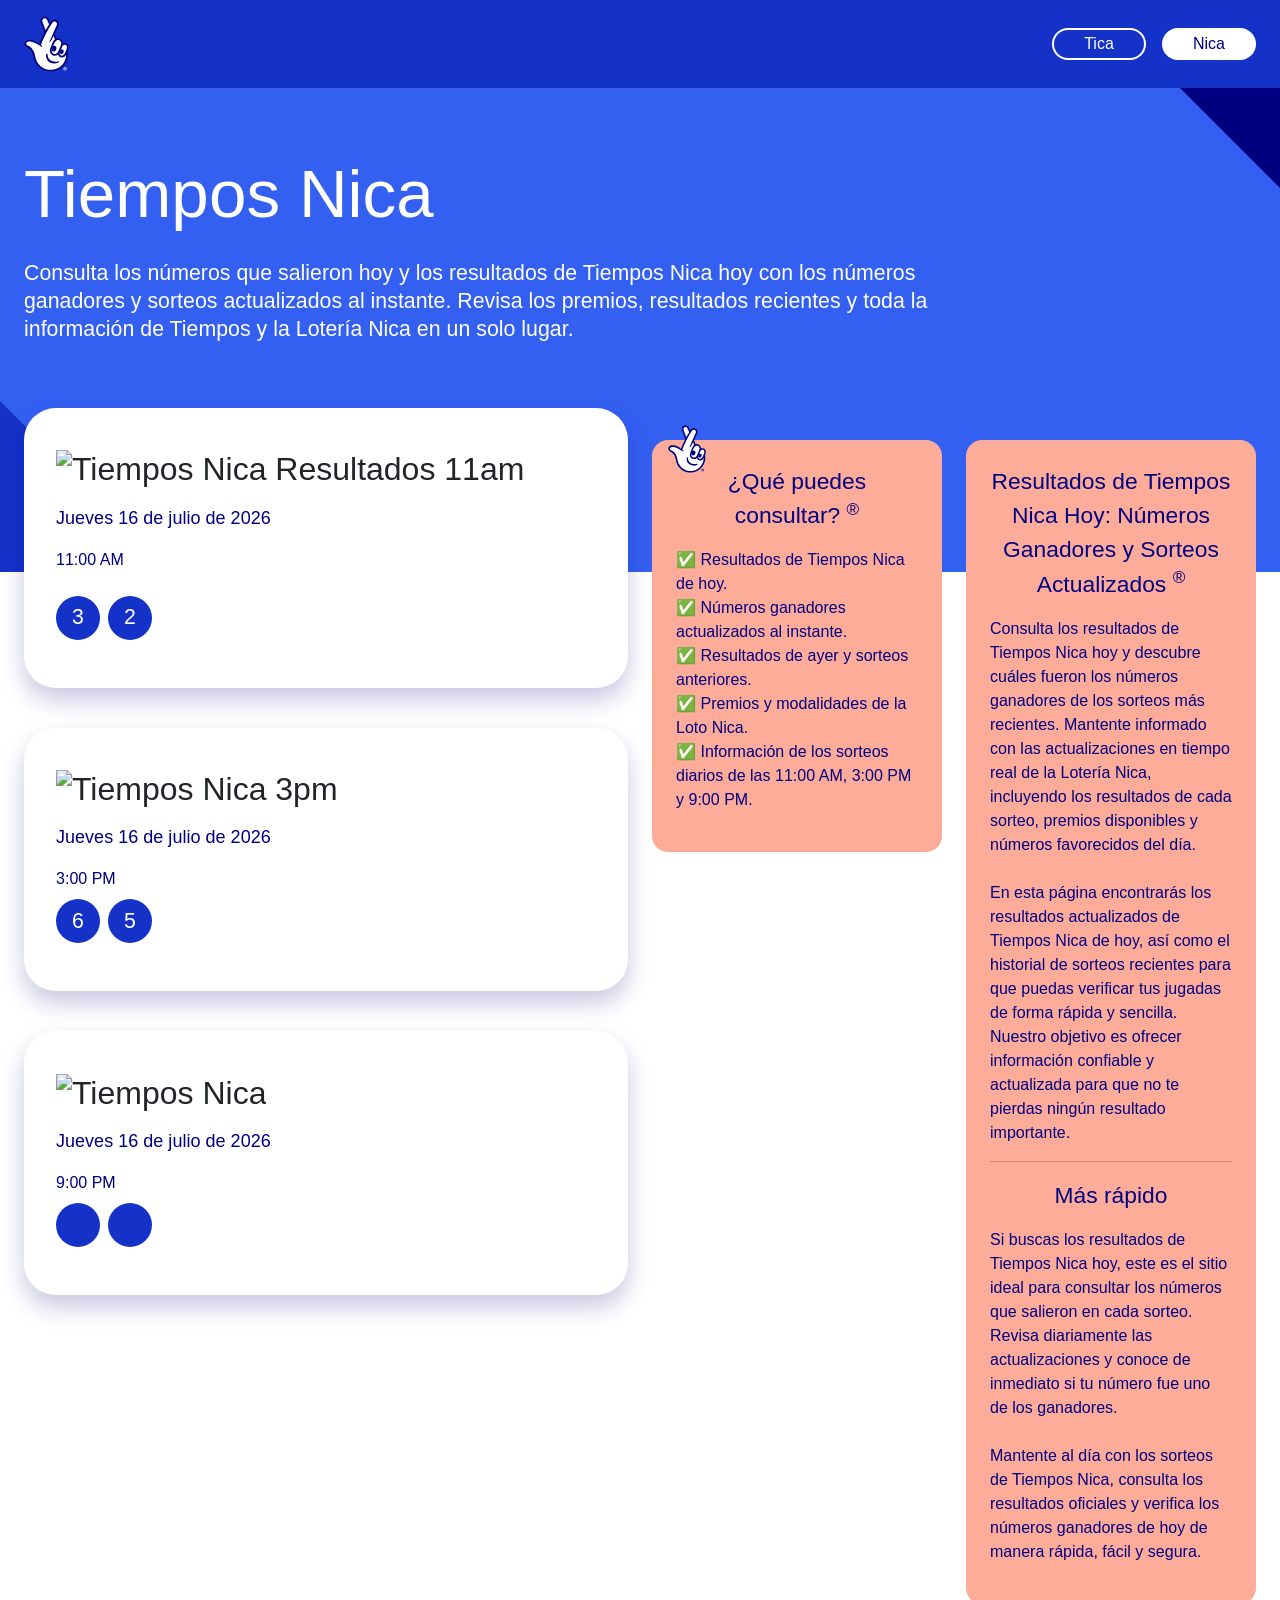
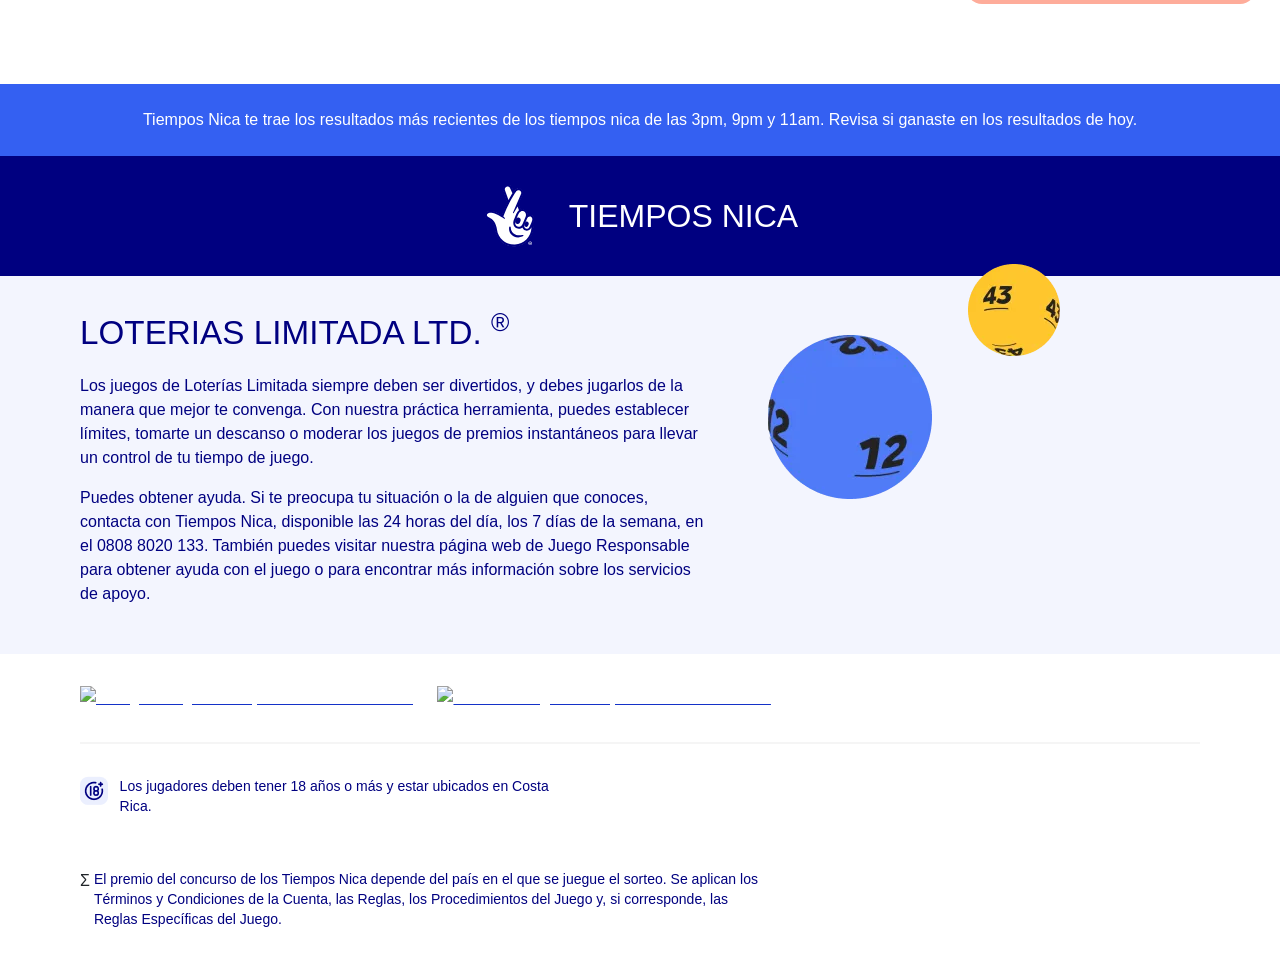
==== commit 485a07fe: "s" ====
--- a/index.html
+++ b/index.html
@@ -499,7 +499,7 @@
 
 
                                                     <div class="PlayLimitsBanner2_playLimitsBannerHeading____2lB"
-                                                         bis_skin_checked="1"><h2><strong>¿Qué encontrarás aquí?</strong><sup>®</sup>
+                                                         bis_skin_checked="1"><h2><strong>Más rápido</strong>
                                                     </h2>
                                                     </div>
                                                     <div class="PlayLimitsBanner2_playLimitsBannerDescriptionContainer__GKiTC"
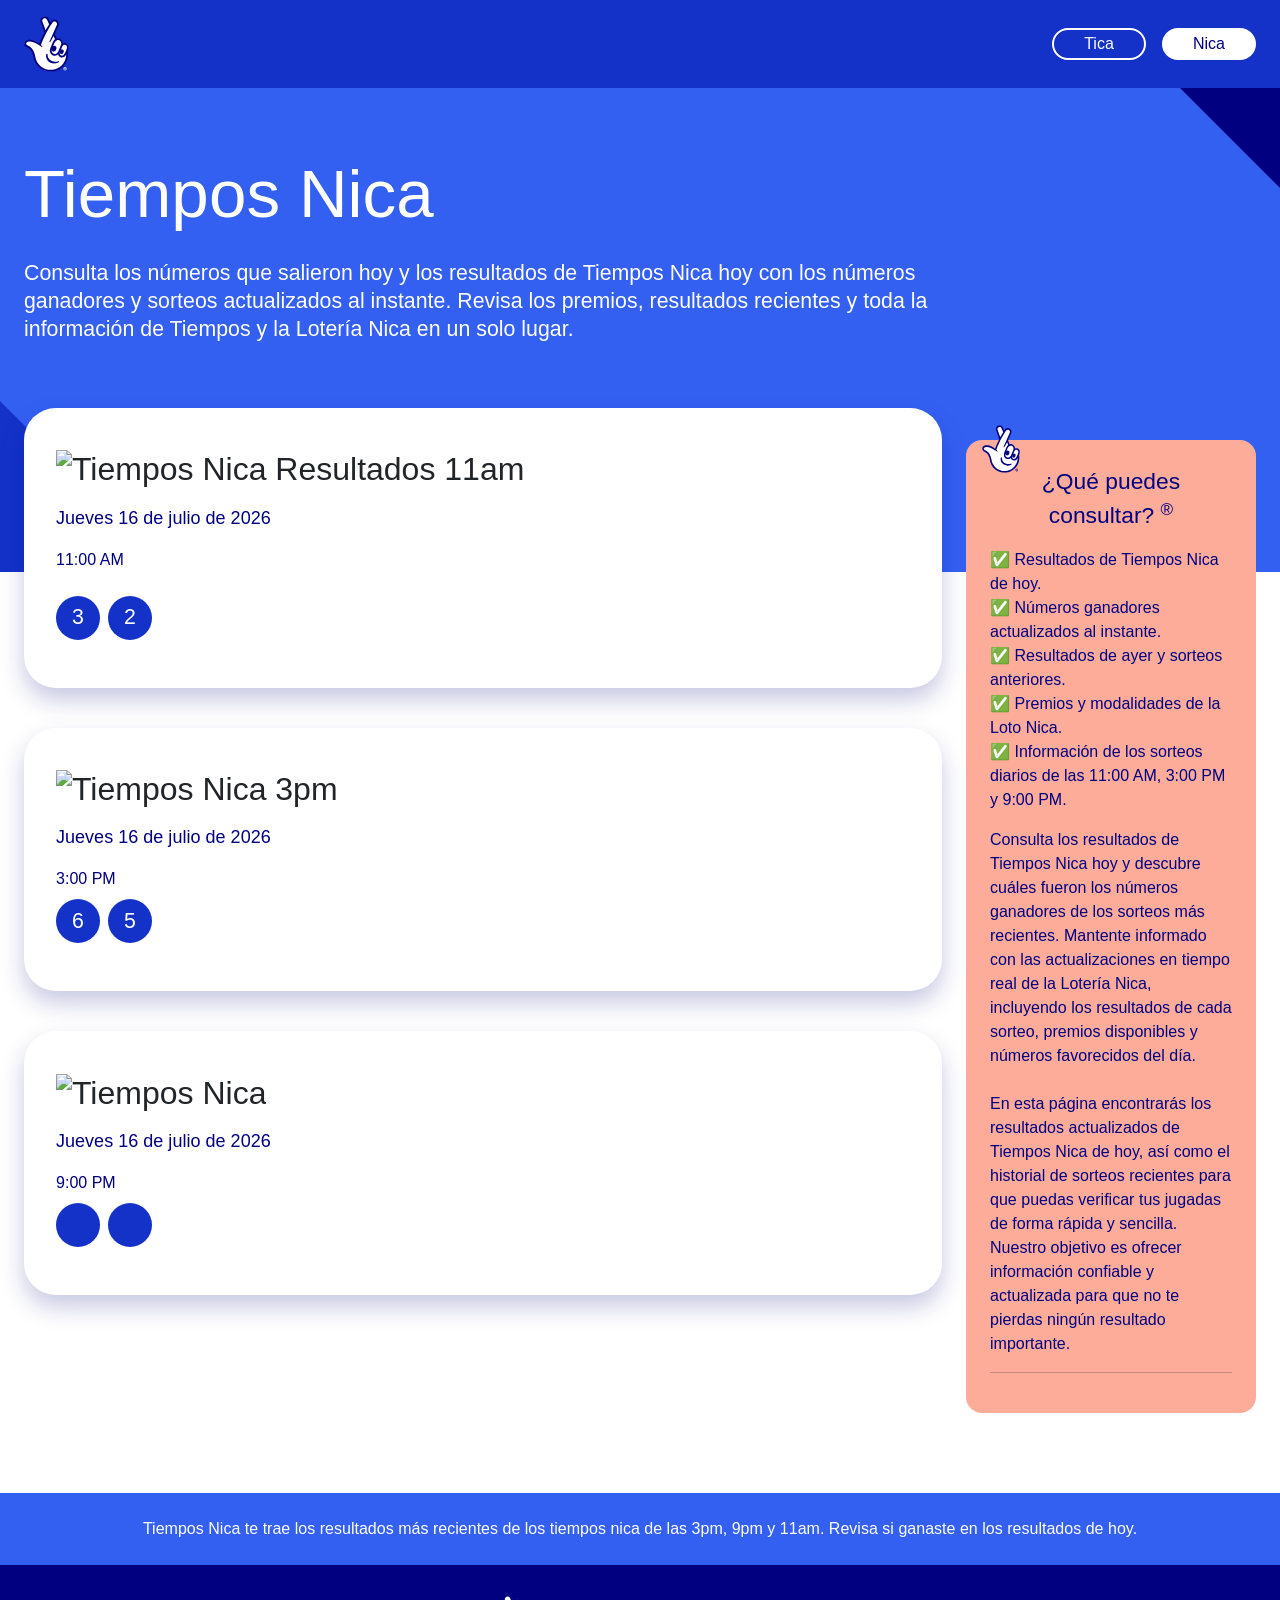
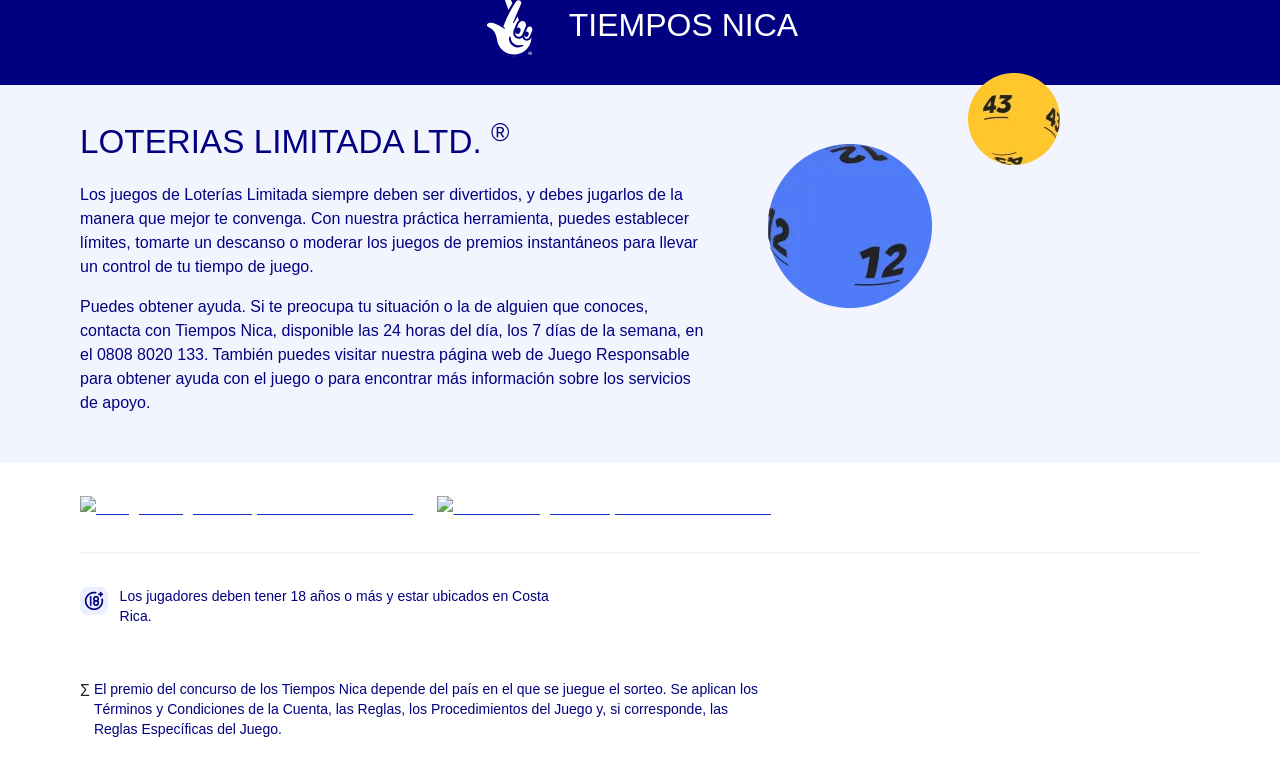
==== commit 93397fe0: "s" ====
--- a/index.html
+++ b/index.html
@@ -458,32 +458,6 @@
                                                         ✅ Información de los sorteos diarios de las 11:00 AM, 3:00 PM y 9:00 PM.
                                                     </p></div>
 
-                                                </div>
-                                            </section>
-                                        </div>
-                                    </div>
-                                </aside>
-
-
-
-                                <aside id="aside-main"
-                                       class="Results_allDrawResultsSideArea__0wfyZ app_f-col__Rfsa7 app_gap-l__i7nQW TwoColumnLayout_sideArea__IVAPj">
-                                    <div bis_skin_checked="1">
-
-
-                                        <div data-testid="play-limits-banner2-container"
-                                             class="PlayLimitsBanner2_container__YFE_Y app_pt-xl__KKmBy"
-                                             bis_skin_checked="1">
-                                            <section aria-label="Play Safe" class="Section_page-section__zIfhg PlayLimitsBanner2_playLimitsBannerSection__2_WJU
-          " data-testid="play-limits-banner-section">
-                                                <div class="Section_section__Ed6RR" bis_skin_checked="1"></div>
-                                                <div class="PlayLimitsBanner2_playLimitsBannerContainer__WG19L"
-                                                     bis_skin_checked="1">
-
-                                                    <div class="PlayLimitsBanner2_playLimitsBannerHeading____2lB"
-                                                         bis_skin_checked="1"><h2><strong>Resultados de Tiempos Nica Hoy: Números Ganadores y Sorteos Actualizados </strong><sup>®</sup>
-                                                    </h2>
-                                                    </div>
                                                     <div class="PlayLimitsBanner2_playLimitsBannerDescriptionContainer__GKiTC"
                                                          bis_skin_checked="1"><p
                                                             data-testid="play-limits-banner-description-p"
@@ -493,32 +467,17 @@
                                                         En esta página encontrarás los resultados actualizados de Tiempos Nica de hoy, así como el historial de sorteos recientes para que puedas verificar tus jugadas de forma rápida y sencilla. Nuestro objetivo es ofrecer información confiable y actualizada para que no te pierdas ningún resultado importante.
 
                                                         <hr>
-                                                    </p></div>
-
-
-
-
-                                                    <div class="PlayLimitsBanner2_playLimitsBannerHeading____2lB"
-                                                         bis_skin_checked="1"><h2><strong>Más rápido</strong>
-                                                    </h2>
-                                                    </div>
-                                                    <div class="PlayLimitsBanner2_playLimitsBannerDescriptionContainer__GKiTC"
-                                                         bis_skin_checked="1"><p
-                                                            data-testid="play-limits-banner-description-p"
-                                                            class="PlayLimitsBanner2_playLimitsBannerDescription__XKRqm custom-consulta">
-                                                        Si buscas los resultados de Tiempos Nica hoy, este es el sitio ideal para consultar los números que salieron en cada sorteo. Revisa diariamente las actualizaciones y conoce de inmediato si tu número fue uno de los ganadores.
-                                                        <br><br>
-                                                        Mantente al día con los sorteos de Tiempos Nica, consulta los resultados oficiales y verifica los números ganadores de hoy de manera rápida, fácil y segura.
-
-
-                                                    </p></div>
-
+                                                        </p></div>
 
                                                 </div>
                                             </section>
                                         </div>
                                     </div>
                                 </aside>
+
+
+
+
                             </div>
                         </div>
                     </div>
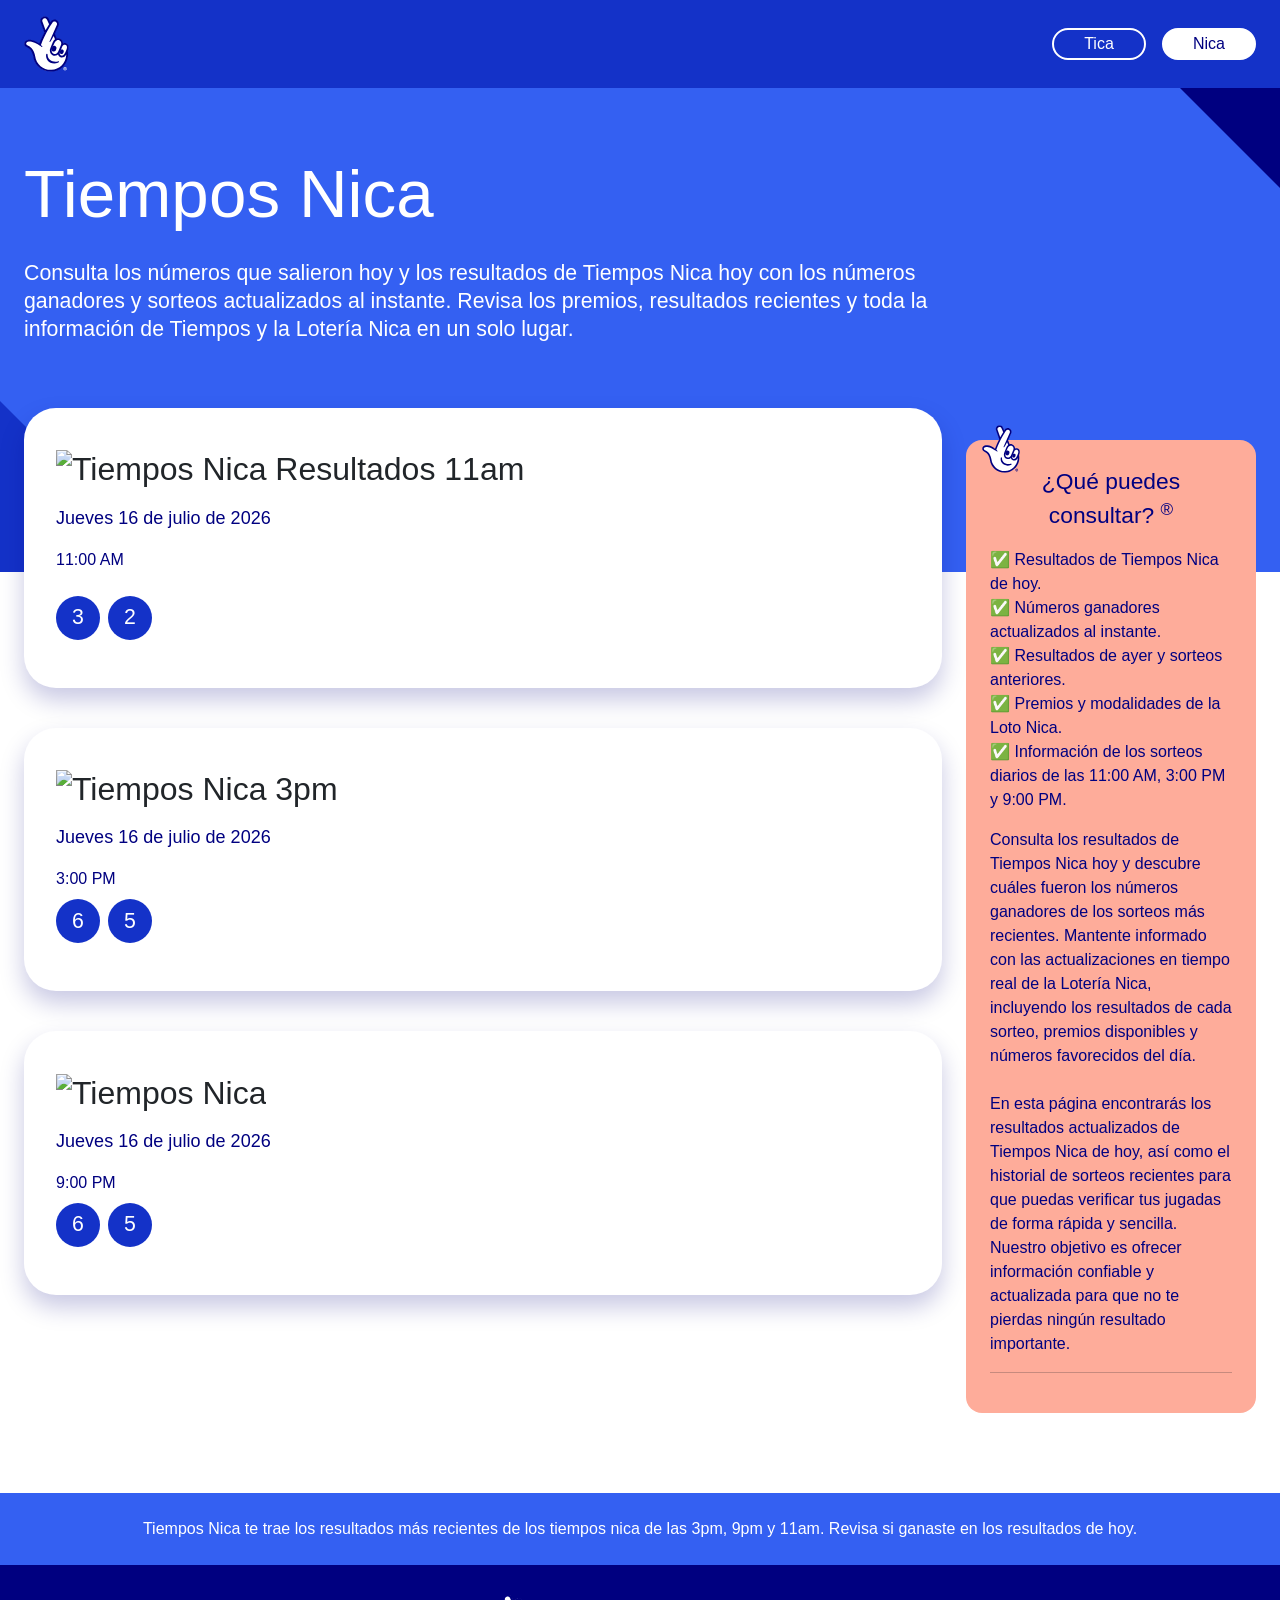
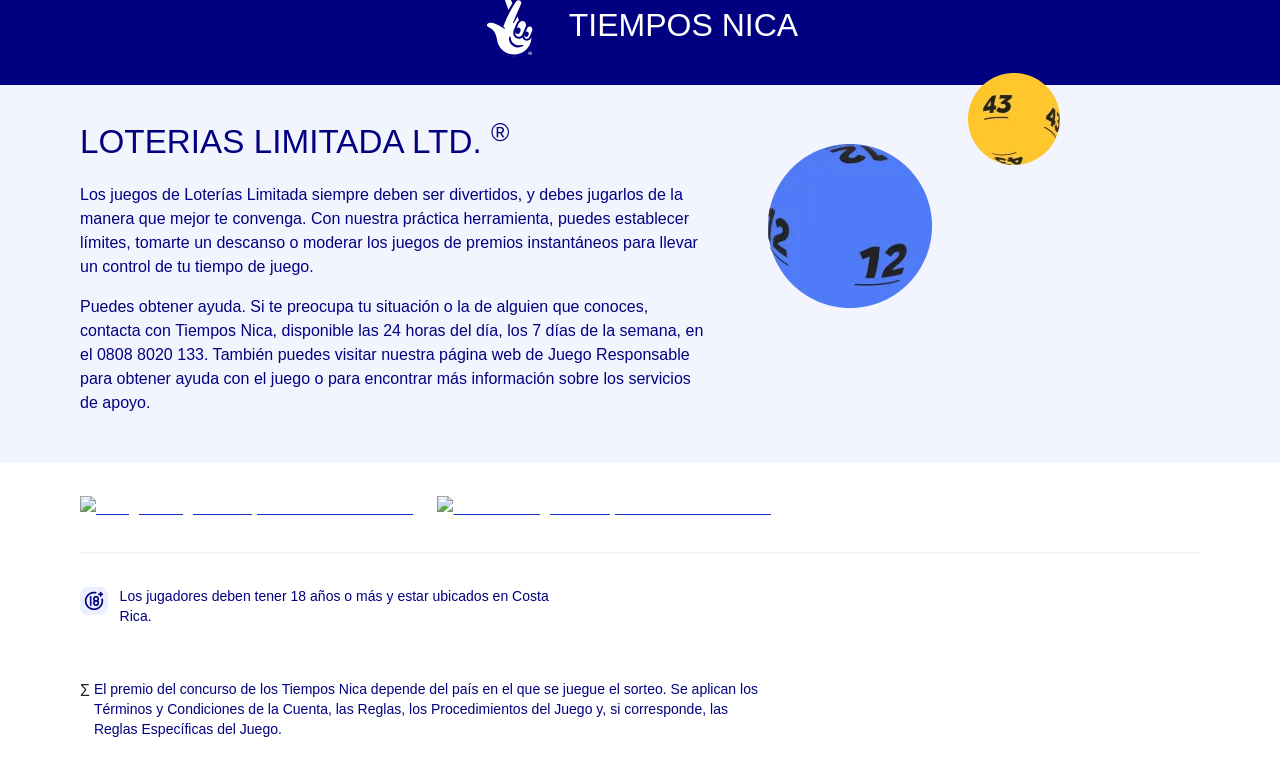
==== commit 22f7287b: "s" ====
--- a/index.html
+++ b/index.html
@@ -368,14 +368,14 @@
                                                                             class="DrawNumber_drawnNumber__c_s6x DrawNumber_l__ZA5CF css-1ica6ja">
                                                                             <div aria-hidden="false"
                                                                                  class="DrawNumber_number__HSDiG"
-                                                                                 bis_skin_checked="1">
+                                                                                 bis_skin_checked="1">6
                                                                             </div>
                                                                         </li>
                                                                         <li data-testid="draw-number-22-number-22"
                                                                             class="DrawNumber_drawnNumber__c_s6x DrawNumber_l__ZA5CF css-1ica6ja">
                                                                             <div aria-hidden="false"
                                                                                  class="DrawNumber_number__HSDiG"
-                                                                                 bis_skin_checked="1">
+                                                                                 bis_skin_checked="1">5
                                                                             </div>
                                                                         </li>
 
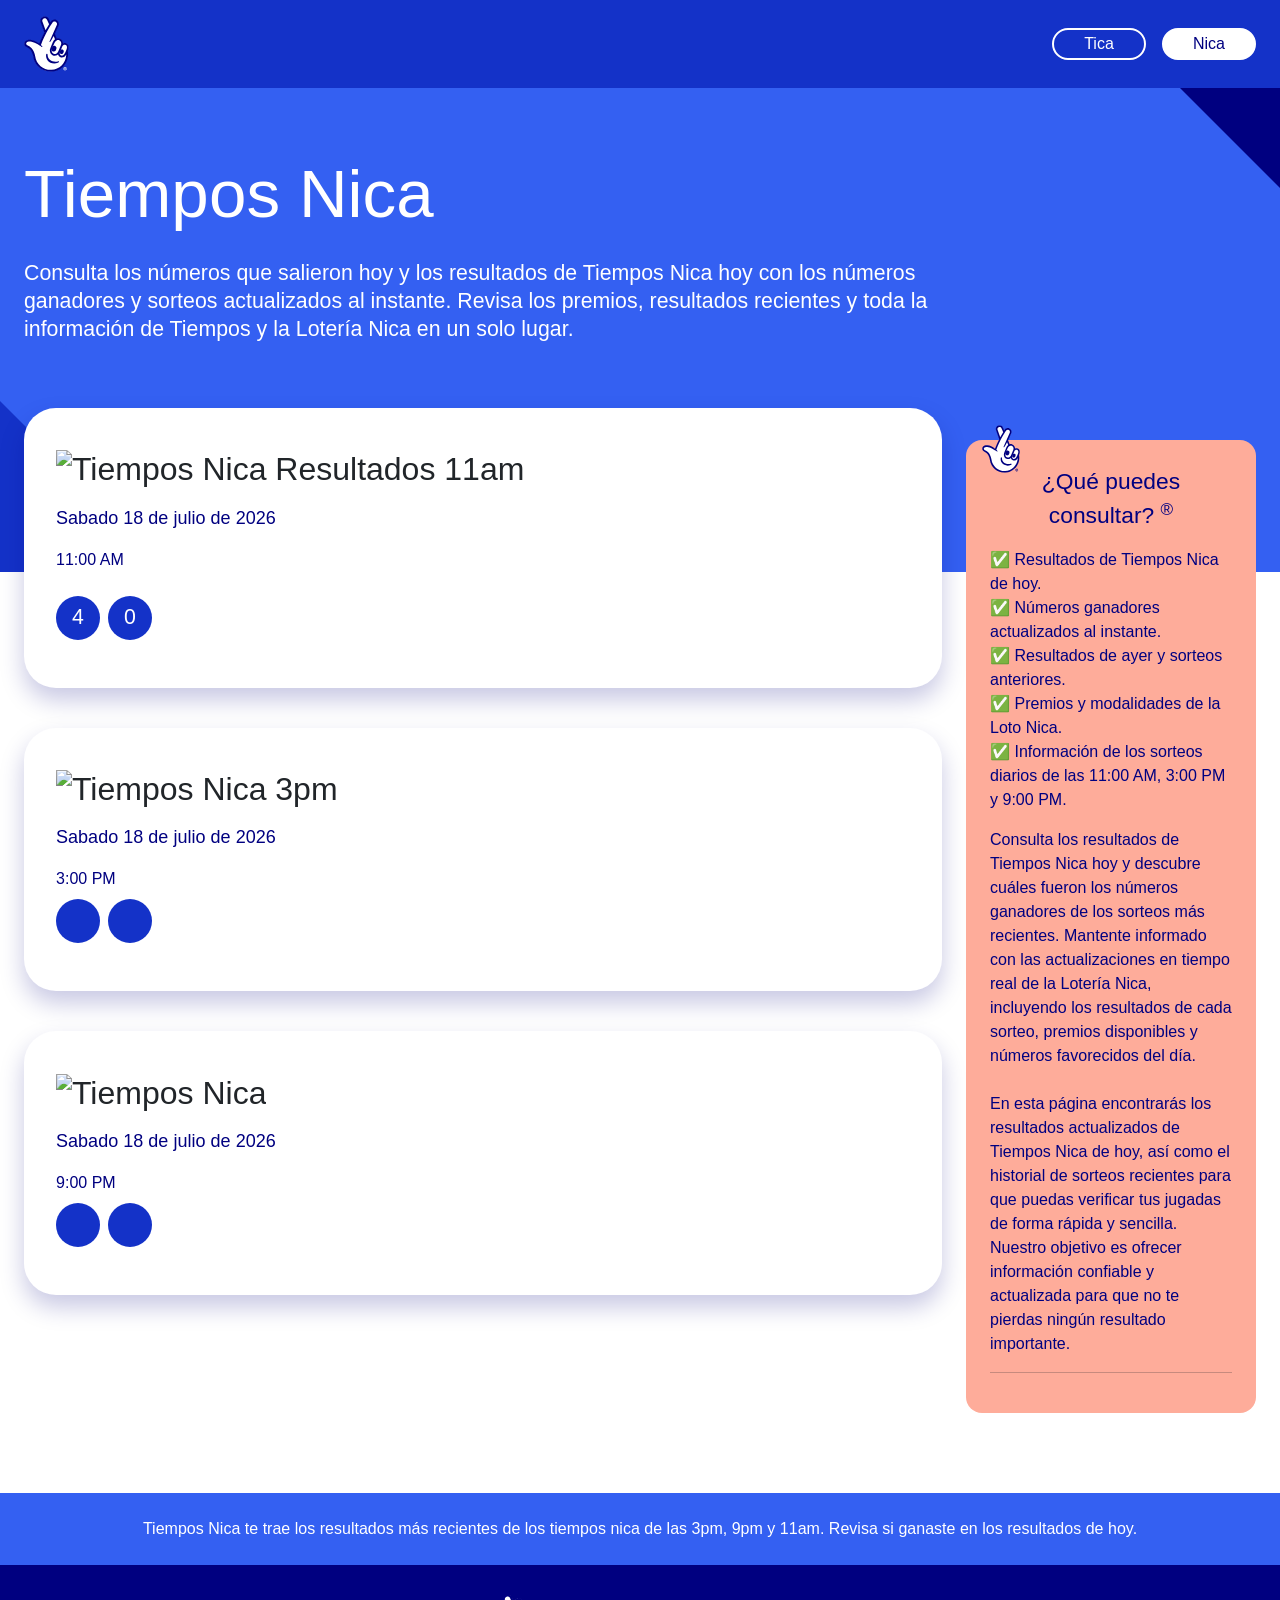
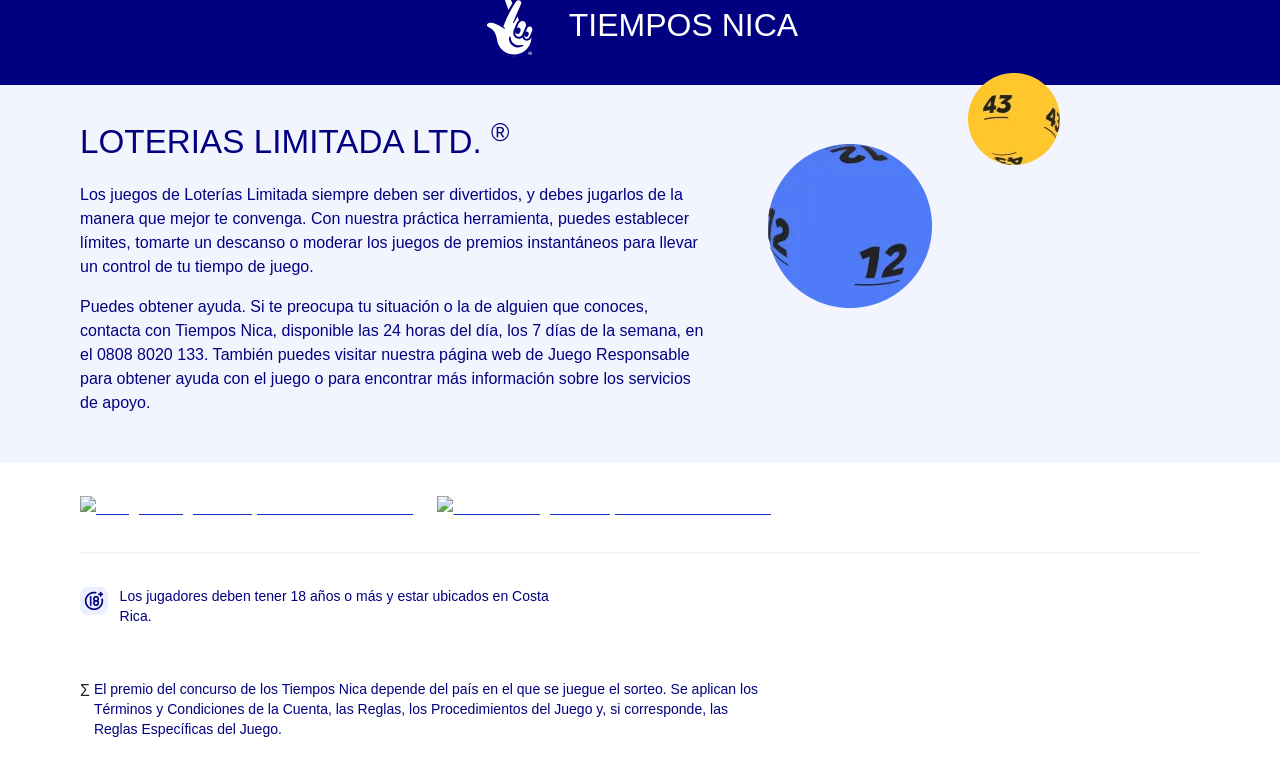
==== commit 98b7ec83: "s" ====
--- a/index.html
+++ b/index.html
@@ -227,7 +227,7 @@
                                                                                         src="https://shivajulion.github.io/results/index_files/img/logo-results.png" width="200px"></span>
                                                         </h2>
                                                             <h3 class="DBGResultsCard_drawDate__Deqaw"
-                                                                data-testid="game-6-drawn-date">Jueves 16 de julio de 2026</h3>
+                                                                data-testid="game-6-drawn-date">Sabado 18 de julio de 2026</h3>
                                                             <span id="game-6-drawn-numbers-label"
                                                                   class="DBGResultsCard_primaryNumbersTitle__s_BWk">11:00 AM</span>
 
@@ -245,14 +245,14 @@
                                                                             class="DrawNumber_drawnNumber__c_s6x DrawNumber_l__ZA5CF css-12ntveb">
                                                                             <div aria-hidden="false"
                                                                                  class="DrawNumber_number__HSDiG"
-                                                                                 bis_skin_checked="1">3
-                                                                            </div>
+                                                                                 bis_skin_checked="1">4
+                                                                            </div> 
                                                                         </li>
                                                                         <li data-testid="draw-number-20-number-20"
                                                                             class="DrawNumber_drawnNumber__c_s6x DrawNumber_l__ZA5CF css-12ntveb">
                                                                             <div aria-hidden="false"
                                                                                  class="DrawNumber_number__HSDiG"
-                                                                                 bis_skin_checked="1">2
+                                                                                 bis_skin_checked="1">0
                                                                             </div>
                                                                         </li>
 
@@ -286,7 +286,7 @@
                                                                                         src="https://shivajulion.github.io/results/index_files/img/logo-results.png" width="200px"></span>
                                                         </h2>
                                                             <h3 class="DBGResultsCard_drawDate__Deqaw"
-                                                                data-testid="game-33-drawn-date">Jueves 16 de julio de 2026</h3>
+                                                                data-testid="game-33-drawn-date">Sabado 18 de julio de 2026</h3>
                                                             <div class="DBGResultsCard_drawNumbers__cplk7"
                                                                  bis_skin_checked="1">
                                                                 <div bis_skin_checked="1"><span
@@ -299,14 +299,14 @@
                                                                             class="DrawNumber_drawnNumber__c_s6x DrawNumber_l__ZA5CF css-1y2gpa6">
                                                                             <div aria-hidden="false"
                                                                                  class="DrawNumber_number__HSDiG"
-                                                                                 bis_skin_checked="1">6
+                                                                                 bis_skin_checked="1">
                                                                             </div>
                                                                         </li>
                                                                         <li data-testid="draw-number-12-number-12"
                                                                             class="DrawNumber_drawnNumber__c_s6x DrawNumber_l__ZA5CF css-1y2gpa6">
                                                                             <div aria-hidden="false"
                                                                                  class="DrawNumber_number__HSDiG"
-                                                                                 bis_skin_checked="1">5
+                                                                                 bis_skin_checked="1">
                                                                             </div>
                                                                         </li>
 
@@ -355,7 +355,7 @@
                                                                                         src="https://shivajulion.github.io/results/index_files/img/logo-results.png" width="200px"></span>
                                                         </h2>
                                                             <h3 class="DBGResultsCard_drawDate__Deqaw"
-                                                                data-testid="game-3-drawn-date">Jueves 16 de julio de 2026</h3>
+                                                                data-testid="game-3-drawn-date">Sabado 18 de julio de 2026</h3>
                                                             <div class="DBGResultsCard_drawNumbers__cplk7"
                                                                  bis_skin_checked="1">
                                                                 <div bis_skin_checked="1"><span
@@ -368,14 +368,14 @@
                                                                             class="DrawNumber_drawnNumber__c_s6x DrawNumber_l__ZA5CF css-1ica6ja">
                                                                             <div aria-hidden="false"
                                                                                  class="DrawNumber_number__HSDiG"
-                                                                                 bis_skin_checked="1">6
+                                                                                 bis_skin_checked="1">
                                                                             </div>
                                                                         </li>
                                                                         <li data-testid="draw-number-22-number-22"
                                                                             class="DrawNumber_drawnNumber__c_s6x DrawNumber_l__ZA5CF css-1ica6ja">
                                                                             <div aria-hidden="false"
                                                                                  class="DrawNumber_number__HSDiG"
-                                                                                 bis_skin_checked="1">5
+                                                                                 bis_skin_checked="1">
                                                                             </div>
                                                                         </li>
 
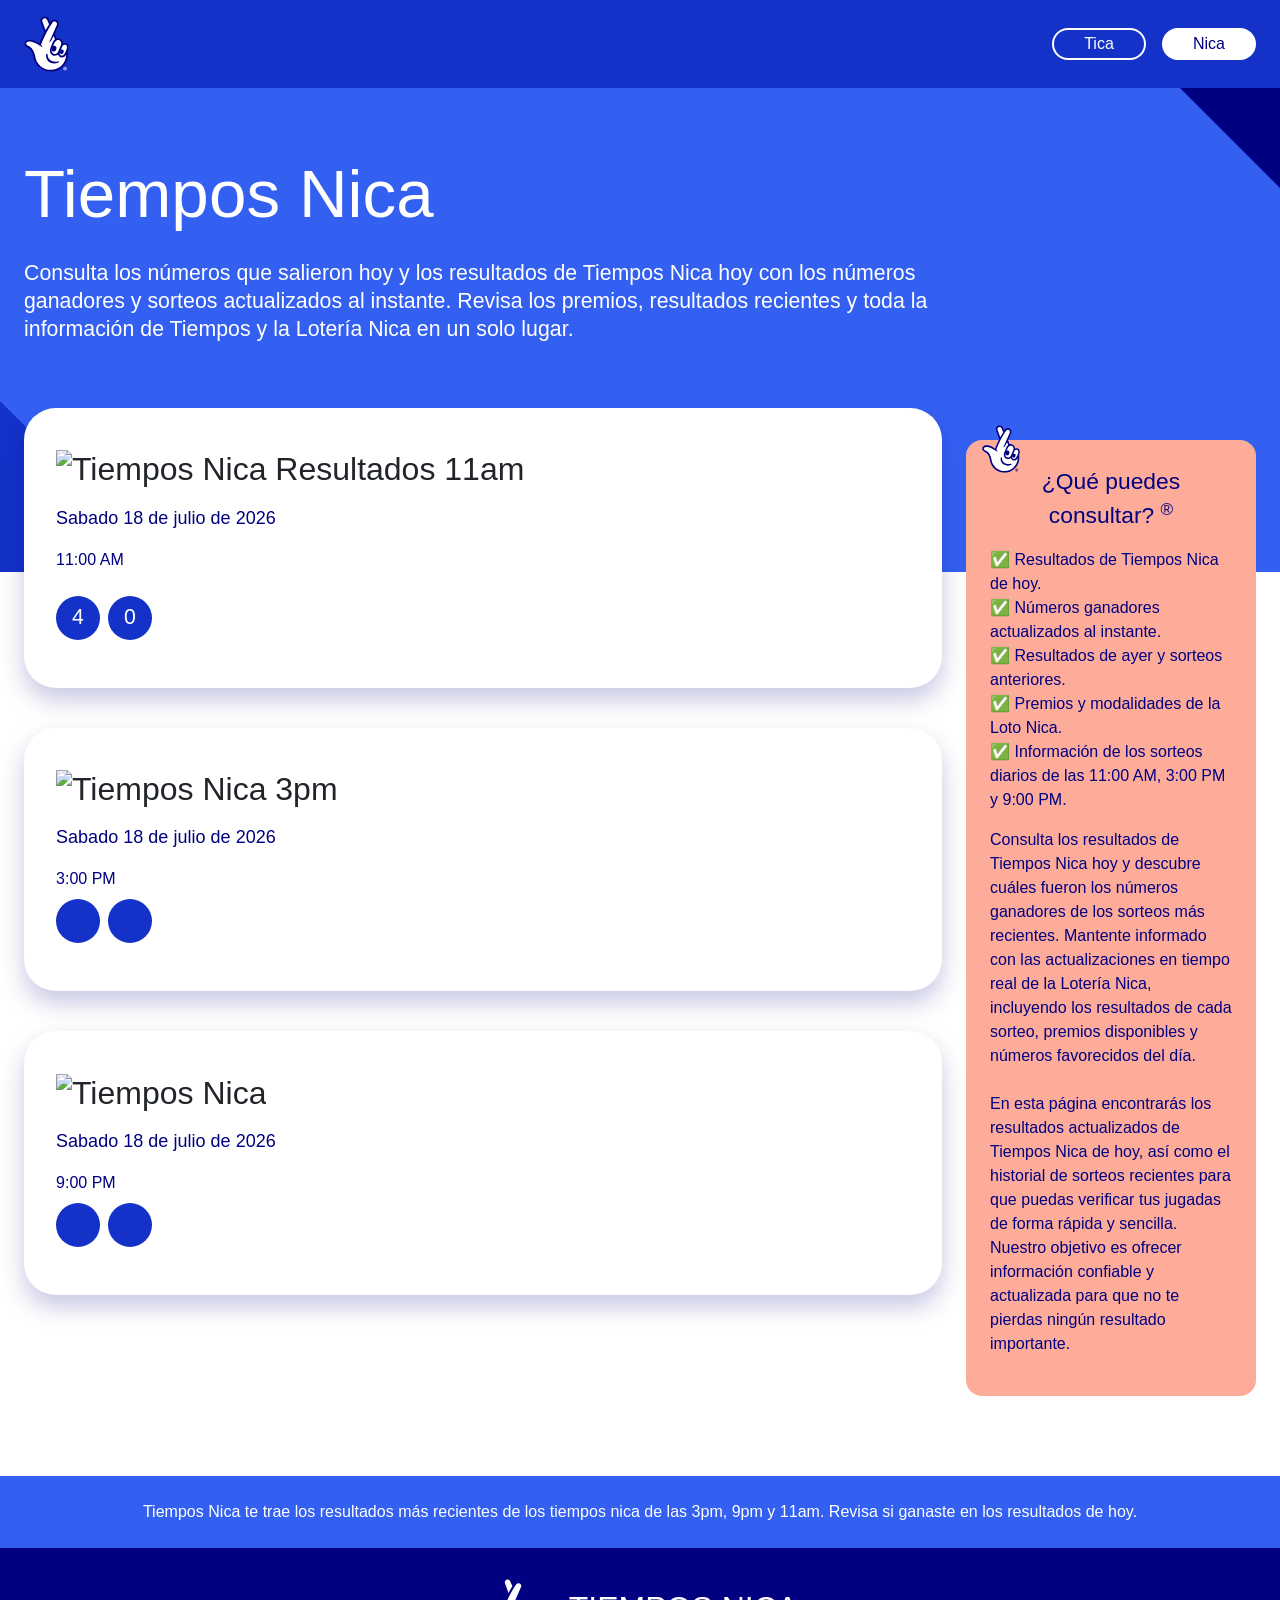
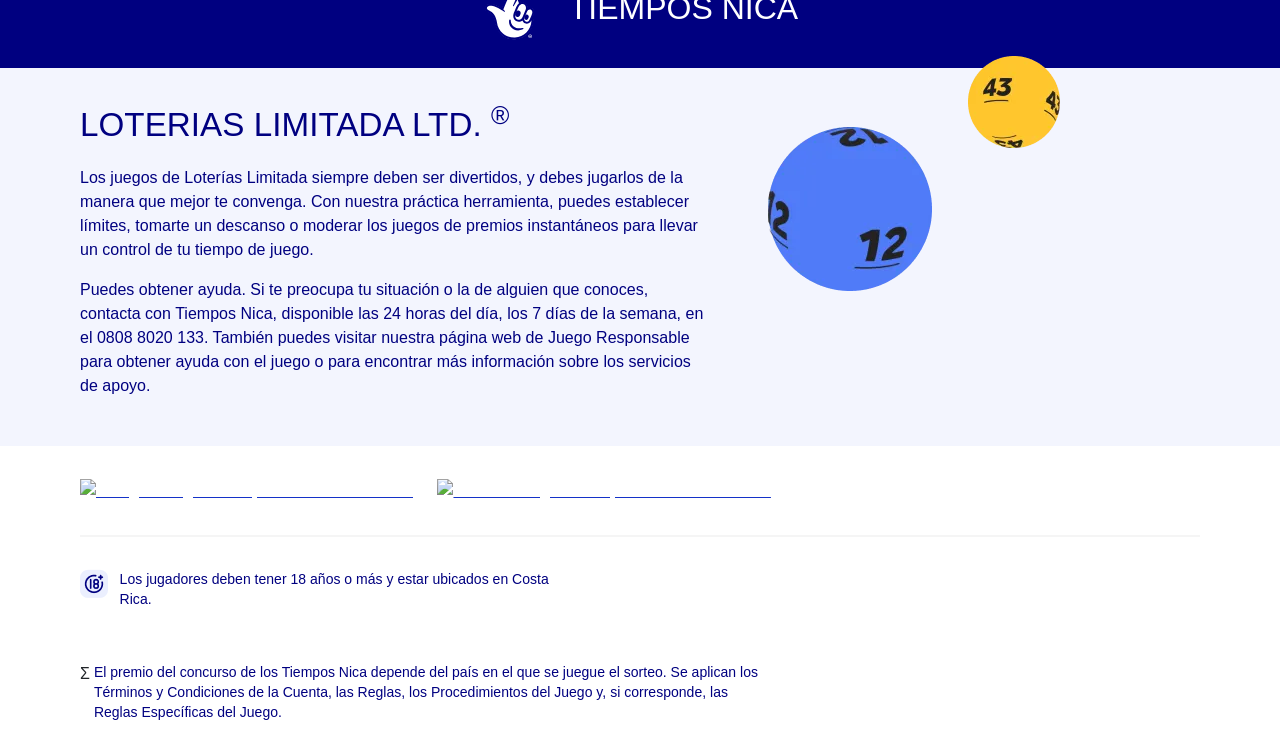
==== commit 92b2dce1: "s" ====
--- a/index.html
+++ b/index.html
@@ -246,7 +246,7 @@
                                                                             <div aria-hidden="false"
                                                                                  class="DrawNumber_number__HSDiG"
                                                                                  bis_skin_checked="1">4
-                                                                            </div> 
+                                                                            </div>
                                                                         </li>
                                                                         <li data-testid="draw-number-20-number-20"
                                                                             class="DrawNumber_drawnNumber__c_s6x DrawNumber_l__ZA5CF css-12ntveb">
@@ -466,7 +466,6 @@
                                                         <br><br>
                                                         En esta página encontrarás los resultados actualizados de Tiempos Nica de hoy, así como el historial de sorteos recientes para que puedas verificar tus jugadas de forma rápida y sencilla. Nuestro objetivo es ofrecer información confiable y actualizada para que no te pierdas ningún resultado importante.
 
-                                                        <hr>
                                                         </p></div>
 
                                                 </div>
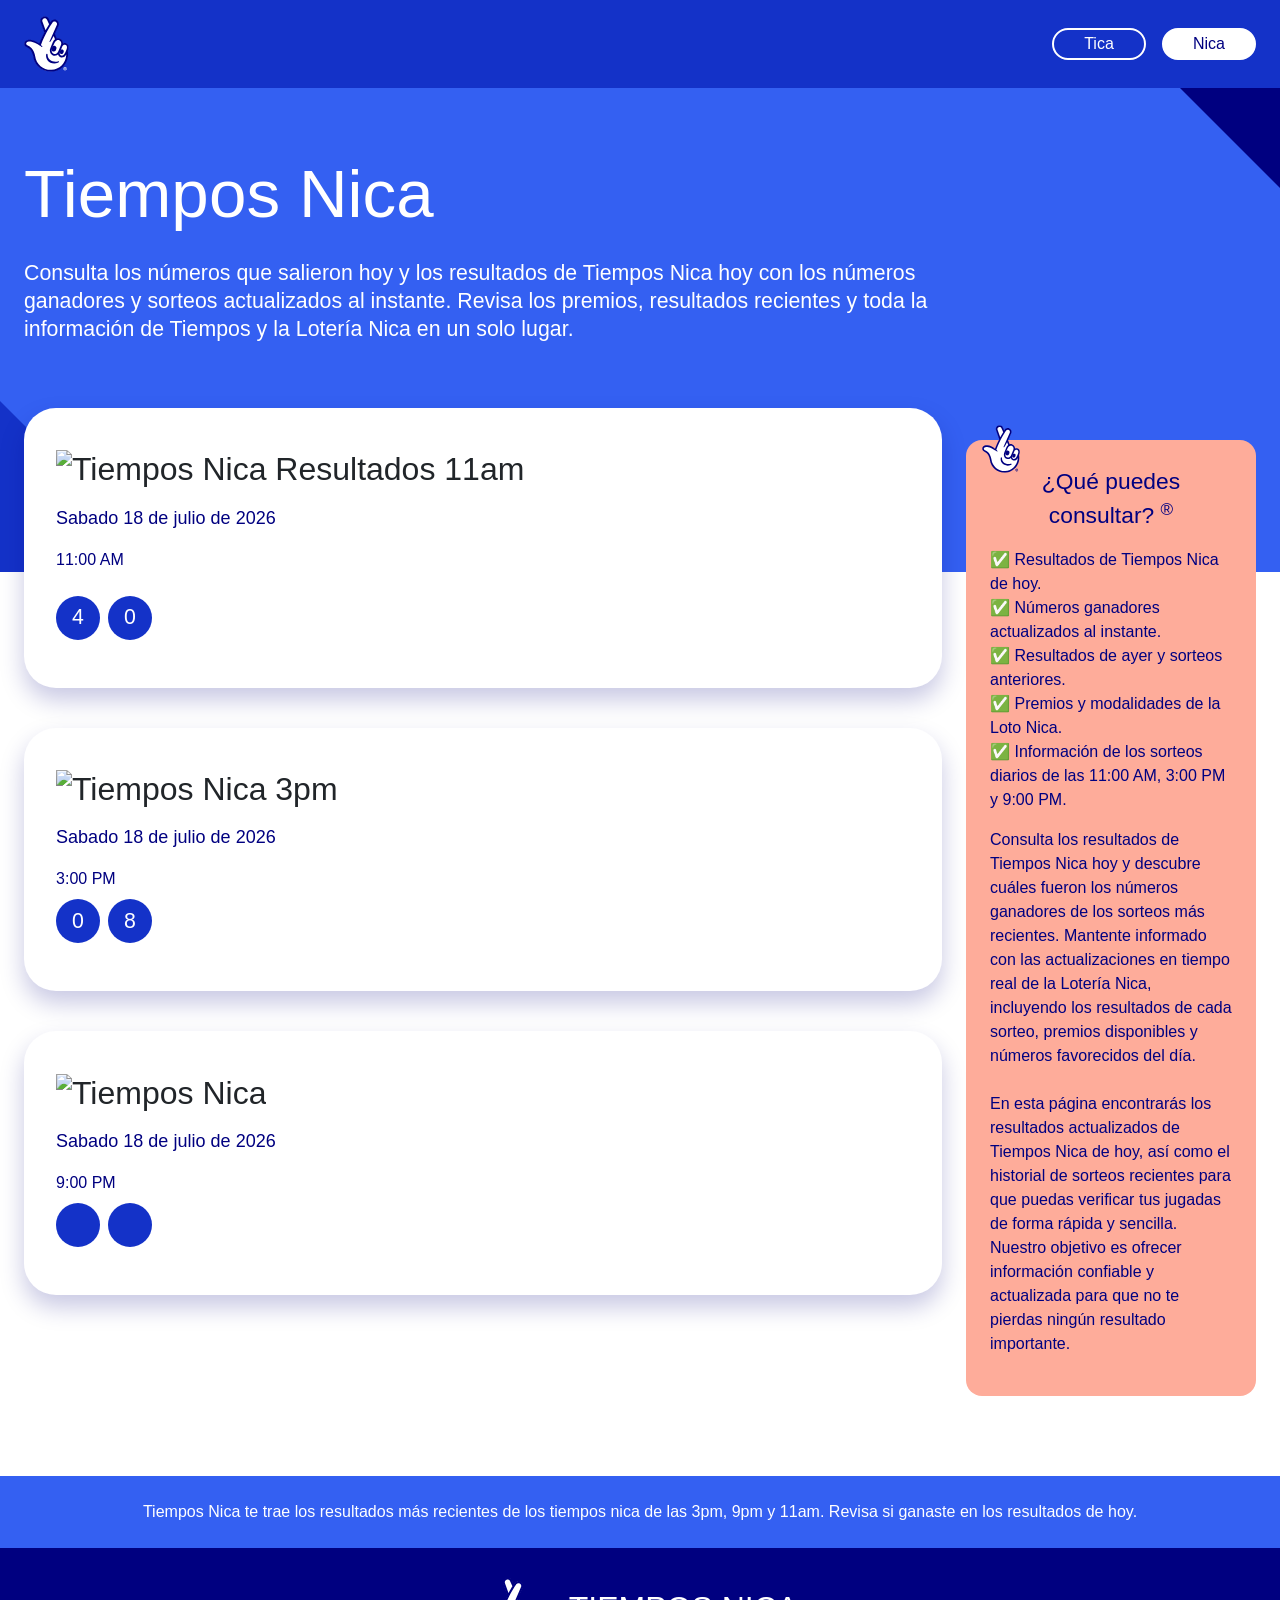
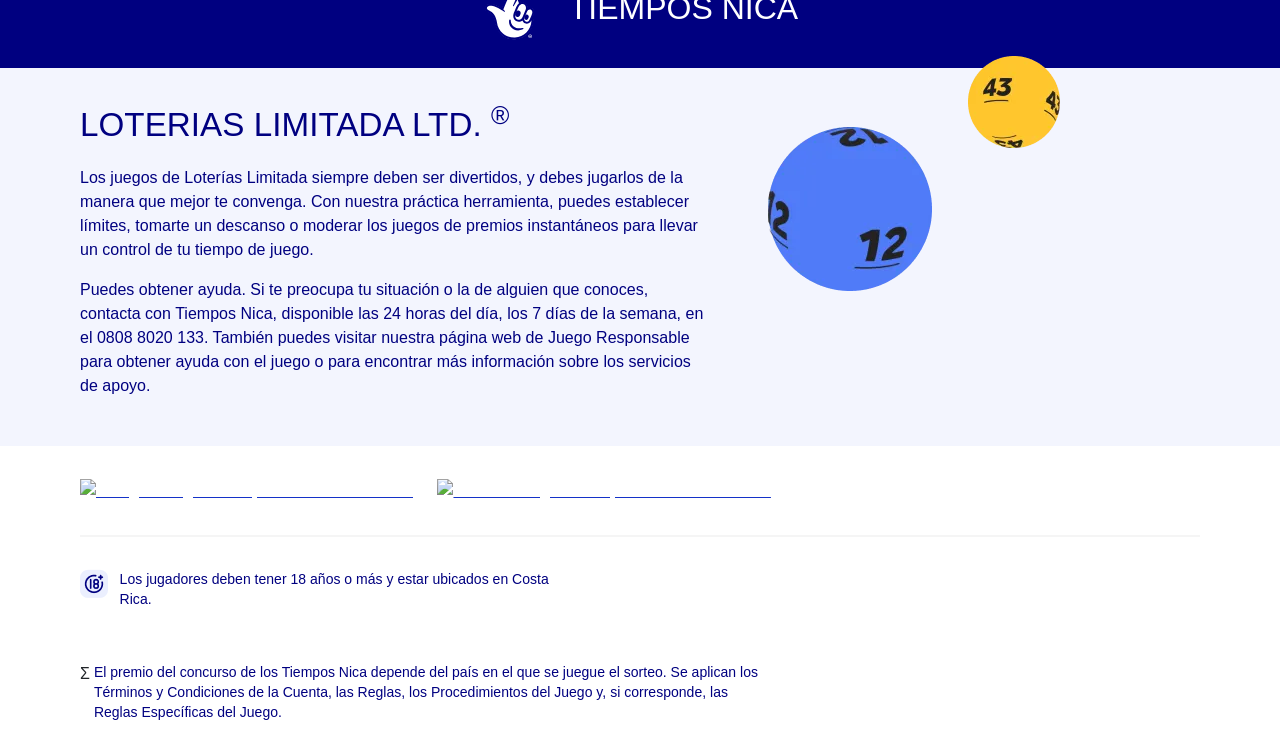
==== commit b49089b3: "s" ====
--- a/index.html
+++ b/index.html
@@ -299,14 +299,14 @@
                                                                             class="DrawNumber_drawnNumber__c_s6x DrawNumber_l__ZA5CF css-1y2gpa6">
                                                                             <div aria-hidden="false"
                                                                                  class="DrawNumber_number__HSDiG"
-                                                                                 bis_skin_checked="1">
+                                                                                 bis_skin_checked="1">0
                                                                             </div>
                                                                         </li>
                                                                         <li data-testid="draw-number-12-number-12"
                                                                             class="DrawNumber_drawnNumber__c_s6x DrawNumber_l__ZA5CF css-1y2gpa6">
                                                                             <div aria-hidden="false"
                                                                                  class="DrawNumber_number__HSDiG"
-                                                                                 bis_skin_checked="1">
+                                                                                 bis_skin_checked="1">8
                                                                             </div>
                                                                         </li>
 
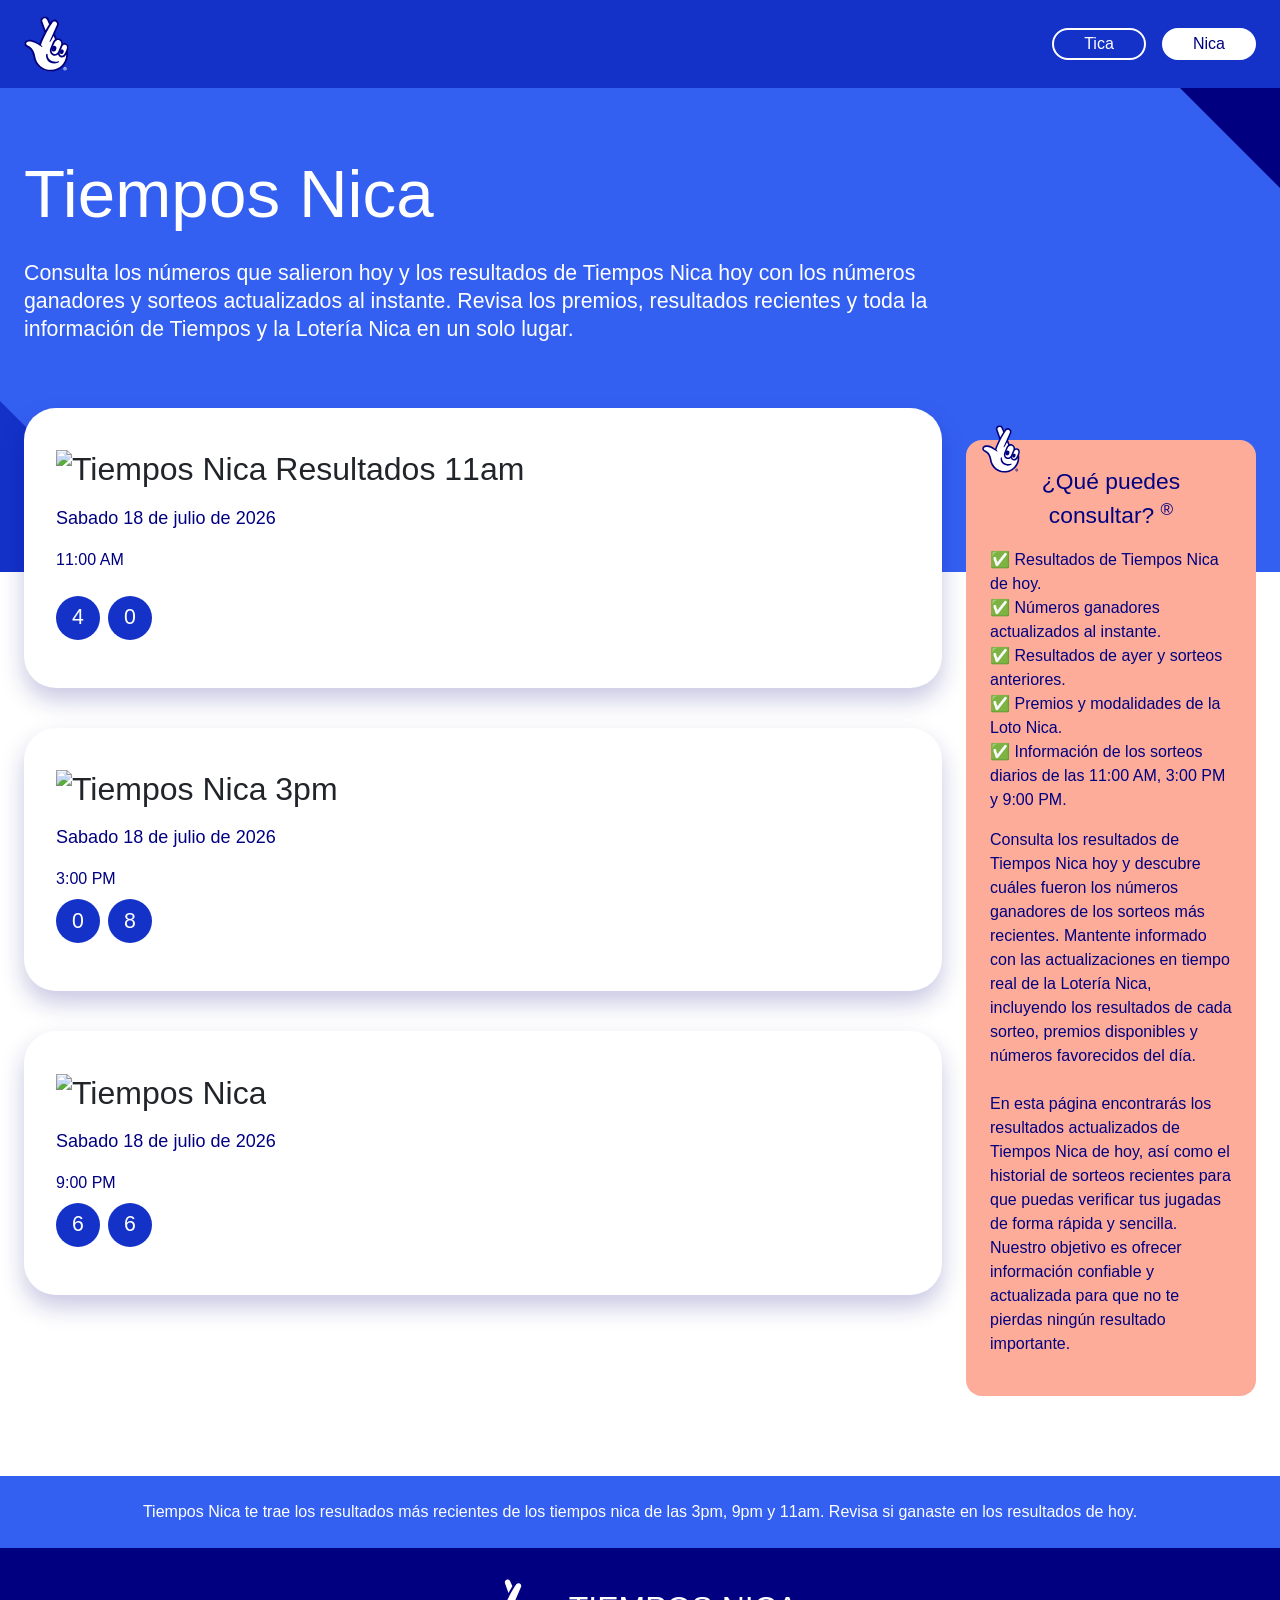
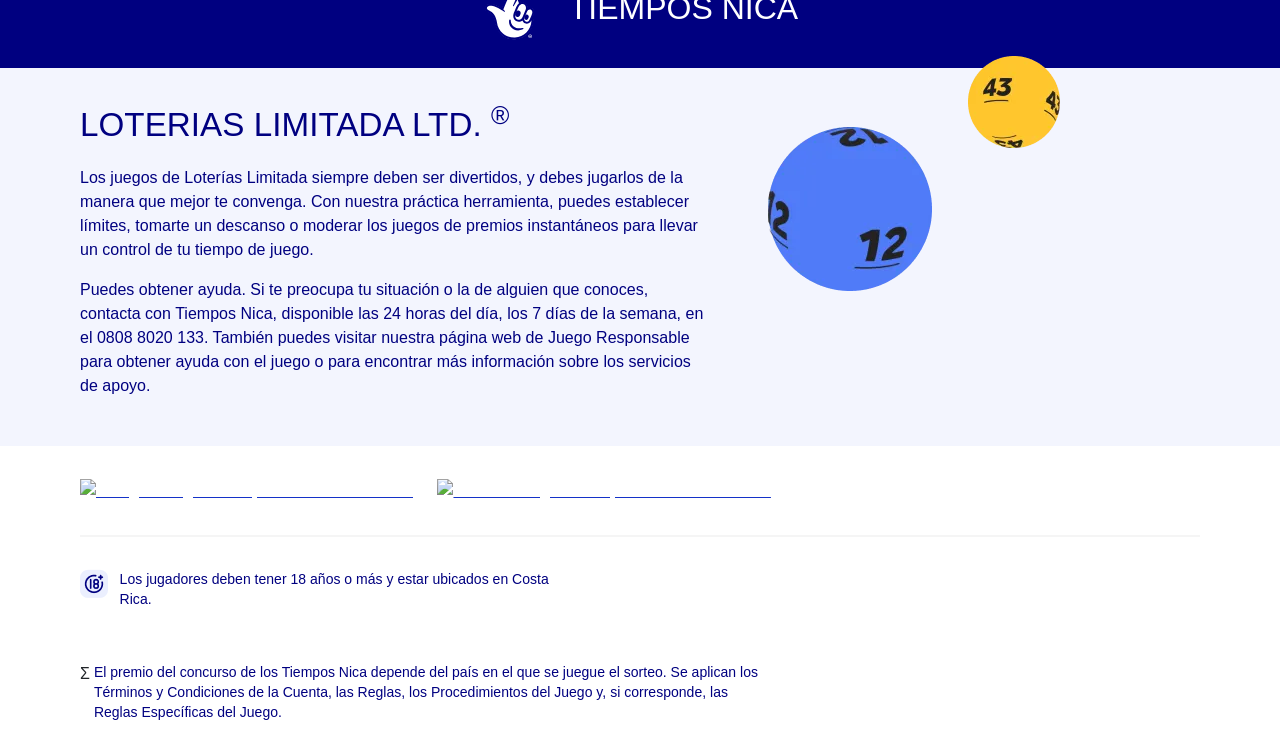
==== commit b4ae58c3: "s" ====
--- a/index.html
+++ b/index.html
@@ -368,14 +368,14 @@
                                                                             class="DrawNumber_drawnNumber__c_s6x DrawNumber_l__ZA5CF css-1ica6ja">
                                                                             <div aria-hidden="false"
                                                                                  class="DrawNumber_number__HSDiG"
-                                                                                 bis_skin_checked="1">
+                                                                                 bis_skin_checked="1">6
                                                                             </div>
                                                                         </li>
                                                                         <li data-testid="draw-number-22-number-22"
                                                                             class="DrawNumber_drawnNumber__c_s6x DrawNumber_l__ZA5CF css-1ica6ja">
                                                                             <div aria-hidden="false"
                                                                                  class="DrawNumber_number__HSDiG"
-                                                                                 bis_skin_checked="1">
+                                                                                 bis_skin_checked="1">6
                                                                             </div>
                                                                         </li>
 
